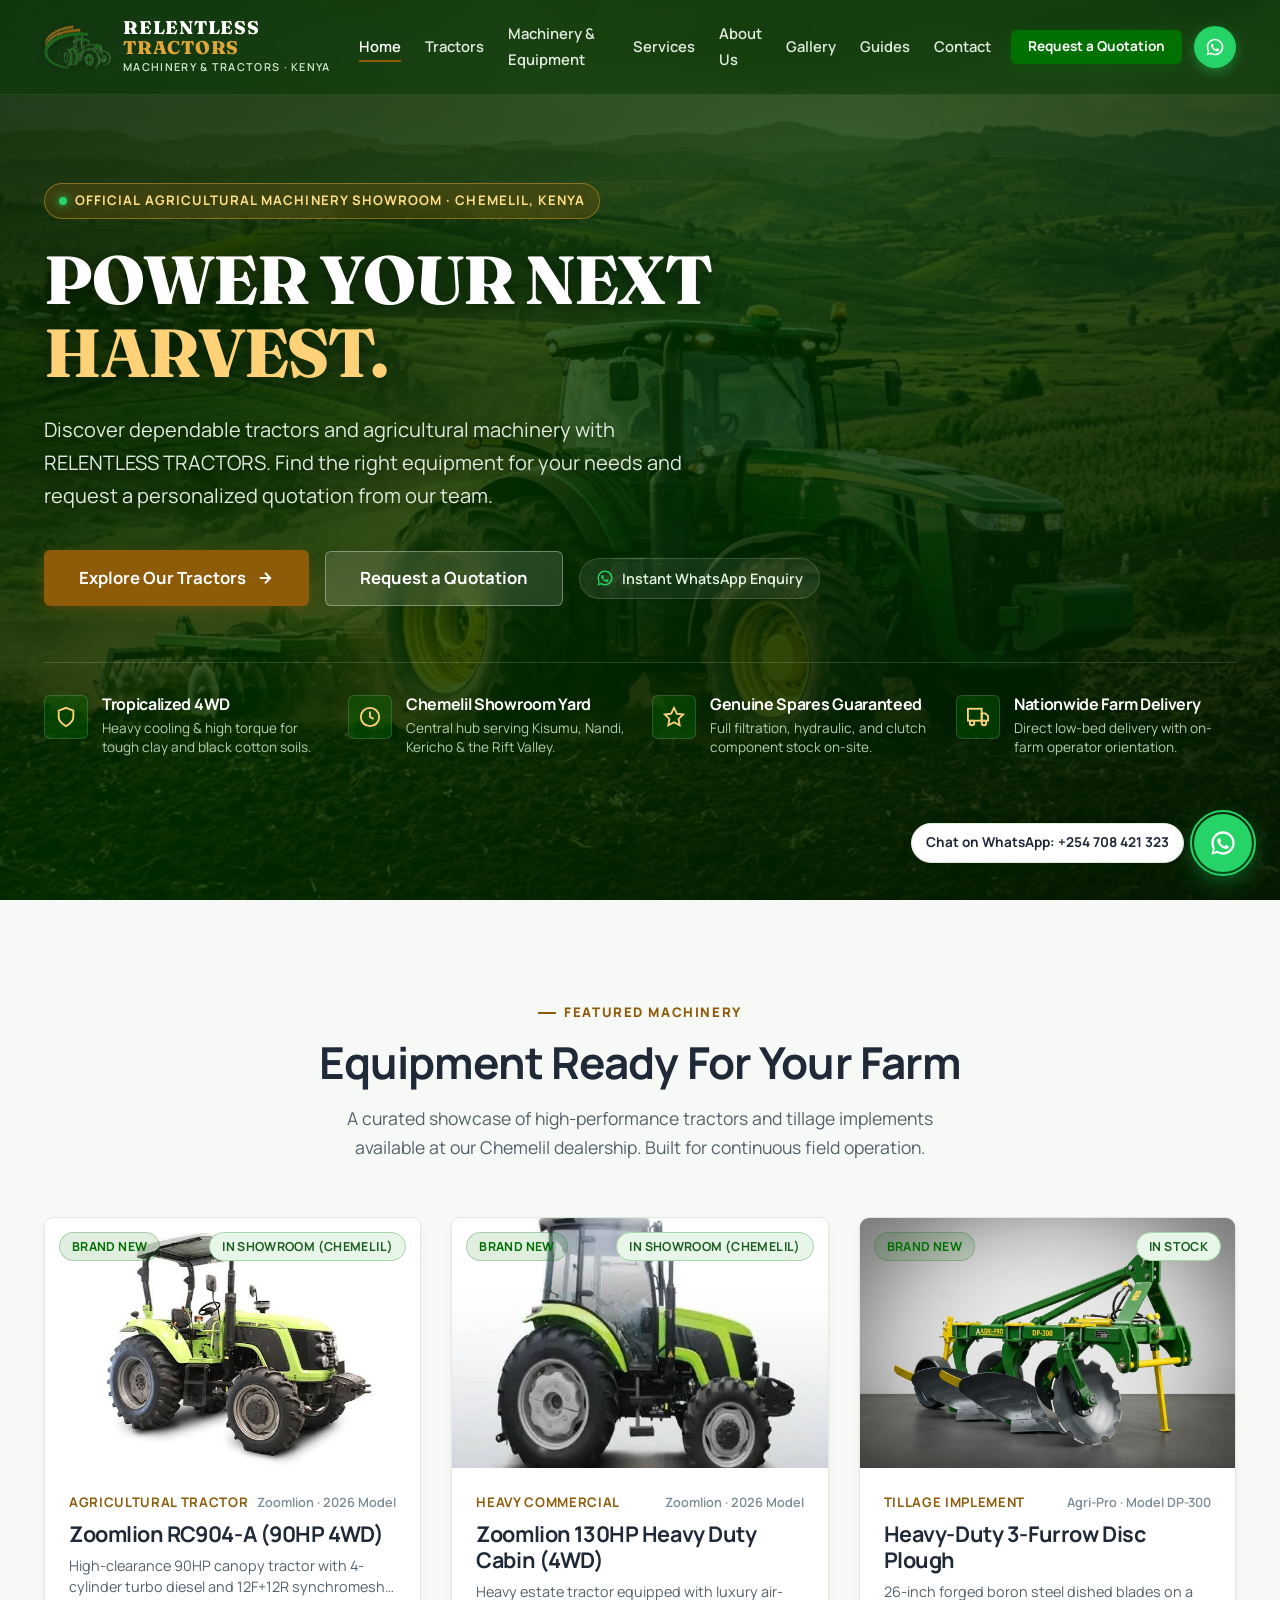
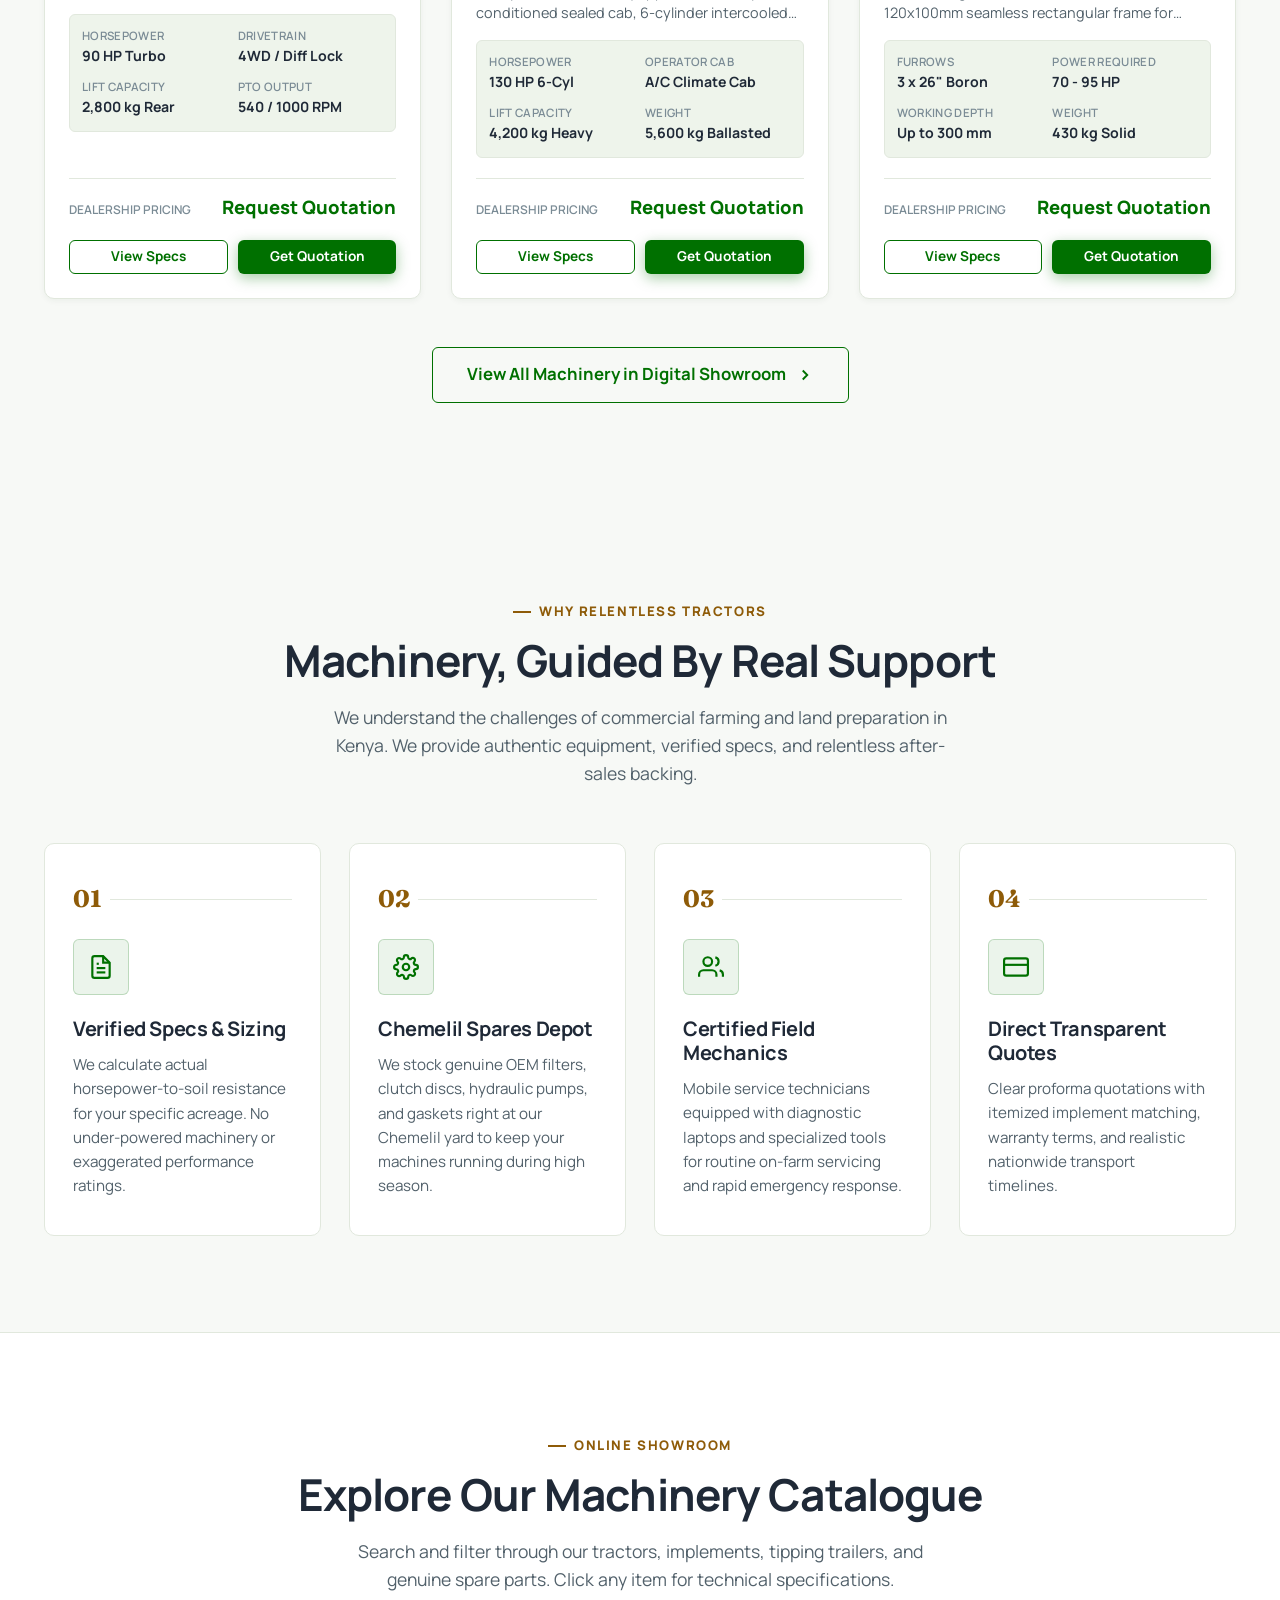
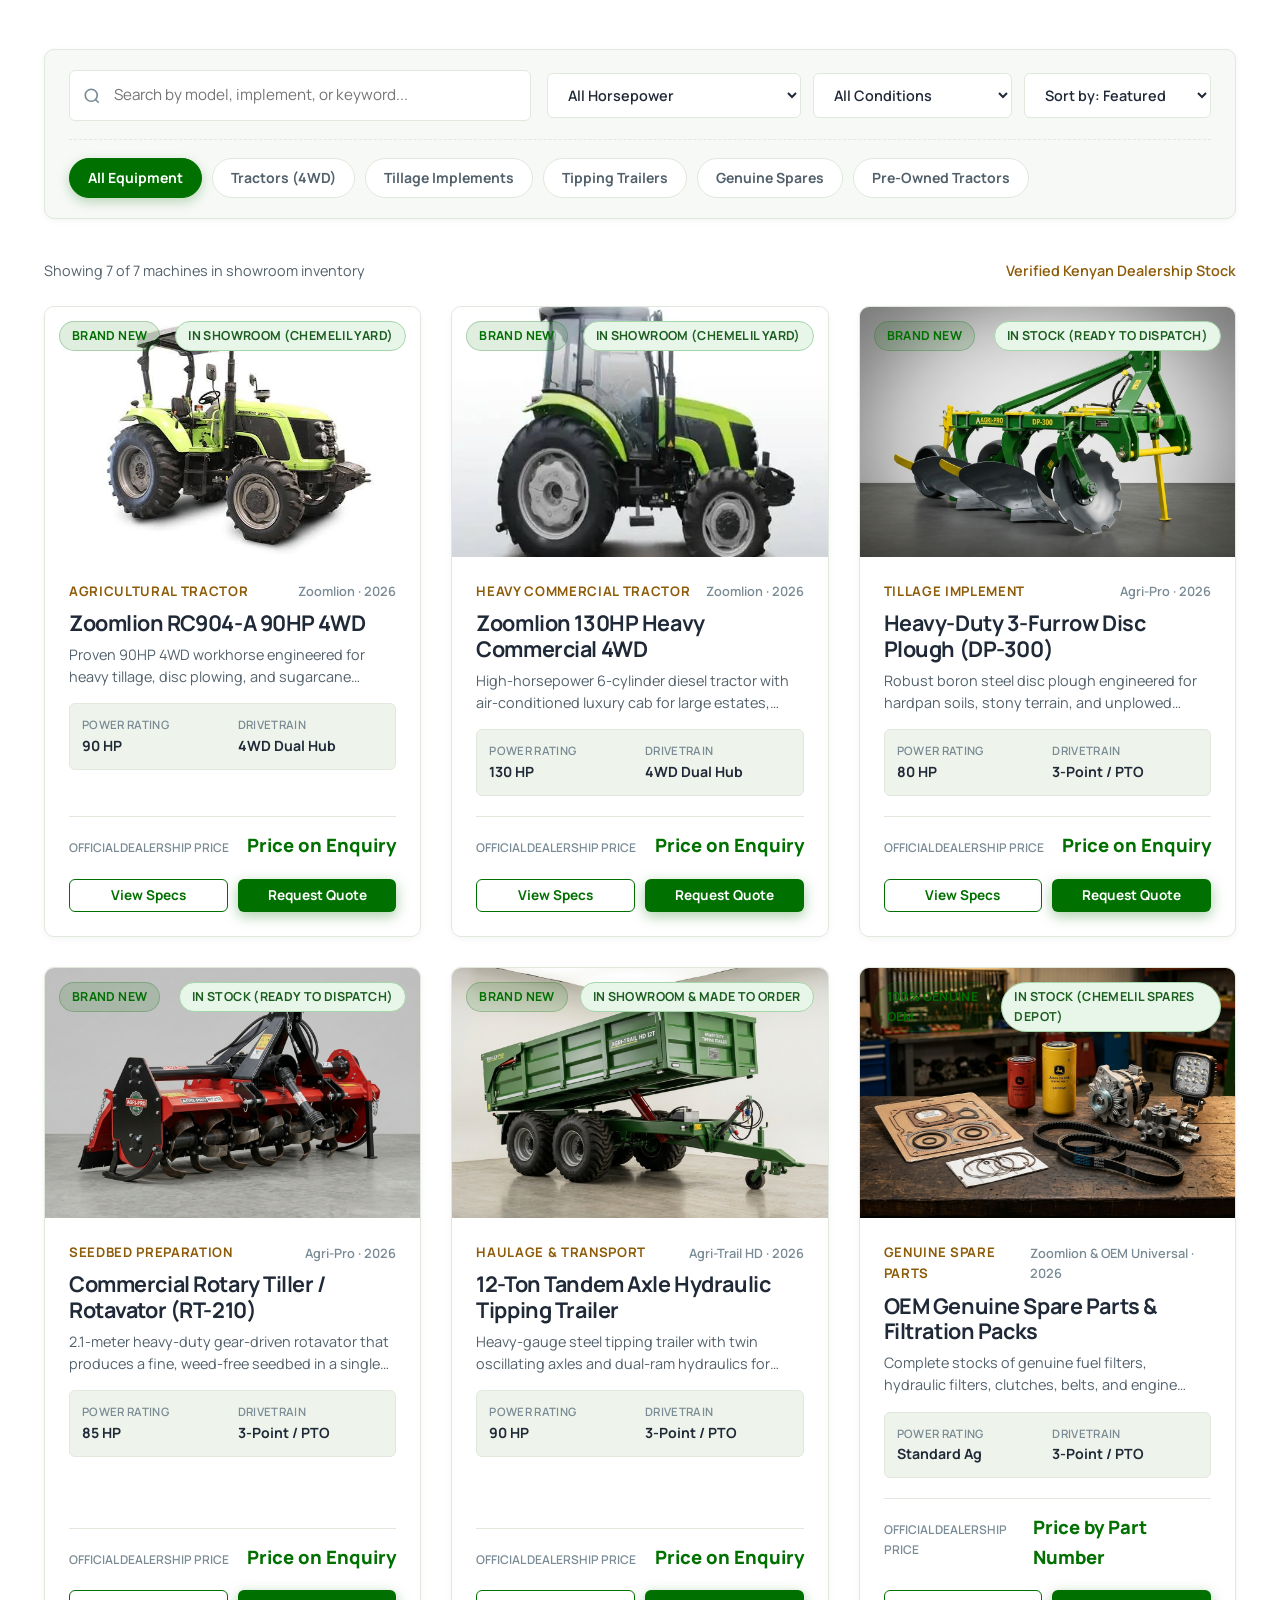
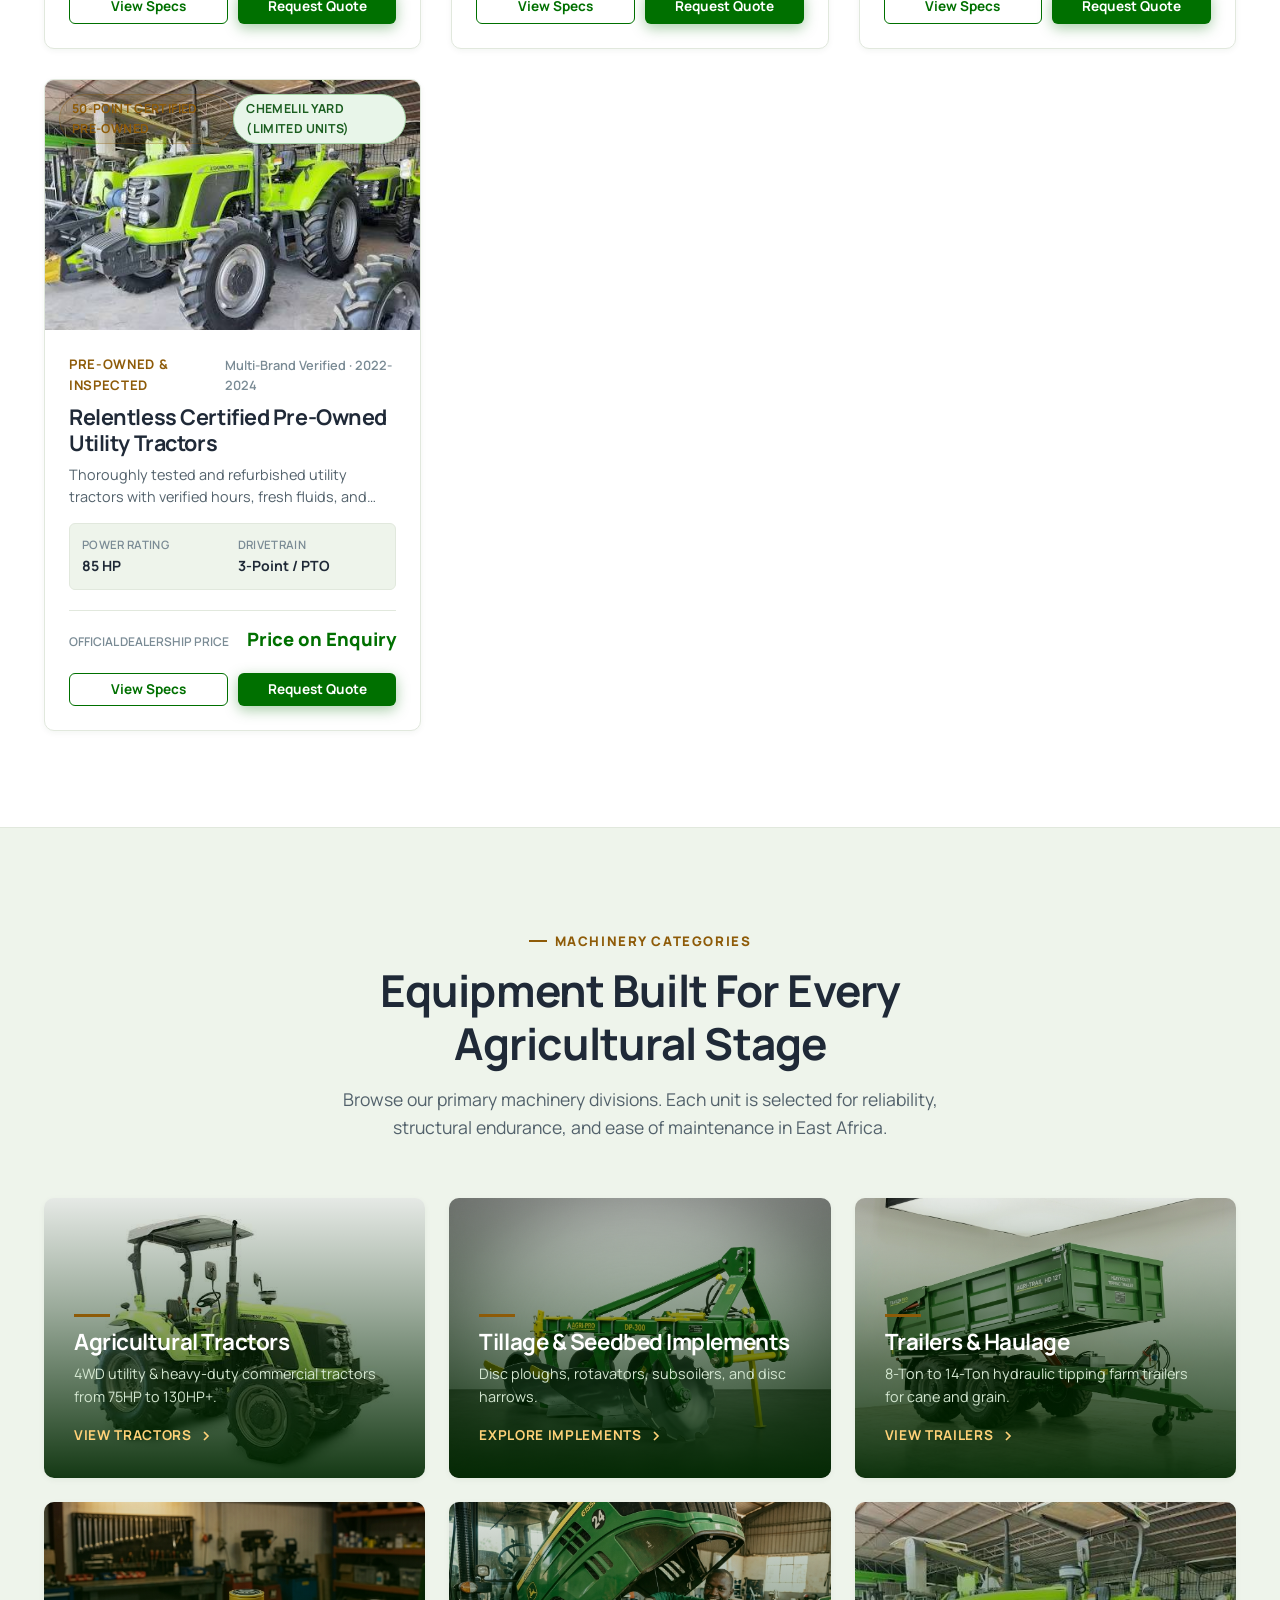
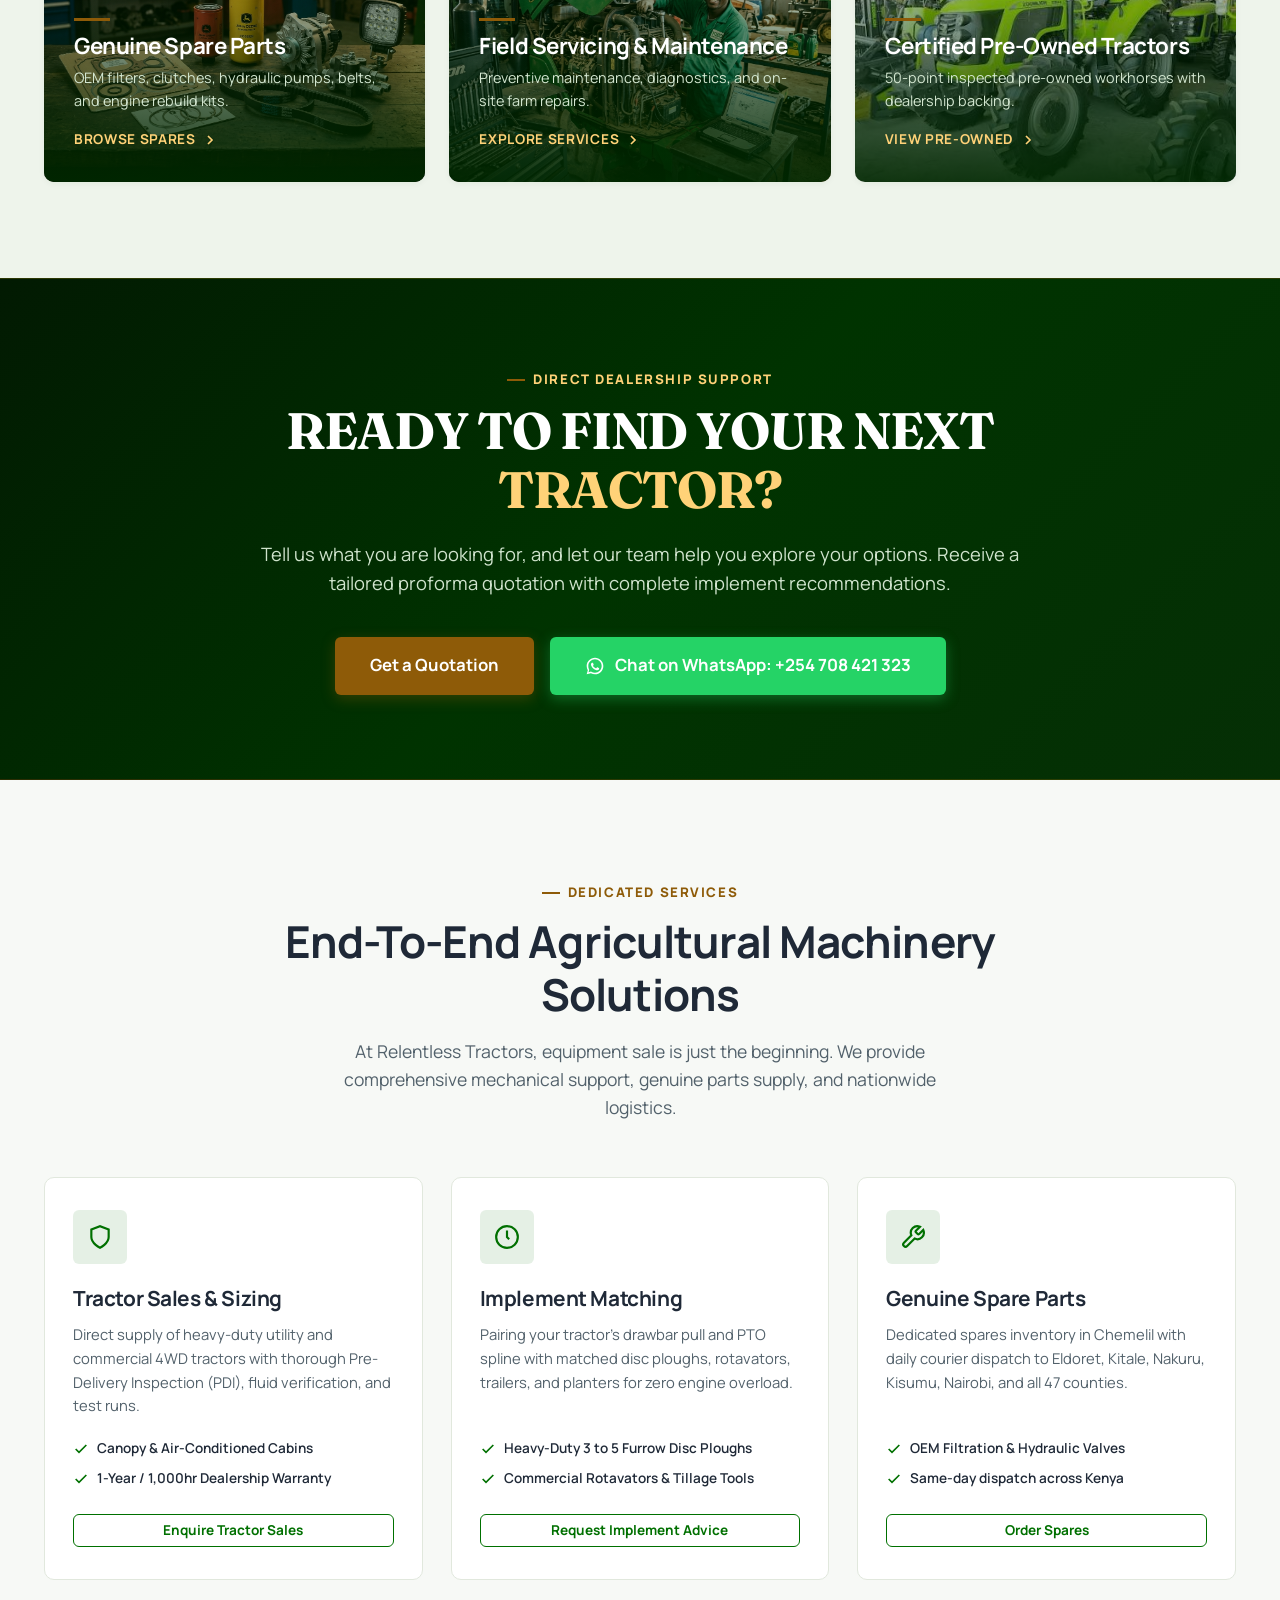
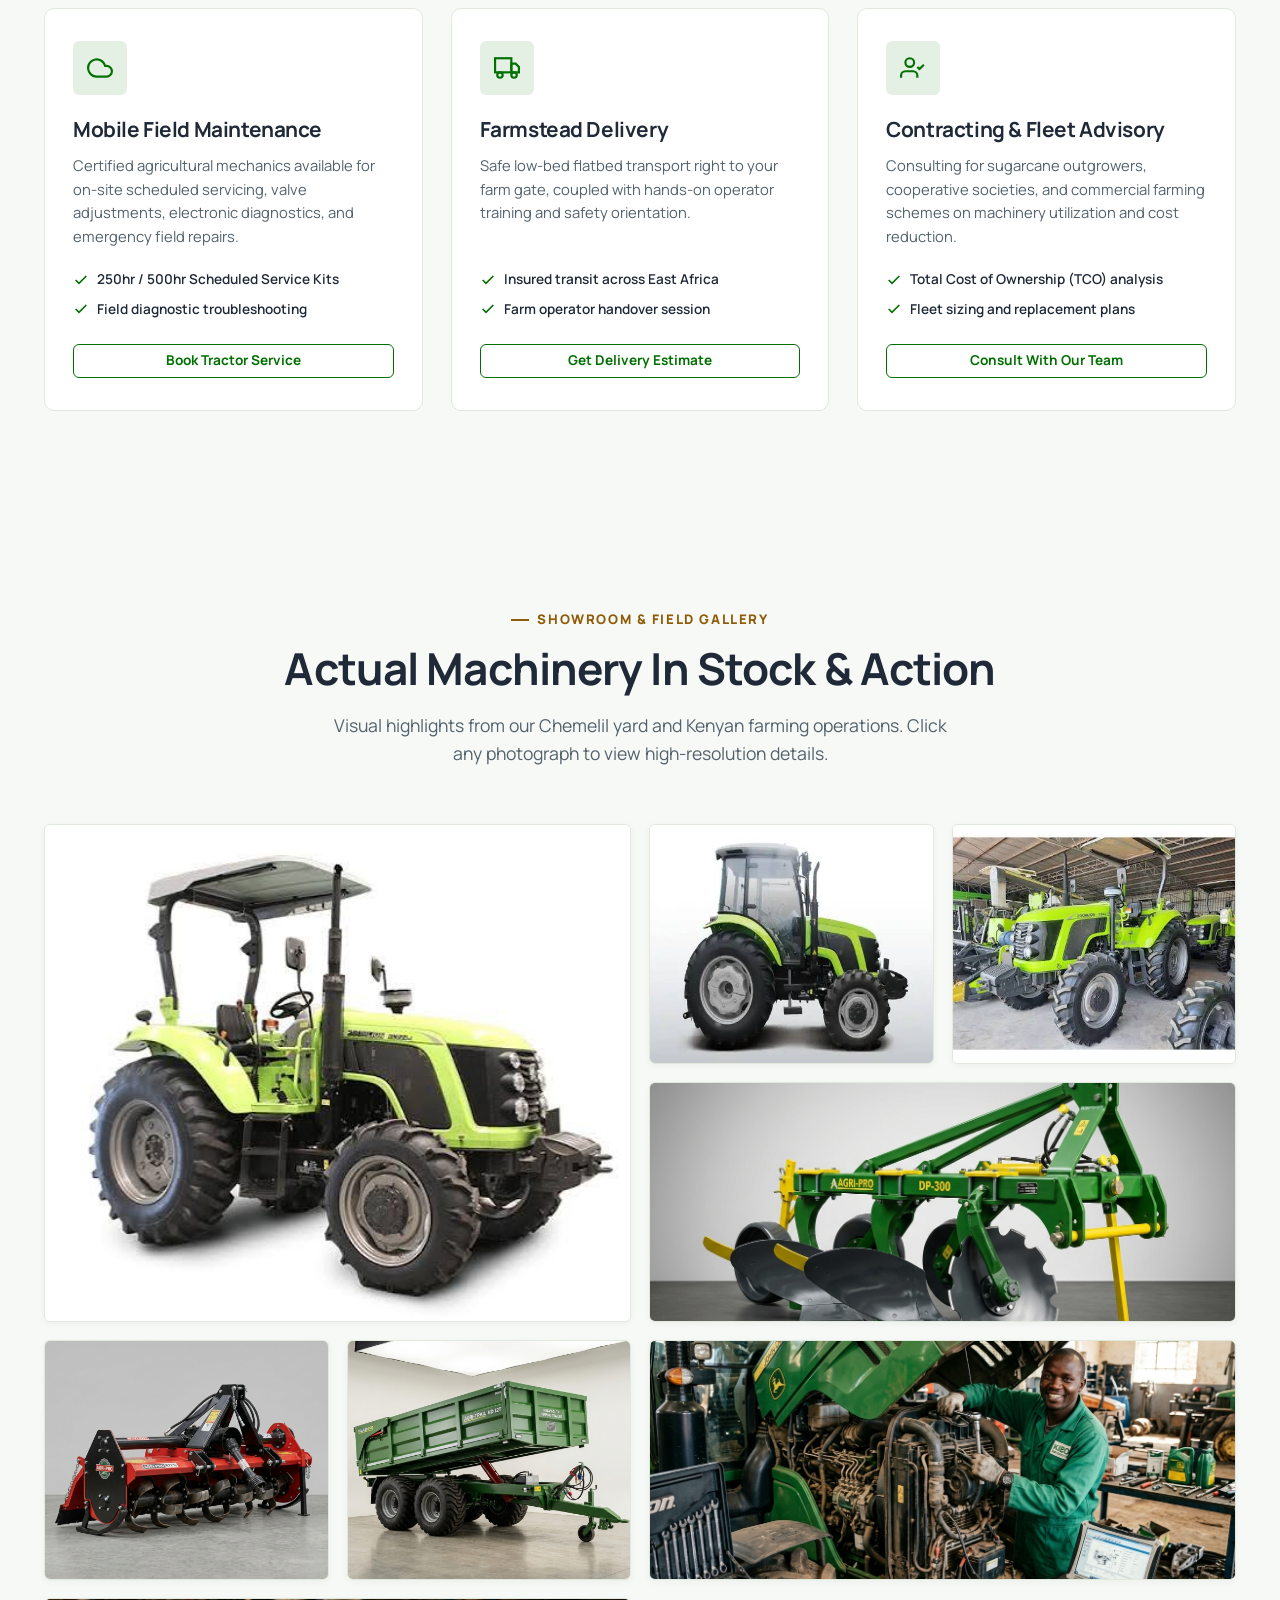
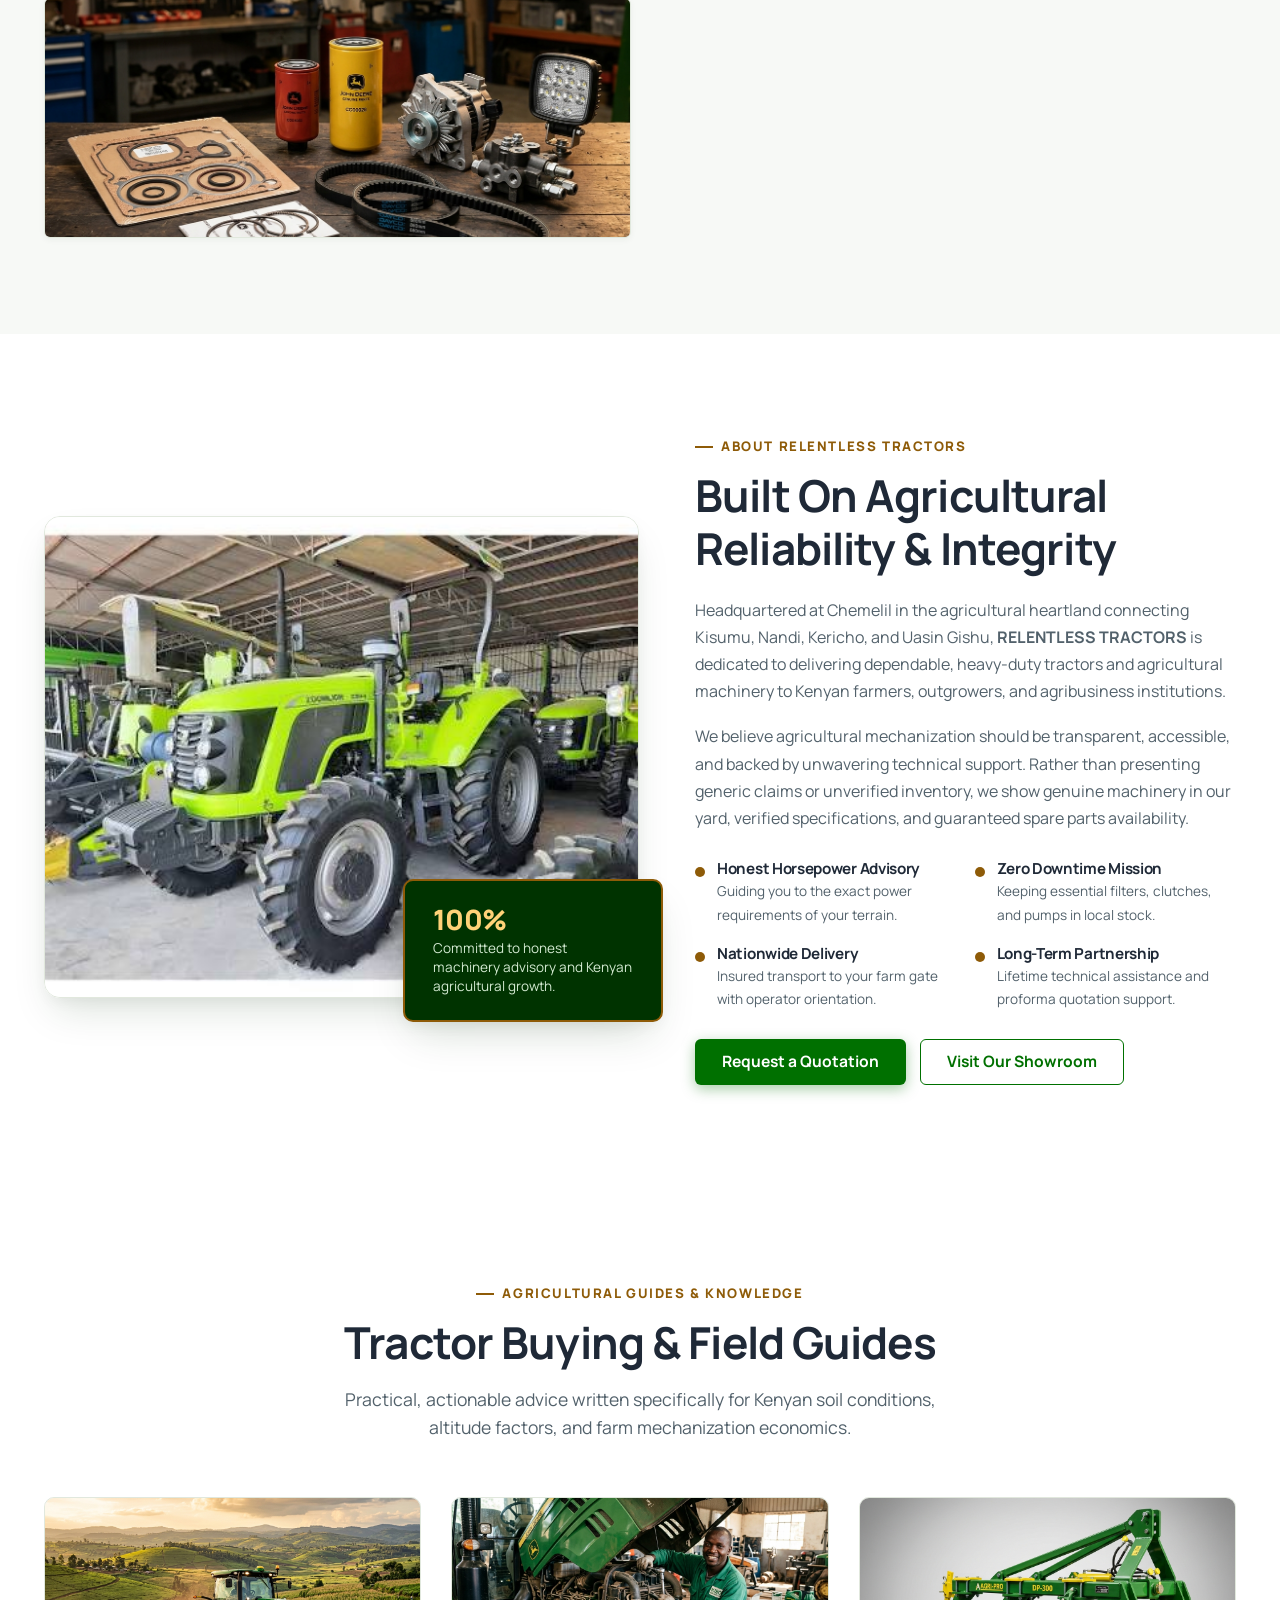
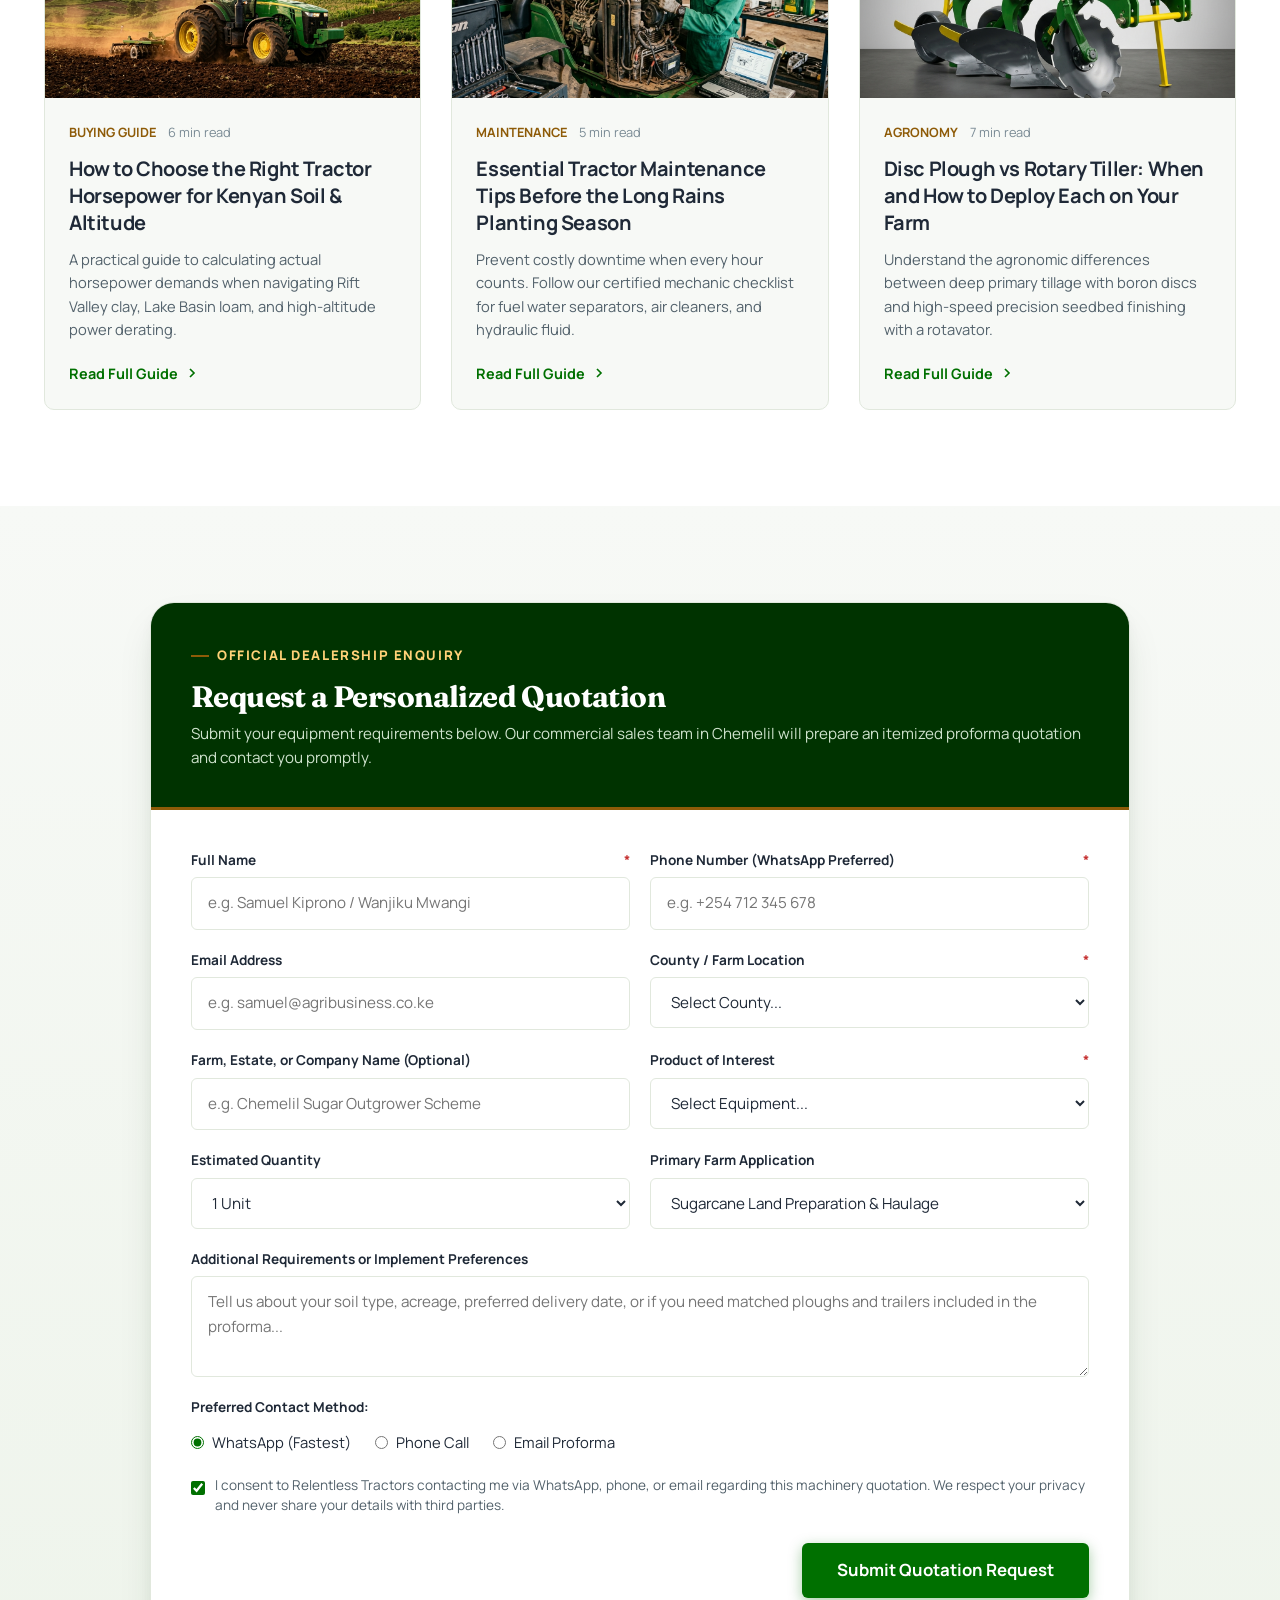
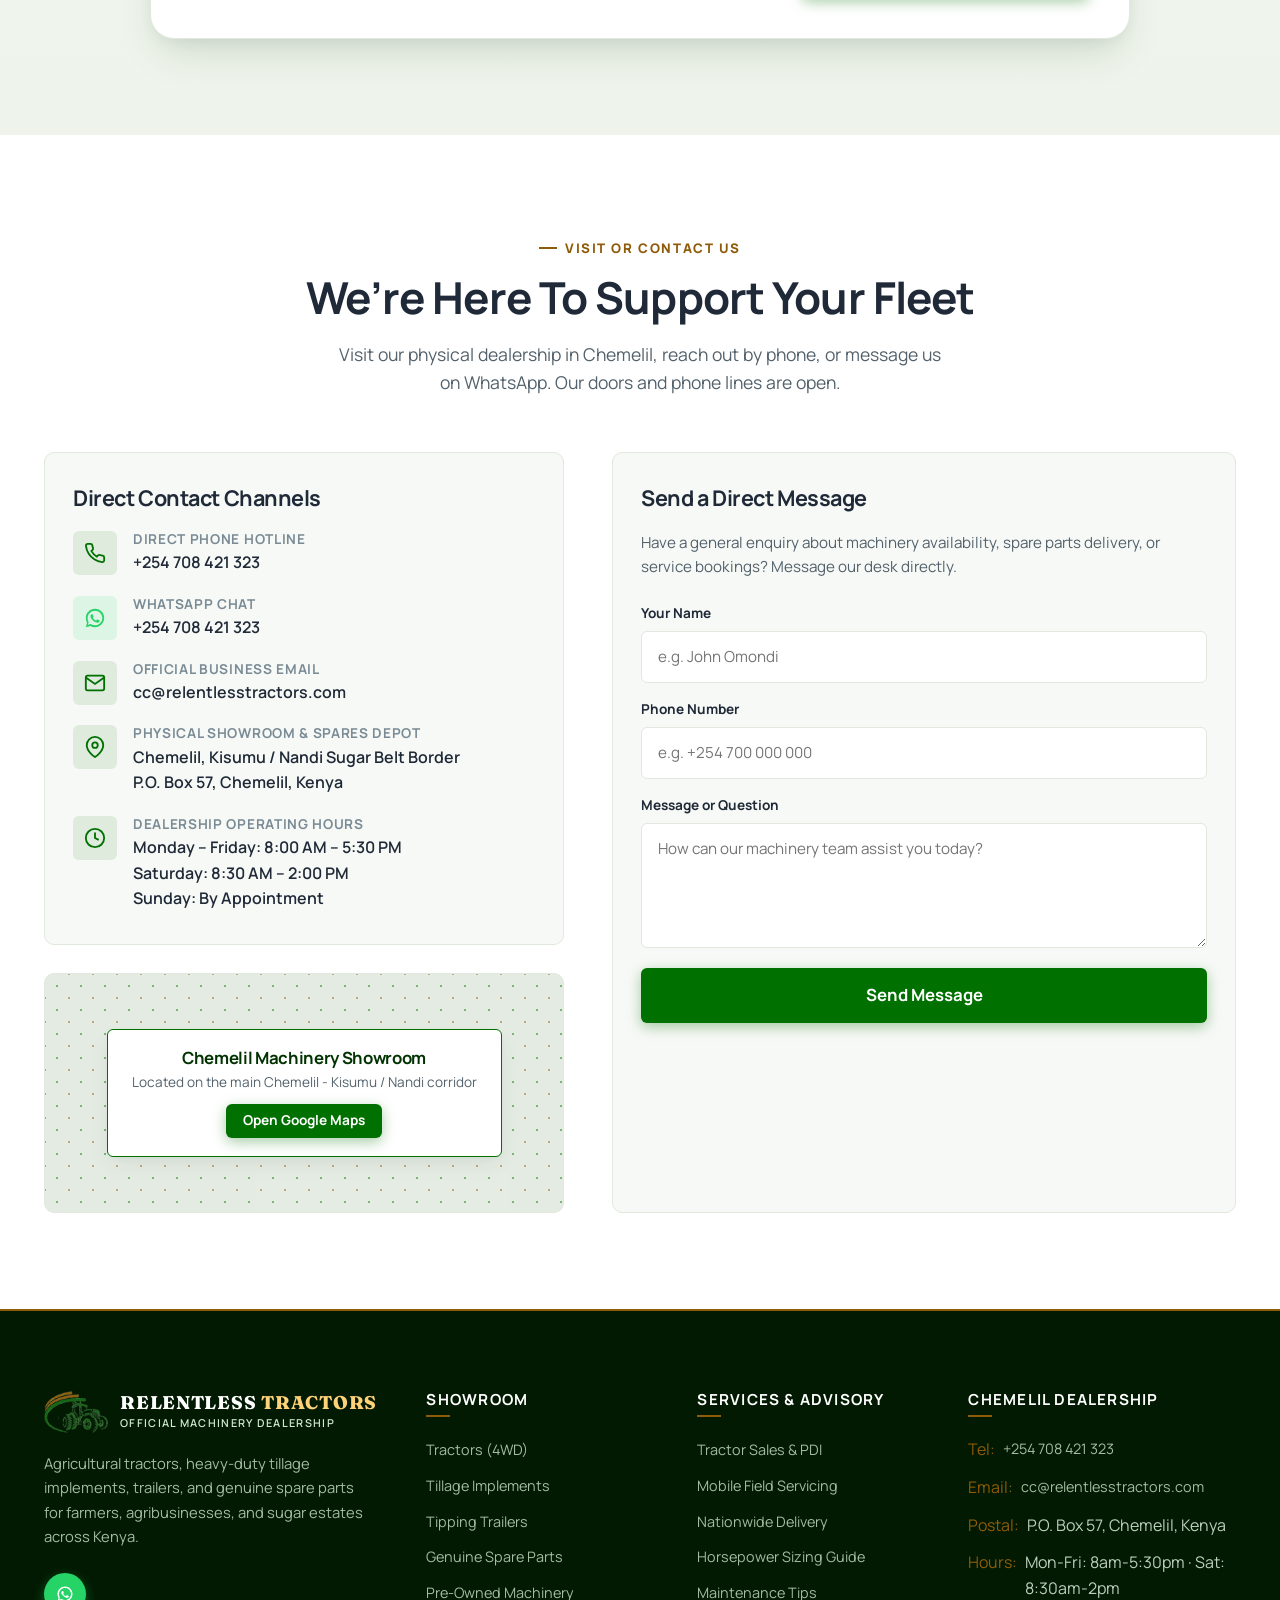
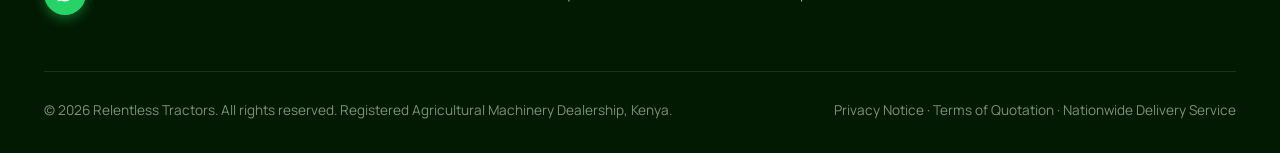
==== index.html @ a419d1c4 "initial commit" ====
<!DOCTYPE html>
<html lang="en">
<head>
  <meta charset="UTF-8">
  <meta name="viewport" content="width=device-width, initial-scale=1.0, viewport-fit=cover">
  
  <!-- SEO Primary Metadata -->
  <title>Relentless Tractors | Agricultural Tractors &amp; Machinery Dealership Kenya</title>
  <meta name="description" content="Official website of Relentless Tractors Kenya. Explore Zoomlion 4WD tractors, heavy-duty disc ploughs, rotavators, tipping trailers, and genuine spare parts in Chemelil. Request a personalized quotation today.">
  <meta name="keywords" content="Relentless Tractors, Zoomlion tractors Kenya, tractors for sale Kenya, agricultural machinery Kenya, Chemelil tractors, disc plough Kenya, tractor hire Kisumu, farm implements Eldoret">
  <meta name="author" content="Relentless Tractors">
  <link rel="canonical" href="https://relentlesstractors.com/">

  <!-- OpenGraph / Social Metadata -->
  <meta property="og:type" content="website">
  <meta property="og:url" content="https://relentlesstractors.com/">
  <meta property="og:title" content="Relentless Tractors | Power Your Next Harvest">
  <meta property="og:description" content="Discover dependable tractors, implements, and genuine spare parts engineered for Kenyan farms. Request an official quotation from our Chemelil showroom.">
  <meta property="og:image" content="assets/hero-tractor.jpg">
  <meta name="twitter:card" content="summary_large_image">
  <meta name="twitter:title" content="Relentless Tractors Kenya">
  <meta name="twitter:description" content="Agricultural machinery, 4WD tractors, implements, and genuine spares in Chemelil, Kenya.">
  <meta name="twitter:image" content="assets/hero-tractor.jpg">

  <!-- Favicon -->
  <link rel="icon" type="image/png" href="assets/logo_original.png">

  <!-- Google Fonts -->
  <link rel="preconnect" href="https://fonts.googleapis.com">
  <link rel="preconnect" href="https://fonts.gstatic.com" crossorigin>
  <link href="https://fonts.googleapis.com/css2?family=Fraunces:ital,opsz,wght@0,9..144,600;0,9..144,700;0,9..144,800;1,9..144,600&family=Manrope:wght@400;500;600;700;800&display=swap" rel="stylesheet">

  <!-- Main Stylesheet -->
  <link rel="stylesheet" href="assets/css/style.css">

  <!-- Structured Data JSON-LD for Local Business & Agricultural Machinery Dealer -->
  <script type="application/ld+json">
  {
    "@context": "https://schema.org",
    "@type": "AutoDealer",
    "name": "Relentless Tractors",
    "image": "assets/hero-tractor.jpg",
    "description": "Official agricultural machinery and tractor dealership serving farmers and agribusinesses across Kenya.",
    "telephone": "+254708421323",
    "email": "cc@relentlesstractors.com",
    "address": {
      "@type": "PostalAddress",
      "streetAddress": "Chemelil Sugar Belt Road",
      "addressLocality": "Chemelil",
      "addressRegion": "Western / Nandi Border",
      "postalCode": "P.O. Box 57",
      "addressCountry": "KE"
    },
    "geo": {
      "@type": "GeoCoordinates",
      "latitude": -0.0883,
      "longitude": 35.1386
    },
    "openingHoursSpecification": [
      {
        "@type": "OpeningHoursSpecification",
        "dayOfWeek": ["Monday", "Tuesday", "Wednesday", "Thursday", "Friday"],
        "opens": "08:00",
        "closes": "17:30"
      },
      {
        "@type": "OpeningHoursSpecification",
        "dayOfWeek": "Saturday",
        "opens": "08:30",
        "closes": "14:00"
      }
    ],
    "priceRange": "$$$$"
  }
  </script>
</head>
<body>

  <!-- ========================================================================
       SITE HEADER & NAVIGATION
       ======================================================================== -->
  <header class="site-header" id="siteHeader">
    <div class="container">
      <div class="header-inner">
        
        <!-- Brand Logo & Identity -->
        <a href="#home" class="brand" aria-label="Relentless Tractors Home">
          <img src="assets/logo_original.png" alt="Relentless Tractors emblem" class="brand-logo-img">
          <div class="brand-text-wrap">
            <span class="brand-name">RELENTLESS <span>TRACTORS</span></span>
            <span class="brand-tagline">Machinery &amp; Tractors · Kenya</span>
          </div>
        </a>

        <!-- Desktop Navigation Links -->
        <nav class="desktop-nav" aria-label="Main Navigation">
          <ul class="nav-links">
            <li><a href="#home" class="nav-link active">Home</a></li>
            <li><a href="#catalogue" class="nav-link">Tractors</a></li>
            <li><a href="#categories" class="nav-link">Machinery &amp; Equipment</a></li>
            <li><a href="#services" class="nav-link">Services</a></li>
            <li><a href="#about" class="nav-link">About Us</a></li>
            <li><a href="#gallery" class="nav-link">Gallery</a></li>
            <li><a href="#blog" class="nav-link">Guides</a></li>
            <li><a href="#contact" class="nav-link">Contact</a></li>
          </ul>
        </nav>

        <!-- Right Actions: Quotation & WhatsApp -->
        <div class="header-actions">
          <a href="#quote" class="btn btn-primary btn-sm">Request a Quotation</a>
          
          <a href="https://wa.me/254708421323?text=Hello%20Relentless%20Tractors%2C%20I%20would%20like%20to%20enquire%20about%20your%20tractors%20and%20machinery." target="_blank" rel="noopener noreferrer" class="wa-round-btn" title="Chat directly on WhatsApp" aria-label="Chat with our sales team on WhatsApp">
            <svg width="20" height="20" viewBox="0 0 24 24" fill="currentColor">
              <path d="M12 2C6.48 2 2 6.48 2 12c0 1.85.5 3.58 1.36 5.07L2 22l5.1-1.33A9.94 9.94 0 0012 22c5.52 0 10-4.48 10-10S17.52 2 12 2zm0 18c-1.6 0-3.1-.43-4.4-1.19l-.31-.18-3.03.79.81-2.95-.2-.31A7.95 7.95 0 014 12c0-4.41 3.59-8 8-8s8 3.59 8 8-3.59 8-8 8zm4.4-5.6c-.24-.12-1.43-.71-1.65-.79-.22-.08-.38-.12-.54.12s-.62.79-.76.95-.28.18-.52.06a6.6 6.6 0 01-1.93-1.19 7.2 7.2 0 01-1.33-1.65c-.14-.24 0-.36.11-.48.11-.11.24-.28.36-.42.12-.14.16-.24.24-.4.08-.16.04-.3-.02-.42-.06-.12-.54-1.3-.74-1.78-.19-.46-.39-.4-.54-.41h-.46c-.16 0-.42.06-.64.3s-.85.83-.85 2.02.87 2.35.99 2.51c.12.16 1.71 2.61 4.15 3.66.58.25 1.03.4 1.38.51.58.18 1.11.16 1.53.1.47-.07 1.43-.58 1.63-1.14.2-.56.2-1.04.14-1.14-.06-.1-.22-.16-.46-.28z"/>
            </svg>
          </a>

          <!-- Mobile Hamburger Toggle -->
          <button class="menu-btn" id="mobileMenuBtn" aria-label="Open mobile navigation">
            <svg width="26" height="26" viewBox="0 0 24 24" fill="none" stroke="currentColor" stroke-width="2.2" stroke-linecap="round">
              <line x1="3" y1="12" x2="21" y2="12"></line>
              <line x1="3" y1="6" x2="21" y2="6"></line>
              <line x1="3" y1="18" x2="21" y2="18"></line>
            </svg>
          </button>
        </div>

      </div>
    </div>
  </header>

  <!-- Mobile Navigation Drawer -->
  <div class="drawer-overlay" id="drawerOverlay"></div>
  <aside class="mobile-nav-drawer" id="mobileDrawer">
    <div class="mobile-drawer-header">
      <div class="brand">
        <img src="assets/logo_original.png" alt="Relentless Tractors" style="height: 36px;">
        <span class="brand-name" style="font-size: 1.05rem;">RELENTLESS</span>
      </div>
      <button class="drawer-close-btn" id="drawerCloseBtn" aria-label="Close mobile menu">
        <svg width="20" height="20" viewBox="0 0 24 24" fill="none" stroke="currentColor" stroke-width="2.5"><line x1="18" y1="6" x2="6" y2="18"></line><line x1="6" y1="6" x2="18" y2="18"></line></svg>
      </button>
    </div>

    <ul class="mobile-nav-links">
      <li><a href="#home">Home</a></li>
      <li><a href="#catalogue">Tractors &amp; Machinery</a></li>
      <li><a href="#categories">Equipment Categories</a></li>
      <li><a href="#services">Our Services</a></li>
      <li><a href="#why">Why Relentless</a></li>
      <li><a href="#about">About Us</a></li>
      <li><a href="#gallery">Machinery Gallery</a></li>
      <li><a href="#blog">Buying Guides</a></li>
      <li><a href="#contact">Contact &amp; Location</a></li>
    </ul>

    <div class="mobile-drawer-actions">
      <a href="#quote" class="btn btn-primary" onclick="document.getElementById('mobileDrawer').classList.remove('open'); document.getElementById('drawerOverlay').classList.remove('active');">
        Request a Quotation
      </a>
      <a href="https://wa.me/254708421323" class="btn btn-whatsapp" target="_blank" rel="noopener noreferrer">
        WhatsApp: +254 708 421 323
      </a>
      <a href="tel:+254708421323" class="btn btn-ghost-white">
        Call Chemelil Office
      </a>
    </div>
  </aside>

  <main id="mainContent">

    <!-- ========================================================================
         HERO SECTION (CINEMATIC)
         ======================================================================== -->
    <section class="hero-section" id="home">
      <div class="hero-bg-media">
        <img src="assets/hero-tractor.jpg" alt="Relentless tractor plowing Kenyan farmland during harvest" fetchpriority="high">
      </div>
      <div class="hero-overlay"></div>

      <div class="container">
        <div class="hero-content">
          
          <div class="hero-badge">
            <span class="hero-badge-dot"></span>
            Official Agricultural Machinery Showroom · Chemelil, Kenya
          </div>

          <h1 class="hero-headline">
            POWER YOUR NEXT <em>HARVEST.</em>
          </h1>

          <p class="hero-subtext">
            Discover dependable tractors and agricultural machinery with RELENTLESS TRACTORS. Find the right equipment for your needs and request a personalized quotation from our team.
          </p>

          <div class="hero-actions">
            <a href="#catalogue" class="btn btn-gold btn-lg">
              <span>Explore Our Tractors</span>
              <svg width="18" height="18" viewBox="0 0 24 24" fill="none" stroke="currentColor" stroke-width="2.5"><line x1="5" y1="12" x2="19" y2="12"></line><polyline points="12 5 19 12 12 19"></polyline></svg>
            </a>

            <a href="#quote" class="btn btn-ghost-white btn-lg">
              Request a Quotation
            </a>

            <a href="https://wa.me/254708421323?text=Hello%20Relentless%20Tractors%2C%20I%20am%20interested%20in%20requesting%20a%20tractor%20quotation." class="hero-whatsapp-inline" target="_blank" rel="noopener noreferrer">
              <svg width="18" height="18" viewBox="0 0 24 24" fill="#25D366"><path d="M12 2C6.48 2 2 6.48 2 12c0 1.85.5 3.58 1.36 5.07L2 22l5.1-1.33A9.94 9.94 0 0012 22c5.52 0 10-4.48 10-10S17.52 2 12 2zm0 18c-1.6 0-3.1-.43-4.4-1.19l-.31-.18-3.03.79.81-2.95-.2-.31A7.95 7.95 0 014 12c0-4.41 3.59-8 8-8s8 3.59 8 8-3.59 8-8 8zm4.4-5.6c-.24-.12-1.43-.71-1.65-.79-.22-.08-.38-.12-.54.12s-.62.79-.76.95-.28.18-.52.06a6.6 6.6 0 01-1.93-1.19 7.2 7.2 0 01-1.33-1.65c-.14-.24 0-.36.11-.48.11-.11.24-.28.36-.42.12-.14.16-.24.24-.4.08-.16.04-.3-.02-.42-.06-.12-.54-1.3-.74-1.78-.19-.46-.39-.4-.54-.41h-.46c-.16 0-.42.06-.64.3s-.85.83-.85 2.02.87 2.35.99 2.51c.12.16 1.71 2.61 4.15 3.66.58.25 1.03.4 1.38.51.58.18 1.11.16 1.53.1.47-.07 1.43-.58 1.63-1.14.2-.56.2-1.04.14-1.14-.06-.1-.22-.16-.46-.28z"/></svg>
              <span>Instant WhatsApp Enquiry</span>
            </a>
          </div>

        </div>

        <!-- Hero Trust Strip -->
        <div class="hero-trust-bar">
          <div class="trust-item">
            <div class="trust-icon">
              <svg width="22" height="22" viewBox="0 0 24 24" fill="none" stroke="currentColor" stroke-width="2"><path d="M12 22s8-4 8-10V5l-8-3-8 3v7c0 6 8 10 8 10z"></path></svg>
            </div>
            <div class="trust-info">
              <h4>Tropicalized 4WD</h4>
              <p>Heavy cooling &amp; high torque for tough clay and black cotton soils.</p>
            </div>
          </div>

          <div class="trust-item">
            <div class="trust-icon">
              <svg width="22" height="22" viewBox="0 0 24 24" fill="none" stroke="currentColor" stroke-width="2"><circle cx="12" cy="12" r="10"></circle><polyline points="12 6 12 12 16 14"></polyline></svg>
            </div>
            <div class="trust-info">
              <h4>Chemelil Showroom Yard</h4>
              <p>Central hub serving Kisumu, Nandi, Kericho &amp; the Rift Valley.</p>
            </div>
          </div>

          <div class="trust-item">
            <div class="trust-icon">
              <svg width="22" height="22" viewBox="0 0 24 24" fill="none" stroke="currentColor" stroke-width="2"><polygon points="12 2 15.09 8.26 22 9.27 17 14.14 18.18 21.02 12 17.77 5.82 21.02 7 14.14 2 9.27 8.91 8.26 12 2"></polygon></svg>
            </div>
            <div class="trust-info">
              <h4>Genuine Spares Guaranteed</h4>
              <p>Full filtration, hydraulic, and clutch component stock on-site.</p>
            </div>
          </div>

          <div class="trust-item">
            <div class="trust-icon">
              <svg width="22" height="22" viewBox="0 0 24 24" fill="none" stroke="currentColor" stroke-width="2"><rect x="1" y="3" width="15" height="13"></rect><polygon points="16 8 20 8 23 11 23 16 16 16 16 8"></polygon><circle cx="5.5" cy="18.5" r="2.5"></circle><circle cx="18.5" cy="18.5" r="2.5"></circle></svg>
            </div>
            <div class="trust-info">
              <h4>Nationwide Farm Delivery</h4>
              <p>Direct low-bed delivery with on-farm operator orientation.</p>
            </div>
          </div>
        </div>

      </div>
    </section>

    <!-- ========================================================================
         FEATURED MACHINERY SHOWCASE
         ======================================================================== -->
    <section class="section featured-section" id="featured">
      <div class="container">
        
        <div class="section-head">
          <span class="kicker">FEATURED MACHINERY</span>
          <h2 class="section-title">Equipment Ready For Your Farm</h2>
          <p class="section-desc">
            A curated showcase of high-performance tractors and tillage implements available at our Chemelil dealership. Built for continuous field operation.
          </p>
        </div>

        <div class="products-grid">

          <!-- Card 1: Zoomlion RC904-A -->
          <article class="machinery-card">
            <div class="card-image-box" onclick="openProductModal('zoomlion-rc904a')">
              <img src="assets/tractor-zoomlion-rc904a.jpg" alt="Zoomlion RC904-A 90HP 4WD Tractor" loading="lazy">
              <div class="card-badge-layer">
                <span class="badge badge-green">Brand New</span>
                <span class="badge badge-stock">In Showroom (Chemelil)</span>
              </div>
            </div>
            <div class="card-body">
              <div class="card-meta-row">
                <span class="card-category">Agricultural Tractor</span>
                <span class="card-model-year">Zoomlion · 2026 Model</span>
              </div>
              <h3 class="card-title" onclick="openProductModal('zoomlion-rc904a')" style="cursor:pointer;">
                Zoomlion RC904-A (90HP 4WD)
              </h3>
              <p class="card-desc-brief">
                High-clearance 90HP canopy tractor with 4-cylinder turbo diesel and 12F+12R synchromesh transmission.
              </p>
              
              <div class="specs-pills-grid">
                <div class="spec-pill">
                  <span class="spec-pill-label">Horsepower</span>
                  <span class="spec-pill-val">90 HP Turbo</span>
                </div>
                <div class="spec-pill">
                  <span class="spec-pill-label">Drivetrain</span>
                  <span class="spec-pill-val">4WD / Diff Lock</span>
                </div>
                <div class="spec-pill">
                  <span class="spec-pill-label">Lift Capacity</span>
                  <span class="spec-pill-val">2,800 kg Rear</span>
                </div>
                <div class="spec-pill">
                  <span class="spec-pill-label">PTO Output</span>
                  <span class="spec-pill-val">540 / 1000 RPM</span>
                </div>
              </div>

              <div class="card-price-row">
                <span class="price-label">Dealership Pricing</span>
                <span class="price-val">Request Quotation</span>
              </div>

              <div class="card-actions-row">
                <button class="btn btn-secondary btn-sm" onclick="openProductModal('zoomlion-rc904a')">
                  View Specs
                </button>
                <button class="btn btn-primary btn-sm" onclick="openQuotationModal('Zoomlion RC904-A 90HP 4WD')">
                  Get Quotation
                </button>
              </div>
            </div>
          </article>

          <!-- Card 2: Zoomlion 130HP Cabin -->
          <article class="machinery-card">
            <div class="card-image-box" onclick="openProductModal('zoomlion-130hp')">
              <img src="assets/tractor-zoomlion-130hp.jpg" alt="Zoomlion 130HP Heavy Commercial Cabin Tractor" loading="lazy">
              <div class="card-badge-layer">
                <span class="badge badge-green">Brand New</span>
                <span class="badge badge-stock">In Showroom (Chemelil)</span>
              </div>
            </div>
            <div class="card-body">
              <div class="card-meta-row">
                <span class="card-category">Heavy Commercial</span>
                <span class="card-model-year">Zoomlion · 2026 Model</span>
              </div>
              <h3 class="card-title" onclick="openProductModal('zoomlion-130hp')" style="cursor:pointer;">
                Zoomlion 130HP Heavy Duty Cabin (4WD)
              </h3>
              <p class="card-desc-brief">
                Heavy estate tractor equipped with luxury air-conditioned sealed cab, 6-cylinder intercooled turbo engine, and 16F+8R gearbox.
              </p>
              
              <div class="specs-pills-grid">
                <div class="spec-pill">
                  <span class="spec-pill-label">Horsepower</span>
                  <span class="spec-pill-val">130 HP 6-Cyl</span>
                </div>
                <div class="spec-pill">
                  <span class="spec-pill-label">Operator Cab</span>
                  <span class="spec-pill-val">A/C Climate Cab</span>
                </div>
                <div class="spec-pill">
                  <span class="spec-pill-label">Lift Capacity</span>
                  <span class="spec-pill-val">4,200 kg Heavy</span>
                </div>
                <div class="spec-pill">
                  <span class="spec-pill-label">Weight</span>
                  <span class="spec-pill-val">5,600 kg Ballasted</span>
                </div>
              </div>

              <div class="card-price-row">
                <span class="price-label">Dealership Pricing</span>
                <span class="price-val">Request Quotation</span>
              </div>

              <div class="card-actions-row">
                <button class="btn btn-secondary btn-sm" onclick="openProductModal('zoomlion-130hp')">
                  View Specs
                </button>
                <button class="btn btn-primary btn-sm" onclick="openQuotationModal('Zoomlion 130HP Heavy Duty Cabin')">
                  Get Quotation
                </button>
              </div>
            </div>
          </article>

          <!-- Card 3: 3-Furrow Disc Plough -->
          <article class="machinery-card">
            <div class="card-image-box" onclick="openProductModal('disc-plough-3furrow')">
              <img src="assets/implement-disc-plough.jpg" alt="Heavy-Duty 3-Furrow Disc Plough DP-300" loading="lazy">
              <div class="card-badge-layer">
                <span class="badge badge-green">Brand New</span>
                <span class="badge badge-stock">In Stock</span>
              </div>
            </div>
            <div class="card-body">
              <div class="card-meta-row">
                <span class="card-category">Tillage Implement</span>
                <span class="card-model-year">Agri-Pro · Model DP-300</span>
              </div>
              <h3 class="card-title" onclick="openProductModal('disc-plough-3furrow')" style="cursor:pointer;">
                Heavy-Duty 3-Furrow Disc Plough
              </h3>
              <p class="card-desc-brief">
                26-inch forged boron steel dished blades on a 120x100mm seamless rectangular frame for hardpan breaking.
              </p>
              
              <div class="specs-pills-grid">
                <div class="spec-pill">
                  <span class="spec-pill-label">Furrows</span>
                  <span class="spec-pill-val">3 x 26" Boron</span>
                </div>
                <div class="spec-pill">
                  <span class="spec-pill-label">Power Required</span>
                  <span class="spec-pill-val">70 - 95 HP</span>
                </div>
                <div class="spec-pill">
                  <span class="spec-pill-label">Working Depth</span>
                  <span class="spec-pill-val">Up to 300 mm</span>
                </div>
                <div class="spec-pill">
                  <span class="spec-pill-label">Weight</span>
                  <span class="spec-pill-val">430 kg Solid</span>
                </div>
              </div>

              <div class="card-price-row">
                <span class="price-label">Dealership Pricing</span>
                <span class="price-val">Request Quotation</span>
              </div>

              <div class="card-actions-row">
                <button class="btn btn-secondary btn-sm" onclick="openProductModal('disc-plough-3furrow')">
                  View Specs
                </button>
                <button class="btn btn-primary btn-sm" onclick="openQuotationModal('Heavy-Duty 3-Furrow Disc Plough DP-300')">
                  Get Quotation
                </button>
              </div>
            </div>
          </article>

        </div>

        <div style="text-align: center; margin-top: 48px;">
          <a href="#catalogue" class="btn btn-secondary btn-lg">
            <span>View All Machinery in Digital Showroom</span>
            <svg width="18" height="18" viewBox="0 0 24 24" fill="none" stroke="currentColor" stroke-width="2.5"><polyline points="9 18 15 12 9 6"></polyline></svg>
          </a>
        </div>

      </div>
    </section>

    <!-- ========================================================================
         WHY RELENTLESS TRACTORS SECTION
         ======================================================================== -->
    <section class="section why-section" id="why">
      <div class="container">
        
        <div class="section-head">
          <span class="kicker">WHY RELENTLESS TRACTORS</span>
          <h2 class="section-title">Machinery, Guided By Real Support</h2>
          <p class="section-desc">
            We understand the challenges of commercial farming and land preparation in Kenya. We provide authentic equipment, verified specs, and relentless after-sales backing.
          </p>
        </div>

        <div class="features-grid-4">
          
          <div class="feature-box">
            <div class="feature-number">01</div>
            <div class="feature-icon-box">
              <svg width="26" height="26" viewBox="0 0 24 24" fill="none" stroke="currentColor" stroke-width="2"><path d="M14 2H6a2 2 0 0 0-2 2v16a2 2 0 0 0 2 2h12a2 2 0 0 0 2-2V8z"></path><polyline points="14 2 14 8 20 8"></polyline><line x1="16" y1="13" x2="8" y2="13"></line><line x1="16" y1="17" x2="8" y2="17"></line><polyline points="10 9 9 9 8 9"></polyline></svg>
            </div>
            <h3>Verified Specs &amp; Sizing</h3>
            <p>
              We calculate actual horsepower-to-soil resistance for your specific acreage. No under-powered machinery or exaggerated performance ratings.
            </p>
          </div>

          <div class="feature-box">
            <div class="feature-number">02</div>
            <div class="feature-icon-box">
              <svg width="26" height="26" viewBox="0 0 24 24" fill="none" stroke="currentColor" stroke-width="2"><circle cx="12" cy="12" r="3"></circle><path d="M19.4 15a1.65 1.65 0 0 0 .33 1.82l.06.06a2 2 0 0 1 0 2.83 2 2 0 0 1-2.83 0l-.06-.06a1.65 1.65 0 0 0-1.82-.33 1.65 1.65 0 0 0-1 1.51V21a2 2 0 0 1-2 2 2 2 0 0 1-2-2v-.09A1.65 1.65 0 0 0 9 19.4a1.65 1.65 0 0 0-1.82.33l-.06.06a2 2 0 0 1-2.83 0 2 2 0 0 1 0-2.83l.06-.06a1.65 1.65 0 0 0 .33-1.82 1.65 1.65 0 0 0-1.51-1H3a2 2 0 0 1-2-2 2 2 0 0 1 2-2h.09A1.65 1.65 0 0 0 4.6 9a1.65 1.65 0 0 0-.33-1.82l-.06-.06a2 2 0 0 1 0-2.83 2 2 0 0 1 2.83 0l.06.06a1.65 1.65 0 0 0 1.82.33H9a1.65 1.65 0 0 0 1-1.51V3a2 2 0 0 1 2-2 2 2 0 0 1 2 2v.09a1.65 1.65 0 0 0 1 1.51 1.65 1.65 0 0 0 1.82-.33l.06-.06a2 2 0 0 1 2.83 0 2 2 0 0 1 0 2.83l-.06.06a1.65 1.65 0 0 0-.33 1.82V9a1.65 1.65 0 0 0 1.51 1H21a2 2 0 0 1 2 2 2 2 0 0 1-2 2h-.09a1.65 1.65 0 0 0-1.51 1z"></path></svg>
            </div>
            <h3>Chemelil Spares Depot</h3>
            <p>
              We stock genuine OEM filters, clutch discs, hydraulic pumps, and gaskets right at our Chemelil yard to keep your machines running during high season.
            </p>
          </div>

          <div class="feature-box">
            <div class="feature-number">03</div>
            <div class="feature-icon-box">
              <svg width="26" height="26" viewBox="0 0 24 24" fill="none" stroke="currentColor" stroke-width="2"><path d="M17 21v-2a4 4 0 0 0-4-4H5a4 4 0 0 0-4 4v2"></path><circle cx="9" cy="7" r="4"></circle><path d="M23 21v-2a4 4 0 0 0-3-3.87"></path><path d="M16 3.13a4 4 0 0 1 0 7.75"></path></svg>
            </div>
            <h3>Certified Field Mechanics</h3>
            <p>
              Mobile service technicians equipped with diagnostic laptops and specialized tools for routine on-farm servicing and rapid emergency response.
            </p>
          </div>

          <div class="feature-box">
            <div class="feature-number">04</div>
            <div class="feature-icon-box">
              <svg width="26" height="26" viewBox="0 0 24 24" fill="none" stroke="currentColor" stroke-width="2"><rect x="1" y="4" width="22" height="16" rx="2" ry="2"></rect><line x1="1" y1="10" x2="23" y2="10"></line></svg>
            </div>
            <h3>Direct Transparent Quotes</h3>
            <p>
              Clear proforma quotations with itemized implement matching, warranty terms, and realistic nationwide transport timelines.
            </p>
          </div>

        </div>

      </div>
    </section>

    <!-- ========================================================================
         DIGITAL SHOWROOM & COMPLETE CATALOGUE
         ======================================================================== -->
    <section class="section catalogue-section" id="catalogue">
      <div class="container">
        
        <div class="section-head">
          <span class="kicker">ONLINE SHOWROOM</span>
          <h2 class="section-title">Explore Our Machinery Catalogue</h2>
          <p class="section-desc">
            Search and filter through our tractors, implements, tipping trailers, and genuine spare parts. Click any item for technical specifications.
          </p>
        </div>

        <!-- Controls Bar -->
        <div class="catalogue-controls-bar">
          <div class="search-and-filters">
            
            <!-- Live Search -->
            <div class="search-box-wrap">
              <svg width="18" height="18" viewBox="0 0 24 24" fill="none" stroke="currentColor" stroke-width="2.2"><circle cx="11" cy="11" r="8"></circle><line x1="21" y1="21" x2="16.65" y2="16.65"></line></svg>
              <input type="text" id="catalogueSearchInput" placeholder="Search by model, implement, or keyword..." aria-label="Search machinery catalogue">
            </div>

            <!-- Dropdown Filters -->
            <div class="filter-dropdowns">
              <select id="filterHpSelect" class="filter-select" aria-label="Filter by Horsepower">
                <option value="all">All Horsepower</option>
                <option value="75-100">75 HP - 100 HP</option>
                <option value="100-plus">100+ HP (Heavy Commercial)</option>
              </select>

              <select id="filterConditionSelect" class="filter-select" aria-label="Filter by Condition">
                <option value="all">All Conditions</option>
                <option value="new">Brand New Inventory</option>
                <option value="pre-owned">Certified Pre-Owned</option>
              </select>

              <select id="sortSelect" class="filter-select" aria-label="Sort machinery">
                <option value="featured">Sort by: Featured</option>
                <option value="hp-high">Power: High to Low</option>
                <option value="hp-low">Power: Low to High</option>
                <option value="name-asc">Model Name: A to Z</option>
              </select>
            </div>

          </div>

          <!-- Category Pills -->
          <div class="category-pills-bar">
            <button class="cat-pill-btn active" data-category="all">All Equipment</button>
            <button class="cat-pill-btn" data-category="tractors">Tractors (4WD)</button>
            <button class="cat-pill-btn" data-category="implements">Tillage Implements</button>
            <button class="cat-pill-btn" data-category="trailers">Tipping Trailers</button>
            <button class="cat-pill-btn" data-category="spares">Genuine Spares</button>
            <button class="cat-pill-btn" data-category="pre-owned">Pre-Owned Tractors</button>
          </div>
        </div>

        <!-- Result Counter -->
        <div class="catalogue-results-counter">
          <span id="catalogueCounter">Loading showroom equipment...</span>
          <span style="font-weight: 600; color: var(--gold);">Verified Kenyan Dealership Stock</span>
        </div>

        <!-- Machinery Grid Container -->
        <div class="products-grid" id="catalogueGrid">
          <!-- Populated dynamically by app.js -->
        </div>

      </div>
    </section>

    <!-- ========================================================================
         MACHINERY CATEGORIES (IMAGE-LED)
         ======================================================================== -->
    <section class="section categories-showcase-section" id="categories">
      <div class="container">
        
        <div class="section-head">
          <span class="kicker">MACHINERY CATEGORIES</span>
          <h2 class="section-title">Equipment Built For Every Agricultural Stage</h2>
          <p class="section-desc">
            Browse our primary machinery divisions. Each unit is selected for reliability, structural endurance, and ease of maintenance in East Africa.
          </p>
        </div>

        <div class="category-cards-grid">
          
          <!-- Category 1: Tractors -->
          <a href="#catalogue" class="category-banner-card" onclick="document.querySelector('[data-category=tractors]').click();">
            <div class="cat-banner-bg">
              <img src="assets/tractor-zoomlion-rc904a.jpg" alt="Agricultural tractors Kenya" loading="lazy">
            </div>
            <div class="cat-banner-overlay"></div>
            <div class="cat-banner-content">
              <div class="cat-banner-gold-line"></div>
              <h3>Agricultural Tractors</h3>
              <p>4WD utility &amp; heavy-duty commercial tractors from 75HP to 130HP+.</p>
              <span class="cat-explore-link">
                View Tractors
                <svg width="16" height="16" viewBox="0 0 24 24" fill="none" stroke="currentColor" stroke-width="2.5"><polyline points="9 18 15 12 9 6"></polyline></svg>
              </span>
            </div>
          </a>

          <!-- Category 2: Implements -->
          <a href="#catalogue" class="category-banner-card" onclick="document.querySelector('[data-category=implements]').click();">
            <div class="cat-banner-bg">
              <img src="assets/implement-disc-plough.jpg" alt="Disc plough implements" loading="lazy">
            </div>
            <div class="cat-banner-overlay"></div>
            <div class="cat-banner-content">
              <div class="cat-banner-gold-line"></div>
              <h3>Tillage &amp; Seedbed Implements</h3>
              <p>Disc ploughs, rotavators, subsoilers, and disc harrows.</p>
              <span class="cat-explore-link">
                Explore Implements
                <svg width="16" height="16" viewBox="0 0 24 24" fill="none" stroke="currentColor" stroke-width="2.5"><polyline points="9 18 15 12 9 6"></polyline></svg>
              </span>
            </div>
          </a>

          <!-- Category 3: Trailers -->
          <a href="#catalogue" class="category-banner-card" onclick="document.querySelector('[data-category=trailers]').click();">
            <div class="cat-banner-bg">
              <img src="assets/implement-tipping-trailer.jpg" alt="Tractor tipping trailers Kenya" loading="lazy">
            </div>
            <div class="cat-banner-overlay"></div>
            <div class="cat-banner-content">
              <div class="cat-banner-gold-line"></div>
              <h3>Trailers &amp; Haulage</h3>
              <p>8-Ton to 14-Ton hydraulic tipping farm trailers for cane and grain.</p>
              <span class="cat-explore-link">
                View Trailers
                <svg width="16" height="16" viewBox="0 0 24 24" fill="none" stroke="currentColor" stroke-width="2.5"><polyline points="9 18 15 12 9 6"></polyline></svg>
              </span>
            </div>
          </a>

          <!-- Category 4: Genuine Spares -->
          <a href="#catalogue" class="category-banner-card" onclick="document.querySelector('[data-category=spares]').click();">
            <div class="cat-banner-bg">
              <img src="assets/spares-genuine-parts.jpg" alt="Tractor spare parts Chemelil" loading="lazy">
            </div>
            <div class="cat-banner-overlay"></div>
            <div class="cat-banner-content">
              <div class="cat-banner-gold-line"></div>
              <h3>Genuine Spare Parts</h3>
              <p>OEM filters, clutches, hydraulic pumps, belts, and engine rebuild kits.</p>
              <span class="cat-explore-link">
                Browse Spares
                <svg width="16" height="16" viewBox="0 0 24 24" fill="none" stroke="currentColor" stroke-width="2.5"><polyline points="9 18 15 12 9 6"></polyline></svg>
              </span>
            </div>
          </a>

          <!-- Category 5: Field Servicing -->
          <a href="#services" class="category-banner-card">
            <div class="cat-banner-bg">
              <img src="assets/service-maintenance.jpg" alt="Tractor maintenance service" loading="lazy">
            </div>
            <div class="cat-banner-overlay"></div>
            <div class="cat-banner-content">
              <div class="cat-banner-gold-line"></div>
              <h3>Field Servicing &amp; Maintenance</h3>
              <p>Preventive maintenance, diagnostics, and on-site farm repairs.</p>
              <span class="cat-explore-link">
                Explore Services
                <svg width="16" height="16" viewBox="0 0 24 24" fill="none" stroke="currentColor" stroke-width="2.5"><polyline points="9 18 15 12 9 6"></polyline></svg>
              </span>
            </div>
          </a>

          <!-- Category 6: Pre-Owned Machinery -->
          <a href="#catalogue" class="category-banner-card" onclick="document.querySelector('[data-category=pre-owned]').click();">
            <div class="cat-banner-bg">
              <img src="assets/showroom-chemilil-tractors.jpg" alt="Certified used tractors Kenya" loading="lazy">
            </div>
            <div class="cat-banner-overlay"></div>
            <div class="cat-banner-content">
              <div class="cat-banner-gold-line"></div>
              <h3>Certified Pre-Owned Tractors</h3>
              <p>50-point inspected pre-owned workhorses with dealership backing.</p>
              <span class="cat-explore-link">
                View Pre-Owned
                <svg width="16" height="16" viewBox="0 0 24 24" fill="none" stroke="currentColor" stroke-width="2.5"><polyline points="9 18 15 12 9 6"></polyline></svg>
              </span>
            </div>
          </a>

        </div>

      </div>
    </section>

    <!-- ========================================================================
         CALL TO ACTION SECTION (FULL WIDTH DARK GREEN)
         ======================================================================== -->
    <section class="cta-banner-section">
      <div class="container">
        <div class="cta-banner-inner">
          <span class="kicker" style="color: #FFD278;">DIRECT DEALERSHIP SUPPORT</span>
          <h2 class="cta-banner-title">READY TO FIND YOUR NEXT <span>TRACTOR?</span></h2>
          <p class="cta-banner-desc">
            Tell us what you are looking for, and let our team help you explore your options. Receive a tailored proforma quotation with complete implement recommendations.
          </p>
          <div class="cta-banner-buttons">
            <a href="#quote" class="btn btn-gold btn-lg">
              Get a Quotation
            </a>
            <a href="https://wa.me/254708421323?text=Hello%20Relentless%20Tractors%2C%20I%20am%20ready%20to%20discuss%20my%20tractor%20requirements." class="btn btn-whatsapp btn-lg" target="_blank" rel="noopener noreferrer">
              <svg width="20" height="20" viewBox="0 0 24 24" fill="currentColor"><path d="M12 2C6.48 2 2 6.48 2 12c0 1.85.5 3.58 1.36 5.07L2 22l5.1-1.33A9.94 9.94 0 0012 22c5.52 0 10-4.48 10-10S17.52 2 12 2zm0 18c-1.6 0-3.1-.43-4.4-1.19l-.31-.18-3.03.79.81-2.95-.2-.31A7.95 7.95 0 014 12c0-4.41 3.59-8 8-8s8 3.59 8 8-3.59 8-8 8zm4.4-5.6c-.24-.12-1.43-.71-1.65-.79-.22-.08-.38-.12-.54.12s-.62.79-.76.95-.28.18-.52.06a6.6 6.6 0 01-1.93-1.19 7.2 7.2 0 01-1.33-1.65c-.14-.24 0-.36.11-.48.11-.11.24-.28.36-.42.12-.14.16-.24.24-.4.08-.16.04-.3-.02-.42-.06-.12-.54-1.3-.74-1.78-.19-.46-.39-.4-.54-.41h-.46c-.16 0-.42.06-.64.3s-.85.83-.85 2.02.87 2.35.99 2.51c.12.16 1.71 2.61 4.15 3.66.58.25 1.03.4 1.38.51.58.18 1.11.16 1.53.1.47-.07 1.43-.58 1.63-1.14.2-.56.2-1.04.14-1.14-.06-.1-.22-.16-.46-.28z"/></svg>
              <span>Chat on WhatsApp: +254 708 421 323</span>
            </a>
          </div>
        </div>
      </div>
    </section>

    <!-- ========================================================================
         SERVICES SECTION
         ======================================================================== -->
    <section class="section services-section" id="services">
      <div class="container">
        
        <div class="section-head">
          <span class="kicker">DEDICATED SERVICES</span>
          <h2 class="section-title">End-To-End Agricultural Machinery Solutions</h2>
          <p class="section-desc">
            At Relentless Tractors, equipment sale is just the beginning. We provide comprehensive mechanical support, genuine parts supply, and nationwide logistics.
          </p>
        </div>

        <div class="services-grid">
          
          <!-- Service 1 -->
          <div class="service-card">
            <div class="service-icon-wrap">
              <svg width="26" height="26" viewBox="0 0 24 24" fill="none" stroke="currentColor" stroke-width="2"><path d="M12 22s8-4 8-10V5l-8-3-8 3v7c0 6 8 10 8 10z"></path></svg>
            </div>
            <h3>Tractor Sales &amp; Sizing</h3>
            <p>
              Direct supply of heavy-duty utility and commercial 4WD tractors with thorough Pre-Delivery Inspection (PDI), fluid verification, and test runs.
            </p>
            <ul class="service-bullets">
              <li><svg width="16" height="16" viewBox="0 0 24 24" fill="none" stroke="currentColor" stroke-width="2.5"><polyline points="20 6 9 17 4 12"></polyline></svg> Canopy &amp; Air-Conditioned Cabins</li>
              <li><svg width="16" height="16" viewBox="0 0 24 24" fill="none" stroke="currentColor" stroke-width="2.5"><polyline points="20 6 9 17 4 12"></polyline></svg> 1-Year / 1,000hr Dealership Warranty</li>
            </ul>
            <button class="btn btn-secondary btn-sm" onclick="openQuotationModal('Tractor Sales Consultation')">
              Enquire Tractor Sales
            </button>
          </div>

          <!-- Service 2 -->
          <div class="service-card">
            <div class="service-icon-wrap">
              <svg width="26" height="26" viewBox="0 0 24 24" fill="none" stroke="currentColor" stroke-width="2"><circle cx="12" cy="12" r="10"></circle><polyline points="12 6 12 12 14 14"></polyline></svg>
            </div>
            <h3>Implement Matching</h3>
            <p>
              Pairing your tractor’s drawbar pull and PTO spline with matched disc ploughs, rotavators, trailers, and planters for zero engine overload.
            </p>
            <ul class="service-bullets">
              <li><svg width="16" height="16" viewBox="0 0 24 24" fill="none" stroke="currentColor" stroke-width="2.5"><polyline points="20 6 9 17 4 12"></polyline></svg> Heavy-Duty 3 to 5 Furrow Disc Ploughs</li>
              <li><svg width="16" height="16" viewBox="0 0 24 24" fill="none" stroke="currentColor" stroke-width="2.5"><polyline points="20 6 9 17 4 12"></polyline></svg> Commercial Rotavators &amp; Tillage Tools</li>
            </ul>
            <button class="btn btn-secondary btn-sm" onclick="openQuotationModal('Implement Matching Service')">
              Request Implement Advice
            </button>
          </div>

          <!-- Service 3 -->
          <div class="service-card">
            <div class="service-icon-wrap">
              <svg width="26" height="26" viewBox="0 0 24 24" fill="none" stroke="currentColor" stroke-width="2"><path d="M14.7 6.3a1 1 0 0 0 0 1.4l1.6 1.6a1 1 0 0 0 1.4 0l3.77-3.77a6 6 0 0 1-7.94 7.94l-6.91 6.91a2.12 2.12 0 0 1-3-3l6.91-6.91a6 6 0 0 1 7.94-7.94l-3.76 3.76z"></path></svg>
            </div>
            <h3>Genuine Spare Parts</h3>
            <p>
              Dedicated spares inventory in Chemelil with daily courier dispatch to Eldoret, Kitale, Nakuru, Kisumu, Nairobi, and all 47 counties.
            </p>
            <ul class="service-bullets">
              <li><svg width="16" height="16" viewBox="0 0 24 24" fill="none" stroke="currentColor" stroke-width="2.5"><polyline points="20 6 9 17 4 12"></polyline></svg> OEM Filtration &amp; Hydraulic Valves</li>
              <li><svg width="16" height="16" viewBox="0 0 24 24" fill="none" stroke="currentColor" stroke-width="2.5"><polyline points="20 6 9 17 4 12"></polyline></svg> Same-day dispatch across Kenya</li>
            </ul>
            <button class="btn btn-secondary btn-sm" onclick="openQuotationModal('Genuine Spare Parts Order')">
              Order Spares
            </button>
          </div>

          <!-- Service 4 -->
          <div class="service-card">
            <div class="service-icon-wrap">
              <svg width="26" height="26" viewBox="0 0 24 24" fill="none" stroke="currentColor" stroke-width="2"><path d="M18 10h-1.26A8 8 0 1 0 9 20h9a5 5 0 0 0 0-10z"></path></svg>
            </div>
            <h3>Mobile Field Maintenance</h3>
            <p>
              Certified agricultural mechanics available for on-site scheduled servicing, valve adjustments, electronic diagnostics, and emergency field repairs.
            </p>
            <ul class="service-bullets">
              <li><svg width="16" height="16" viewBox="0 0 24 24" fill="none" stroke="currentColor" stroke-width="2.5"><polyline points="20 6 9 17 4 12"></polyline></svg> 250hr / 500hr Scheduled Service Kits</li>
              <li><svg width="16" height="16" viewBox="0 0 24 24" fill="none" stroke="currentColor" stroke-width="2.5"><polyline points="20 6 9 17 4 12"></polyline></svg> Field diagnostic troubleshooting</li>
            </ul>
            <button class="btn btn-secondary btn-sm" onclick="openQuotationModal('Field Servicing & Maintenance')">
              Book Tractor Service
            </button>
          </div>

          <!-- Service 5 -->
          <div class="service-card">
            <div class="service-icon-wrap">
              <svg width="26" height="26" viewBox="0 0 24 24" fill="none" stroke="currentColor" stroke-width="2"><rect x="1" y="3" width="15" height="13"></rect><polygon points="16 8 20 8 23 11 23 16 16 16 16 8"></polygon><circle cx="5.5" cy="18.5" r="2.5"></circle><circle cx="18.5" cy="18.5" r="2.5"></circle></svg>
            </div>
            <h3>Farmstead Delivery</h3>
            <p>
              Safe low-bed flatbed transport right to your farm gate, coupled with hands-on operator training and safety orientation.
            </p>
            <ul class="service-bullets">
              <li><svg width="16" height="16" viewBox="0 0 24 24" fill="none" stroke="currentColor" stroke-width="2.5"><polyline points="20 6 9 17 4 12"></polyline></svg> Insured transit across East Africa</li>
              <li><svg width="16" height="16" viewBox="0 0 24 24" fill="none" stroke="currentColor" stroke-width="2.5"><polyline points="20 6 9 17 4 12"></polyline></svg> Farm operator handover session</li>
            </ul>
            <button class="btn btn-secondary btn-sm" onclick="openQuotationModal('Machinery Delivery Quotation')">
              Get Delivery Estimate
            </button>
          </div>

          <!-- Service 6 -->
          <div class="service-card">
            <div class="service-icon-wrap">
              <svg width="26" height="26" viewBox="0 0 24 24" fill="none" stroke="currentColor" stroke-width="2"><path d="M16 21v-2a4 4 0 0 0-4-4H5a4 4 0 0 0-4 4v2"></path><circle cx="9" cy="7" r="4"></circle><polyline points="16 11 18 13 22 9"></polyline></svg>
            </div>
            <h3>Contracting &amp; Fleet Advisory</h3>
            <p>
              Consulting for sugarcane outgrowers, cooperative societies, and commercial farming schemes on machinery utilization and cost reduction.
            </p>
            <ul class="service-bullets">
              <li><svg width="16" height="16" viewBox="0 0 24 24" fill="none" stroke="currentColor" stroke-width="2.5"><polyline points="20 6 9 17 4 12"></polyline></svg> Total Cost of Ownership (TCO) analysis</li>
              <li><svg width="16" height="16" viewBox="0 0 24 24" fill="none" stroke="currentColor" stroke-width="2.5"><polyline points="20 6 9 17 4 12"></polyline></svg> Fleet sizing and replacement plans</li>
            </ul>
            <button class="btn btn-secondary btn-sm" onclick="openQuotationModal('Fleet Advisory Consultation')">
              Consult With Our Team
            </button>
          </div>

        </div>

      </div>
    </section>

    <!-- ========================================================================
         GENUINE MACHINERY GALLERY
         ======================================================================== -->
    <section class="section gallery-section" id="gallery">
      <div class="container">
        
        <div class="section-head">
          <span class="kicker">SHOWROOM &amp; FIELD GALLERY</span>
          <h2 class="section-title">Actual Machinery In Stock &amp; Action</h2>
          <p class="section-desc">
            Visual highlights from our Chemelil yard and Kenyan farming operations. Click any photograph to view high-resolution details.
          </p>
        </div>

        <div class="gallery-grid">
          
          <!-- Image 1 -->
          <div class="gallery-item span-2-col span-2-row" onclick="openLightbox(0)">
            <img src="assets/tractor-zoomlion-rc904a.jpg" alt="Zoomlion RC904-A 90HP 4WD Tractor" loading="lazy">
            <div class="gallery-overlay">
              <div class="gallery-caption-title">Zoomlion RC904-A (90HP 4WD)</div>
              <div class="gallery-caption-sub">Chemelil showroom display yard · Ready for immediate dispatch</div>
            </div>
          </div>

          <!-- Image 2 -->
          <div class="gallery-item" onclick="openLightbox(1)">
            <img src="assets/tractor-zoomlion-130hp.jpg" alt="Zoomlion 130HP Heavy Commercial Cabin" loading="lazy">
            <div class="gallery-overlay">
              <div class="gallery-caption-title">Zoomlion 130HP Luxury Cab</div>
              <div class="gallery-caption-sub">Heavy commercial sugarcane and estate workhorse</div>
            </div>
          </div>

          <!-- Image 3 -->
          <div class="gallery-item" onclick="openLightbox(2)">
            <img src="assets/showroom-chemilil-tractors.jpg" alt="Relentless Tractors Chemelil showroom yard" loading="lazy">
            <div class="gallery-overlay">
              <div class="gallery-caption-title">Chemelil Showroom Yard</div>
              <div class="gallery-caption-sub">Direct inventory serving Western Kenya &amp; Rift Valley</div>
            </div>
          </div>

          <!-- Image 4 -->
          <div class="gallery-item span-2-col" onclick="openLightbox(3)">
            <img src="assets/implement-disc-plough.jpg" alt="Heavy-duty 3-furrow disc plough implement" loading="lazy">
            <div class="gallery-overlay">
              <div class="gallery-caption-title">Heavy-Duty 3-Furrow Disc Plough</div>
              <div class="gallery-caption-sub">Forged boron steel blades for virgin hardpan soil</div>
            </div>
          </div>

          <!-- Image 5 -->
          <div class="gallery-item" onclick="openLightbox(4)">
            <img src="assets/implement-rotary-tiller.jpg" alt="Agri-Pro Rotary Tiller Rotavator" loading="lazy">
            <div class="gallery-overlay">
              <div class="gallery-caption-title">Agri-Pro 2.1M Rotavator</div>
              <div class="gallery-caption-sub">Fine seedbed preparation in single pass</div>
            </div>
          </div>

          <!-- Image 6 -->
          <div class="gallery-item" onclick="openLightbox(5)">
            <img src="assets/implement-tipping-trailer.jpg" alt="12-Ton Tandem Axle Hydraulic Farm Trailer" loading="lazy">
            <div class="gallery-overlay">
              <div class="gallery-caption-title">12-Ton Tipping Trailer</div>
              <div class="gallery-caption-sub">Heavy tandem axle for sugarcane haulage</div>
            </div>
          </div>

          <!-- Image 7 -->
          <div class="gallery-item span-2-col" onclick="openLightbox(6)">
            <img src="assets/service-maintenance.jpg" alt="Certified tractor technician servicing engine" loading="lazy">
            <div class="gallery-overlay">
              <div class="gallery-caption-title">Factory-Trained Field Servicing</div>
              <div class="gallery-caption-sub">Diagnostic calibrations and preventive maintenance</div>
            </div>
          </div>

          <!-- Image 8 -->
          <div class="gallery-item span-2-col" onclick="openLightbox(7)">
            <img src="assets/spares-genuine-parts.jpg" alt="Genuine OEM tractor spare parts and filter kits" loading="lazy">
            <div class="gallery-overlay">
              <div class="gallery-caption-title">Genuine Spares Depot</div>
              <div class="gallery-caption-sub">High-grade OEM filtration and transmission components</div>
            </div>
          </div>

        </div>

      </div>
    </section>

    <!-- ========================================================================
         ABOUT US SECTION
         ======================================================================== -->
    <section class="section about-section" id="about">
      <div class="container">
        <div class="about-split">
          
          <div class="about-visual">
            <div class="about-main-image">
              <img src="assets/showroom-chemilil-tractors.jpg" alt="Relentless Tractors showroom in Chemelil Kenya" loading="lazy">
            </div>
            <div class="about-floating-card">
              <h4>100%</h4>
              <p>Committed to honest machinery advisory and Kenyan agricultural growth.</p>
            </div>
          </div>

          <div class="about-text">
            <span class="kicker">ABOUT RELENTLESS TRACTORS</span>
            <h2 class="section-title">Built On Agricultural Reliability &amp; Integrity</h2>
            <p>
              Headquartered at Chemelil in the agricultural heartland connecting Kisumu, Nandi, Kericho, and Uasin Gishu, <strong>RELENTLESS TRACTORS</strong> is dedicated to delivering dependable, heavy-duty tractors and agricultural machinery to Kenyan farmers, outgrowers, and agribusiness institutions.
            </p>
            <p>
              We believe agricultural mechanization should be transparent, accessible, and backed by unwavering technical support. Rather than presenting generic claims or unverified inventory, we show genuine machinery in our yard, verified specifications, and guaranteed spare parts availability.
            </p>

            <div class="about-pillars">
              <div class="pillar-item">
                <span class="pillar-dot"></span>
                <div>
                  <h5>Honest Horsepower Advisory</h5>
                  <p>Guiding you to the exact power requirements of your terrain.</p>
                </div>
              </div>
              <div class="pillar-item">
                <span class="pillar-dot"></span>
                <div>
                  <h5>Zero Downtime Mission</h5>
                  <p>Keeping essential filters, clutches, and pumps in local stock.</p>
                </div>
              </div>
              <div class="pillar-item">
                <span class="pillar-dot"></span>
                <div>
                  <h5>Nationwide Delivery</h5>
                  <p>Insured transport to your farm gate with operator orientation.</p>
                </div>
              </div>
              <div class="pillar-item">
                <span class="pillar-dot"></span>
                <div>
                  <h5>Long-Term Partnership</h5>
                  <p>Lifetime technical assistance and proforma quotation support.</p>
                </div>
              </div>
            </div>

            <div style="display: flex; gap: 14px; flex-wrap: wrap; margin-top: 28px;">
              <a href="#quote" class="btn btn-primary">Request a Quotation</a>
              <a href="#contact" class="btn btn-secondary">Visit Our Showroom</a>
            </div>
          </div>

        </div>
      </div>
    </section>

    <!-- ========================================================================
         BLOG & AGRICULTURAL GUIDES
         ======================================================================== -->
    <section class="section blog-section" id="blog">
      <div class="container">
        
        <div class="section-head">
          <span class="kicker">AGRICULTURAL GUIDES &amp; KNOWLEDGE</span>
          <h2 class="section-title">Tractor Buying &amp; Field Guides</h2>
          <p class="section-desc">
            Practical, actionable advice written specifically for Kenyan soil conditions, altitude factors, and farm mechanization economics.
          </p>
        </div>

        <div class="blog-grid">
          
          <!-- Guide 1 -->
          <article class="blog-card">
            <div class="blog-card-media" onclick="openBlogModal('choose-tractor-horsepower')" style="cursor:pointer;">
              <img src="assets/hero-tractor.jpg" alt="How to choose tractor horsepower in Kenya" loading="lazy">
            </div>
            <div class="blog-card-body">
              <div class="blog-meta-row">
                <span class="blog-tag">Buying Guide</span>
                <span>6 min read</span>
              </div>
              <h3>
                <a href="javascript:void(0)" onclick="openBlogModal('choose-tractor-horsepower')">
                  How to Choose the Right Tractor Horsepower for Kenyan Soil &amp; Altitude
                </a>
              </h3>
              <p>
                A practical guide to calculating actual horsepower demands when navigating Rift Valley clay, Lake Basin loam, and high-altitude power derating.
              </p>
              <button class="read-guide-btn" onclick="openBlogModal('choose-tractor-horsepower')">
                Read Full Guide
                <svg width="16" height="16" viewBox="0 0 24 24" fill="none" stroke="currentColor" stroke-width="2.5"><polyline points="9 18 15 12 9 6"></polyline></svg>
              </button>
            </div>
          </article>

          <!-- Guide 2 -->
          <article class="blog-card">
            <div class="blog-card-media" onclick="openBlogModal('tractor-maintenance-checklist')" style="cursor:pointer;">
              <img src="assets/service-maintenance.jpg" alt="Tractor maintenance checklist before long rains" loading="lazy">
            </div>
            <div class="blog-card-body">
              <div class="blog-meta-row">
                <span class="blog-tag">Maintenance</span>
                <span>5 min read</span>
              </div>
              <h3>
                <a href="javascript:void(0)" onclick="openBlogModal('tractor-maintenance-checklist')">
                  Essential Tractor Maintenance Tips Before the Long Rains Planting Season
                </a>
              </h3>
              <p>
                Prevent costly downtime when every hour counts. Follow our certified mechanic checklist for fuel water separators, air cleaners, and hydraulic fluid.
              </p>
              <button class="read-guide-btn" onclick="openBlogModal('tractor-maintenance-checklist')">
                Read Full Guide
                <svg width="16" height="16" viewBox="0 0 24 24" fill="none" stroke="currentColor" stroke-width="2.5"><polyline points="9 18 15 12 9 6"></polyline></svg>
              </button>
            </div>
          </article>

          <!-- Guide 3 -->
          <article class="blog-card">
            <div class="blog-card-media" onclick="openBlogModal('disc-plough-vs-rotary-tiller')" style="cursor:pointer;">
              <img src="assets/implement-disc-plough.jpg" alt="Disc plough vs rotary tiller comparison" loading="lazy">
            </div>
            <div class="blog-card-body">
              <div class="blog-meta-row">
                <span class="blog-tag">Agronomy</span>
                <span>7 min read</span>
              </div>
              <h3>
                <a href="javascript:void(0)" onclick="openBlogModal('disc-plough-vs-rotary-tiller')">
                  Disc Plough vs Rotary Tiller: When and How to Deploy Each on Your Farm
                </a>
              </h3>
              <p>
                Understand the agronomic differences between deep primary tillage with boron discs and high-speed precision seedbed finishing with a rotavator.
              </p>
              <button class="read-guide-btn" onclick="openBlogModal('disc-plough-vs-rotary-tiller')">
                Read Full Guide
                <svg width="16" height="16" viewBox="0 0 24 24" fill="none" stroke="currentColor" stroke-width="2.5"><polyline points="9 18 15 12 9 6"></polyline></svg>
              </button>
            </div>
          </article>

        </div>

      </div>
    </section>

    <!-- ========================================================================
         QUOTATION ENQUIRY FORM SECTION
         ======================================================================== -->
    <section class="section quote-section" id="quote">
      <div class="container">
        
        <div class="quote-wrapper-card">
          <div class="quote-card-header">
            <span class="kicker" style="color: #FFD278;">OFFICIAL DEALERSHIP ENQUIRY</span>
            <h2>Request a Personalized Quotation</h2>
            <p>
              Submit your equipment requirements below. Our commercial sales team in Chemelil will prepare an itemized proforma quotation and contact you promptly.
            </p>
          </div>

          <div class="quote-card-body">
            <form id="quotationForm" novalidate>
              
              <div class="form-grid-2">
                
                <!-- Full Name -->
                <div class="form-group">
                  <label for="quoteFullName" class="form-label">
                    Full Name <span class="required">*</span>
                  </label>
                  <input type="text" id="quoteFullName" class="form-control" placeholder="e.g. Samuel Kiprono / Wanjiku Mwangi" required>
                  <span class="error-hint">Please enter your full name (minimum 3 characters).</span>
                </div>

                <!-- Phone Number -->
                <div class="form-group">
                  <label for="quotePhone" class="form-label">
                    Phone Number (WhatsApp Preferred) <span class="required">*</span>
                  </label>
                  <input type="tel" id="quotePhone" class="form-control" placeholder="e.g. +254 712 345 678" required>
                  <span class="error-hint">Please enter a valid phone number.</span>
                </div>

                <!-- Email Address -->
                <div class="form-group">
                  <label for="quoteEmail" class="form-label">
                    Email Address
                  </label>
                  <input type="email" id="quoteEmail" class="form-control" placeholder="e.g. samuel@agribusiness.co.ke">
                </div>

                <!-- County / Location -->
                <div class="form-group">
                  <label for="quoteCounty" class="form-label">
                    County / Farm Location <span class="required">*</span>
                  </label>
                  <select id="quoteCounty" class="form-control" required>
                    <option value="">Select County...</option>
                    <option value="Kisumu / Chemelil">Kisumu / Chemelil</option>
                    <option value="Nandi / Kapsabet">Nandi / Kapsabet</option>
                    <option value="Uasin Gishu / Eldoret">Uasin Gishu / Eldoret</option>
                    <option value="Kericho">Kericho</option>
                    <option value="Nakuru">Nakuru</option>
                    <option value="Trans-Nzoia / Kitale">Trans-Nzoia / Kitale</option>
                    <option value="Narok">Narok</option>
                    <option value="Kakamega">Kakamega</option>
                    <option value="Bungoma">Bungoma</option>
                    <option value="Siaya">Siaya</option>
                    <option value="Homa Bay / Migori">Homa Bay / Migori</option>
                    <option value="Bomet">Bomet</option>
                    <option value="Nyandarua">Nyandarua</option>
                    <option value="Kiambu">Kiambu</option>
                    <option value="Machakos / Eastern">Machakos / Eastern</option>
                    <option value="Meru">Meru</option>
                    <option value="Nairobi">Nairobi</option>
                    <option value="Other Kenyan County">Other County (Nationwide Delivery)</option>
                  </select>
                  <span class="error-hint">Please select your primary farm location.</span>
                </div>

                <!-- Farm / Company Name -->
                <div class="form-group">
                  <label for="quoteFarmName" class="form-label">
                    Farm, Estate, or Company Name (Optional)
                  </label>
                  <input type="text" id="quoteFarmName" class="form-control" placeholder="e.g. Chemelil Sugar Outgrower Scheme">
                </div>

                <!-- Product of Interest -->
                <div class="form-group">
                  <label for="quoteProduct" class="form-label">
                    Product of Interest <span class="required">*</span>
                  </label>
                  <select id="quoteProduct" class="form-control" required>
                    <option value="">Select Equipment...</option>
                    <option value="Zoomlion RC904-A 90HP 4WD">Zoomlion RC904-A (90HP 4WD Canopy)</option>
                    <option value="Zoomlion 130HP Heavy Commercial 4WD">Zoomlion 130HP Heavy Commercial (Aircon Cab)</option>
                    <option value="Heavy-Duty 3-Furrow Disc Plough (DP-300)">Heavy-Duty 3-Furrow Disc Plough (DP-300)</option>
                    <option value="Commercial Rotary Tiller / Rotavator (RT-210)">Commercial Rotary Tiller / Rotavator (RT-210)</option>
                    <option value="12-Ton Tandem Axle Hydraulic Tipping Trailer">12-Ton Tandem Axle Tipping Trailer</option>
                    <option value="OEM Genuine Spare Parts & Filtration Packs">OEM Genuine Spare Parts &amp; Filtration Packs</option>
                    <option value="Certified Pre-Owned Utility Tractors">Certified Pre-Owned Utility Tractors</option>
                    <option value="Complete Tractor + Implement Farm Package">Complete Tractor + Implement Farm Package</option>
                  </select>
                  <span class="error-hint">Please select the equipment of interest.</span>
                </div>

                <!-- Quantity -->
                <div class="form-group">
                  <label for="quoteQuantity" class="form-label">
                    Estimated Quantity
                  </label>
                  <select id="quoteQuantity" class="form-control">
                    <option value="1">1 Unit</option>
                    <option value="2">2 Units</option>
                    <option value="3-5">3 - 5 Units (Fleet / Group Scheme)</option>
                    <option value="6+">6+ Units (Institutional / Sugar Estate)</option>
                  </select>
                </div>

                <!-- Intended Use -->
                <div class="form-group">
                  <label for="quoteIntendedUse" class="form-label">
                    Primary Farm Application
                  </label>
                  <select id="quoteIntendedUse" class="form-control">
                    <option value="Sugarcane Land Preparation & Haulage">Sugarcane Land Preparation &amp; Haulage</option>
                    <option value="Maize & Grain Farming (Plowing & Planting)">Maize &amp; Grain Farming (Plowing &amp; Planting)</option>
                    <option value="Commercial Land Hire & Custom Contracting">Commercial Land Hire &amp; Custom Contracting</option>
                    <option value="Horticulture & Greenhouse Rotary Tillage">Horticulture &amp; Greenhouse Rotary Tillage</option>
                    <option value="Tea & Coffee Plantation Carting">Tea &amp; Coffee Plantation Carting</option>
                    <option value="General Farm Transport & Loader Duty">General Farm Transport &amp; Loader Duty</option>
                  </select>
                </div>

                <!-- Additional Requirements -->
                <div class="form-group full-width">
                  <label for="quoteNotes" class="form-label">
                    Additional Requirements or Implement Preferences
                  </label>
                  <textarea id="quoteNotes" class="form-control" rows="3" placeholder="Tell us about your soil type, acreage, preferred delivery date, or if you need matched ploughs and trailers included in the proforma..."></textarea>
                </div>

                <!-- Preferred Contact Mode -->
                <div class="form-group full-width">
                  <label class="form-label">Preferred Contact Method:</label>
                  <div style="display: flex; gap: 24px; flex-wrap: wrap; margin-top: 6px;">
                    <label style="display: flex; align-items: center; gap: 8px; cursor: pointer; font-size: 0.925rem;">
                      <input type="radio" name="contactMethod" value="WhatsApp" checked style="accent-color: var(--primary-green);">
                      WhatsApp (Fastest)
                    </label>
                    <label style="display: flex; align-items: center; gap: 8px; cursor: pointer; font-size: 0.925rem;">
                      <input type="radio" name="contactMethod" value="Phone Call" style="accent-color: var(--primary-green);">
                      Phone Call
                    </label>
                    <label style="display: flex; align-items: center; gap: 8px; cursor: pointer; font-size: 0.925rem;">
                      <input type="radio" name="contactMethod" value="Email" style="accent-color: var(--primary-green);">
                      Email Proforma
                    </label>
                  </div>
                </div>

              </div>

              <!-- Consent Checkbox -->
              <label class="checkbox-wrap">
                <input type="checkbox" id="quoteConsent" checked required>
                <span>
                  I consent to Relentless Tractors contacting me via WhatsApp, phone, or email regarding this machinery quotation. We respect your privacy and never share your details with third parties.
                </span>
              </label>

              <!-- Submit Button -->
              <div style="display: flex; justify-content: flex-end; gap: 14px; flex-wrap: wrap;">
                <button type="submit" class="btn btn-primary btn-lg" style="min-width: 240px;">
                  Submit Quotation Request
                </button>
              </div>

            </form>
          </div>
        </div>

      </div>
    </section>

    <!-- ========================================================================
         CONTACT & LOCATION SECTION
         ======================================================================== -->
    <section class="section contact-section" id="contact">
      <div class="container">
        
        <div class="section-head">
          <span class="kicker">VISIT OR CONTACT US</span>
          <h2 class="section-title">We’re Here To Support Your Fleet</h2>
          <p class="section-desc">
            Visit our physical dealership in Chemelil, reach out by phone, or message us on WhatsApp. Our doors and phone lines are open.
          </p>
        </div>

        <div class="contact-split-grid">
          
          <!-- Contact Info Panel -->
          <div class="contact-info-panel">
            
            <div class="contact-card-box">
              <h3>Direct Contact Channels</h3>
              
              <ul class="contact-details-list">
                
                <li class="contact-item">
                  <div class="contact-item-icon">
                    <svg width="22" height="22" viewBox="0 0 24 24" fill="none" stroke="currentColor" stroke-width="2"><path d="M22 16.92v3a2 2 0 0 1-2.18 2 19.79 19.79 0 0 1-8.63-3.07 19.5 19.5 0 0 1-6-6 19.79 19.79 0 0 1-3.07-8.67A2 2 0 0 1 4.11 2h3a2 2 0 0 1 2 1.72 12.84 12.84 0 0 0 .7 2.81 2 2 0 0 1-.45 2.11L8.09 9.91a16 16 0 0 0 6 6l1.27-1.27a2 2 0 0 1 2.11-.45 12.84 12.84 0 0 0 2.81.7A2 2 0 0 1 22 16.92z"></path></svg>
                  </div>
                  <div class="contact-item-text">
                    <h4>Direct Phone Hotline</h4>
                    <a href="tel:+254708421323">+254 708 421 323</a>
                  </div>
                </li>

                <li class="contact-item">
                  <div class="contact-item-icon" style="background: rgba(37, 211, 102, 0.12); color: #25D366;">
                    <svg width="22" height="22" viewBox="0 0 24 24" fill="currentColor"><path d="M12 2C6.48 2 2 6.48 2 12c0 1.85.5 3.58 1.36 5.07L2 22l5.1-1.33A9.94 9.94 0 0012 22c5.52 0 10-4.48 10-10S17.52 2 12 2zm0 18c-1.6 0-3.1-.43-4.4-1.19l-.31-.18-3.03.79.81-2.95-.2-.31A7.95 7.95 0 014 12c0-4.41 3.59-8 8-8s8 3.59 8 8-3.59 8-8 8zm4.4-5.6c-.24-.12-1.43-.71-1.65-.79-.22-.08-.38-.12-.54.12s-.62.79-.76.95-.28.18-.52.06a6.6 6.6 0 01-1.93-1.19 7.2 7.2 0 01-1.33-1.65c-.14-.24 0-.36.11-.48.11-.11.24-.28.36-.42.12-.14.16-.24.24-.4.08-.16.04-.3-.02-.42-.06-.12-.54-1.3-.74-1.78-.19-.46-.39-.4-.54-.41h-.46c-.16 0-.42.06-.64.3s-.85.83-.85 2.02.87 2.35.99 2.51c.12.16 1.71 2.61 4.15 3.66.58.25 1.03.4 1.38.51.58.18 1.11.16 1.53.1.47-.07 1.43-.58 1.63-1.14.2-.56.2-1.04.14-1.14-.06-.1-.22-.16-.46-.28z"/></svg>
                  </div>
                  <div class="contact-item-text">
                    <h4>WhatsApp Chat</h4>
                    <a href="https://wa.me/254708421323" target="_blank" rel="noopener noreferrer">+254 708 421 323</a>
                  </div>
                </li>

                <li class="contact-item">
                  <div class="contact-item-icon">
                    <svg width="22" height="22" viewBox="0 0 24 24" fill="none" stroke="currentColor" stroke-width="2"><path d="M4 4h16c1.1 0 2 .9 2 2v12c0 1.1-.9 2-2 2H4c-1.1 0-2-.9-2-2V6c0-1.1.9-2 2-2z"></path><polyline points="22,6 12,13 2,6"></polyline></svg>
                  </div>
                  <div class="contact-item-text">
                    <h4>Official Business Email</h4>
                    <a href="mailto:cc@relentlesstractors.com">cc@relentlesstractors.com</a>
                  </div>
                </li>

                <li class="contact-item">
                  <div class="contact-item-icon">
                    <svg width="22" height="22" viewBox="0 0 24 24" fill="none" stroke="currentColor" stroke-width="2"><path d="M21 10c0 7-9 13-9 13s-9-6-9-13a9 9 0 0 1 18 0z"></path><circle cx="12" cy="10" r="3"></circle></svg>
                  </div>
                  <div class="contact-item-text">
                    <h4>Physical Showroom &amp; Spares Depot</h4>
                    <p>Chemelil, Kisumu / Nandi Sugar Belt Border<br>P.O. Box 57, Chemelil, Kenya</p>
                  </div>
                </li>

                <li class="contact-item">
                  <div class="contact-item-icon">
                    <svg width="22" height="22" viewBox="0 0 24 24" fill="none" stroke="currentColor" stroke-width="2"><circle cx="12" cy="12" r="10"></circle><polyline points="12 6 12 12 16 14"></polyline></svg>
                  </div>
                  <div class="contact-item-text">
                    <h4>Dealership Operating Hours</h4>
                    <p>Monday – Friday: 8:00 AM – 5:30 PM<br>Saturday: 8:30 AM – 2:00 PM<br>Sunday: By Appointment</p>
                  </div>
                </li>

              </ul>
            </div>

            <!-- Stylized Map Box -->
            <div class="map-embed-box">
              <div class="map-badge-card">
                <h4>Chemelil Machinery Showroom</h4>
                <p>Located on the main Chemelil - Kisumu / Nandi corridor</p>
                <a href="https://maps.google.com/?q=Chemelil,+Kenya" target="_blank" rel="noopener noreferrer" class="btn btn-primary btn-sm">
                  Open Google Maps
                </a>
              </div>
            </div>

          </div>

          <!-- Quick Message Form -->
          <div class="contact-card-box">
            <h3>Send a Direct Message</h3>
            <p style="color: var(--text-muted); font-size: 0.95rem; margin-bottom: 24px;">
              Have a general enquiry about machinery availability, spare parts delivery, or service bookings? Message our desk directly.
            </p>

            <form id="contactDirectForm">
              <div class="form-group" style="margin-bottom: 16px;">
                <label for="contactName" class="form-label">Your Name</label>
                <input type="text" id="contactName" class="form-control" placeholder="e.g. John Omondi" required>
              </div>

              <div class="form-group" style="margin-bottom: 16px;">
                <label for="contactPhone" class="form-label">Phone Number</label>
                <input type="tel" id="contactPhone" class="form-control" placeholder="e.g. +254 700 000 000" required>
              </div>

              <div class="form-group" style="margin-bottom: 20px;">
                <label for="contactMessage" class="form-label">Message or Question</label>
                <textarea id="contactMessage" class="form-control" rows="4" placeholder="How can our machinery team assist you today?" required></textarea>
              </div>

              <button type="submit" class="btn btn-primary btn-lg" style="width: 100%;">
                Send Message
              </button>
            </form>
          </div>

        </div>

      </div>
    </section>

  </main>

  <!-- ========================================================================
       FOOTER
       ======================================================================== -->
  <footer class="site-footer">
    <div class="container">
      <div class="footer-main-grid">
        
        <!-- Brand Col -->
        <div class="footer-col-brand">
          <div class="brand">
            <img src="assets/logo_original.png" alt="Relentless Tractors" style="height: 42px;">
            <div class="brand-text-wrap">
              <span class="brand-name" style="font-size: 1.15rem;">RELENTLESS <span style="color: #FFD278;">TRACTORS</span></span>
              <span class="brand-tagline">Official Machinery Dealership</span>
            </div>
          </div>
          <p class="footer-desc">
            Agricultural tractors, heavy-duty tillage implements, trailers, and genuine spare parts for farmers, agribusinesses, and sugar estates across Kenya.
          </p>
          <div style="display: flex; gap: 10px;">
            <a href="https://wa.me/254708421323" class="wa-round-btn" aria-label="WhatsApp" target="_blank" rel="noopener noreferrer">
              <svg width="18" height="18" viewBox="0 0 24 24" fill="currentColor"><path d="M12 2C6.48 2 2 6.48 2 12c0 1.85.5 3.58 1.36 5.07L2 22l5.1-1.33A9.94 9.94 0 0012 22c5.52 0 10-4.48 10-10S17.52 2 12 2zm0 18c-1.6 0-3.1-.43-4.4-1.19l-.31-.18-3.03.79.81-2.95-.2-.31A7.95 7.95 0 014 12c0-4.41 3.59-8 8-8s8 3.59 8 8-3.59 8-8 8zm4.4-5.6c-.24-.12-1.43-.71-1.65-.79-.22-.08-.38-.12-.54.12s-.62.79-.76.95-.28.18-.52.06a6.6 6.6 0 01-1.93-1.19 7.2 7.2 0 01-1.33-1.65c-.14-.24 0-.36.11-.48.11-.11.24-.28.36-.42.12-.14.16-.24.24-.4.08-.16.04-.3-.02-.42-.06-.12-.54-1.3-.74-1.78-.19-.46-.39-.4-.54-.41h-.46c-.16 0-.42.06-.64.3s-.85.83-.85 2.02.87 2.35.99 2.51c.12.16 1.71 2.61 4.15 3.66.58.25 1.03.4 1.38.51.58.18 1.11.16 1.53.1.47-.07 1.43-.58 1.63-1.14.2-.56.2-1.04.14-1.14-.06-.1-.22-.16-.46-.28z"/></svg>
            </a>
          </div>
        </div>

        <!-- Quick Links -->
        <div>
          <h4 class="footer-title">Showroom</h4>
          <ul class="footer-links">
            <li><a href="#catalogue">Tractors (4WD)</a></li>
            <li><a href="#categories">Tillage Implements</a></li>
            <li><a href="#categories">Tipping Trailers</a></li>
            <li><a href="#categories">Genuine Spare Parts</a></li>
            <li><a href="#catalogue">Pre-Owned Machinery</a></li>
          </ul>
        </div>

        <!-- Services & Guides -->
        <div>
          <h4 class="footer-title">Services &amp; Advisory</h4>
          <ul class="footer-links">
            <li><a href="#services">Tractor Sales &amp; PDI</a></li>
            <li><a href="#services">Mobile Field Servicing</a></li>
            <li><a href="#services">Nationwide Delivery</a></li>
            <li><a href="#blog">Horsepower Sizing Guide</a></li>
            <li><a href="#blog">Maintenance Tips</a></li>
          </ul>
        </div>

        <!-- Verified Contact Details -->
        <div>
          <h4 class="footer-title">Chemelil Dealership</h4>
          <ul class="footer-links" style="gap: 12px;">
            <li style="display: flex; gap: 8px;">
              <span style="color: var(--gold);">Tel:</span>
              <a href="tel:+254708421323">+254 708 421 323</a>
            </li>
            <li style="display: flex; gap: 8px;">
              <span style="color: var(--gold);">Email:</span>
              <a href="mailto:cc@relentlesstractors.com">cc@relentlesstractors.com</a>
            </li>
            <li style="display: flex; gap: 8px;">
              <span style="color: var(--gold);">Postal:</span>
              <span>P.O. Box 57, Chemelil, Kenya</span>
            </li>
            <li style="display: flex; gap: 8px;">
              <span style="color: var(--gold);">Hours:</span>
              <span>Mon-Fri: 8am-5:30pm · Sat: 8:30am-2pm</span>
            </li>
          </ul>
        </div>

      </div>

      <div class="footer-bottom-bar">
        <span>&copy; 2026 Relentless Tractors. All rights reserved. Registered Agricultural Machinery Dealership, Kenya.</span>
        <span>Privacy Notice · Terms of Quotation · Nationwide Delivery Service</span>
      </div>
    </div>
  </footer>

  <!-- ========================================================================
       MODALS & OVERLAYS
       ======================================================================== -->

  <!-- 1. Product Details Modal -->
  <div class="modal-backdrop" id="productModalBackdrop" role="dialog" aria-modal="true" aria-labelledby="productModalTitle">
    <div class="modal-window">
      <button class="modal-close-btn" id="productModalClose" aria-label="Close product modal">
        <svg width="20" height="20" viewBox="0 0 24 24" fill="none" stroke="currentColor" stroke-width="2.5"><line x1="18" y1="6" x2="6" y2="18"></line><line x1="6" y1="6" x2="18" y2="18"></line></svg>
      </button>
      <div id="productModalContent">
        <!-- Rendered by app.js -->
      </div>
    </div>
  </div>

  <!-- 2. Quotation Submission Confirmation Modal -->
  <div class="modal-backdrop" id="quoteConfirmModal" role="dialog" aria-modal="true">
    <div class="modal-window" style="max-width: 600px; padding: 36px; text-align: center;">
      <div style="width: 64px; height: 64px; border-radius: 50%; background: rgba(0, 112, 0, 0.12); color: var(--primary-green); display: flex; align-items: center; justify-content: center; margin: 0 auto 16px;">
        <svg width="34" height="34" viewBox="0 0 24 24" fill="none" stroke="currentColor" stroke-width="2.5"><polyline points="20 6 9 17 4 12"></polyline></svg>
      </div>
      <span class="badge badge-green" style="margin-bottom: 12px;">Enquiry Received</span>
      <h3 style="font-size: 1.6rem; font-family: 'Fraunces', serif; margin-bottom: 8px;">Quotation Request Registered!</h3>
      <p style="color: var(--text-muted); font-size: 0.95rem;">
        Your enquiry reference number is:
      </p>
      <div style="background: var(--surface-alt); padding: 12px; border-radius: var(--radius-sm); border: 1.5px dashed var(--gold); display: inline-block; font-family: monospace; font-size: 1.35rem; font-weight: 800; color: var(--deep-green); margin: 10px 0 16px;" id="confirmRefNumber">
        RT-2026-XXXX
      </div>

      <div id="confirmSummaryBody"></div>

      <p style="font-size: 0.85rem; color: var(--text-muted); margin-bottom: 24px;">
        A copy of your quotation request has been routed to our Chemelil sales office (cc@relentlesstractors.com). For fastest priority response, you can forward your request directly to WhatsApp below:
      </p>

      <div style="display: flex; flex-direction: column; gap: 10px;">
        <a href="#" id="confirmWhatsAppActionBtn" class="btn btn-whatsapp" target="_blank" rel="noopener noreferrer">
          <svg width="18" height="18" viewBox="0 0 24 24" fill="currentColor"><path d="M12 2C6.48 2 2 6.48 2 12c0 1.85.5 3.58 1.36 5.07L2 22l5.1-1.33A9.94 9.94 0 0012 22c5.52 0 10-4.48 10-10S17.52 2 12 2zm0 18c-1.6 0-3.1-.43-4.4-1.19l-.31-.18-3.03.79.81-2.95-.2-.31A7.95 7.95 0 014 12c0-4.41 3.59-8 8-8s8 3.59 8 8-3.59 8-8 8zm4.4-5.6c-.24-.12-1.43-.71-1.65-.79-.22-.08-.38-.12-.54.12s-.62.79-.76.95-.28.18-.52.06a6.6 6.6 0 01-1.93-1.19 7.2 7.2 0 01-1.33-1.65c-.14-.24 0-.36.11-.48.11-.11.24-.28.36-.42.12-.14.16-.24.24-.4.08-.16.04-.3-.02-.42-.06-.12-.54-1.3-.74-1.78-.19-.46-.39-.4-.54-.41h-.46c-.16 0-.42.06-.64.3s-.85.83-.85 2.02.87 2.35.99 2.51c.12.16 1.71 2.61 4.15 3.66.58.25 1.03.4 1.38.51.58.18 1.11.16 1.53.1.47-.07 1.43-.58 1.63-1.14.2-.56.2-1.04.14-1.14-.06-.1-.22-.16-.46-.28z"/></svg>
          Forward Instantly via WhatsApp
        </a>
        <button class="btn btn-secondary" onclick="closeQuoteConfirmation()">Close &amp; Continue Browsing</button>
      </div>
    </div>
  </div>

  <!-- 3. Fullscreen Gallery Lightbox -->
  <div class="lightbox-modal" id="lightboxModal">
    <div class="lightbox-content-wrap">
      <button class="lightbox-close-btn" id="lightboxClose" aria-label="Close Lightbox">
        <svg width="20" height="20" viewBox="0 0 24 24" fill="none" stroke="currentColor" stroke-width="2.5"><line x1="18" y1="6" x2="6" y2="18"></line><line x1="6" y1="6" x2="18" y2="18"></line></svg>
      </button>

      <div class="lightbox-img-box">
        <img id="lightboxImg" src="" alt="Machinery Enlarged View">
      </div>

      <div class="lightbox-caption-box">
        <div>
          <h4 id="lightboxTitle" style="font-size: 1.15rem; margin-bottom: 2px;"></h4>
          <p id="lightboxSub" style="font-size: 0.85rem; color: #BDD8BA; margin-bottom: 0;"></p>
        </div>
        <div style="display: flex; gap: 8px;">
          <button id="lightboxPrev" class="btn btn-secondary btn-sm" style="color: white; border-color: rgba(255,255,255,0.4);" aria-label="Previous image">
            &larr; Prev
          </button>
          <button id="lightboxNext" class="btn btn-secondary btn-sm" style="color: white; border-color: rgba(255,255,255,0.4);" aria-label="Next image">
            Next &rarr;
          </button>
        </div>
      </div>
    </div>
  </div>

  <!-- 4. Blog Reader Modal -->
  <div class="modal-backdrop" id="blogReaderModal" role="dialog" aria-modal="true">
    <div class="modal-window" style="max-width: 840px;">
      <button class="modal-close-btn" id="blogReaderClose" aria-label="Close article modal">
        <svg width="20" height="20" viewBox="0 0 24 24" fill="none" stroke="currentColor" stroke-width="2.5"><line x1="18" y1="6" x2="6" y2="18"></line><line x1="6" y1="6" x2="18" y2="18"></line></svg>
      </button>
      <div id="blogReaderContent"></div>
    </div>
  </div>

  <!-- Floating WhatsApp Action Widget -->
  <div class="floating-whatsapp-widget">
    <div class="wa-tooltip-bubble">Chat on WhatsApp: +254 708 421 323</div>
    <a href="https://wa.me/254708421323?text=Hello%20Relentless%20Tractors%2C%20I%20am%20enquiring%20about%20your%20tractors%20and%20agricultural%20machinery." class="wa-fab" target="_blank" rel="noopener noreferrer" aria-label="WhatsApp quick chat">
      <span class="wa-fab-pulse"></span>
      <svg width="28" height="28" viewBox="0 0 24 24" fill="currentColor"><path d="M12 2C6.48 2 2 6.48 2 12c0 1.85.5 3.58 1.36 5.07L2 22l5.1-1.33A9.94 9.94 0 0012 22c5.52 0 10-4.48 10-10S17.52 2 12 2zm0 18c-1.6 0-3.1-.43-4.4-1.19l-.31-.18-3.03.79.81-2.95-.2-.31A7.95 7.95 0 014 12c0-4.41 3.59-8 8-8s8 3.59 8 8-3.59 8-8 8zm4.4-5.6c-.24-.12-1.43-.71-1.65-.79-.22-.08-.38-.12-.54.12s-.62.79-.76.95-.28.18-.52.06a6.6 6.6 0 01-1.93-1.19 7.2 7.2 0 01-1.33-1.65c-.14-.24 0-.36.11-.48.11-.11.24-.28.36-.42.12-.14.16-.24.24-.4.08-.16.04-.3-.02-.42-.06-.12-.54-1.3-.74-1.78-.19-.46-.39-.4-.54-.41h-.46c-.16 0-.42.06-.64.3s-.85.83-.85 2.02.87 2.35.99 2.51c.12.16 1.71 2.61 4.15 3.66.58.25 1.03.4 1.38.51.58.18 1.11.16 1.53.1.47-.07 1.43-.58 1.63-1.14.2-.56.2-1.04.14-1.14-.06-.1-.22-.16-.46-.28z"/></svg>
    </a>
  </div>

  <!-- Mobile Sticky Bottom Bar -->
  <div class="mobile-bottom-bar">
    <a href="tel:+254708421323" class="btn btn-secondary">
      <svg width="16" height="16" viewBox="0 0 24 24" fill="none" stroke="currentColor" stroke-width="2"><path d="M22 16.92v3a2 2 0 0 1-2.18 2 19.79 19.79 0 0 1-8.63-3.07 19.5 19.5 0 0 1-6-6 19.79 19.79 0 0 1-3.07-8.67A2 2 0 0 1 4.11 2h3a2 2 0 0 1 2 1.72 12.84 12.84 0 0 0 .7 2.81 2 2 0 0 1-.45 2.11L8.09 9.91a16 16 0 0 0 6 6l1.27-1.27a2 2 0 0 1 2.11-.45 12.84 12.84 0 0 0 2.81.7A2 2 0 0 1 22 16.92z"></path></svg>
      Call
    </a>
    <a href="https://wa.me/254708421323" class="btn btn-whatsapp" target="_blank" rel="noopener noreferrer">
      <svg width="16" height="16" viewBox="0 0 24 24" fill="currentColor"><path d="M12 2C6.48 2 2 6.48 2 12c0 1.85.5 3.58 1.36 5.07L2 22l5.1-1.33A9.94 9.94 0 0012 22c5.52 0 10-4.48 10-10S17.52 2 12 2zm0 18c-1.6 0-3.1-.43-4.4-1.19l-.31-.18-3.03.79.81-2.95-.2-.31A7.95 7.95 0 014 12c0-4.41 3.59-8 8-8s8 3.59 8 8-3.59 8-8 8zm4.4-5.6c-.24-.12-1.43-.71-1.65-.79-.22-.08-.38-.12-.54.12s-.62.79-.76.95-.28.18-.52.06a6.6 6.6 0 01-1.93-1.19 7.2 7.2 0 01-1.33-1.65c-.14-.24 0-.36.11-.48.11-.11.24-.28.36-.42.12-.14.16-.24.24-.4.08-.16.04-.3-.02-.42-.06-.12-.54-1.3-.74-1.78-.19-.46-.39-.4-.54-.41h-.46c-.16 0-.42.06-.64.3s-.85.83-.85 2.02.87 2.35.99 2.51c.12.16 1.71 2.61 4.15 3.66.58.25 1.03.4 1.38.51.58.18 1.11.16 1.53.1.47-.07 1.43-.58 1.63-1.14.2-.56.2-1.04.14-1.14-.06-.1-.22-.16-.46-.28z"/></svg>
      WhatsApp
    </a>
    <a href="#quote" class="btn btn-primary">
      Get Quote
    </a>
  </div>

  <!-- Main JavaScript Logic -->
  <script src="assets/js/app.js"></script>

</body>
</html>
---- assets/css/style.css ----
/* ==========================================================================
   RELENTLESS TRACTORS — OFFICIAL DESIGN SYSTEM & STYLESHEET
   Brand Colors:
     Primary Green: #007000
     Deep Green:    #003300
     Golden Brown:  #8E5B08
     White:         #FFFFFF
     Light Surface: #F7F9F6
     Main Text:     #1F2937
   ========================================================================== */

:root {
  --primary-green: #007000;
  --primary-green-light: #008f00;
  --primary-green-dark: #005500;
  --deep-green: #003300;
  --deep-green-ultra: #021a02;
  --gold: #8E5B08;
  --gold-light: #b07412;
  --gold-glow: rgba(142, 91, 8, 0.25);
  --white: #FFFFFF;
  --surface-light: #F7F9F6;
  --surface-card: #FFFFFF;
  --surface-alt: #EEF4EB;
  --border-light: #E1E8DD;
  --border-subtle: #D0DCDB;
  --text-main: #1F2937;
  --text-muted: #52616B;
  --text-subtle: #7A8B95;
  --text-inverse: #FFFFFF;
  --shadow-sm: 0 2px 6px rgba(0, 51, 0, 0.05);
  --shadow-md: 0 8px 24px -4px rgba(0, 51, 0, 0.08), 0 2px 8px -2px rgba(0, 0, 0, 0.04);
  --shadow-lg: 0 20px 40px -10px rgba(0, 51, 0, 0.15), 0 6px 16px -4px rgba(0, 0, 0, 0.06);
  --shadow-card-hover: 0 24px 48px -12px rgba(0, 112, 0, 0.2), 0 8px 24px -6px rgba(142, 91, 8, 0.12);
  --radius-sm: 6px;
  --radius-md: 10px;
  --radius-lg: 16px;
  --radius-xl: 24px;
  --radius-full: 9999px;
  --transition: all 0.25s cubic-bezier(0.16, 1, 0.3, 1);
  --max-w: 1240px;
  --header-height: 80px;
}

/* Dark mode overrides (respects preference or manual toggle) */
[data-theme="dark"] {
  --surface-light: #0B120B;
  --surface-card: #121C13;
  --surface-alt: #182419;
  --border-light: #203322;
  --border-subtle: #2C422F;
  --text-main: #F1F5F0;
  --text-muted: #9BB09F;
  --text-subtle: #6F8474;
  --shadow-sm: 0 2px 6px rgba(0, 0, 0, 0.4);
  --shadow-md: 0 8px 24px rgba(0, 0, 0, 0.5);
  --shadow-lg: 0 20px 40px rgba(0, 0, 0, 0.7);
}

/* Baseline Reset */
*, *::before, *::after {
  box-sizing: border-box;
  margin: 0;
  padding: 0;
}

html {
  scroll-behavior: smooth;
  scroll-padding-top: calc(var(--header-height) + 16px);
  -webkit-text-size-adjust: 100%;
}

body {
  font-family: 'Manrope', -apple-system, BlinkMacSystemFont, "Segoe UI", Roboto, sans-serif;
  color: var(--text-main);
  background-color: var(--surface-light);
  line-height: 1.6;
  overflow-x: hidden;
  -webkit-font-smoothing: antialiased;
  -moz-osx-font-smoothing: grayscale;
}

img {
  max-width: 100%;
  height: auto;
  display: block;
}

button, input, select, textarea {
  font: inherit;
}

a {
  color: inherit;
  text-decoration: none;
  transition: var(--transition);
}

/* Typography Utility */
.font-display {
  font-family: 'Fraunces', Georgia, serif;
}

h1, h2, h3, h4, h5, h6 {
  color: var(--text-main);
  line-height: 1.2;
  letter-spacing: -0.02em;
}

h1 {
  font-size: clamp(2.5rem, 5.5vw, 4.25rem);
  font-weight: 800;
}

h2 {
  font-size: clamp(1.85rem, 3.8vw, 2.75rem);
  font-weight: 700;
}

h3 {
  font-size: clamp(1.25rem, 2.2vw, 1.65rem);
  font-weight: 700;
}

/* Container */
.container {
  width: 100%;
  max-width: var(--max-w);
  margin-left: auto;
  margin-right: auto;
  padding-left: 24px;
  padding-right: 24px;
}

/* Section Spacing */
.section {
  padding: 96px 0;
  position: relative;
}

@media (max-width: 768px) {
  .section {
    padding: 64px 0;
  }
}

.section-head {
  text-align: center;
  max-width: 740px;
  margin: 0 auto 56px;
}

.section-head.text-left {
  text-align: left;
  margin-left: 0;
}

.kicker {
  display: inline-flex;
  align-items: center;
  gap: 8px;
  font-size: 0.825rem;
  font-weight: 800;
  text-transform: uppercase;
  letter-spacing: 0.12em;
  color: var(--gold);
  margin-bottom: 12px;
}

.kicker::before {
  content: "";
  display: inline-block;
  width: 18px;
  height: 2px;
  background-color: var(--gold);
}

.section-title {
  margin-bottom: 16px;
}

.section-desc {
  font-size: 1.1rem;
  color: var(--text-muted);
  max-width: 620px;
  margin: 0 auto;
}

.section-head.text-left .section-desc {
  margin-left: 0;
}

/* Badges */
.badge {
  display: inline-flex;
  align-items: center;
  gap: 6px;
  padding: 4px 12px;
  border-radius: var(--radius-full);
  font-size: 0.775rem;
  font-weight: 700;
  letter-spacing: 0.03em;
  text-transform: uppercase;
}

.badge-green {
  background: rgba(0, 112, 0, 0.12);
  color: var(--primary-green);
  border: 1px solid rgba(0, 112, 0, 0.25);
}

.badge-gold {
  background: rgba(142, 91, 8, 0.12);
  color: var(--gold);
  border: 1px solid rgba(142, 91, 8, 0.3);
}

.badge-stock {
  background: #E8F5E9;
  color: #1B5E20;
  border: 1px solid #A5D6A7;
}

/* Buttons */
.btn {
  display: inline-flex;
  align-items: center;
  justify-content: center;
  gap: 10px;
  padding: 14px 26px;
  font-size: 0.975rem;
  font-weight: 700;
  border-radius: var(--radius-sm);
  cursor: pointer;
  transition: var(--transition);
  border: 1.5px solid transparent;
  white-space: nowrap;
  line-height: 1;
}

.btn:active {
  transform: translateY(1px);
}

.btn-primary {
  background: var(--primary-green);
  color: var(--white);
  box-shadow: 0 4px 14px rgba(0, 112, 0, 0.35);
}

.btn-primary:hover {
  background: var(--primary-green-light);
  transform: translateY(-2px);
  box-shadow: 0 8px 20px rgba(0, 112, 0, 0.45);
}

.btn-gold {
  background: var(--gold);
  color: var(--white);
  box-shadow: 0 4px 14px rgba(142, 91, 8, 0.35);
}

.btn-gold:hover {
  background: var(--gold-light);
  transform: translateY(-2px);
  box-shadow: 0 8px 20px rgba(142, 91, 8, 0.45);
}

.btn-secondary {
  background: transparent;
  color: var(--primary-green);
  border-color: var(--primary-green);
}

.btn-secondary:hover {
  background: rgba(0, 112, 0, 0.06);
  border-color: var(--primary-green-light);
}

.btn-ghost-white {
  background: rgba(255, 255, 255, 0.12);
  color: var(--white);
  border-color: rgba(255, 255, 255, 0.35);
  backdrop-filter: blur(8px);
}

.btn-ghost-white:hover {
  background: rgba(255, 255, 255, 0.22);
  border-color: var(--white);
  transform: translateY(-2px);
}

.btn-whatsapp {
  background: #25D366;
  color: #FFFFFF;
  box-shadow: 0 4px 14px rgba(37, 211, 102, 0.35);
}

.btn-whatsapp:hover {
  background: #20BA5A;
  transform: translateY(-2px);
  box-shadow: 0 8px 20px rgba(37, 211, 102, 0.45);
}

.btn-sm {
  padding: 9px 16px;
  font-size: 0.85rem;
}

.btn-lg {
  padding: 18px 34px;
  font-size: 1.05rem;
}

/* ==========================================================================
   NAVIGATION BAR
   ========================================================================== */
.site-header {
  position: fixed;
  top: 0;
  left: 0;
  right: 0;
  z-index: 1000;
  transition: all 0.3s cubic-bezier(0.16, 1, 0.3, 1);
  padding: 18px 0;
  background: rgba(0, 51, 0, 0.45);
  backdrop-filter: blur(12px);
  -webkit-backdrop-filter: blur(12px);
  border-bottom: 1px solid rgba(255, 255, 255, 0.08);
}

.site-header.scrolled {
  padding: 12px 0;
  background: rgba(0, 40, 0, 0.94);
  box-shadow: 0 10px 30px rgba(0, 0, 0, 0.35);
  border-bottom: 1px solid rgba(142, 91, 8, 0.3);
}

.header-inner {
  display: flex;
  align-items: center;
  justify-content: space-between;
  gap: 20px;
}

/* Brand */
.brand {
  display: flex;
  align-items: center;
  gap: 12px;
  text-decoration: none;
}

.brand-logo-img {
  height: 44px;
  width: auto;
  object-fit: contain;
  filter: drop-shadow(0 2px 4px rgba(0,0,0,0.4));
}

.brand-text-wrap {
  display: flex;
  flex-direction: column;
}

.brand-name {
  color: var(--white);
  font-size: 1.15rem;
  font-weight: 800;
  letter-spacing: 0.04em;
  font-family: 'Fraunces', serif;
  line-height: 1.1;
}

.brand-name span {
  color: #E2A638;
}

.brand-tagline {
  font-size: 0.68rem;
  letter-spacing: 0.12em;
  text-transform: uppercase;
  color: #D1E7D0;
  font-weight: 600;
}

/* Nav Links */
.nav-links {
  display: flex;
  align-items: center;
  gap: 24px;
  list-style: none;
}

.nav-link {
  color: #E0EADE;
  font-size: 0.925rem;
  font-weight: 600;
  position: relative;
  padding: 6px 0;
}

.nav-link::after {
  content: "";
  position: absolute;
  bottom: 0;
  left: 0;
  width: 0%;
  height: 2px;
  background: var(--gold);
  transition: width 0.25s ease;
}

.nav-link:hover, .nav-link.active {
  color: var(--white);
}

.nav-link:hover::after, .nav-link.active::after {
  width: 100%;
}

/* Nav Actions */
.header-actions {
  display: flex;
  align-items: center;
  gap: 12px;
}

.wa-round-btn {
  width: 42px;
  height: 42px;
  border-radius: var(--radius-full);
  background: #25D366;
  display: flex;
  align-items: center;
  justify-content: center;
  color: white;
  transition: var(--transition);
  box-shadow: 0 4px 12px rgba(37, 211, 102, 0.4);
}

.wa-round-btn:hover {
  transform: scale(1.08);
  box-shadow: 0 6px 18px rgba(37, 211, 102, 0.55);
}

/* Mobile Toggle */
.menu-btn {
  display: none;
  background: none;
  border: none;
  cursor: pointer;
  padding: 8px;
  color: var(--white);
  border-radius: var(--radius-sm);
}

.menu-btn svg {
  display: block;
}

/* Mobile Drawer */
.mobile-nav-drawer {
  position: fixed;
  top: 0;
  right: -100%;
  width: 100%;
  max-width: 380px;
  height: 100vh;
  background: var(--deep-green);
  z-index: 1050;
  padding: 32px 28px;
  display: flex;
  flex-direction: column;
  box-shadow: -10px 0 30px rgba(0, 0, 0, 0.6);
  transition: right 0.35s cubic-bezier(0.16, 1, 0.3, 1);
  overflow-y: auto;
}

.mobile-nav-drawer.open {
  right: 0;
}

.mobile-drawer-header {
  display: flex;
  align-items: center;
  justify-content: space-between;
  margin-bottom: 32px;
  padding-bottom: 20px;
  border-bottom: 1px solid rgba(255, 255, 255, 0.12);
}

.drawer-close-btn {
  background: rgba(255, 255, 255, 0.1);
  border: none;
  width: 38px;
  height: 38px;
  border-radius: 50%;
  display: flex;
  align-items: center;
  justify-content: center;
  color: white;
  cursor: pointer;
}

.mobile-nav-links {
  list-style: none;
  display: flex;
  flex-direction: column;
  gap: 16px;
  margin-bottom: 36px;
}

.mobile-nav-links a {
  color: #E2ECE0;
  font-size: 1.15rem;
  font-weight: 600;
  display: block;
  padding: 8px 0;
  border-bottom: 1px solid rgba(255, 255, 255, 0.06);
}

.mobile-nav-links a:hover {
  color: #FFD278;
  padding-left: 6px;
}

.mobile-drawer-actions {
  display: flex;
  flex-direction: column;
  gap: 14px;
  margin-top: auto;
}

.drawer-overlay {
  position: fixed;
  inset: 0;
  background: rgba(0, 0, 0, 0.6);
  backdrop-filter: blur(4px);
  z-index: 1040;
  opacity: 0;
  pointer-events: none;
  transition: opacity 0.3s ease;
}

.drawer-overlay.active {
  opacity: 1;
  pointer-events: auto;
}

/* ==========================================================================
   HERO SECTION (CINEMATIC)
   ========================================================================== */
.hero-section {
  position: relative;
  min-height: 100vh;
  display: flex;
  align-items: center;
  padding-top: calc(var(--header-height) + 50px);
  padding-bottom: 90px;
  color: var(--white);
  overflow: hidden;
  background-color: var(--deep-green);
}

.hero-bg-media {
  position: absolute;
  inset: 0;
  z-index: 1;
}

.hero-bg-media img {
  width: 100%;
  height: 100%;
  object-fit: cover;
  object-position: center 38%;
  transform: scale(1.03);
  animation: heroKenBurns 28s alternate infinite ease-in-out;
}

@keyframes heroKenBurns {
  0% { transform: scale(1.02) translate(0, 0); }
  100% { transform: scale(1.08) translate(-1%, -1%); }
}

.hero-overlay {
  position: absolute;
  inset: 0;
  z-index: 2;
  background: linear-gradient(
    135deg,
    rgba(0, 32, 0, 0.88) 0%,
    rgba(0, 51, 0, 0.78) 45%,
    rgba(2, 26, 2, 0.88) 100%
  );
}

.hero-content {
  position: relative;
  z-index: 3;
  max-width: 780px;
}

.hero-badge {
  display: inline-flex;
  align-items: center;
  gap: 8px;
  background: rgba(142, 91, 8, 0.28);
  border: 1px solid rgba(226, 166, 56, 0.45);
  color: #FFDE8A;
  padding: 6px 14px;
  border-radius: var(--radius-full);
  font-size: 0.825rem;
  font-weight: 700;
  letter-spacing: 0.08em;
  text-transform: uppercase;
  margin-bottom: 24px;
  backdrop-filter: blur(8px);
}

.hero-badge-dot {
  width: 8px;
  height: 8px;
  border-radius: 50%;
  background: #25D366;
  box-shadow: 0 0 10px #25D366;
  animation: pulseDot 2s infinite;
}

@keyframes pulseDot {
  0%, 100% { opacity: 1; transform: scale(1); }
  50% { opacity: 0.6; transform: scale(1.2); }
}

.hero-headline {
  color: var(--white);
  margin-bottom: 24px;
  font-family: 'Fraunces', serif;
  text-shadow: 0 4px 20px rgba(0, 0, 0, 0.5);
  line-height: 1.08;
}

.hero-headline em {
  font-style: normal;
  color: #FFD278;
  position: relative;
}

.hero-subtext {
  font-size: clamp(1.05rem, 1.9vw, 1.25rem);
  color: #DFEADF;
  line-height: 1.65;
  margin-bottom: 38px;
  max-width: 650px;
  text-shadow: 0 2px 10px rgba(0, 0, 0, 0.4);
}

.hero-actions {
  display: flex;
  flex-wrap: wrap;
  gap: 16px;
  align-items: center;
  margin-bottom: 38px;
}

.hero-whatsapp-inline {
  display: inline-flex;
  align-items: center;
  gap: 8px;
  color: #E2F3E3;
  font-size: 0.9rem;
  font-weight: 600;
  background: rgba(255, 255, 255, 0.08);
  padding: 8px 16px;
  border-radius: var(--radius-full);
  border: 1px solid rgba(255, 255, 255, 0.15);
  transition: var(--transition);
}

.hero-whatsapp-inline:hover {
  background: rgba(37, 211, 102, 0.18);
  border-color: #25D366;
  color: #FFFFFF;
}

/* Hero Stats / Trust Strip */
.hero-trust-bar {
  position: relative;
  z-index: 3;
  margin-top: 56px;
  padding-top: 32px;
  border-top: 1px solid rgba(255, 255, 255, 0.15);
  display: grid;
  grid-template-columns: repeat(4, 1fr);
  gap: 24px;
}

.trust-item {
  display: flex;
  align-items: flex-start;
  gap: 14px;
}

.trust-icon {
  width: 44px;
  height: 44px;
  border-radius: var(--radius-sm);
  background: rgba(0, 112, 0, 0.35);
  border: 1px solid rgba(255, 255, 255, 0.15);
  display: flex;
  align-items: center;
  justify-content: center;
  color: #FFD278;
  flex-shrink: 0;
}

.trust-info h4 {
  color: var(--white);
  font-size: 1rem;
  font-weight: 700;
  margin-bottom: 4px;
}

.trust-info p {
  color: #B5CEB3;
  font-size: 0.85rem;
  line-height: 1.4;
}

@media (max-width: 992px) {
  .hero-trust-bar {
    grid-template-columns: repeat(2, 1fr);
  }
}

@media (max-width: 600px) {
  .hero-trust-bar {
    grid-template-columns: 1fr;
    gap: 18px;
  }
}

/* ==========================================================================
   FEATURED MACHINERY SECTION
   ========================================================================== */
.featured-section {
  background-color: var(--surface-light);
}

.products-grid {
  display: grid;
  grid-template-columns: repeat(auto-fill, minmax(350px, 1fr));
  gap: 30px;
}

@media (max-width: 480px) {
  .products-grid {
    grid-template-columns: 1fr;
  }
}

/* Product Card */
.machinery-card {
  background: var(--surface-card);
  border: 1px solid var(--border-light);
  border-radius: var(--radius-md);
  overflow: hidden;
  display: flex;
  flex-direction: column;
  transition: var(--transition);
  box-shadow: var(--shadow-sm);
  position: relative;
}

.machinery-card:hover {
  transform: translateY(-6px);
  box-shadow: var(--shadow-card-hover);
  border-color: rgba(0, 112, 0, 0.35);
}

.card-image-box {
  position: relative;
  width: 100%;
  height: 250px;
  background: #EBF2E8;
  overflow: hidden;
  cursor: pointer;
}

.card-image-box img {
  width: 100%;
  height: 100%;
  object-fit: cover;
  transition: transform 0.6s cubic-bezier(0.16, 1, 0.3, 1);
}

.machinery-card:hover .card-image-box img {
  transform: scale(1.06);
}

.card-badge-layer {
  position: absolute;
  top: 14px;
  left: 14px;
  right: 14px;
  display: flex;
  justify-content: space-between;
  align-items: center;
  z-index: 2;
  pointer-events: none;
}

.card-body {
  padding: 24px;
  display: flex;
  flex-direction: column;
  flex: 1;
}

.card-meta-row {
  display: flex;
  align-items: center;
  justify-content: space-between;
  margin-bottom: 8px;
}

.card-category {
  font-size: 0.825rem;
  font-weight: 700;
  text-transform: uppercase;
  color: var(--gold);
  letter-spacing: 0.05em;
}

.card-model-year {
  font-size: 0.8rem;
  color: var(--text-subtle);
  font-weight: 600;
}

.card-title {
  font-size: 1.35rem;
  font-weight: 700;
  margin-bottom: 8px;
  color: var(--text-main);
  transition: color 0.2s ease;
}

.machinery-card:hover .card-title {
  color: var(--primary-green);
}

.card-desc-brief {
  font-size: 0.9rem;
  color: var(--text-muted);
  line-height: 1.5;
  margin-bottom: 16px;
  display: -webkit-box;
  -webkit-line-clamp: 2;
  -webkit-box-orient: vertical;
  overflow: hidden;
}

/* Specs Matrix in Card */
.specs-pills-grid {
  display: grid;
  grid-template-columns: repeat(2, 1fr);
  gap: 10px;
  margin-bottom: 20px;
  padding: 12px;
  background: var(--surface-alt);
  border-radius: var(--radius-sm);
  border: 1px solid var(--border-light);
}

.spec-pill {
  display: flex;
  flex-direction: column;
}

.spec-pill-label {
  font-size: 0.72rem;
  font-weight: 600;
  text-transform: uppercase;
  color: var(--text-subtle);
  letter-spacing: 0.03em;
}

.spec-pill-val {
  font-size: 0.88rem;
  font-weight: 700;
  color: var(--text-main);
}

/* Card Price Row */
.card-price-row {
  display: flex;
  align-items: baseline;
  justify-content: space-between;
  margin-top: auto;
  padding-top: 14px;
  border-top: 1px solid var(--border-light);
  margin-bottom: 18px;
}

.price-label {
  font-size: 0.75rem;
  font-weight: 600;
  color: var(--text-subtle);
  text-transform: uppercase;
}

.price-val {
  font-size: 1.15rem;
  font-weight: 800;
  color: var(--primary-green);
}

/* Card Button Actions */
.card-actions-row {
  display: flex;
  gap: 10px;
}

.card-actions-row .btn {
  flex: 1;
}

/* ==========================================================================
   DIGITAL SHOWROOM & CATALOGUE (FILTERS & SEARCH)
   ========================================================================== */
.catalogue-section {
  background-color: var(--surface-card);
  border-top: 1px solid var(--border-light);
  border-bottom: 1px solid var(--border-light);
}

.catalogue-controls-bar {
  background: var(--surface-light);
  border: 1px solid var(--border-light);
  border-radius: var(--radius-md);
  padding: 20px 24px;
  margin-bottom: 40px;
  box-shadow: var(--shadow-sm);
}

.search-and-filters {
  display: flex;
  flex-wrap: wrap;
  gap: 16px;
  align-items: center;
  justify-content: space-between;
}

.search-box-wrap {
  position: relative;
  flex: 1;
  min-width: 260px;
}

.search-box-wrap input {
  width: 100%;
  padding: 12px 16px 12px 44px;
  border: 1.5px solid var(--border-light);
  border-radius: var(--radius-sm);
  background: var(--surface-card);
  color: var(--text-main);
  font-size: 0.95rem;
  outline: none;
  transition: var(--transition);
}

.search-box-wrap input:focus {
  border-color: var(--primary-green);
  box-shadow: 0 0 0 3px rgba(0, 112, 0, 0.12);
}

.search-box-wrap svg {
  position: absolute;
  left: 14px;
  top: 50%;
  transform: translateY(-50%);
  color: var(--text-subtle);
  pointer-events: none;
}

.filter-dropdowns {
  display: flex;
  flex-wrap: wrap;
  gap: 12px;
}

.filter-select {
  padding: 11px 16px;
  border-radius: var(--radius-sm);
  border: 1.5px solid var(--border-light);
  background: var(--surface-card);
  color: var(--text-main);
  font-size: 0.9rem;
  font-weight: 600;
  cursor: pointer;
  outline: none;
  transition: var(--transition);
}

.filter-select:focus {
  border-color: var(--primary-green);
}

/* Category Pills Bar */
.category-pills-bar {
  display: flex;
  flex-wrap: wrap;
  gap: 10px;
  margin-top: 18px;
  padding-top: 18px;
  border-top: 1px dashed var(--border-light);
}

.cat-pill-btn {
  background: var(--surface-card);
  border: 1px solid var(--border-light);
  color: var(--text-muted);
  padding: 8px 18px;
  border-radius: var(--radius-full);
  font-size: 0.875rem;
  font-weight: 700;
  cursor: pointer;
  transition: var(--transition);
}

.cat-pill-btn:hover {
  border-color: var(--primary-green);
  color: var(--primary-green);
}

.cat-pill-btn.active {
  background: var(--primary-green);
  border-color: var(--primary-green);
  color: var(--white);
  box-shadow: 0 4px 12px rgba(0, 112, 0, 0.25);
}

.catalogue-results-counter {
  display: flex;
  justify-content: space-between;
  align-items: center;
  margin-bottom: 24px;
  font-size: 0.9rem;
  color: var(--text-muted);
}

/* ==========================================================================
   WHY RELENTLESS TRACTORS SECTION
   ========================================================================== */
.why-section {
  background-color: var(--surface-light);
}

.features-grid-4 {
  display: grid;
  grid-template-columns: repeat(4, 1fr);
  gap: 28px;
}

@media (max-width: 1024px) {
  .features-grid-4 {
    grid-template-columns: repeat(2, 1fr);
  }
}

@media (max-width: 640px) {
  .features-grid-4 {
    grid-template-columns: 1fr;
  }
}

.feature-box {
  background: var(--surface-card);
  border: 1px solid var(--border-light);
  border-radius: var(--radius-md);
  padding: 36px 28px;
  transition: var(--transition);
  position: relative;
  display: flex;
  flex-direction: column;
}

.feature-box:hover {
  transform: translateY(-4px);
  border-color: rgba(142, 91, 8, 0.4);
  box-shadow: var(--shadow-md);
}

.feature-number {
  font-family: 'Fraunces', serif;
  font-size: 1.5rem;
  font-weight: 700;
  color: var(--gold);
  margin-bottom: 20px;
  display: flex;
  align-items: center;
  gap: 8px;
}

.feature-number::after {
  content: "";
  flex: 1;
  height: 1px;
  background: var(--border-light);
}

.feature-icon-box {
  width: 56px;
  height: 56px;
  border-radius: var(--radius-sm);
  background: rgba(0, 112, 0, 0.08);
  border: 1px solid rgba(0, 112, 0, 0.2);
  display: flex;
  align-items: center;
  justify-content: center;
  color: var(--primary-green);
  margin-bottom: 22px;
}

.feature-box h3 {
  font-size: 1.25rem;
  margin-bottom: 12px;
  color: var(--text-main);
}

.feature-box p {
  color: var(--text-muted);
  font-size: 0.95rem;
  line-height: 1.6;
}

/* ==========================================================================
   IMAGE-LED CATEGORIES SECTION
   ========================================================================== */
.categories-showcase-section {
  background: var(--surface-alt);
}

.category-cards-grid {
  display: grid;
  grid-template-columns: repeat(3, 1fr);
  gap: 24px;
}

@media (max-width: 900px) {
  .category-cards-grid {
    grid-template-columns: repeat(2, 1fr);
  }
}

@media (max-width: 600px) {
  .category-cards-grid {
    grid-template-columns: 1fr;
  }
}

.category-banner-card {
  position: relative;
  height: 280px;
  border-radius: var(--radius-md);
  overflow: hidden;
  display: flex;
  flex-direction: column;
  justify-content: flex-end;
  padding: 30px;
  text-decoration: none;
  color: var(--white);
  box-shadow: var(--shadow-sm);
  transition: var(--transition);
}

.category-banner-card:hover {
  transform: translateY(-4px);
  box-shadow: var(--shadow-lg);
}

.cat-banner-bg {
  position: absolute;
  inset: 0;
  z-index: 1;
}

.cat-banner-bg img {
  width: 100%;
  height: 100%;
  object-fit: cover;
  transition: transform 0.6s ease;
}

.category-banner-card:hover .cat-banner-bg img {
  transform: scale(1.08);
}

.cat-banner-overlay {
  position: absolute;
  inset: 0;
  z-index: 2;
  background: linear-gradient(to top, rgba(0, 40, 0, 0.92) 0%, rgba(0, 40, 0, 0.4) 60%, rgba(0, 40, 0, 0.1) 100%);
  transition: var(--transition);
}

.category-banner-card:hover .cat-banner-overlay {
  background: linear-gradient(to top, rgba(0, 30, 0, 0.96) 0%, rgba(0, 60, 0, 0.5) 60%, rgba(0, 30, 0, 0.2) 100%);
}

.cat-banner-content {
  position: relative;
  z-index: 3;
}

.cat-banner-gold-line {
  width: 36px;
  height: 3px;
  background: var(--gold);
  margin-bottom: 12px;
  transition: width 0.3s ease;
}

.category-banner-card:hover .cat-banner-gold-line {
  width: 60px;
}

.cat-banner-content h3 {
  color: var(--white);
  font-size: 1.4rem;
  margin-bottom: 6px;
}

.cat-banner-content p {
  color: #D3E6D0;
  font-size: 0.9rem;
  margin-bottom: 14px;
}

.cat-explore-link {
  display: inline-flex;
  align-items: center;
  gap: 6px;
  font-size: 0.85rem;
  font-weight: 700;
  color: #FFD278;
  text-transform: uppercase;
  letter-spacing: 0.05em;
}

/* ==========================================================================
   CALL TO ACTION BANNER (DEEP GREEN)
   ========================================================================== */
.cta-banner-section {
  background: linear-gradient(135deg, var(--deep-green-ultra) 0%, var(--deep-green) 50%, #052f05 100%);
  color: var(--white);
  padding: 84px 0;
  position: relative;
  overflow: hidden;
  border-top: 1px solid rgba(142, 91, 8, 0.3);
  border-bottom: 1px solid rgba(142, 91, 8, 0.3);
}

.cta-banner-inner {
  text-align: center;
  max-width: 820px;
  margin: 0 auto;
  position: relative;
  z-index: 2;
}

.cta-banner-title {
  color: var(--white);
  font-family: 'Fraunces', serif;
  font-size: clamp(2rem, 4vw, 3.2rem);
  line-height: 1.15;
  margin-bottom: 20px;
}

.cta-banner-title span {
  color: #FFD278;
}

.cta-banner-desc {
  font-size: 1.15rem;
  color: #CFE3CC;
  line-height: 1.6;
  margin-bottom: 38px;
}

.cta-banner-buttons {
  display: flex;
  flex-wrap: wrap;
  justify-content: center;
  gap: 16px;
}

/* ==========================================================================
   SERVICES SECTION
   ========================================================================== */
.services-section {
  background: var(--surface-light);
}

.services-grid {
  display: grid;
  grid-template-columns: repeat(3, 1fr);
  gap: 28px;
}

@media (max-width: 992px) {
  .services-grid {
    grid-template-columns: repeat(2, 1fr);
  }
}

@media (max-width: 600px) {
  .services-grid {
    grid-template-columns: 1fr;
  }
}

.service-card {
  background: var(--surface-card);
  border: 1px solid var(--border-light);
  border-radius: var(--radius-md);
  padding: 32px 28px;
  display: flex;
  flex-direction: column;
  transition: var(--transition);
}

.service-card:hover {
  transform: translateY(-4px);
  border-color: var(--primary-green);
  box-shadow: var(--shadow-md);
}

.service-icon-wrap {
  width: 54px;
  height: 54px;
  border-radius: var(--radius-sm);
  background: rgba(0, 112, 0, 0.1);
  color: var(--primary-green);
  display: flex;
  align-items: center;
  justify-content: center;
  margin-bottom: 22px;
}

.service-card h3 {
  font-size: 1.3rem;
  margin-bottom: 12px;
}

.service-card p {
  color: var(--text-muted);
  font-size: 0.925rem;
  line-height: 1.6;
  margin-bottom: 20px;
  flex: 1;
}

.service-bullets {
  list-style: none;
  margin-bottom: 24px;
  display: flex;
  flex-direction: column;
  gap: 8px;
}

.service-bullets li {
  display: flex;
  align-items: center;
  gap: 8px;
  font-size: 0.85rem;
  color: var(--text-main);
  font-weight: 600;
}

.service-bullets li svg {
  color: var(--primary-green);
  flex-shrink: 0;
}

/* ==========================================================================
   ABOUT US SECTION
   ========================================================================== */
.about-section {
  background: var(--surface-card);
}

.about-split {
  display: grid;
  grid-template-columns: 1.1fr 1fr;
  gap: 56px;
  align-items: center;
}

@media (max-width: 900px) {
  .about-split {
    grid-template-columns: 1fr;
    gap: 40px;
  }
}

.about-visual {
  position: relative;
}

.about-main-image {
  border-radius: var(--radius-lg);
  overflow: hidden;
  box-shadow: var(--shadow-lg);
  border: 1px solid var(--border-light);
}

.about-main-image img {
  width: 100%;
  height: 480px;
  object-fit: cover;
}

.about-floating-card {
  position: absolute;
  bottom: -24px;
  right: -24px;
  background: var(--deep-green);
  color: var(--white);
  padding: 24px 28px;
  border-radius: var(--radius-md);
  border: 2px solid var(--gold);
  box-shadow: var(--shadow-lg);
  max-width: 260px;
}

@media (max-width: 600px) {
  .about-floating-card {
    position: static;
    margin-top: 16px;
    max-width: 100%;
  }
}

.about-floating-card h4 {
  color: #FFD278;
  font-size: 1.75rem;
  font-weight: 800;
  line-height: 1;
  margin-bottom: 6px;
}

.about-floating-card p {
  font-size: 0.85rem;
  color: #D3EAD1;
  line-height: 1.4;
}

.about-text .section-title {
  margin-bottom: 22px;
}

.about-text p {
  color: var(--text-muted);
  font-size: 1rem;
  line-height: 1.7;
  margin-bottom: 18px;
}

.about-pillars {
  display: grid;
  grid-template-columns: 1fr 1fr;
  gap: 18px;
  margin: 28px 0;
}

.pillar-item {
  display: flex;
  align-items: flex-start;
  gap: 12px;
}

.pillar-dot {
  width: 10px;
  height: 10px;
  border-radius: 50%;
  background: var(--gold);
  margin-top: 7px;
  flex-shrink: 0;
}

.pillar-item h5 {
  font-size: 0.95rem;
  font-weight: 700;
  margin-bottom: 2px;
}

.pillar-item p {
  font-size: 0.85rem;
  margin-bottom: 0;
}

/* ==========================================================================
   GALLERY SECTION (WITH LIGHTBOX)
   ========================================================================== */
.gallery-section {
  background: var(--surface-light);
}

.gallery-grid {
  display: grid;
  grid-template-columns: repeat(4, 1fr);
  grid-auto-rows: 240px;
  gap: 18px;
}

@media (max-width: 992px) {
  .gallery-grid {
    grid-template-columns: repeat(2, 1fr);
  }
}

@media (max-width: 500px) {
  .gallery-grid {
    grid-template-columns: 1fr;
    grid-auto-rows: 220px;
  }
}

.gallery-item {
  position: relative;
  border-radius: var(--radius-sm);
  overflow: hidden;
  cursor: pointer;
  box-shadow: var(--shadow-sm);
  border: 1px solid var(--border-light);
}

.gallery-item.span-2-col {
  grid-column: span 2;
}

.gallery-item.span-2-row {
  grid-row: span 2;
}

@media (max-width: 768px) {
  .gallery-item.span-2-col,
  .gallery-item.span-2-row {
    grid-column: span 1;
    grid-row: span 1;
  }
}

.gallery-item img {
  width: 100%;
  height: 100%;
  object-fit: cover;
  transition: transform 0.5s ease;
}

.gallery-item:hover img {
  transform: scale(1.08);
}

.gallery-overlay {
  position: absolute;
  inset: 0;
  background: linear-gradient(to top, rgba(0, 40, 0, 0.85) 0%, rgba(0, 40, 0, 0.2) 60%, transparent 100%);
  opacity: 0;
  transition: opacity 0.3s ease;
  display: flex;
  flex-direction: column;
  justify-content: flex-end;
  padding: 20px;
  color: var(--white);
}

.gallery-item:hover .gallery-overlay {
  opacity: 1;
}

.gallery-caption-title {
  font-size: 1rem;
  font-weight: 700;
  color: var(--white);
  margin-bottom: 4px;
}

.gallery-caption-sub {
  font-size: 0.8rem;
  color: #D2E4D0;
}

/* Lightbox Modal */
.lightbox-modal {
  position: fixed;
  inset: 0;
  background: rgba(0, 20, 0, 0.94);
  backdrop-filter: blur(10px);
  z-index: 2000;
  display: flex;
  align-items: center;
  justify-content: center;
  padding: 30px;
  opacity: 0;
  pointer-events: none;
  transition: opacity 0.3s ease;
}

.lightbox-modal.active {
  opacity: 1;
  pointer-events: auto;
}

.lightbox-content-wrap {
  position: relative;
  max-width: 980px;
  width: 100%;
  max-height: 90vh;
  display: flex;
  flex-direction: column;
  align-items: center;
}

.lightbox-img-box {
  width: 100%;
  max-height: 75vh;
  display: flex;
  align-items: center;
  justify-content: center;
  overflow: hidden;
  border-radius: var(--radius-sm);
  box-shadow: 0 20px 60px rgba(0,0,0,0.8);
}

.lightbox-img-box img {
  max-height: 75vh;
  width: auto;
  max-width: 100%;
  object-fit: contain;
}

.lightbox-caption-box {
  width: 100%;
  margin-top: 16px;
  display: flex;
  align-items: center;
  justify-content: space-between;
  color: white;
}

.lightbox-close-btn {
  position: absolute;
  top: -46px;
  right: 0;
  background: rgba(255, 255, 255, 0.2);
  border: none;
  color: white;
  width: 40px;
  height: 40px;
  border-radius: 50%;
  cursor: pointer;
  display: flex;
  align-items: center;
  justify-content: center;
}

/* ==========================================================================
   BLOG & BUYER GUIDES SECTION
   ========================================================================== */
.blog-section {
  background: var(--surface-card);
}

.blog-grid {
  display: grid;
  grid-template-columns: repeat(3, 1fr);
  gap: 30px;
}

@media (max-width: 992px) {
  .blog-grid {
    grid-template-columns: repeat(2, 1fr);
  }
}

@media (max-width: 600px) {
  .blog-grid {
    grid-template-columns: 1fr;
  }
}

.blog-card {
  background: var(--surface-light);
  border: 1px solid var(--border-light);
  border-radius: var(--radius-md);
  overflow: hidden;
  display: flex;
  flex-direction: column;
  transition: var(--transition);
}

.blog-card:hover {
  transform: translateY(-4px);
  box-shadow: var(--shadow-md);
  border-color: var(--primary-green);
}

.blog-card-media {
  height: 200px;
  overflow: hidden;
  position: relative;
}

.blog-card-media img {
  width: 100%;
  height: 100%;
  object-fit: cover;
  transition: transform 0.5s ease;
}

.blog-card:hover .blog-card-media img {
  transform: scale(1.06);
}

.blog-card-body {
  padding: 24px;
  display: flex;
  flex-direction: column;
  flex: 1;
}

.blog-meta-row {
  display: flex;
  align-items: center;
  gap: 12px;
  font-size: 0.8rem;
  color: var(--text-subtle);
  margin-bottom: 12px;
}

.blog-tag {
  color: var(--gold);
  font-weight: 700;
  text-transform: uppercase;
}

.blog-card h3 {
  font-size: 1.25rem;
  margin-bottom: 12px;
  line-height: 1.35;
  color: var(--text-main);
}

.blog-card p {
  color: var(--text-muted);
  font-size: 0.92rem;
  line-height: 1.6;
  margin-bottom: 20px;
  flex: 1;
}

.read-guide-btn {
  font-size: 0.9rem;
  font-weight: 700;
  color: var(--primary-green);
  display: inline-flex;
  align-items: center;
  gap: 6px;
  cursor: pointer;
  background: none;
  border: none;
  padding: 0;
}

.read-guide-btn:hover {
  color: var(--primary-green-light);
  gap: 10px;
}

/* ==========================================================================
   QUOTATION ENQUIRY FORM & MODAL
   ========================================================================== */
.quote-section {
  background: linear-gradient(to bottom, var(--surface-light) 0%, var(--surface-alt) 100%);
}

.quote-wrapper-card {
  background: var(--surface-card);
  border: 1px solid var(--border-light);
  border-radius: var(--radius-xl);
  box-shadow: var(--shadow-lg);
  overflow: hidden;
  max-width: 980px;
  margin: 0 auto;
}

.quote-card-header {
  background: var(--deep-green);
  color: var(--white);
  padding: 36px 40px;
  border-bottom: 3px solid var(--gold);
}

.quote-card-header h2 {
  color: var(--white);
  font-family: 'Fraunces', serif;
  font-size: 1.85rem;
  margin-bottom: 8px;
}

.quote-card-header p {
  color: #CFE3CD;
  font-size: 0.95rem;
}

.quote-card-body {
  padding: 40px;
}

@media (max-width: 600px) {
  .quote-card-header,
  .quote-card-body {
    padding: 24px;
  }
}

.form-grid-2 {
  display: grid;
  grid-template-columns: 1fr 1fr;
  gap: 20px;
  margin-bottom: 20px;
}

@media (max-width: 768px) {
  .form-grid-2 {
    grid-template-columns: 1fr;
    gap: 16px;
  }
}

.form-group {
  display: flex;
  flex-direction: column;
  gap: 6px;
}

.form-group.full-width {
  grid-column: 1 / -1;
}

.form-label {
  font-size: 0.85rem;
  font-weight: 700;
  color: var(--text-main);
  display: flex;
  align-items: center;
  justify-content: space-between;
}

.form-label .required {
  color: #C53030;
}

.form-control {
  width: 100%;
  padding: 13px 16px;
  border: 1.5px solid var(--border-light);
  border-radius: var(--radius-sm);
  background: var(--surface-card);
  color: var(--text-main);
  font-size: 0.95rem;
  transition: var(--transition);
  outline: none;
}

.form-control:focus {
  border-color: var(--primary-green);
  box-shadow: 0 0 0 3px rgba(0, 112, 0, 0.12);
}

.form-control.error {
  border-color: #E53E3E;
  background-color: #FFF5F5;
}

.error-hint {
  font-size: 0.775rem;
  color: #E53E3E;
  margin-top: 3px;
  display: none;
}

.form-control.error + .error-hint {
  display: block;
}

.checkbox-wrap {
  display: flex;
  align-items: flex-start;
  gap: 10px;
  margin: 18px 0 28px;
  cursor: pointer;
}

.checkbox-wrap input {
  margin-top: 4px;
  accent-color: var(--primary-green);
  width: 18px;
  height: 18px;
  cursor: pointer;
}

.checkbox-wrap span {
  font-size: 0.85rem;
  color: var(--text-muted);
  line-height: 1.5;
}

/* ==========================================================================
   CONTACT PAGE & MAP
   ========================================================================== */
.contact-section {
  background: var(--surface-card);
}

.contact-split-grid {
  display: grid;
  grid-template-columns: 1fr 1.2fr;
  gap: 48px;
}

@media (max-width: 900px) {
  .contact-split-grid {
    grid-template-columns: 1fr;
    gap: 36px;
  }
}

.contact-info-panel {
  display: flex;
  flex-direction: column;
  gap: 28px;
}

.contact-card-box {
  background: var(--surface-light);
  border: 1px solid var(--border-light);
  border-radius: var(--radius-md);
  padding: 32px 28px;
}

.contact-card-box h3 {
  font-size: 1.35rem;
  margin-bottom: 20px;
  color: var(--text-main);
}

.contact-details-list {
  list-style: none;
  display: flex;
  flex-direction: column;
  gap: 20px;
}

.contact-item {
  display: flex;
  align-items: flex-start;
  gap: 16px;
}

.contact-item-icon {
  width: 44px;
  height: 44px;
  border-radius: var(--radius-sm);
  background: rgba(0, 112, 0, 0.1);
  color: var(--primary-green);
  display: flex;
  align-items: center;
  justify-content: center;
  flex-shrink: 0;
}

.contact-item-text h4 {
  font-size: 0.85rem;
  text-transform: uppercase;
  color: var(--text-subtle);
  font-weight: 700;
  letter-spacing: 0.05em;
  margin-bottom: 3px;
}

.contact-item-text a,
.contact-item-text p {
  font-size: 1rem;
  font-weight: 600;
  color: var(--text-main);
}

.contact-item-text a:hover {
  color: var(--primary-green);
}

/* Map Simulation Box */
.map-embed-box {
  background: #E4ECE3;
  border: 1px solid var(--border-light);
  border-radius: var(--radius-md);
  height: 240px;
  overflow: hidden;
  position: relative;
  display: flex;
  align-items: center;
  justify-content: center;
  text-align: center;
  padding: 24px;
}

.map-embed-box::before {
  content: "";
  position: absolute;
  inset: 0;
  background-image: 
    radial-gradient(#007000 0.75px, transparent 0.75px),
    radial-gradient(#8E5B08 0.75px, #E4ECE3 0.75px);
  background-size: 24px 24px;
  background-position: 0 0, 12px 12px;
  opacity: 0.45;
}

.map-badge-card {
  position: relative;
  z-index: 2;
  background: var(--white);
  padding: 18px 24px;
  border-radius: var(--radius-sm);
  box-shadow: var(--shadow-md);
  border: 1.5px solid var(--primary-green);
}

.map-badge-card h4 {
  font-size: 1.05rem;
  color: var(--deep-green);
  margin-bottom: 4px;
}

.map-badge-card p {
  font-size: 0.85rem;
  color: var(--text-muted);
  margin-bottom: 10px;
}

/* ==========================================================================
   FOOTER
   ========================================================================== */
.site-footer {
  background: var(--deep-green-ultra);
  color: #BDCEBA;
  padding-top: 80px;
  padding-bottom: 32px;
  border-top: 2px solid var(--gold);
}

.footer-main-grid {
  display: grid;
  grid-template-columns: 1.5fr 1fr 1fr 1.2fr;
  gap: 48px;
  margin-bottom: 56px;
}

@media (max-width: 1024px) {
  .footer-main-grid {
    grid-template-columns: 1fr 1fr;
    gap: 36px;
  }
}

@media (max-width: 600px) {
  .footer-main-grid {
    grid-template-columns: 1fr;
  }
}

.footer-col-brand .brand {
  margin-bottom: 18px;
}

.footer-desc {
  font-size: 0.925rem;
  line-height: 1.65;
  color: #A3BCA0;
  margin-bottom: 24px;
  max-width: 320px;
}

.footer-title {
  color: var(--white);
  font-size: 0.95rem;
  font-weight: 700;
  text-transform: uppercase;
  letter-spacing: 0.08em;
  margin-bottom: 20px;
  position: relative;
  padding-bottom: 8px;
}

.footer-title::after {
  content: "";
  position: absolute;
  bottom: 0;
  left: 0;
  width: 24px;
  height: 2px;
  background: var(--gold);
}

.footer-links {
  list-style: none;
  display: flex;
  flex-direction: column;
  gap: 10px;
}

.footer-links a {
  color: #A3BCA0;
  font-size: 0.9rem;
  transition: var(--transition);
}

.footer-links a:hover {
  color: var(--white);
  padding-left: 4px;
}

.footer-bottom-bar {
  padding-top: 28px;
  border-top: 1px solid rgba(255, 255, 255, 0.1);
  display: flex;
  flex-wrap: wrap;
  align-items: center;
  justify-content: space-between;
  gap: 16px;
  font-size: 0.85rem;
  color: #799475;
}

/* ==========================================================================
   PRODUCT DETAILS MODAL
   ========================================================================== */
.modal-backdrop {
  position: fixed;
  inset: 0;
  background: rgba(0, 20, 0, 0.75);
  backdrop-filter: blur(8px);
  -webkit-backdrop-filter: blur(8px);
  z-index: 1500;
  display: flex;
  align-items: center;
  justify-content: center;
  padding: 20px;
  opacity: 0;
  pointer-events: none;
  transition: opacity 0.3s cubic-bezier(0.16, 1, 0.3, 1);
}

.modal-backdrop.active {
  opacity: 1;
  pointer-events: auto;
}

.modal-window {
  background: var(--surface-card);
  border: 1px solid var(--border-light);
  border-radius: var(--radius-lg);
  max-width: 900px;
  width: 100%;
  max-height: 90vh;
  overflow-y: auto;
  box-shadow: 0 25px 60px rgba(0, 0, 0, 0.5);
  position: relative;
  transform: translateY(20px);
  transition: transform 0.3s cubic-bezier(0.16, 1, 0.3, 1);
}

.modal-backdrop.active .modal-window {
  transform: translateY(0);
}

.modal-close-btn {
  position: absolute;
  top: 18px;
  right: 18px;
  width: 40px;
  height: 40px;
  border-radius: 50%;
  background: rgba(0, 0, 0, 0.08);
  border: none;
  cursor: pointer;
  display: flex;
  align-items: center;
  justify-content: center;
  color: var(--text-main);
  z-index: 10;
  transition: var(--transition);
}

.modal-close-btn:hover {
  background: var(--primary-green);
  color: white;
}

.modal-inner-grid {
  display: grid;
  grid-template-columns: 1fr 1.15fr;
  gap: 32px;
  padding: 36px;
}

@media (max-width: 800px) {
  .modal-inner-grid {
    grid-template-columns: 1fr;
    padding: 24px;
    gap: 24px;
  }
}

.modal-media-col {
  display: flex;
  flex-direction: column;
  gap: 14px;
}

.modal-main-img-box {
  width: 100%;
  height: 320px;
  border-radius: var(--radius-md);
  overflow: hidden;
  background: #E8EFE6;
  border: 1px solid var(--border-light);
}

.modal-main-img-box img {
  width: 100%;
  height: 100%;
  object-fit: cover;
}

.specs-table {
  width: 100%;
  border-collapse: collapse;
  margin: 18px 0;
  font-size: 0.88rem;
}

.specs-table tr {
  border-bottom: 1px solid var(--border-light);
}

.specs-table td {
  padding: 10px 8px;
}

.specs-table td:first-child {
  color: var(--text-muted);
  font-weight: 600;
  width: 42%;
}

.specs-table td:last-child {
  color: var(--text-main);
  font-weight: 700;
}

/* ==========================================================================
   FLOATING ACTION BUTTONS & STICKY MOBILE BAR
   ========================================================================== */
.floating-whatsapp-widget {
  position: fixed;
  bottom: 28px;
  right: 28px;
  z-index: 990;
  display: flex;
  align-items: center;
  gap: 10px;
}

.wa-fab {
  width: 58px;
  height: 58px;
  border-radius: 50%;
  background: #25D366;
  color: white;
  display: flex;
  align-items: center;
  justify-content: center;
  box-shadow: 0 8px 24px rgba(37, 211, 102, 0.45);
  transition: transform 0.25s ease, box-shadow 0.25s ease;
  position: relative;
}

.wa-fab:hover {
  transform: scale(1.08);
  box-shadow: 0 12px 30px rgba(37, 211, 102, 0.6);
}

.wa-fab-pulse {
  position: absolute;
  inset: -4px;
  border-radius: 50%;
  border: 2px solid #25D366;
  animation: pulseRipple 2.2s infinite;
  pointer-events: none;
}

@keyframes pulseRipple {
  0% { transform: scale(1); opacity: 0.9; }
  100% { transform: scale(1.45); opacity: 0; }
}

.wa-tooltip-bubble {
  background: var(--surface-card);
  color: var(--text-main);
  font-size: 0.85rem;
  font-weight: 700;
  padding: 8px 14px;
  border-radius: var(--radius-full);
  box-shadow: var(--shadow-md);
  border: 1px solid var(--border-light);
  white-space: nowrap;
  animation: floatTooltip 3s infinite ease-in-out;
}

@keyframes floatTooltip {
  0%, 100% { transform: translateY(0); }
  50% { transform: translateY(-4px); }
}

/* Mobile Sticky Bottom CTA Bar */
.mobile-bottom-bar {
  display: none;
  position: fixed;
  bottom: 0;
  left: 0;
  right: 0;
  background: var(--surface-card);
  border-top: 1px solid var(--border-light);
  padding: 10px 16px;
  z-index: 980;
  box-shadow: 0 -4px 16px rgba(0, 0, 0, 0.1);
  gap: 10px;
}

@media (max-width: 768px) {
  .mobile-bottom-bar {
    display: flex;
  }
  .floating-whatsapp-widget {
    bottom: 80px;
    right: 18px;
  }
  .wa-tooltip-bubble {
    display: none;
  }
}

.mobile-bottom-bar .btn {
  flex: 1;
  padding: 12px 14px;
  font-size: 0.88rem;
}

/* ==========================================================================
   TOAST NOTIFICATION
   ========================================================================== */
.toast-notice {
  position: fixed;
  bottom: 30px;
  left: 50%;
  transform: translateX(-50%) translateY(100px);
  background: var(--deep-green);
  color: var(--white);
  padding: 14px 24px;
  border-radius: var(--radius-full);
  box-shadow: var(--shadow-lg);
  border: 1.5px solid var(--gold);
  z-index: 3000;
  display: flex;
  align-items: center;
  gap: 12px;
  font-size: 0.925rem;
  font-weight: 600;
  opacity: 0;
  transition: all 0.35s cubic-bezier(0.16, 1, 0.3, 1);
  pointer-events: none;
}

.toast-notice.show {
  transform: translateX(-50%) translateY(0);
  opacity: 1;
  pointer-events: auto;
}
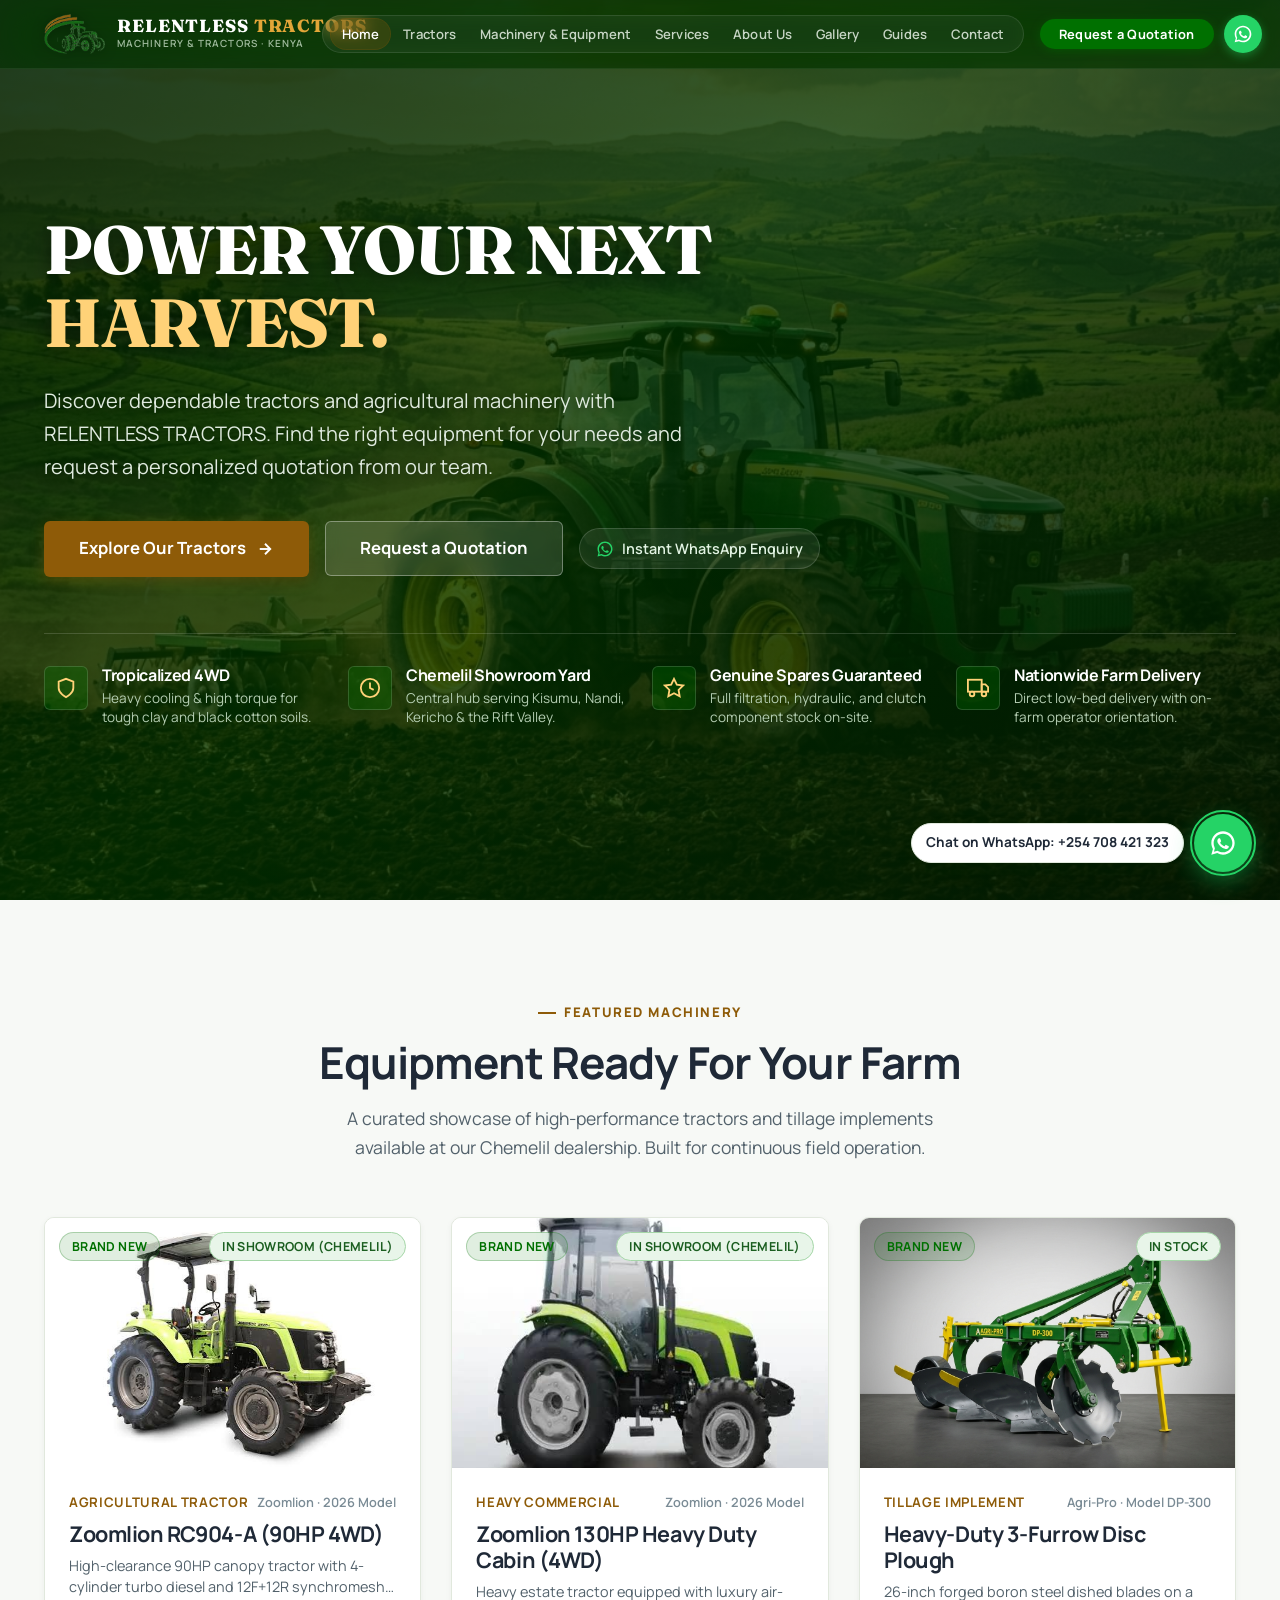
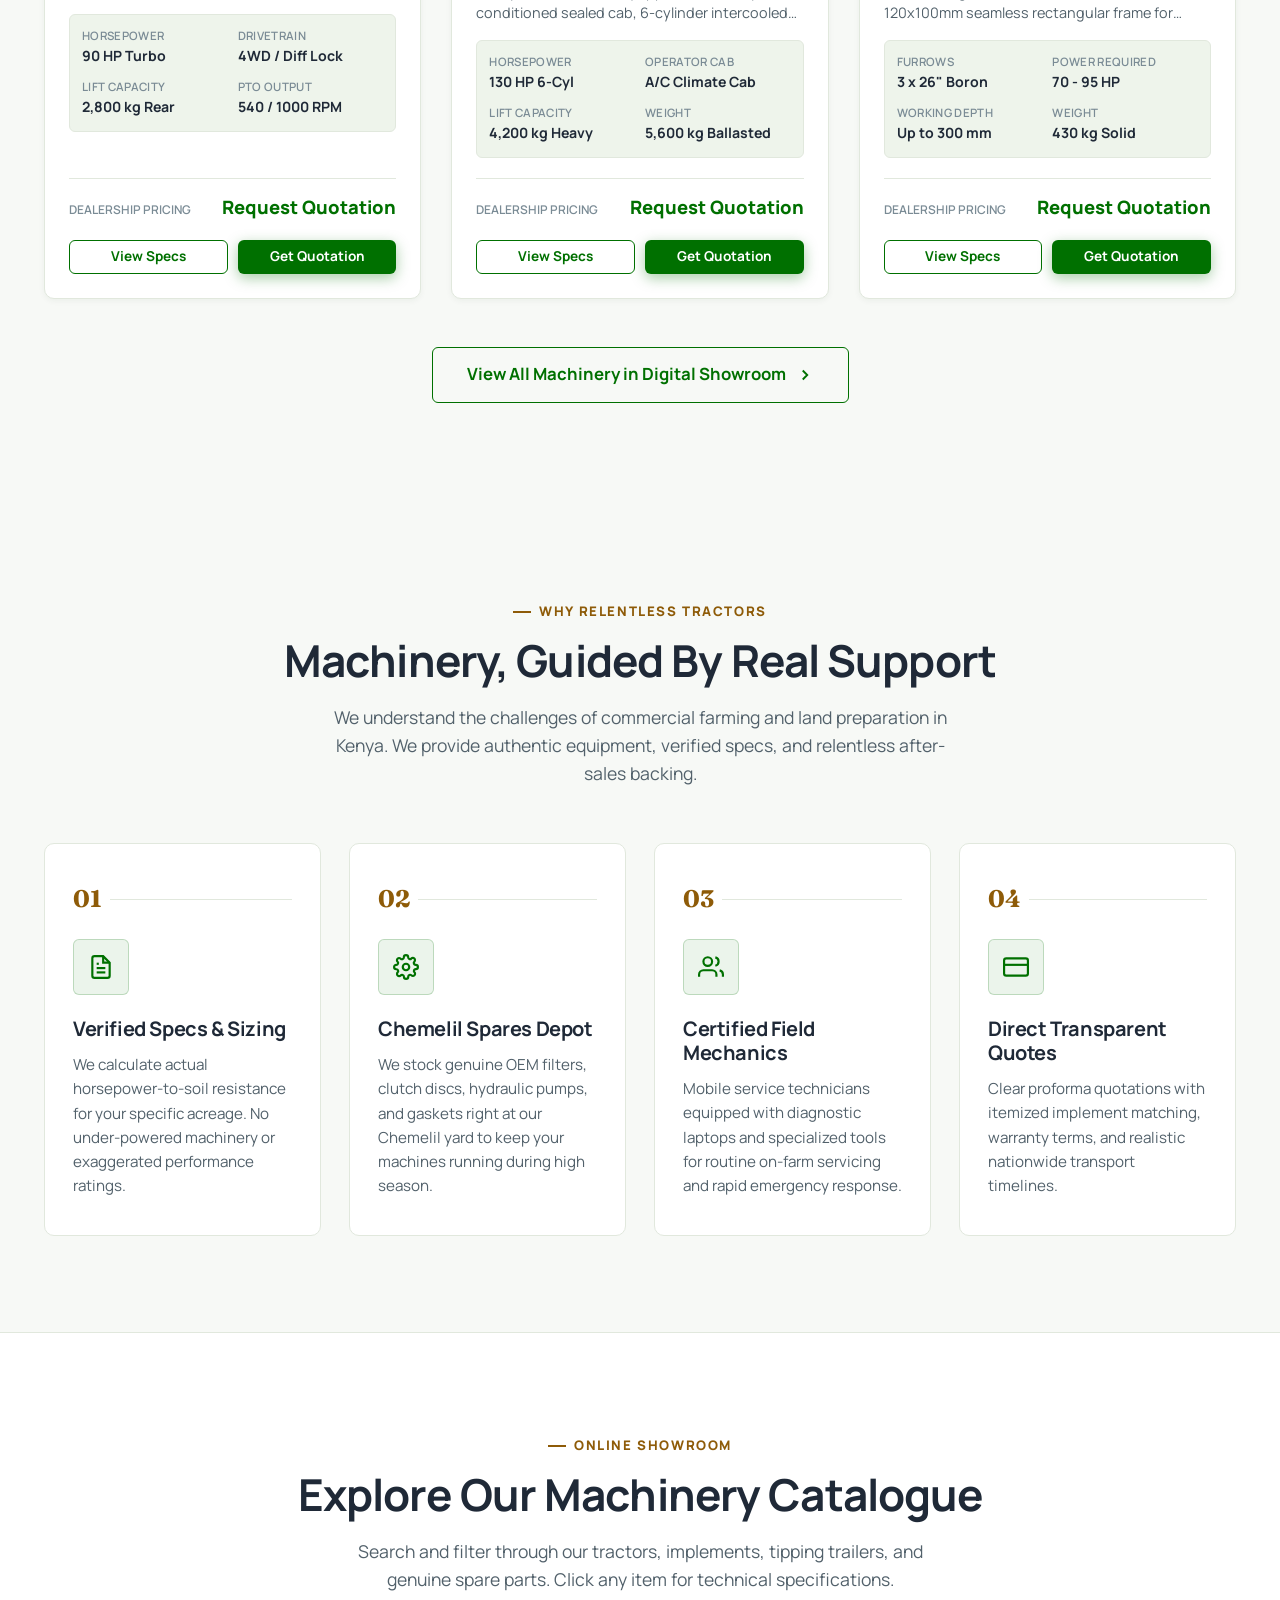
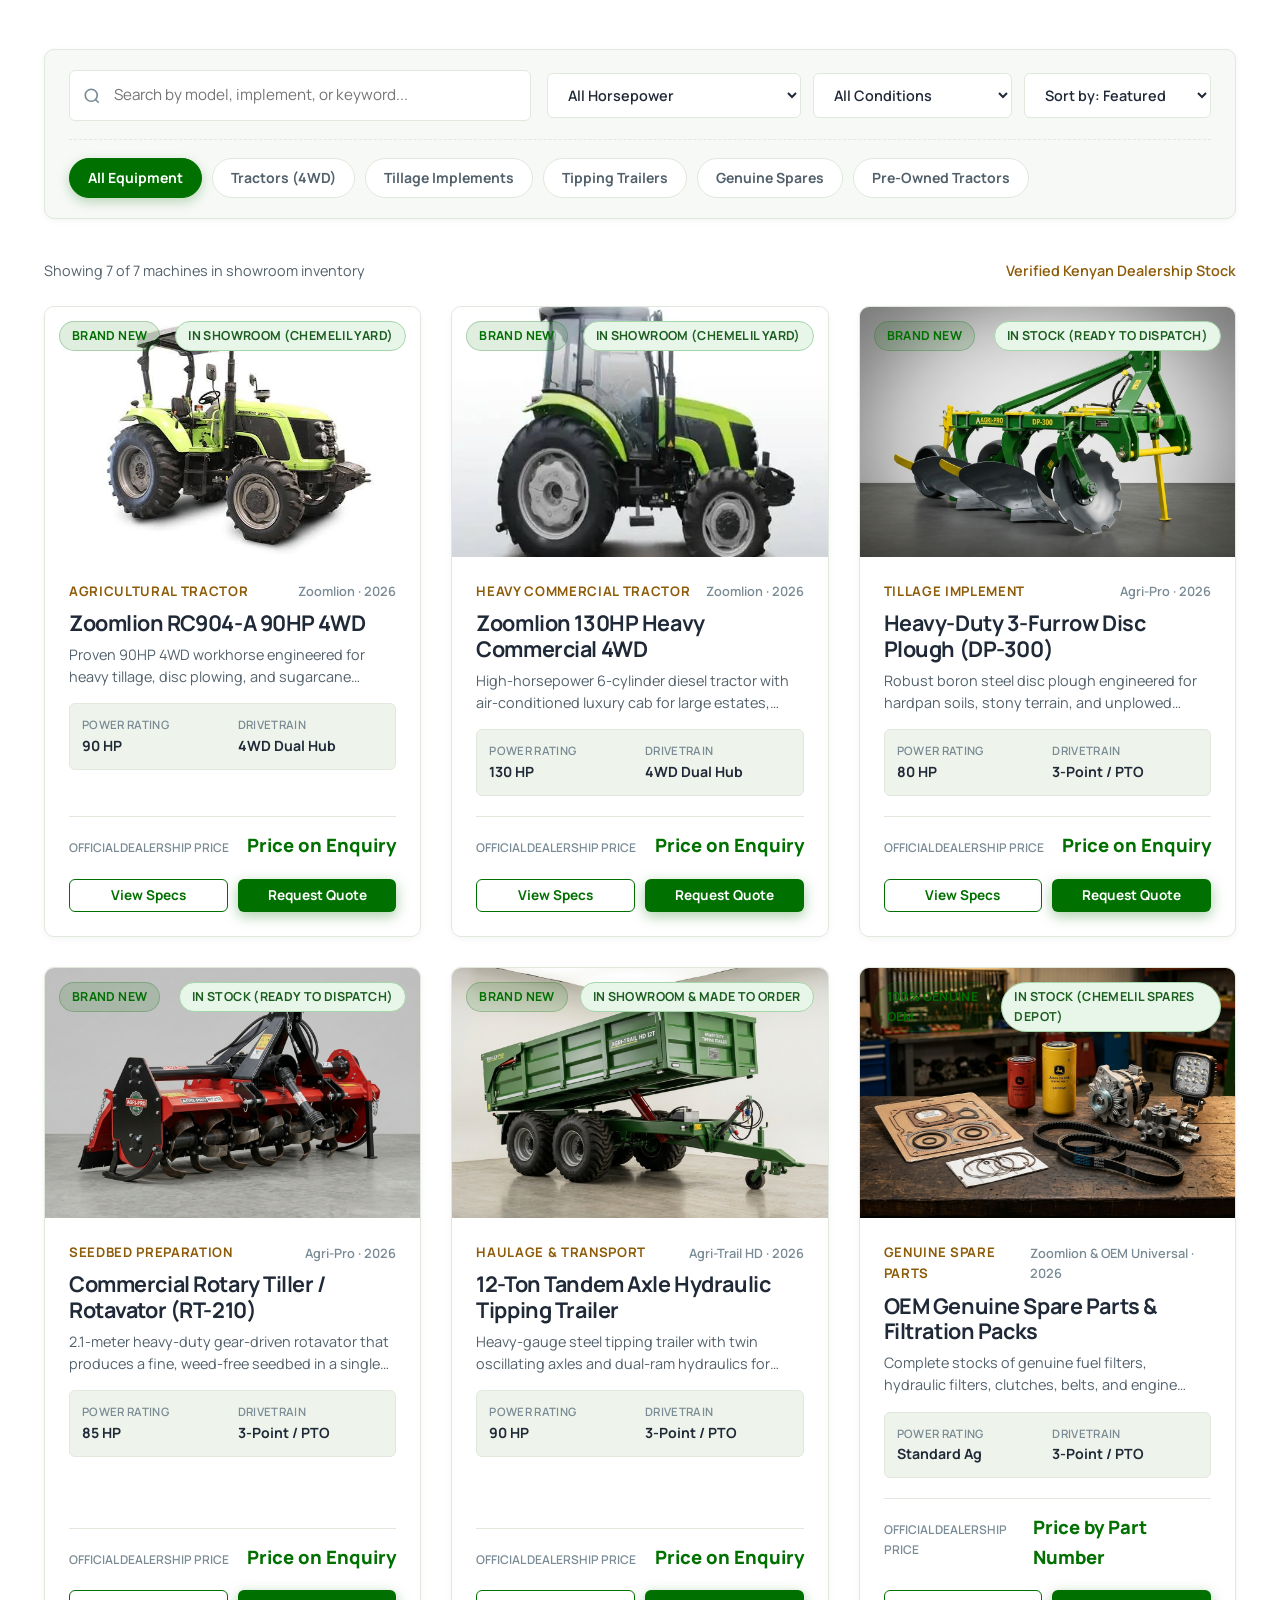
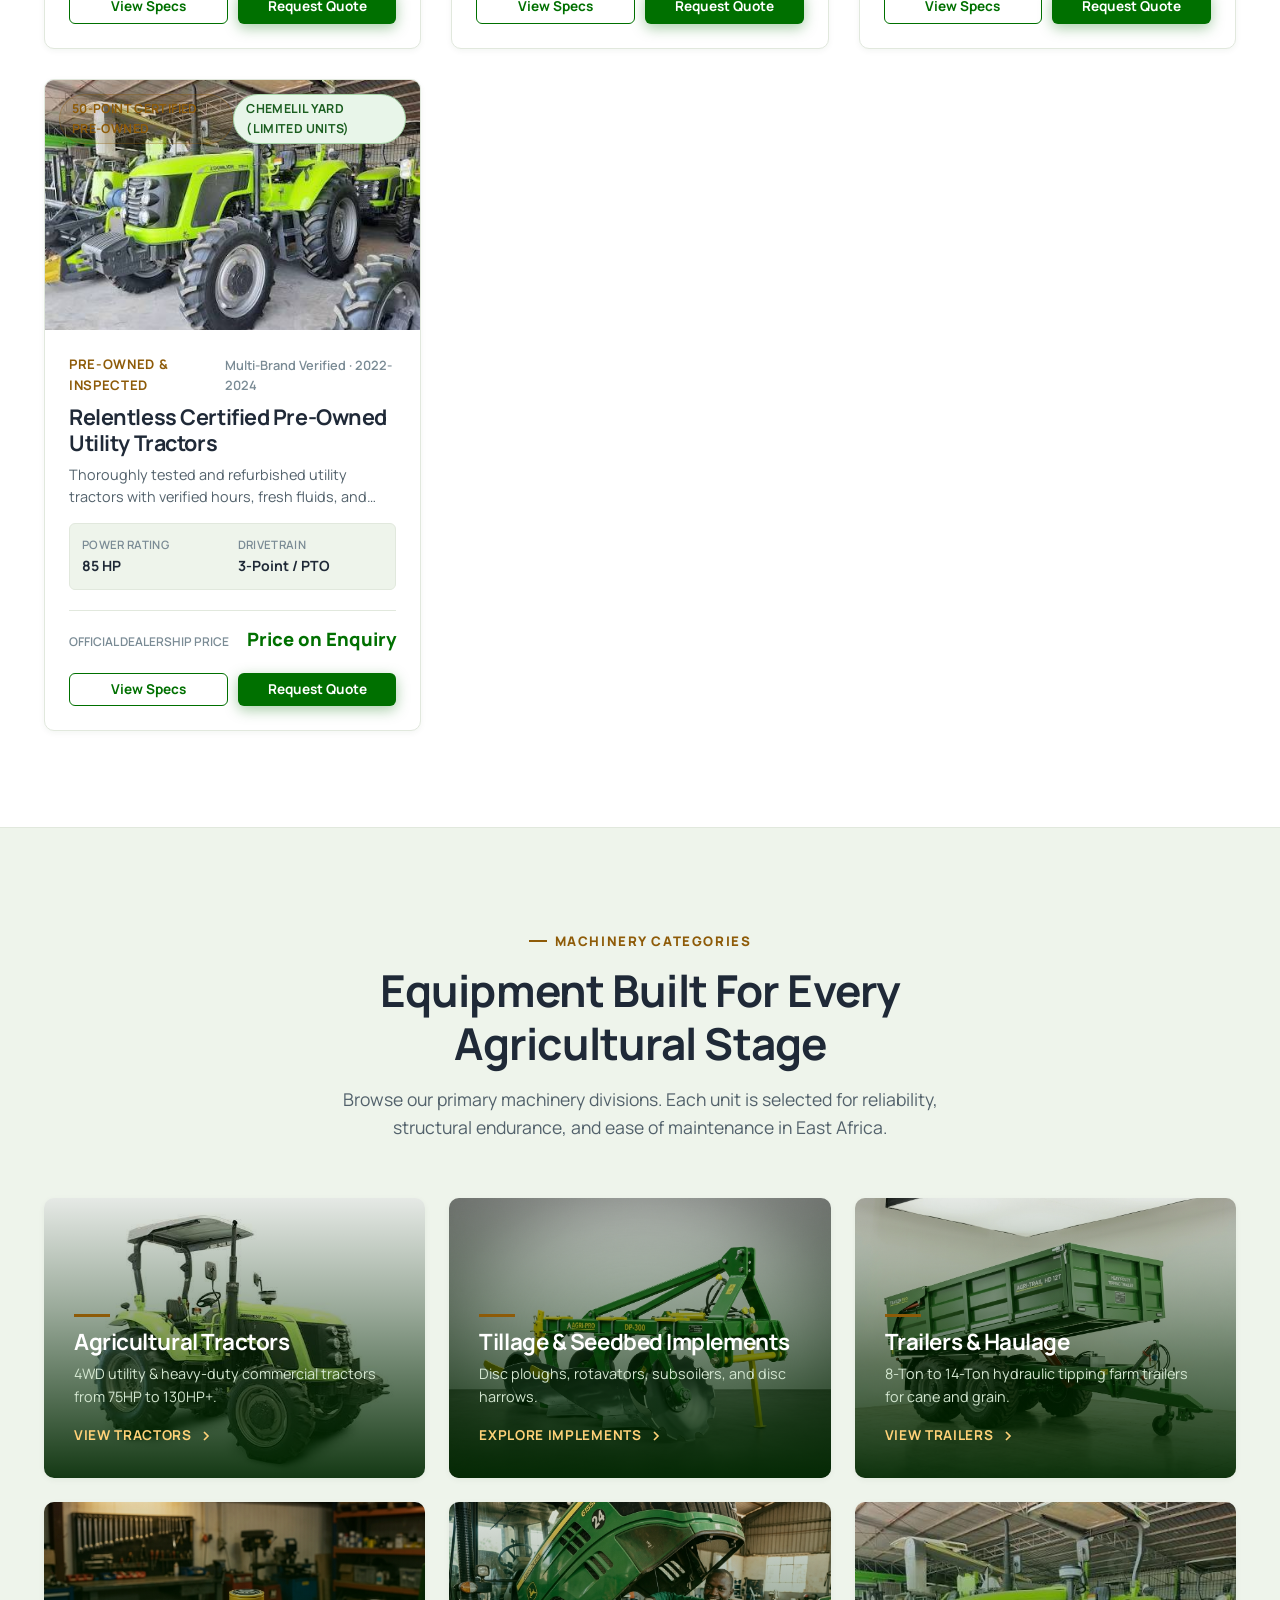
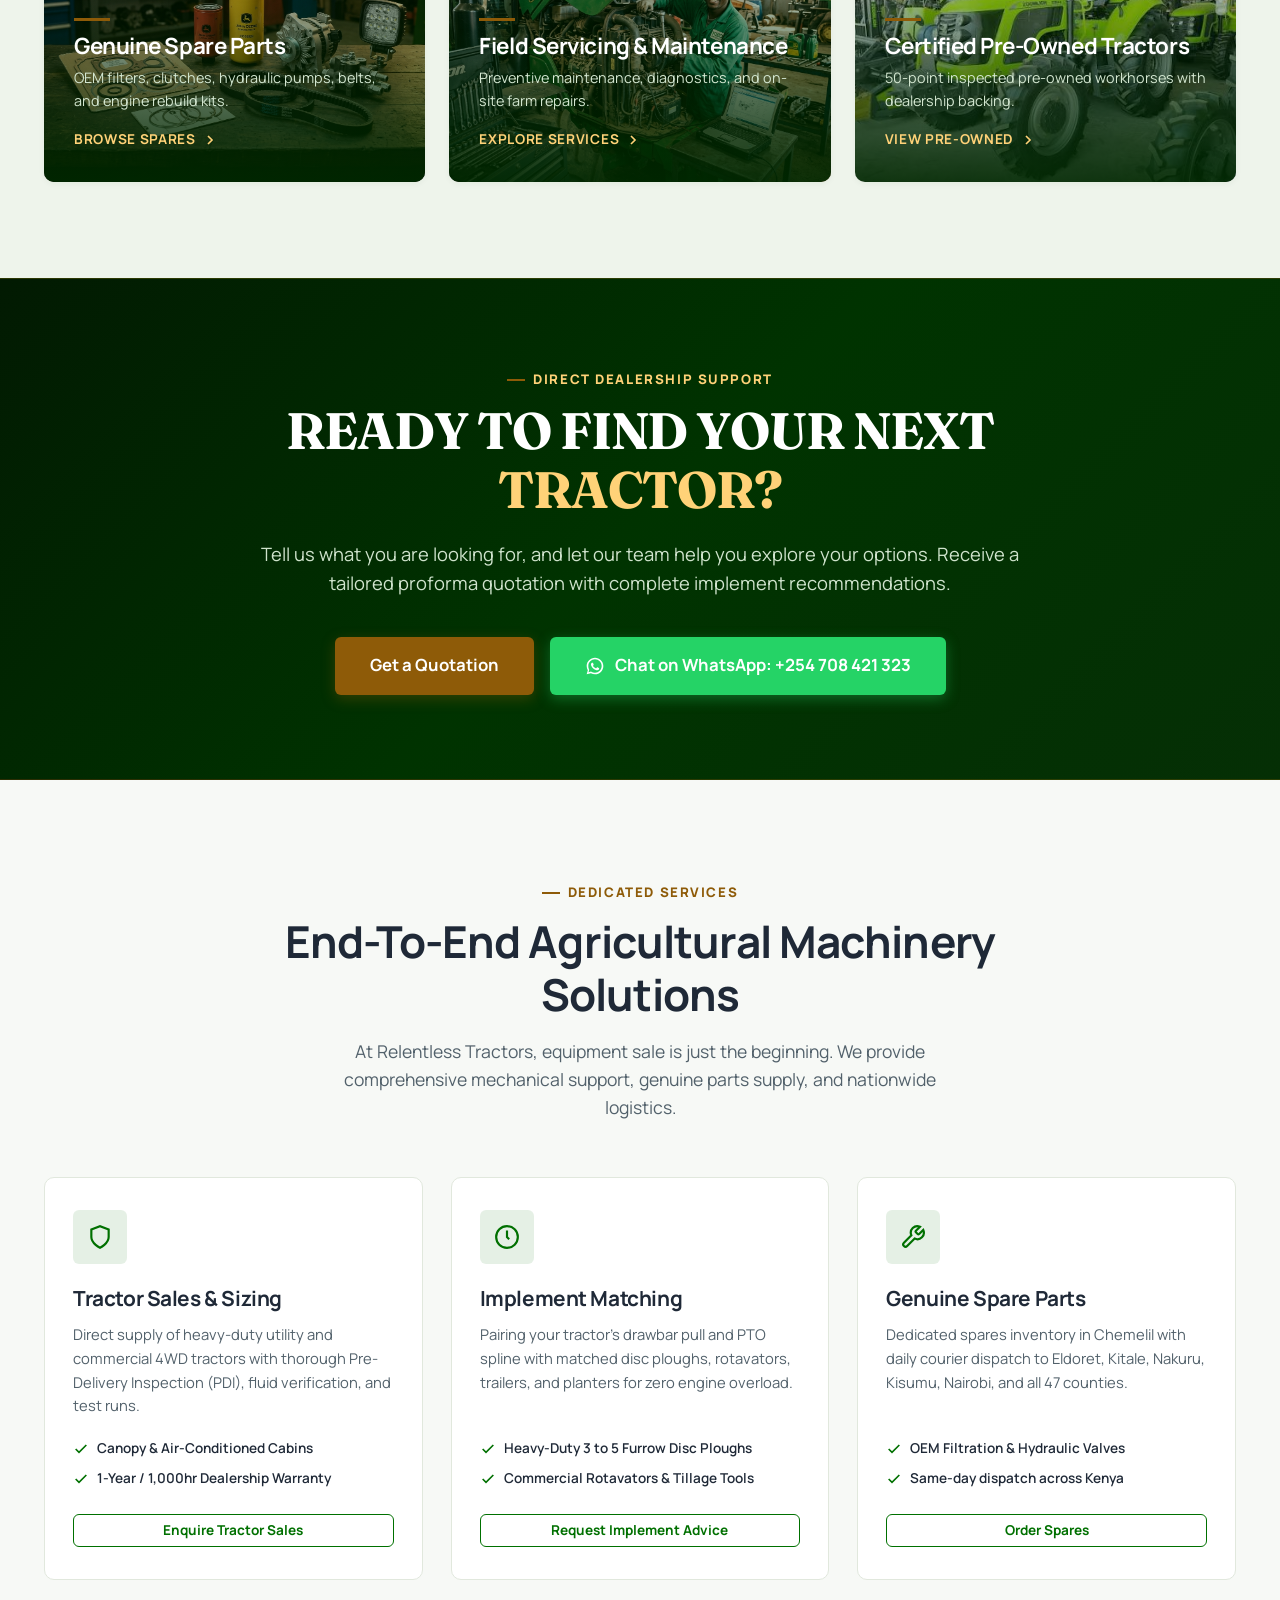
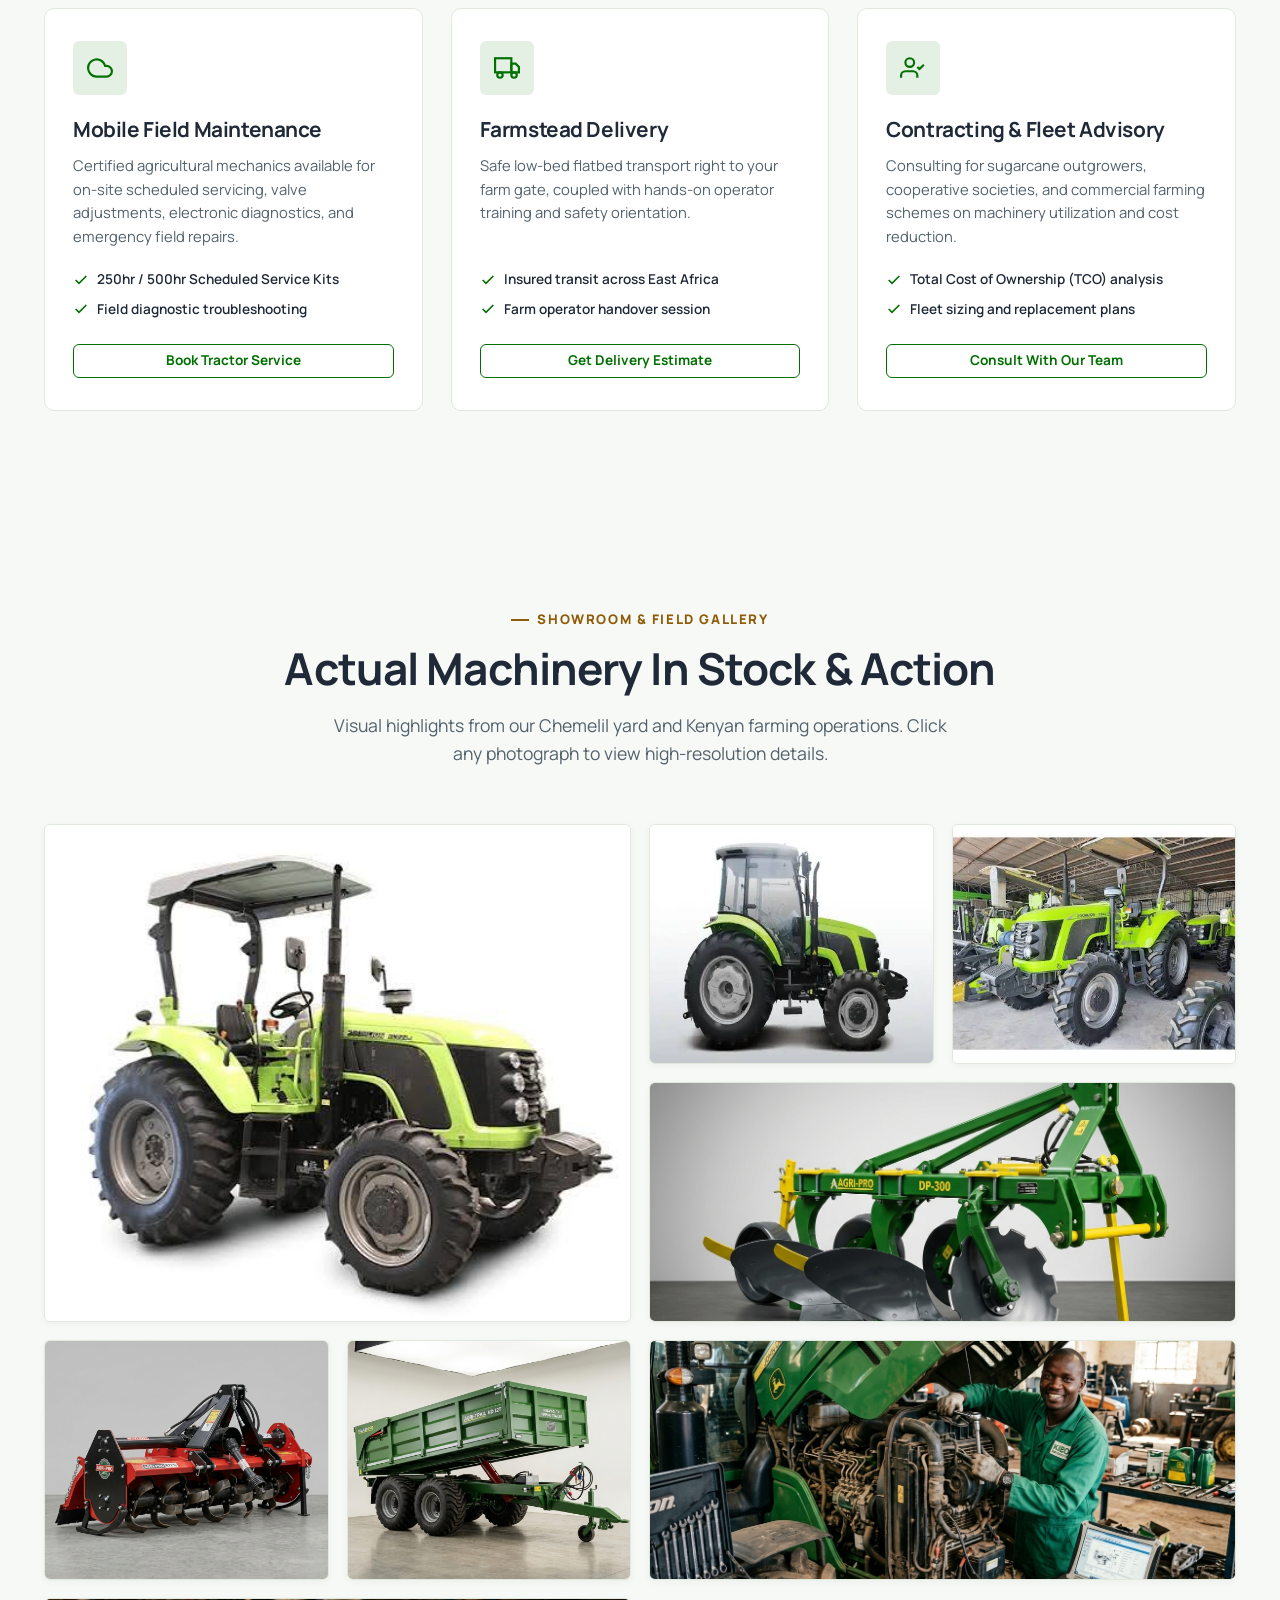
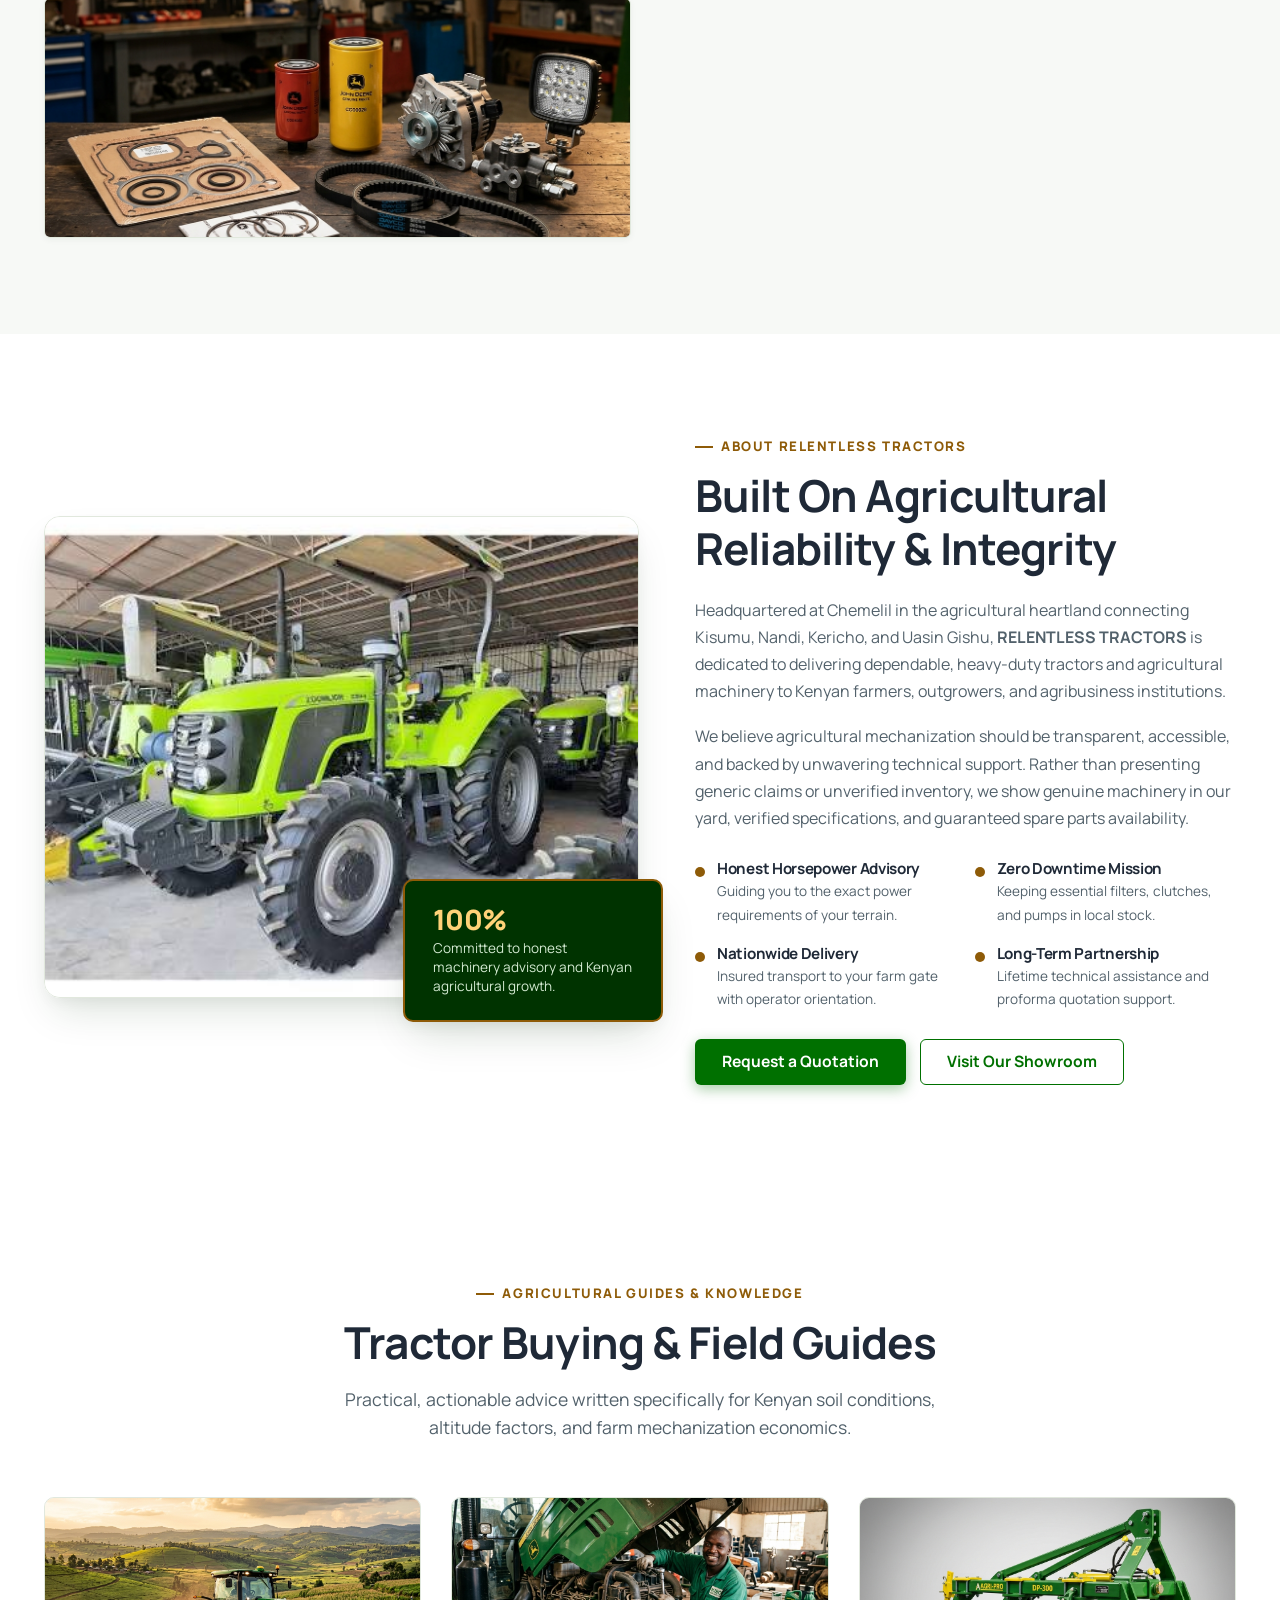
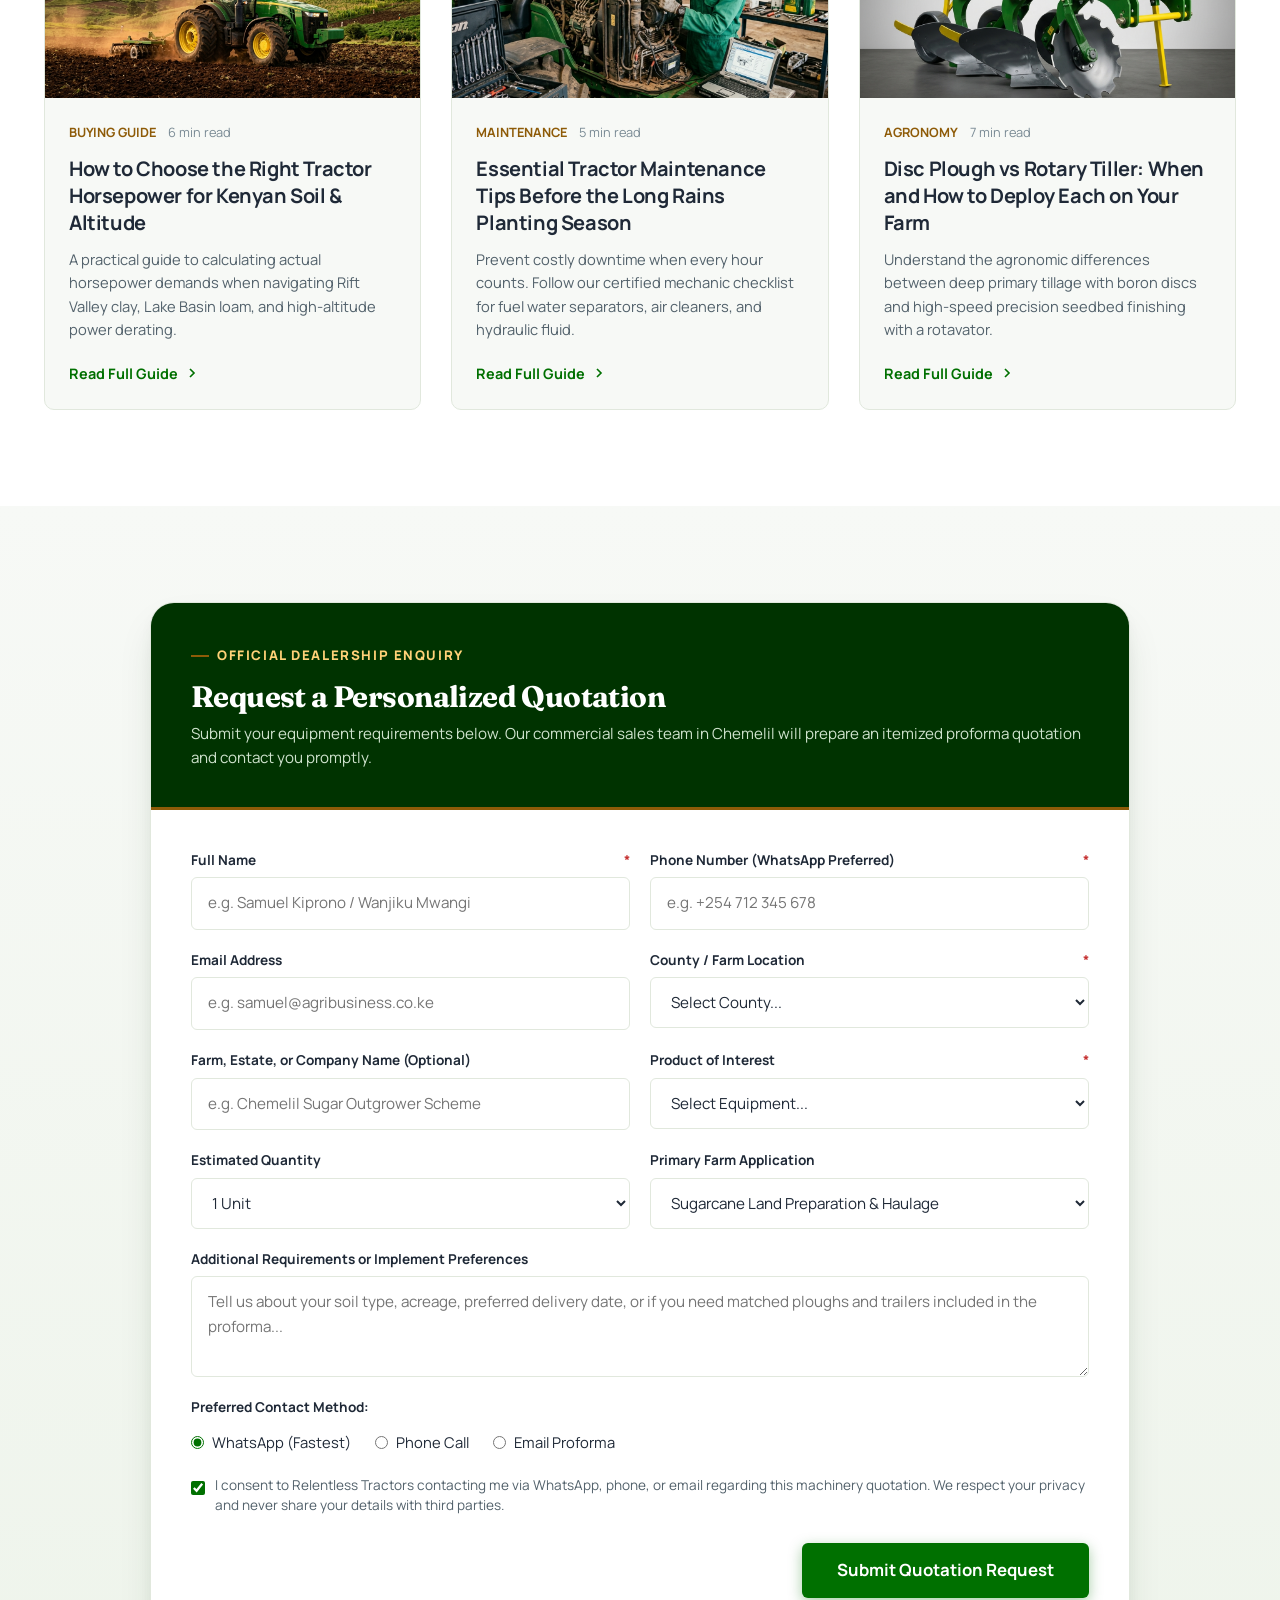
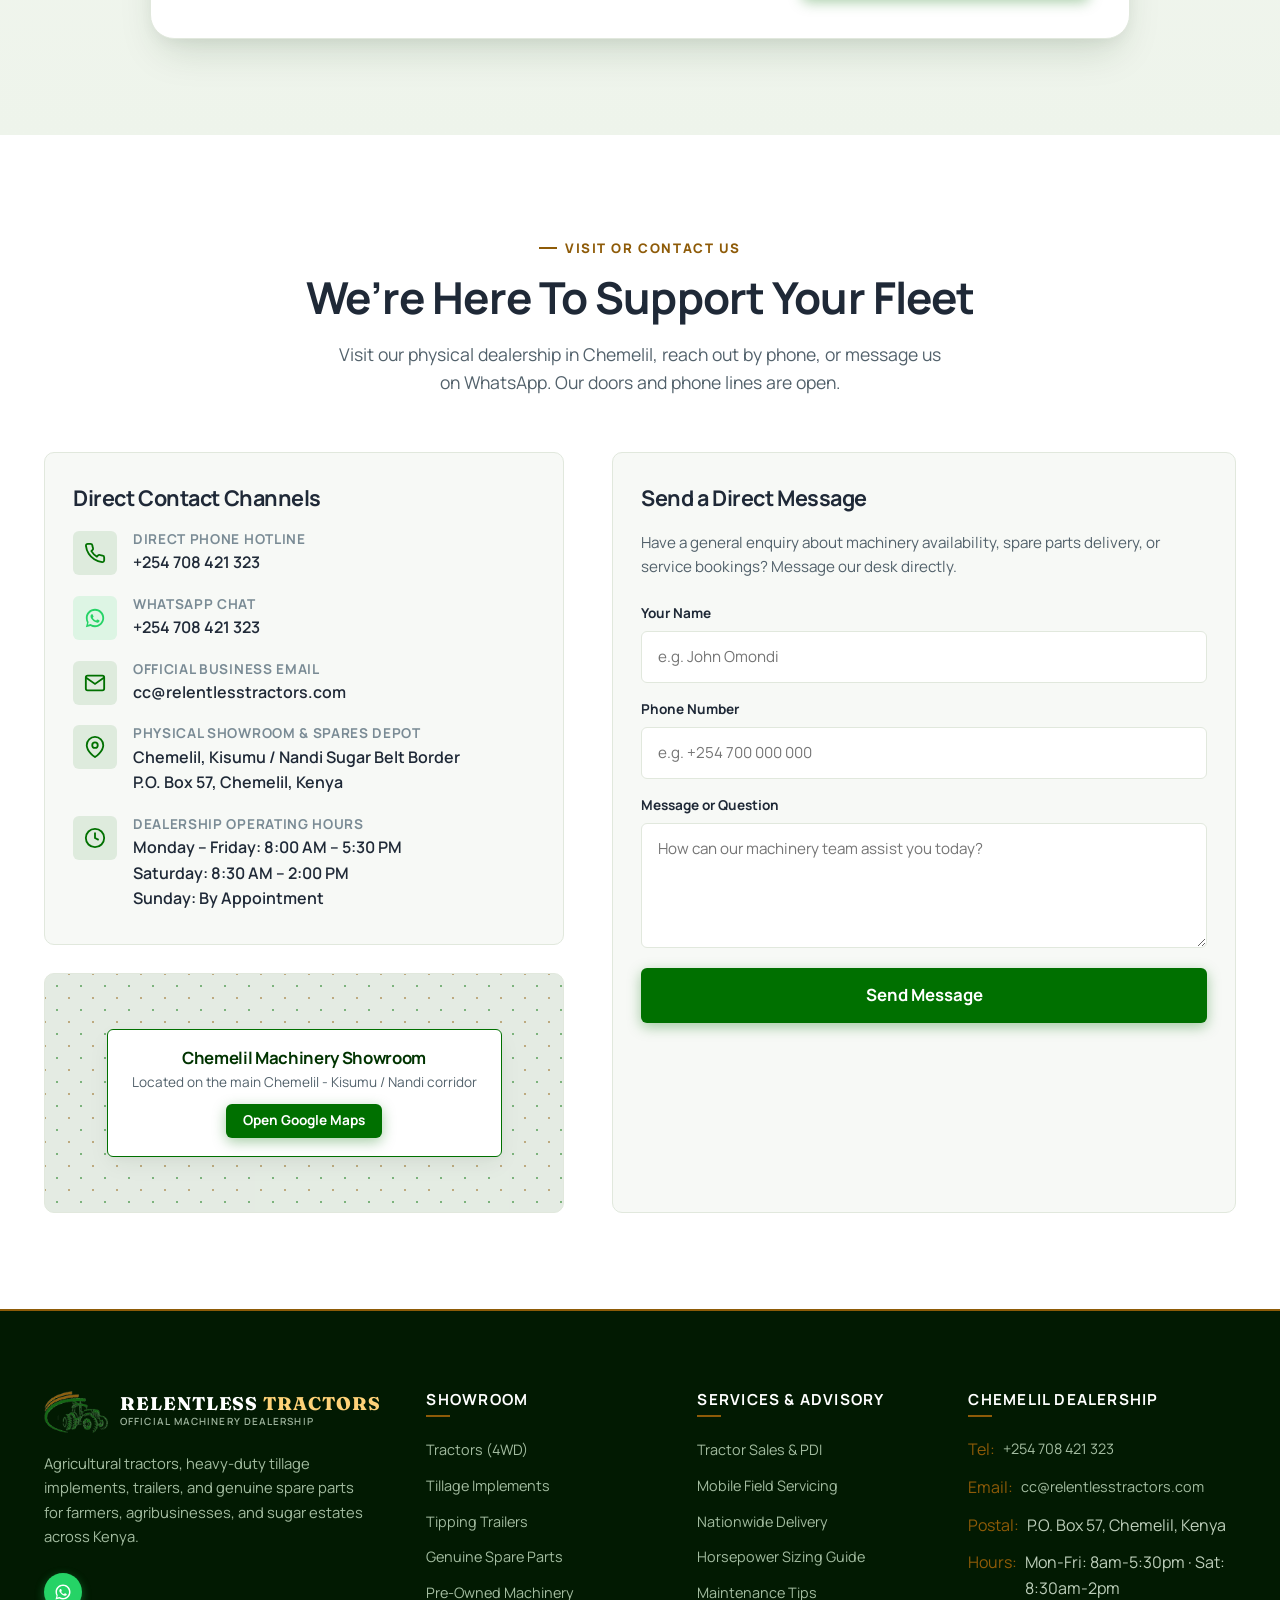
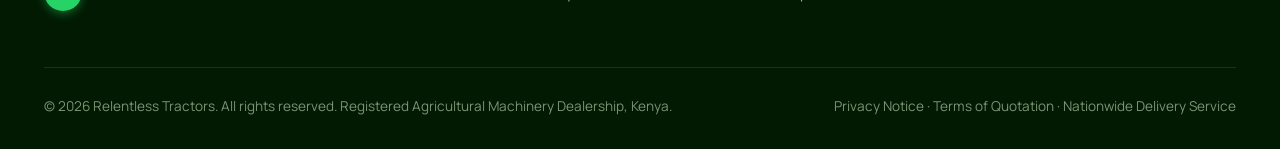
==== commit 1bd2bc19: "hero and nav edits" ====
--- a/index.html
+++ b/index.html
@@ -182,11 +182,6 @@
       <div class="container">
         <div class="hero-content">
           
-          <div class="hero-badge">
-            <span class="hero-badge-dot"></span>
-            Official Agricultural Machinery Showroom · Chemelil, Kenya
-          </div>
-
           <h1 class="hero-headline">
             POWER YOUR NEXT <em>HARVEST.</em>
           </h1>
--- a/assets/css/style.css
+++ b/assets/css/style.css
@@ -322,25 +322,25 @@
   right: 0;
   z-index: 1000;
   transition: all 0.3s cubic-bezier(0.16, 1, 0.3, 1);
-  padding: 18px 0;
-  background: rgba(0, 51, 0, 0.45);
-  backdrop-filter: blur(12px);
-  -webkit-backdrop-filter: blur(12px);
-  border-bottom: 1px solid rgba(255, 255, 255, 0.08);
+  padding: 14px 0;
+  background: rgba(0, 45, 0, 0.55);
+  backdrop-filter: blur(18px) saturate(1.6);
+  -webkit-backdrop-filter: blur(18px) saturate(1.6);
+  border-bottom: 1px solid rgba(255, 255, 255, 0.07);
 }
 
 .site-header.scrolled {
-  padding: 12px 0;
-  background: rgba(0, 40, 0, 0.94);
-  box-shadow: 0 10px 30px rgba(0, 0, 0, 0.35);
-  border-bottom: 1px solid rgba(142, 91, 8, 0.3);
+  padding: 10px 0;
+  background: rgba(0, 30, 0, 0.96);
+  box-shadow: 0 8px 28px rgba(0, 0, 0, 0.4);
+  border-bottom: 1px solid rgba(142, 91, 8, 0.25);
 }
 
 .header-inner {
   display: flex;
   align-items: center;
   justify-content: space-between;
-  gap: 20px;
+  gap: 16px;
 }
 
 /* Brand */
@@ -352,10 +352,10 @@
 }
 
 .brand-logo-img {
-  height: 44px;
+  height: 40px;
   width: auto;
   object-fit: contain;
-  filter: drop-shadow(0 2px 4px rgba(0,0,0,0.4));
+  filter: drop-shadow(0 2px 6px rgba(0,0,0,0.5));
 }
 
 .brand-text-wrap {
@@ -365,11 +365,12 @@
 
 .brand-name {
   color: var(--white);
-  font-size: 1.15rem;
+  font-size: 1.1rem;
   font-weight: 800;
-  letter-spacing: 0.04em;
+  letter-spacing: 0.05em;
   font-family: 'Fraunces', serif;
   line-height: 1.1;
+  white-space: nowrap;
 }
 
 .brand-name span {
@@ -377,58 +378,83 @@
 }
 
 .brand-tagline {
-  font-size: 0.68rem;
-  letter-spacing: 0.12em;
+  font-size: 0.62rem;
+  letter-spacing: 0.11em;
   text-transform: uppercase;
-  color: #D1E7D0;
+  color: rgba(209, 231, 208, 0.75);
   font-weight: 600;
+  white-space: nowrap;
 }
 
 /* Nav Links */
+.desktop-nav {
+  flex: 1;
+  display: flex;
+  justify-content: center;
+}
+
 .nav-links {
   display: flex;
   align-items: center;
-  gap: 24px;
+  gap: 2px;
   list-style: none;
+  background: rgba(255, 255, 255, 0.06);
+  border: 1px solid rgba(255, 255, 255, 0.1);
+  border-radius: var(--radius-full);
+  padding: 5px 8px;
+  backdrop-filter: blur(8px);
+  white-space: nowrap;
 }
 
 .nav-link {
-  color: #E0EADE;
-  font-size: 0.925rem;
+  color: rgba(224, 234, 222, 0.88);
+  font-size: 0.82rem;
   font-weight: 600;
+  letter-spacing: 0.01em;
   position: relative;
-  padding: 6px 0;
-}
-
+  padding: 6px 11px;
+  border-radius: var(--radius-full);
+  transition: all 0.2s ease;
+  white-space: nowrap;
+}
+
+.nav-link:hover {
+  color: var(--white);
+  background: rgba(255, 255, 255, 0.1);
+}
+
+.nav-link.active {
+  color: var(--white);
+  background: rgba(142, 91, 8, 0.25);
+  box-shadow: 0 0 0 1px rgba(142, 91, 8, 0.4);
+}
+
+/* remove old underline — pill highlight replaces it */
 .nav-link::after {
-  content: "";
-  position: absolute;
-  bottom: 0;
-  left: 0;
-  width: 0%;
-  height: 2px;
-  background: var(--gold);
-  transition: width 0.25s ease;
-}
-
-.nav-link:hover, .nav-link.active {
-  color: var(--white);
-}
-
-.nav-link:hover::after, .nav-link.active::after {
-  width: 100%;
+  display: none;
 }
 
 /* Nav Actions */
 .header-actions {
   display: flex;
   align-items: center;
-  gap: 12px;
+  gap: 10px;
+  flex-shrink: 0;
+}
+
+/* Make the CTA button pill-shaped in the header */
+.header-actions .btn-primary.btn-sm {
+  border-radius: var(--radius-full);
+  padding: 8px 18px;
+  font-size: 0.8rem;
+  letter-spacing: 0.02em;
+  white-space: nowrap;
+  box-shadow: 0 2px 10px rgba(0, 112, 0, 0.4);
 }
 
 .wa-round-btn {
-  width: 42px;
-  height: 42px;
+  width: 38px;
+  height: 38px;
   border-radius: var(--radius-full);
   background: #25D366;
   display: flex;
@@ -436,12 +462,13 @@
   justify-content: center;
   color: white;
   transition: var(--transition);
-  box-shadow: 0 4px 12px rgba(37, 211, 102, 0.4);
+  box-shadow: 0 3px 10px rgba(37, 211, 102, 0.4);
+  flex-shrink: 0;
 }
 
 .wa-round-btn:hover {
-  transform: scale(1.08);
-  box-shadow: 0 6px 18px rgba(37, 211, 102, 0.55);
+  transform: scale(1.1);
+  box-shadow: 0 6px 16px rgba(37, 211, 102, 0.55);
 }
 
 /* Mobile Toggle */
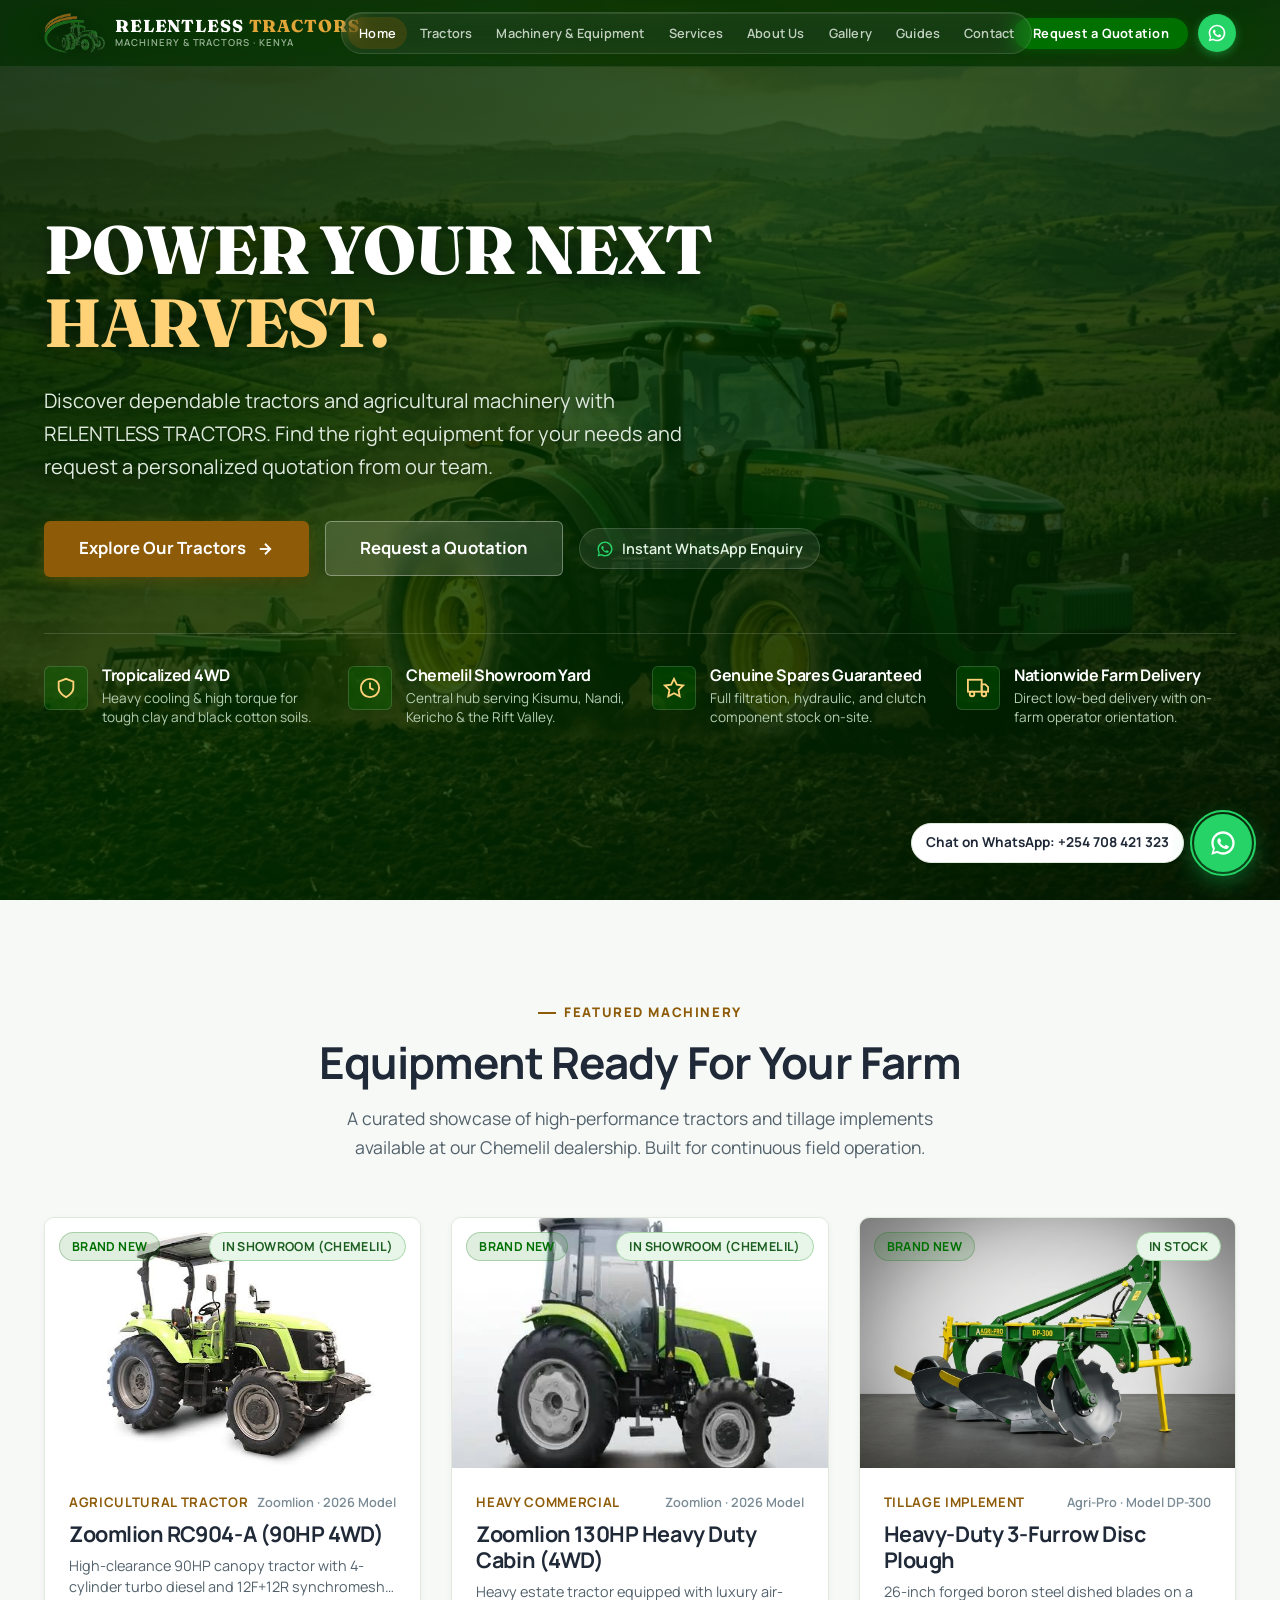
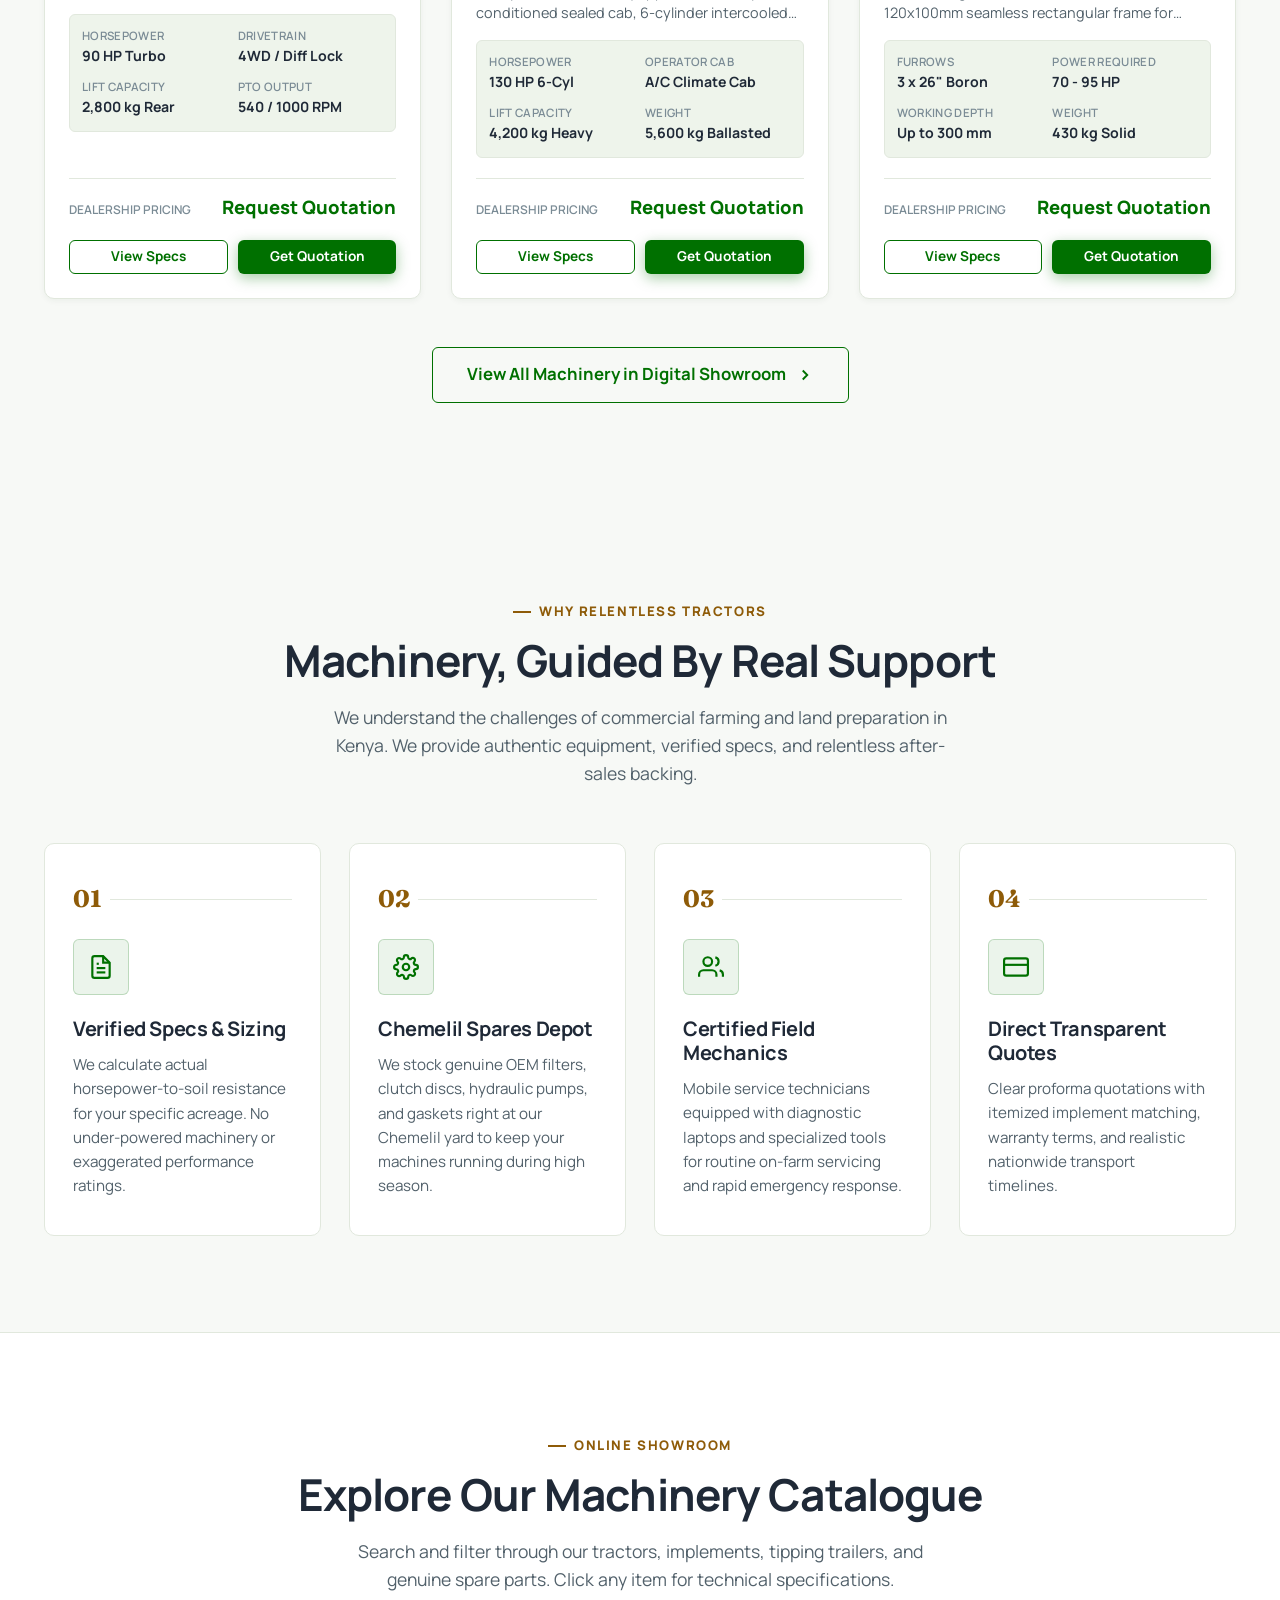
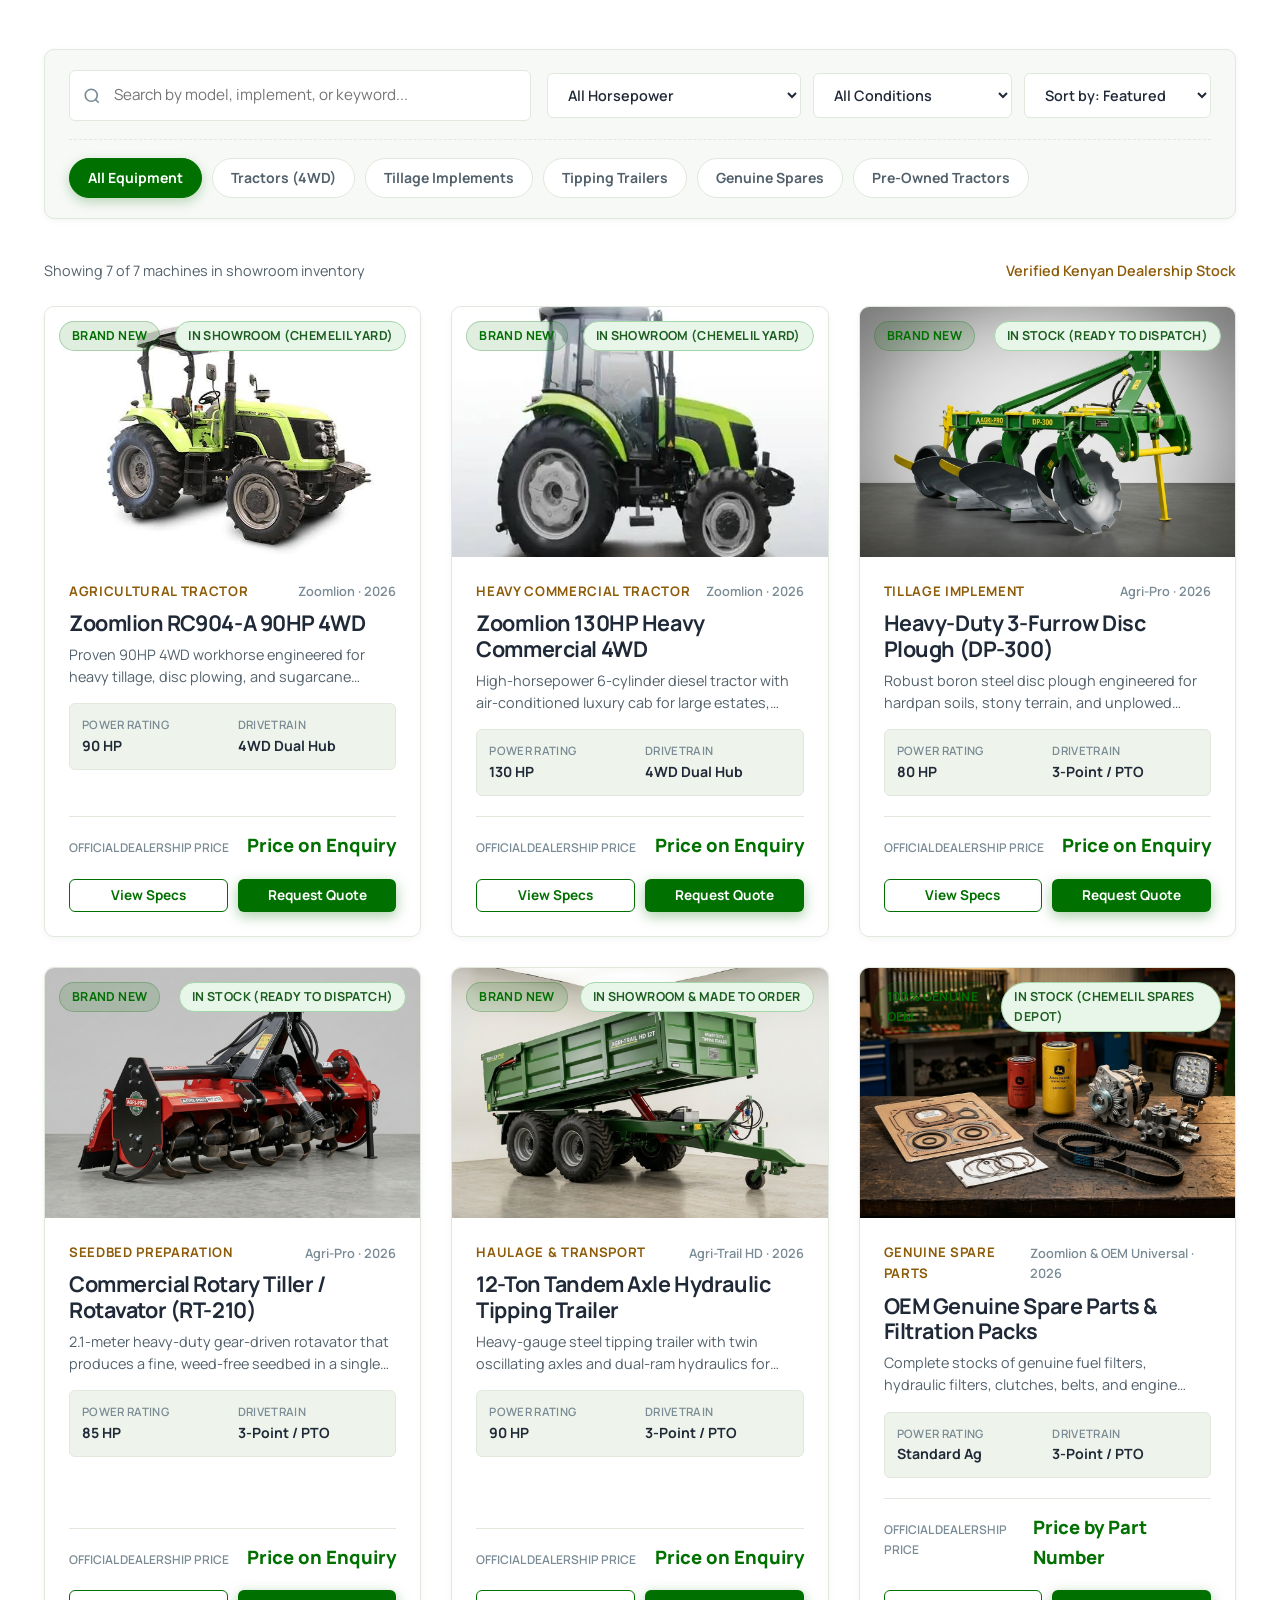
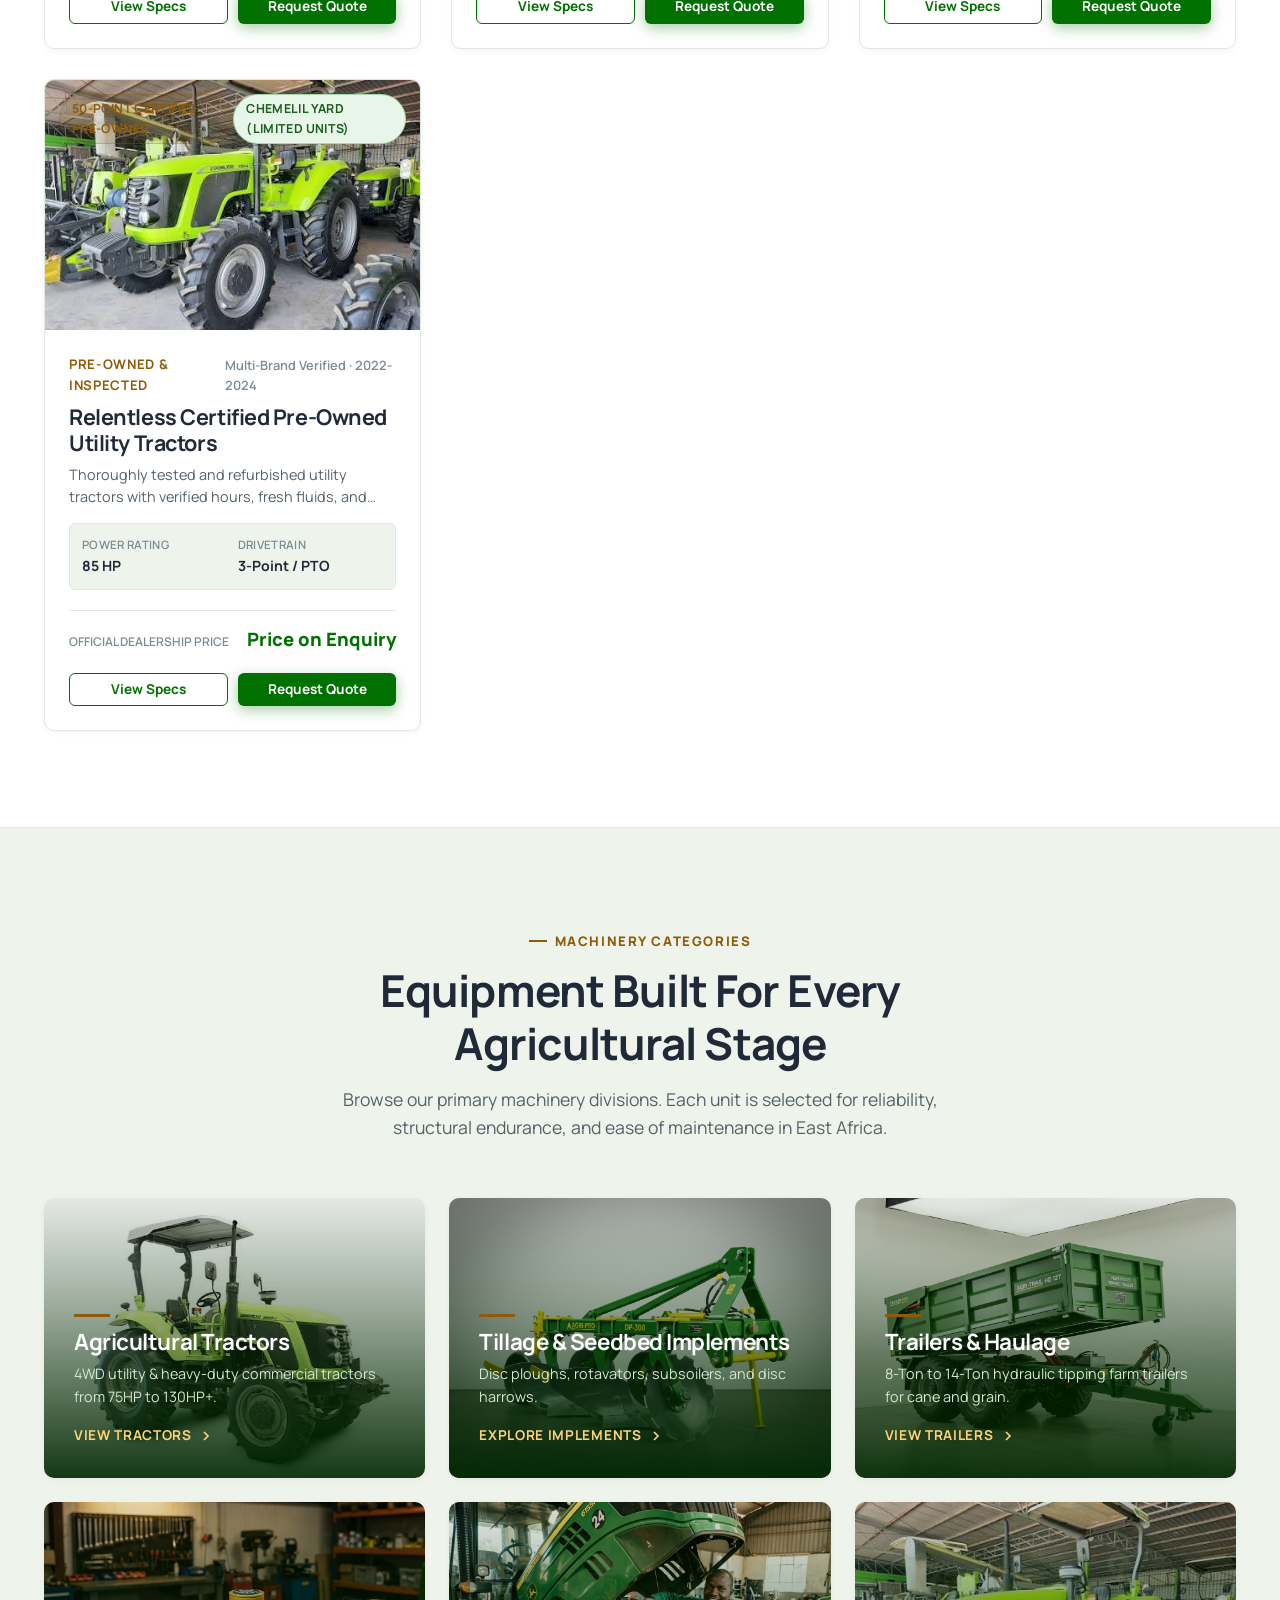
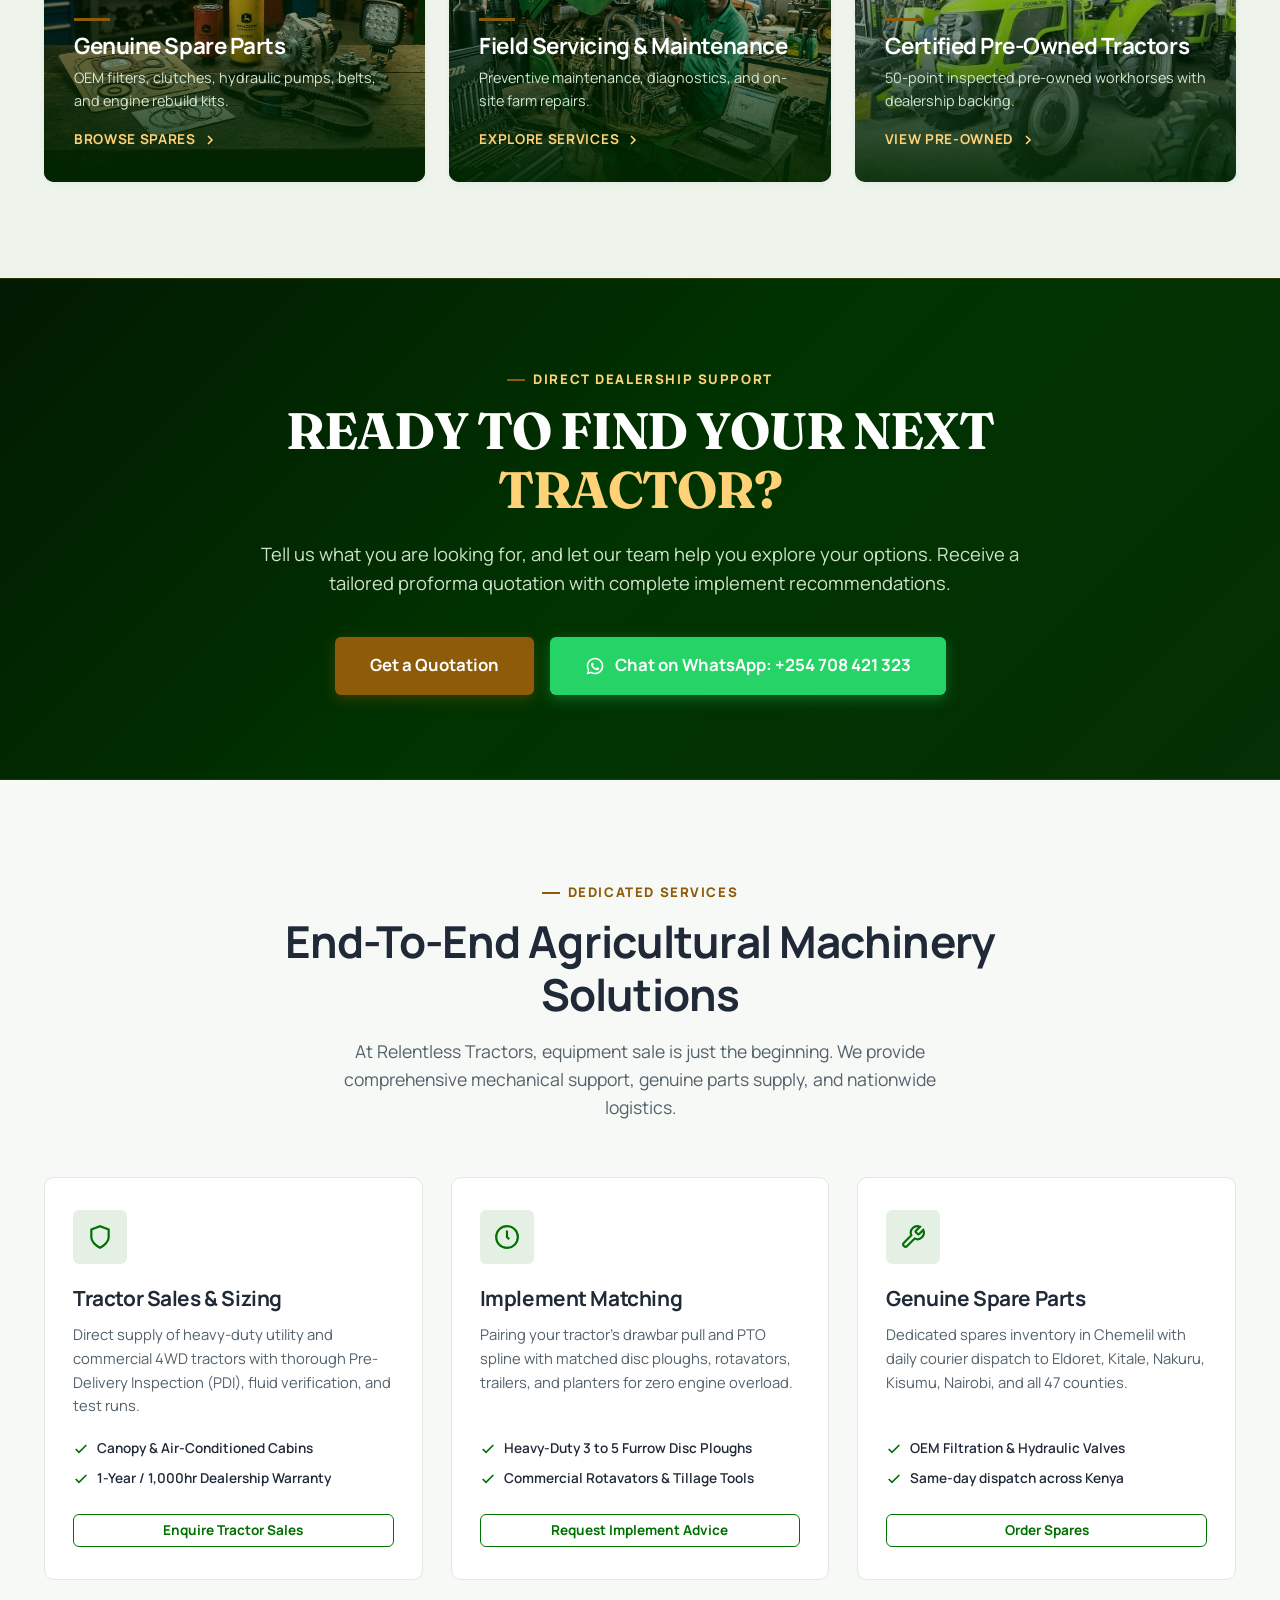
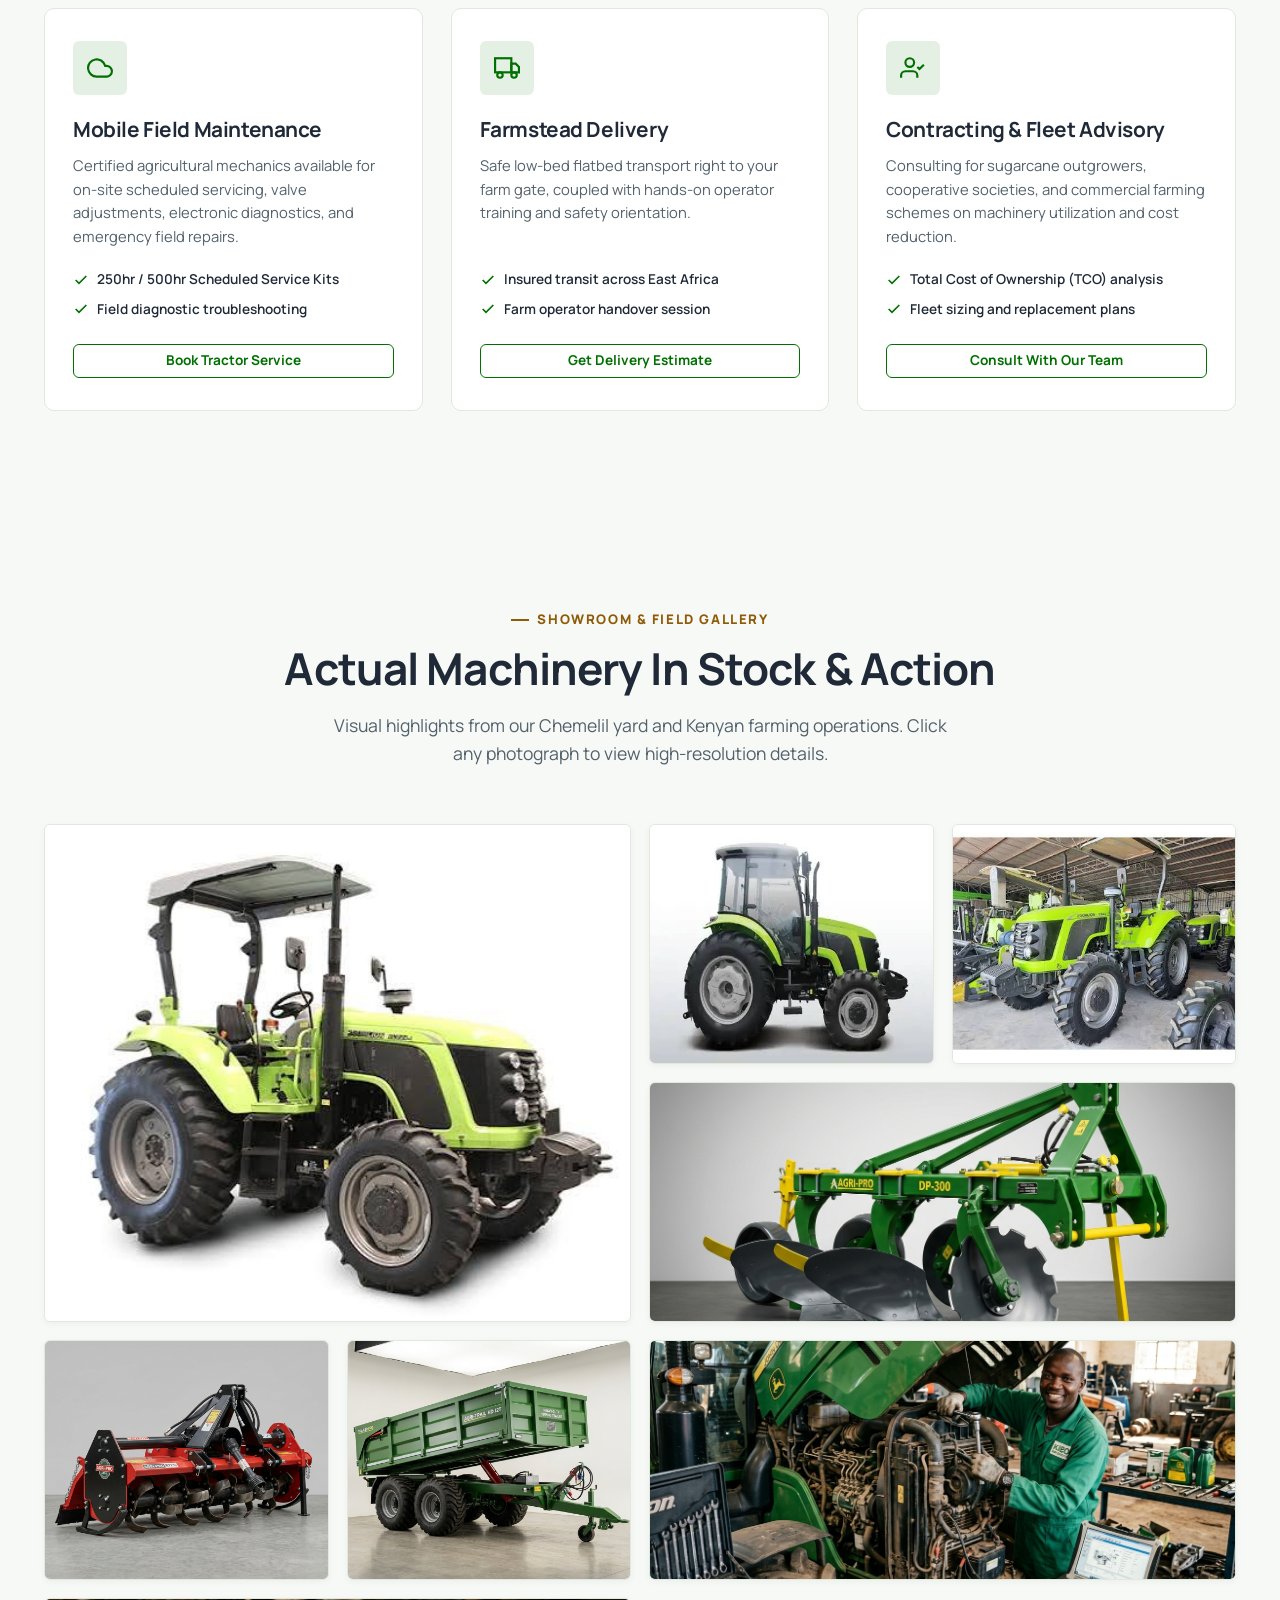
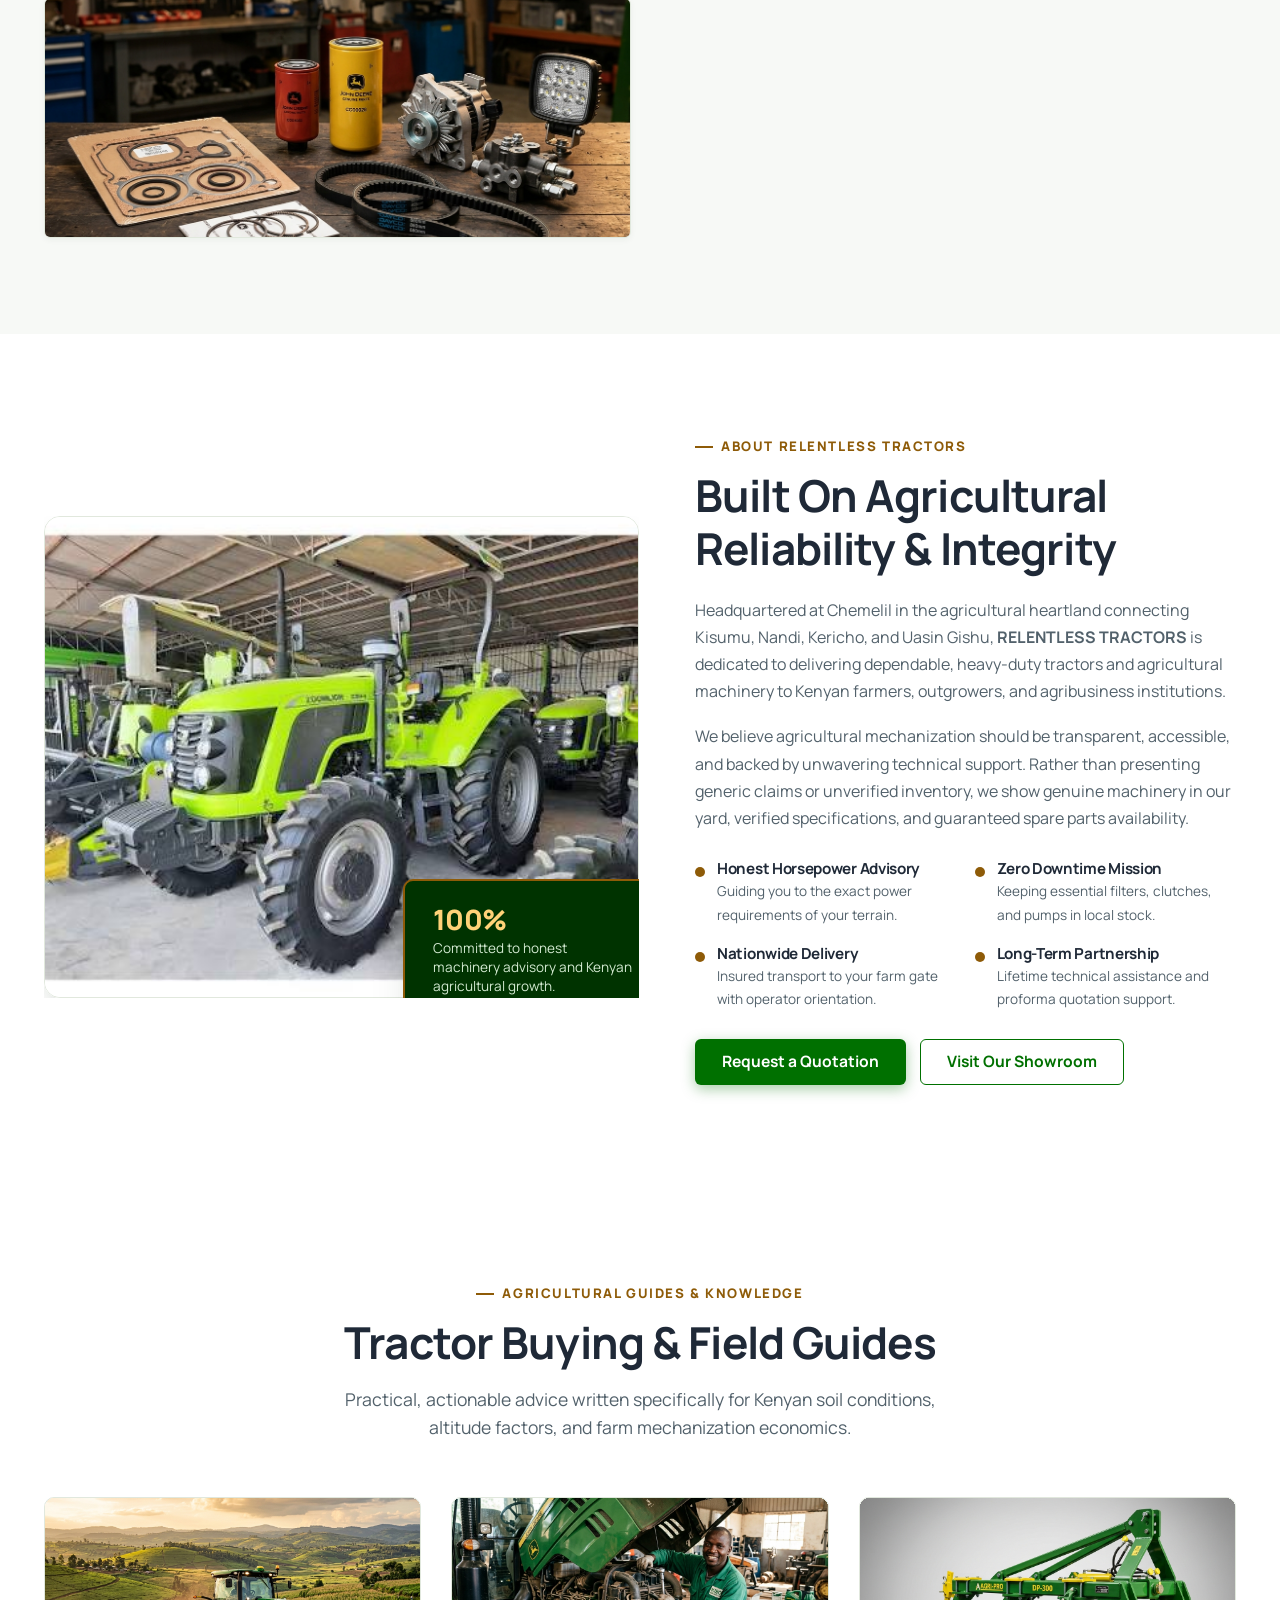
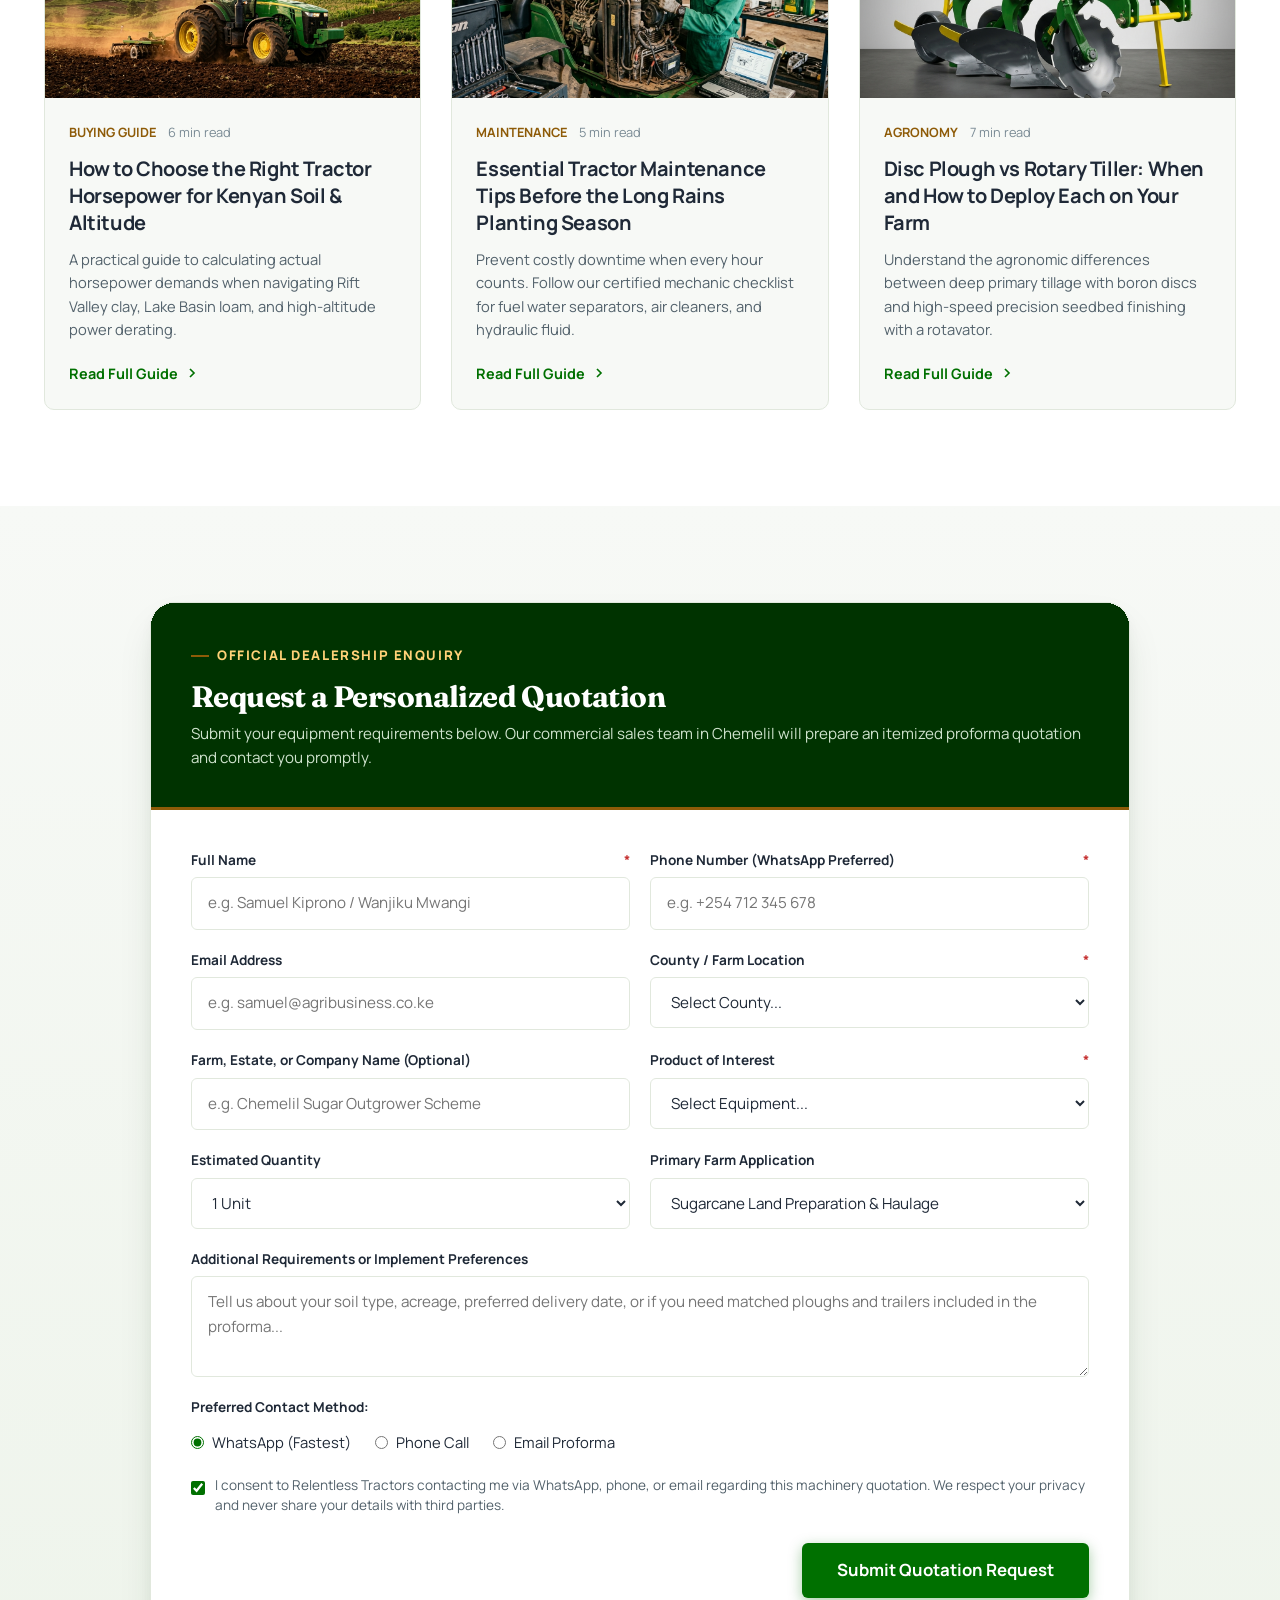
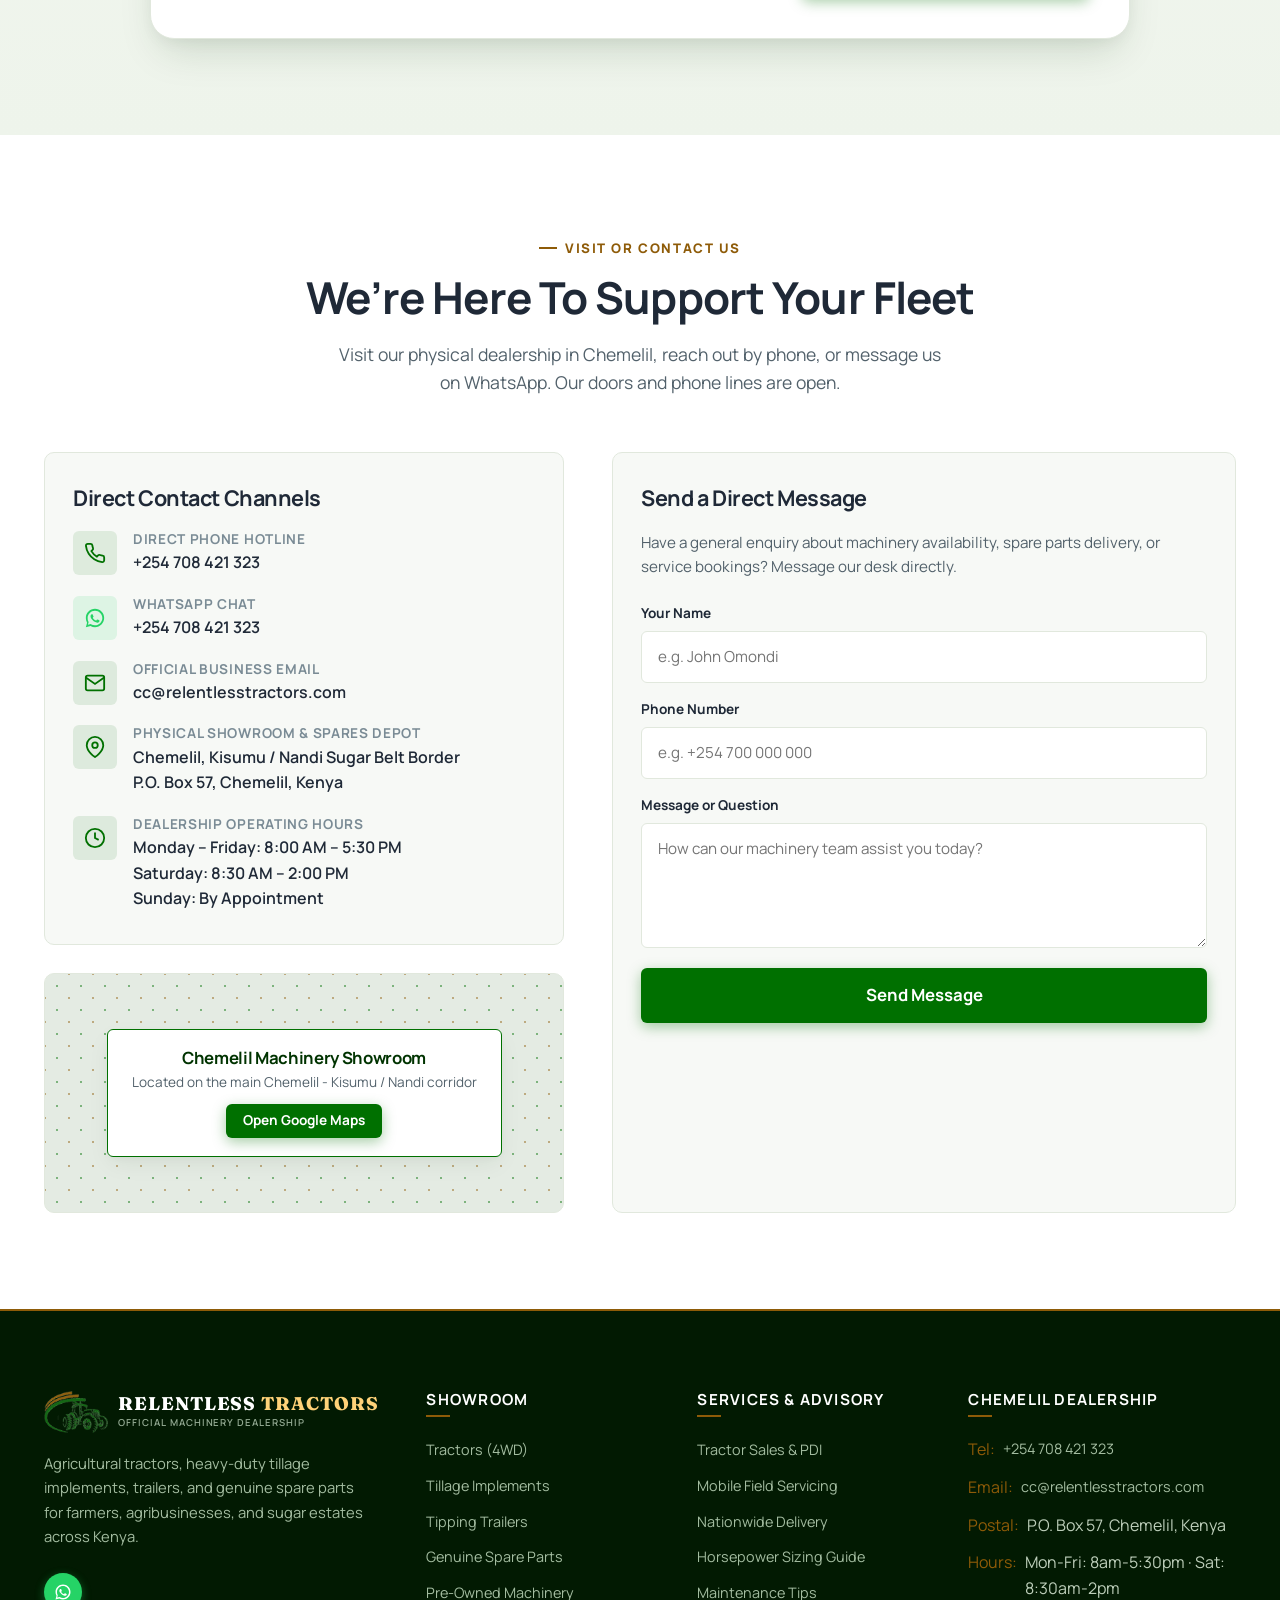
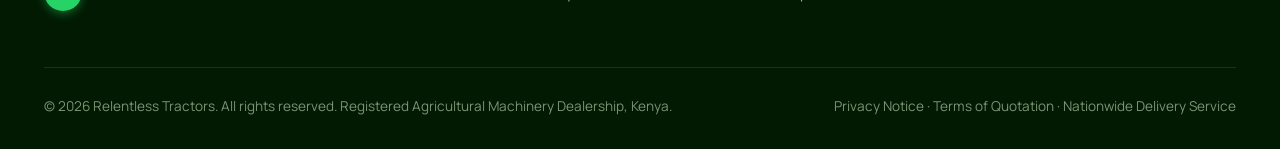
==== commit 3b9c7385: "Enhance site performance with lazy loading and reveal animations; update SEO metadata and sitemap" ====
--- a/index.html
+++ b/index.html
@@ -5,22 +5,28 @@
   <meta name="viewport" content="width=device-width, initial-scale=1.0, viewport-fit=cover">
   
   <!-- SEO Primary Metadata -->
-  <title>Relentless Tractors | Agricultural Tractors &amp; Machinery Dealership Kenya</title>
-  <meta name="description" content="Official website of Relentless Tractors Kenya. Explore Zoomlion 4WD tractors, heavy-duty disc ploughs, rotavators, tipping trailers, and genuine spare parts in Chemelil. Request a personalized quotation today.">
-  <meta name="keywords" content="Relentless Tractors, Zoomlion tractors Kenya, tractors for sale Kenya, agricultural machinery Kenya, Chemelil tractors, disc plough Kenya, tractor hire Kisumu, farm implements Eldoret">
+  <title>Tractors &amp; Farm Machinery in Kenya | Relentless Tractors</title>
+  <meta name="description" content="Shop Zoomlion tractors, farm implements and genuine spare parts in Kenya. Visit Relentless Tractors in Chemelil or request a tailored quotation.">
   <meta name="author" content="Relentless Tractors">
+  <meta name="robots" content="index, follow">
+  <meta name="theme-color" content="#003300">
   <link rel="canonical" href="https://relentlesstractors.com/">
+  <link rel="preload" as="image" href="assets/hero-tractor.jpg" fetchpriority="high">
 
   <!-- OpenGraph / Social Metadata -->
   <meta property="og:type" content="website">
+  <meta property="og:site_name" content="Relentless Tractors">
+  <meta property="og:locale" content="en_KE">
   <meta property="og:url" content="https://relentlesstractors.com/">
-  <meta property="og:title" content="Relentless Tractors | Power Your Next Harvest">
-  <meta property="og:description" content="Discover dependable tractors, implements, and genuine spare parts engineered for Kenyan farms. Request an official quotation from our Chemelil showroom.">
-  <meta property="og:image" content="assets/hero-tractor.jpg">
+  <meta property="og:title" content="Tractors &amp; Farm Machinery in Kenya | Relentless Tractors">
+  <meta property="og:description" content="Shop dependable Zoomlion tractors, farm implements and genuine parts for Kenyan farms. Visit our Chemelil showroom or request a tailored quote.">
+  <meta property="og:image" content="https://relentlesstractors.com/assets/hero-tractor.jpg">
+  <meta property="og:image:alt" content="Relentless tractor working on Kenyan farmland">
   <meta name="twitter:card" content="summary_large_image">
-  <meta name="twitter:title" content="Relentless Tractors Kenya">
-  <meta name="twitter:description" content="Agricultural machinery, 4WD tractors, implements, and genuine spares in Chemelil, Kenya.">
-  <meta name="twitter:image" content="assets/hero-tractor.jpg">
+  <meta name="twitter:title" content="Tractors &amp; Farm Machinery in Kenya | Relentless Tractors">
+  <meta name="twitter:description" content="Shop Zoomlion tractors, farm implements and genuine spare parts in Kenya. Visit our Chemelil showroom or request a tailored quote.">
+  <meta name="twitter:image" content="https://relentlesstractors.com/assets/hero-tractor.jpg">
+  <meta name="twitter:image:alt" content="Relentless tractor working on Kenyan farmland">
 
   <!-- Favicon -->
   <link rel="icon" type="image/png" href="assets/logo_original.png">
@@ -31,7 +37,7 @@
   <link href="https://fonts.googleapis.com/css2?family=Fraunces:ital,opsz,wght@0,9..144,600;0,9..144,700;0,9..144,800;1,9..144,600&family=Manrope:wght@400;500;600;700;800&display=swap" rel="stylesheet">
 
   <!-- Main Stylesheet -->
-  <link rel="stylesheet" href="assets/css/style.css">
+  <link rel="stylesheet" href="assets/css/style.css?v=20261003">
 
   <!-- Structured Data JSON-LD for Local Business & Agricultural Machinery Dealer -->
   <script type="application/ld+json">
@@ -39,10 +45,16 @@
     "@context": "https://schema.org",
     "@type": "AutoDealer",
     "name": "Relentless Tractors",
-    "image": "assets/hero-tractor.jpg",
+    "url": "https://relentlesstractors.com/",
+    "image": "https://relentlesstractors.com/assets/hero-tractor.jpg",
+    "logo": "https://relentlesstractors.com/assets/logo_original.png",
     "description": "Official agricultural machinery and tractor dealership serving farmers and agribusinesses across Kenya.",
     "telephone": "+254708421323",
     "email": "cc@relentlesstractors.com",
+    "areaServed": {
+      "@type": "Country",
+      "name": "Kenya"
+    },
     "address": {
       "@type": "PostalAddress",
       "streetAddress": "Chemelil Sugar Belt Road",
@@ -75,6 +87,7 @@
   </script>
 </head>
 <body>
+  <a class="skip-link" href="#mainContent">Skip to content</a>
 
   <!-- ========================================================================
        SITE HEADER & NAVIGATION
@@ -117,7 +130,7 @@
           </a>
 
           <!-- Mobile Hamburger Toggle -->
-          <button class="menu-btn" id="mobileMenuBtn" aria-label="Open mobile navigation">
+          <button class="menu-btn" id="mobileMenuBtn" aria-label="Open mobile navigation" aria-controls="mobileDrawer" aria-expanded="false">
             <svg width="26" height="26" viewBox="0 0 24 24" fill="none" stroke="currentColor" stroke-width="2.2" stroke-linecap="round">
               <line x1="3" y1="12" x2="21" y2="12"></line>
               <line x1="3" y1="6" x2="21" y2="6"></line>
@@ -131,8 +144,8 @@
   </header>
 
   <!-- Mobile Navigation Drawer -->
-  <div class="drawer-overlay" id="drawerOverlay"></div>
-  <aside class="mobile-nav-drawer" id="mobileDrawer">
+  <div class="drawer-overlay" id="drawerOverlay" aria-hidden="true"></div>
+  <aside class="mobile-nav-drawer" id="mobileDrawer" role="navigation" aria-label="Mobile navigation" aria-hidden="true" inert>
     <div class="mobile-drawer-header">
       <div class="brand">
         <img src="assets/logo_original.png" alt="Relentless Tractors" style="height: 36px;">
@@ -156,7 +169,7 @@
     </ul>
 
     <div class="mobile-drawer-actions">
-      <a href="#quote" class="btn btn-primary" onclick="document.getElementById('mobileDrawer').classList.remove('open'); document.getElementById('drawerOverlay').classList.remove('active');">
+      <a href="#quote" class="btn btn-primary">
         Request a Quotation
       </a>
       <a href="https://wa.me/254708421323" class="btn btn-whatsapp" target="_blank" rel="noopener noreferrer">
@@ -1620,7 +1633,7 @@
   </div>
 
   <!-- Main JavaScript Logic -->
-  <script src="assets/js/app.js"></script>
+  <script src="assets/js/app.js?v=20261003"></script>
 
 </body>
 </html>
--- a/assets/css/style.css
+++ b/assets/css/style.css
@@ -315,47 +315,94 @@
 /* ==========================================================================
    NAVIGATION BAR
    ========================================================================== */
+
+/* Entry animation: header slides down from above */
+@keyframes headerSlideDown {
+  from {
+    transform: translateY(-100%);
+    opacity: 0;
+  }
+  to {
+    transform: translateY(0);
+    opacity: 1;
+  }
+}
+
+/* Staggered nav-link fade-in */
+@keyframes navLinkFadeIn {
+  from {
+    opacity: 0;
+    transform: translateY(-6px);
+  }
+  to {
+    opacity: 1;
+    transform: translateY(0);
+  }
+}
+
+/* Glowing pulse on active pill */
+@keyframes activeGlow {
+  0%, 100% { box-shadow: 0 0 0 1px rgba(142, 91, 8, 0.45), 0 0 8px rgba(142, 91, 8, 0.25); }
+  50%       { box-shadow: 0 0 0 1px rgba(142, 91, 8, 0.7),  0 0 16px rgba(142, 91, 8, 0.45); }
+}
+
 .site-header {
   position: fixed;
   top: 0;
   left: 0;
   right: 0;
   z-index: 1000;
-  transition: all 0.3s cubic-bezier(0.16, 1, 0.3, 1);
-  padding: 14px 0;
-  background: rgba(0, 45, 0, 0.55);
-  backdrop-filter: blur(18px) saturate(1.6);
-  -webkit-backdrop-filter: blur(18px) saturate(1.6);
-  border-bottom: 1px solid rgba(255, 255, 255, 0.07);
+  padding: 12px 0;
+  background: rgba(0, 40, 0, 0.6);
+  backdrop-filter: blur(20px) saturate(1.8);
+  -webkit-backdrop-filter: blur(20px) saturate(1.8);
+  border-bottom: 1px solid rgba(255, 255, 255, 0.08);
+  /* Entry animation */
+  animation: headerSlideDown 0.6s cubic-bezier(0.16, 1, 0.3, 1) both;
+  /* Smooth property transitions after load */
+  transition: padding 0.35s cubic-bezier(0.16, 1, 0.3, 1),
+              background 0.35s ease,
+              box-shadow 0.35s ease,
+              border-color 0.35s ease;
 }
 
 .site-header.scrolled {
-  padding: 10px 0;
-  background: rgba(0, 30, 0, 0.96);
-  box-shadow: 0 8px 28px rgba(0, 0, 0, 0.4);
-  border-bottom: 1px solid rgba(142, 91, 8, 0.25);
+  padding: 8px 0;
+  background: rgba(0, 25, 0, 0.97);
+  box-shadow: 0 6px 32px rgba(0, 0, 0, 0.5), 0 1px 0 rgba(142, 91, 8, 0.3);
+  border-bottom: 1px solid rgba(142, 91, 8, 0.28);
 }
 
 .header-inner {
   display: flex;
   align-items: center;
   justify-content: space-between;
-  gap: 16px;
-}
-
-/* Brand */
+  gap: 20px;
+  /* Brand gets its own space; nav takes remaining and centers itself */
+}
+
+/* Brand — fixed-width anchor so nav never overlaps it */
 .brand {
   display: flex;
   align-items: center;
-  gap: 12px;
+  gap: 10px;
   text-decoration: none;
+  flex-shrink: 0;          /* never compress */
+  min-width: 0;
+  /* Animate brand in slightly after header */
+  animation: navLinkFadeIn 0.55s 0.2s cubic-bezier(0.16, 1, 0.3, 1) both;
+}
+
+.brand:hover .brand-logo-img {
+  transform: scale(1.06) rotate(-3deg);
 }
 
 .brand-logo-img {
   height: 40px;
   width: auto;
   object-fit: contain;
-  filter: drop-shadow(0 2px 6px rgba(0,0,0,0.5));
+  filter: drop-shadow(0 2px 8px rgba(0,0,0,0.55));
+  transition: transform 0.35s cubic-bezier(0.16, 1, 0.3, 1);
 }
 
 .brand-text-wrap {
@@ -365,7 +412,7 @@
 
 .brand-name {
   color: var(--white);
-  font-size: 1.1rem;
+  font-size: 1.08rem;
   font-weight: 800;
   letter-spacing: 0.05em;
   font-family: 'Fraunces', serif;
@@ -378,19 +425,23 @@
 }
 
 .brand-tagline {
-  font-size: 0.62rem;
-  letter-spacing: 0.11em;
+  font-size: 0.6rem;
+  letter-spacing: 0.1em;
   text-transform: uppercase;
-  color: rgba(209, 231, 208, 0.75);
+  color: rgba(209, 231, 208, 0.7);
   font-weight: 600;
   white-space: nowrap;
 }
 
-/* Nav Links */
+/* ── Desktop Nav ── */
 .desktop-nav {
-  flex: 1;
-  display: flex;
-  justify-content: center;
+  flex: 1;                   /* takes all remaining space */
+  display: flex;
+  justify-content: center;   /* pill sits in the centre */
+  min-width: 0;
+  overflow: visible;
+  /* Slide in after header */
+  animation: navLinkFadeIn 0.55s 0.35s cubic-bezier(0.16, 1, 0.3, 1) both;
 }
 
 .nav-links {
@@ -398,38 +449,51 @@
   align-items: center;
   gap: 2px;
   list-style: none;
-  background: rgba(255, 255, 255, 0.06);
-  border: 1px solid rgba(255, 255, 255, 0.1);
+  background: rgba(255, 255, 255, 0.07);
+  border: 1px solid rgba(255, 255, 255, 0.12);
   border-radius: var(--radius-full);
-  padding: 5px 8px;
-  backdrop-filter: blur(8px);
+  padding: 4px 6px;
+  backdrop-filter: blur(10px);
   white-space: nowrap;
-}
+  /* subtle inner glow line at top */
+  box-shadow: inset 0 1px 0 rgba(255,255,255,0.1);
+}
+
+/* Stagger each link's entry */
+.nav-links li:nth-child(1) .nav-link { animation: navLinkFadeIn 0.4s 0.45s both; }
+.nav-links li:nth-child(2) .nav-link { animation: navLinkFadeIn 0.4s 0.52s both; }
+.nav-links li:nth-child(3) .nav-link { animation: navLinkFadeIn 0.4s 0.59s both; }
+.nav-links li:nth-child(4) .nav-link { animation: navLinkFadeIn 0.4s 0.66s both; }
+.nav-links li:nth-child(5) .nav-link { animation: navLinkFadeIn 0.4s 0.73s both; }
+.nav-links li:nth-child(6) .nav-link { animation: navLinkFadeIn 0.4s 0.80s both; }
+.nav-links li:nth-child(7) .nav-link { animation: navLinkFadeIn 0.4s 0.87s both; }
+.nav-links li:nth-child(8) .nav-link { animation: navLinkFadeIn 0.4s 0.94s both; }
 
 .nav-link {
-  color: rgba(224, 234, 222, 0.88);
-  font-size: 0.82rem;
+  color: rgba(224, 234, 222, 0.85);
+  font-size: 0.8rem;
   font-weight: 600;
-  letter-spacing: 0.01em;
-  position: relative;
+  letter-spacing: 0.015em;
   padding: 6px 11px;
   border-radius: var(--radius-full);
-  transition: all 0.2s ease;
+  transition: color 0.2s ease, background 0.2s ease, transform 0.2s ease;
   white-space: nowrap;
+  display: block;
 }
 
 .nav-link:hover {
   color: var(--white);
-  background: rgba(255, 255, 255, 0.1);
+  background: rgba(255, 255, 255, 0.11);
+  transform: translateY(-1px);
 }
 
 .nav-link.active {
   color: var(--white);
-  background: rgba(142, 91, 8, 0.25);
-  box-shadow: 0 0 0 1px rgba(142, 91, 8, 0.4);
-}
-
-/* remove old underline — pill highlight replaces it */
+  background: rgba(142, 91, 8, 0.28);
+  animation: activeGlow 2.8s ease-in-out infinite;
+}
+
+/* No old underline */
 .nav-link::after {
   display: none;
 }
@@ -2428,3 +2492,347 @@
   opacity: 1;
   pointer-events: auto;
 }
+
+/* ==========================================================================
+   PREMIUM MOTION & LAZY-LOAD ENHANCEMENTS
+   ========================================================================== */
+body::before,
+body::after {
+  content: "";
+  position: fixed;
+  z-index: 0;
+  width: 460px;
+  height: 460px;
+  border-radius: 50%;
+  filter: blur(100px);
+  opacity: 0.18;
+  pointer-events: none;
+}
+
+body::before {
+  top: -130px;
+  left: -80px;
+  background: rgba(142, 91, 8, 0.45);
+}
+
+body::after {
+  right: -100px;
+  bottom: -130px;
+  background: rgba(0, 112, 0, 0.45);
+}
+
+main,
+header,
+footer,
+section,
+article,
+aside {
+  position: relative;
+  z-index: 1;
+}
+
+.reveal {
+  opacity: 0;
+  transform: translateY(30px) scale(0.985);
+  transition: opacity 0.8s cubic-bezier(0.16, 1, 0.3, 1),
+              transform 0.8s cubic-bezier(0.16, 1, 0.3, 1);
+}
+
+.reveal.is-visible {
+  opacity: 1;
+  transform: translateY(0) scale(1);
+}
+
+.lazy-image {
+  opacity: 0.4;
+  filter: saturate(0.8) blur(4px);
+  transform: scale(1.02);
+  transition: opacity 0.7s ease, filter 0.8s ease, transform 0.8s ease;
+}
+
+.lazy-image.is-loaded {
+  opacity: 1;
+  filter: saturate(1) blur(0);
+  transform: scale(1);
+}
+
+.machinery-card,
+.service-card,
+.gallery-card,
+.blog-card,
+.contact-card,
+.quote-card,
+.feature-panel,
+.about-visual,
+.stat-card {
+  overflow: hidden;
+}
+
+.machinery-card::before,
+.service-card::before,
+.gallery-card::before,
+.blog-card::before,
+.quote-card::before,
+.contact-card::before {
+  content: "";
+  position: absolute;
+  inset: 0;
+  background: linear-gradient(135deg, rgba(255,255,255,0.18), transparent 45%, transparent 100%);
+  opacity: 0;
+  transition: opacity 0.35s ease;
+  pointer-events: none;
+}
+
+.machinery-card:hover::before,
+.service-card:hover::before,
+.gallery-card:hover::before,
+.blog-card:hover::before,
+.quote-card:hover::before,
+.contact-card:hover::before {
+  opacity: 1;
+}
+
+@media (prefers-reduced-motion: reduce) {
+  html {
+    scroll-behavior: auto;
+  }
+
+  *, *::before, *::after {
+    animation: none !important;
+    transition-duration: 0.01ms !important;
+    transition-delay: 0ms !important;
+  }
+
+  .reveal,
+  .lazy-image {
+    opacity: 1;
+    transform: none;
+    filter: none;
+  }
+}
+
+/* Mobile layout, navigation, and touch-target refinements */
+.skip-link {
+  position: fixed;
+  top: 12px;
+  left: 12px;
+  z-index: 2000;
+  padding: 12px 16px;
+  color: var(--white);
+  background: var(--deep-green);
+  border: 2px solid var(--gold-light);
+  border-radius: var(--radius-sm);
+  transform: translateY(-160%);
+}
+
+.skip-link:focus {
+  transform: translateY(0);
+}
+
+@media (max-width: 1100px) {
+  .desktop-nav {
+    display: none;
+  }
+
+  .menu-btn {
+    display: inline-flex;
+    align-items: center;
+    justify-content: center;
+    min-width: 44px;
+    min-height: 44px;
+  }
+}
+
+@media (max-width: 768px) {
+  :root {
+    --header-height: 68px;
+  }
+
+  .container {
+    padding-left: 20px;
+    padding-right: 20px;
+  }
+
+  .site-header {
+    padding: 8px 0;
+  }
+
+  .header-inner {
+    gap: 10px;
+  }
+
+  .header-actions {
+    gap: 4px;
+  }
+
+  .header-actions .btn-primary.btn-sm,
+  .header-actions .wa-round-btn {
+    display: none;
+  }
+
+  .hero-section {
+    min-height: auto;
+    padding-top: calc(var(--header-height) + 48px);
+    padding-bottom: 52px;
+  }
+
+  .hero-headline {
+    font-size: clamp(2.35rem, 10vw, 3.65rem);
+  }
+
+  .hero-subtext {
+    font-size: 1rem;
+    margin-bottom: 26px;
+  }
+
+  .hero-actions {
+    gap: 12px;
+    margin-bottom: 28px;
+  }
+
+  .hero-actions > .btn {
+    width: 100%;
+    white-space: normal;
+    text-align: center;
+  }
+
+  .hero-whatsapp-inline {
+    justify-content: center;
+    width: 100%;
+    min-height: 44px;
+  }
+
+  .hero-trust-bar {
+    margin-top: 32px;
+    padding-top: 24px;
+  }
+
+  .section-head {
+    margin-bottom: 36px;
+  }
+
+  .products-grid,
+  .blog-grid,
+  .services-grid,
+  .features-grid-4,
+  .category-cards-grid {
+    grid-template-columns: minmax(0, 1fr);
+    gap: 20px;
+  }
+
+  .machinery-card,
+  .service-card,
+  .blog-card,
+  .feature-box {
+    min-width: 0;
+  }
+
+  .about-main-image img {
+    height: min(72vw, 360px);
+  }
+
+  .gallery-grid {
+    grid-auto-rows: 200px;
+  }
+
+  .form-control,
+  select.form-control,
+  textarea.form-control {
+    min-height: 48px;
+    font-size: 16px;
+  }
+
+  textarea.form-control {
+    min-height: 120px;
+  }
+
+  .site-footer {
+    padding-top: 56px;
+    padding-bottom: 28px;
+  }
+
+  .footer-bottom-bar {
+    flex-direction: column;
+    align-items: flex-start;
+  }
+
+  .mobile-bottom-bar {
+    padding: 10px 16px calc(10px + env(safe-area-inset-bottom));
+  }
+
+  .mobile-bottom-bar .btn {
+    min-height: 48px;
+  }
+
+  main {
+    padding-bottom: 72px;
+  }
+
+  .floating-whatsapp-widget {
+    bottom: calc(84px + env(safe-area-inset-bottom));
+  }
+}
+
+@media (max-width: 480px) {
+  .container {
+    padding-left: 16px;
+    padding-right: 16px;
+  }
+
+  .brand {
+    gap: 8px;
+  }
+
+  .brand-logo-img {
+    height: 36px;
+  }
+
+  .brand-name {
+    font-size: 0.96rem;
+    letter-spacing: 0.025em;
+  }
+
+  .brand-tagline {
+    display: none;
+  }
+
+  .hero-section {
+    padding-top: calc(var(--header-height) + 36px);
+  }
+
+  .hero-trust-bar {
+    gap: 14px;
+  }
+
+  .card-image-box {
+    height: 210px;
+  }
+
+  .card-body,
+  .blog-card-body {
+    padding: 20px;
+  }
+
+  .quote-card-header,
+  .quote-card-body {
+    padding: 20px;
+  }
+
+  .modal-backdrop {
+    align-items: flex-end;
+    padding: 0;
+  }
+
+  .modal-window {
+    max-height: 92dvh;
+    border-radius: var(--radius-lg) var(--radius-lg) 0 0;
+  }
+
+  .modal-inner-grid {
+    padding: 22px 18px calc(22px + env(safe-area-inset-bottom));
+  }
+
+  .modal-main-img-box {
+    height: 230px;
+  }
+}
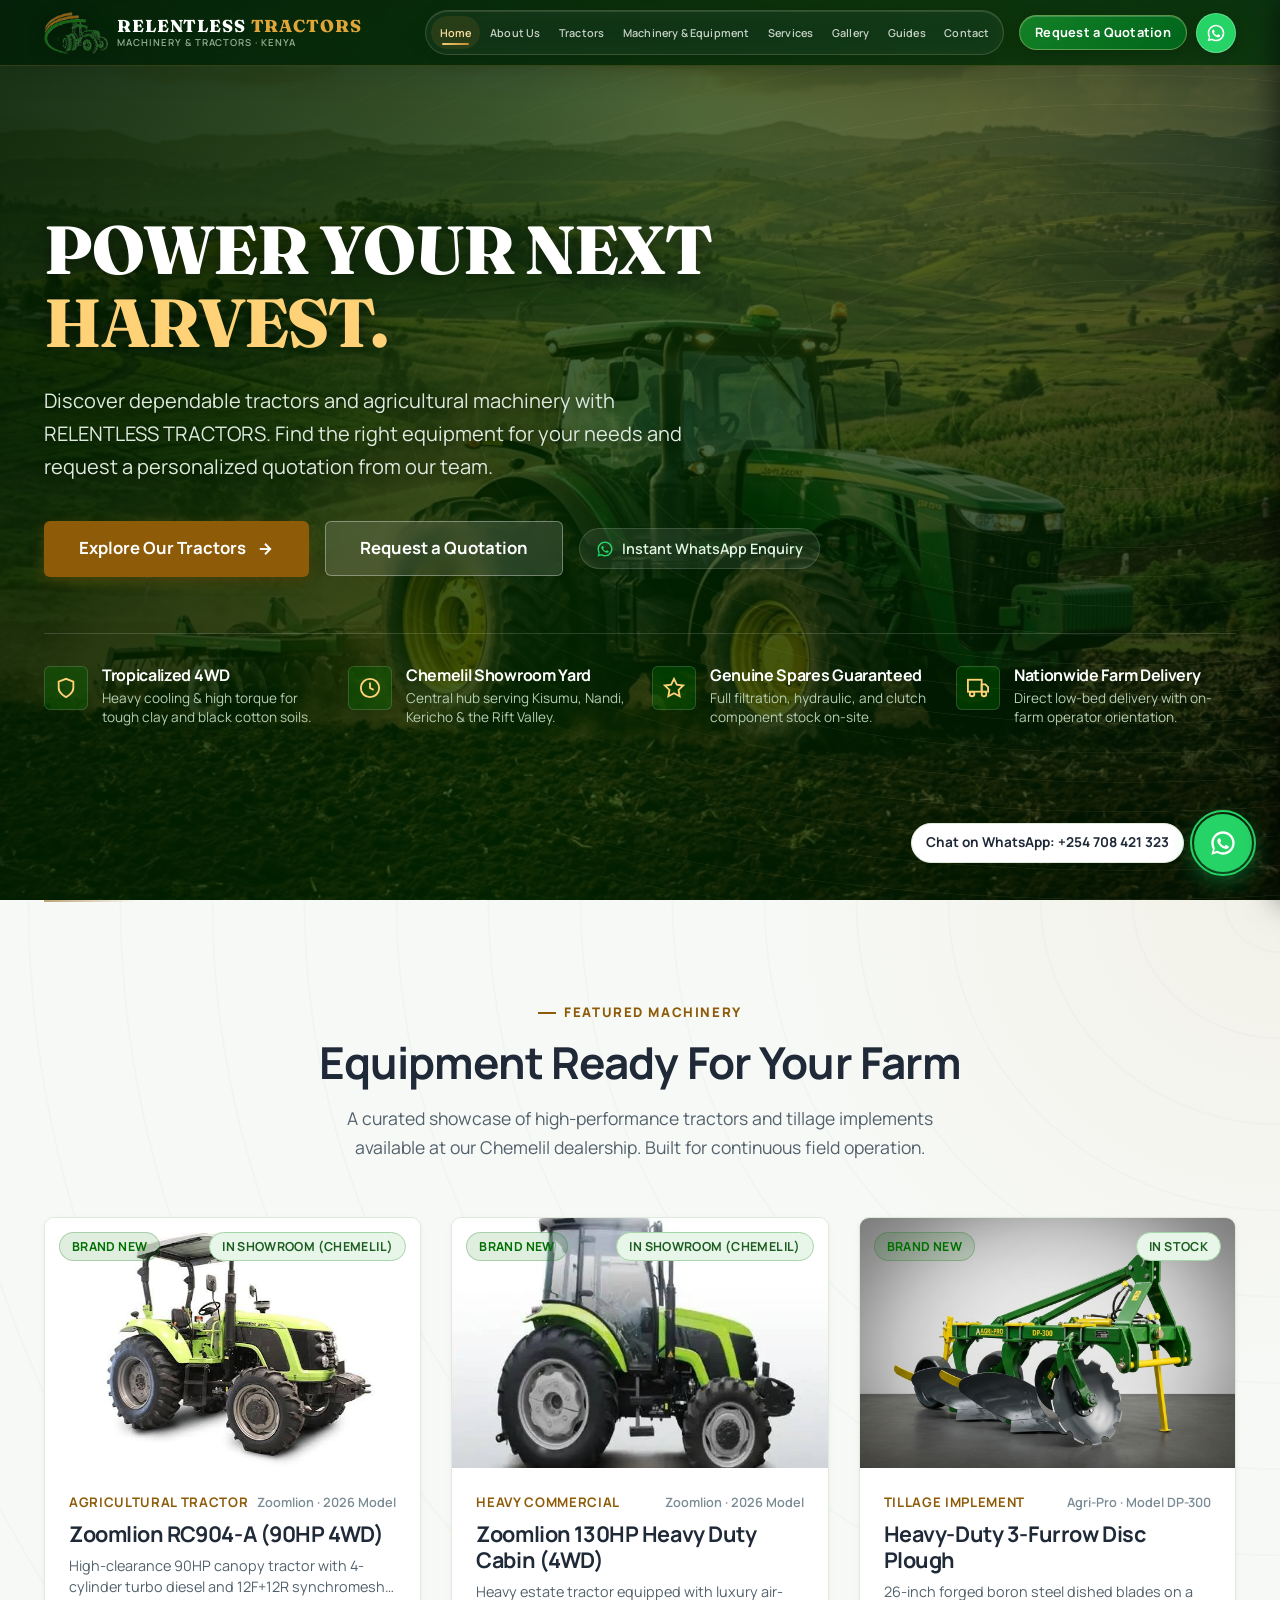
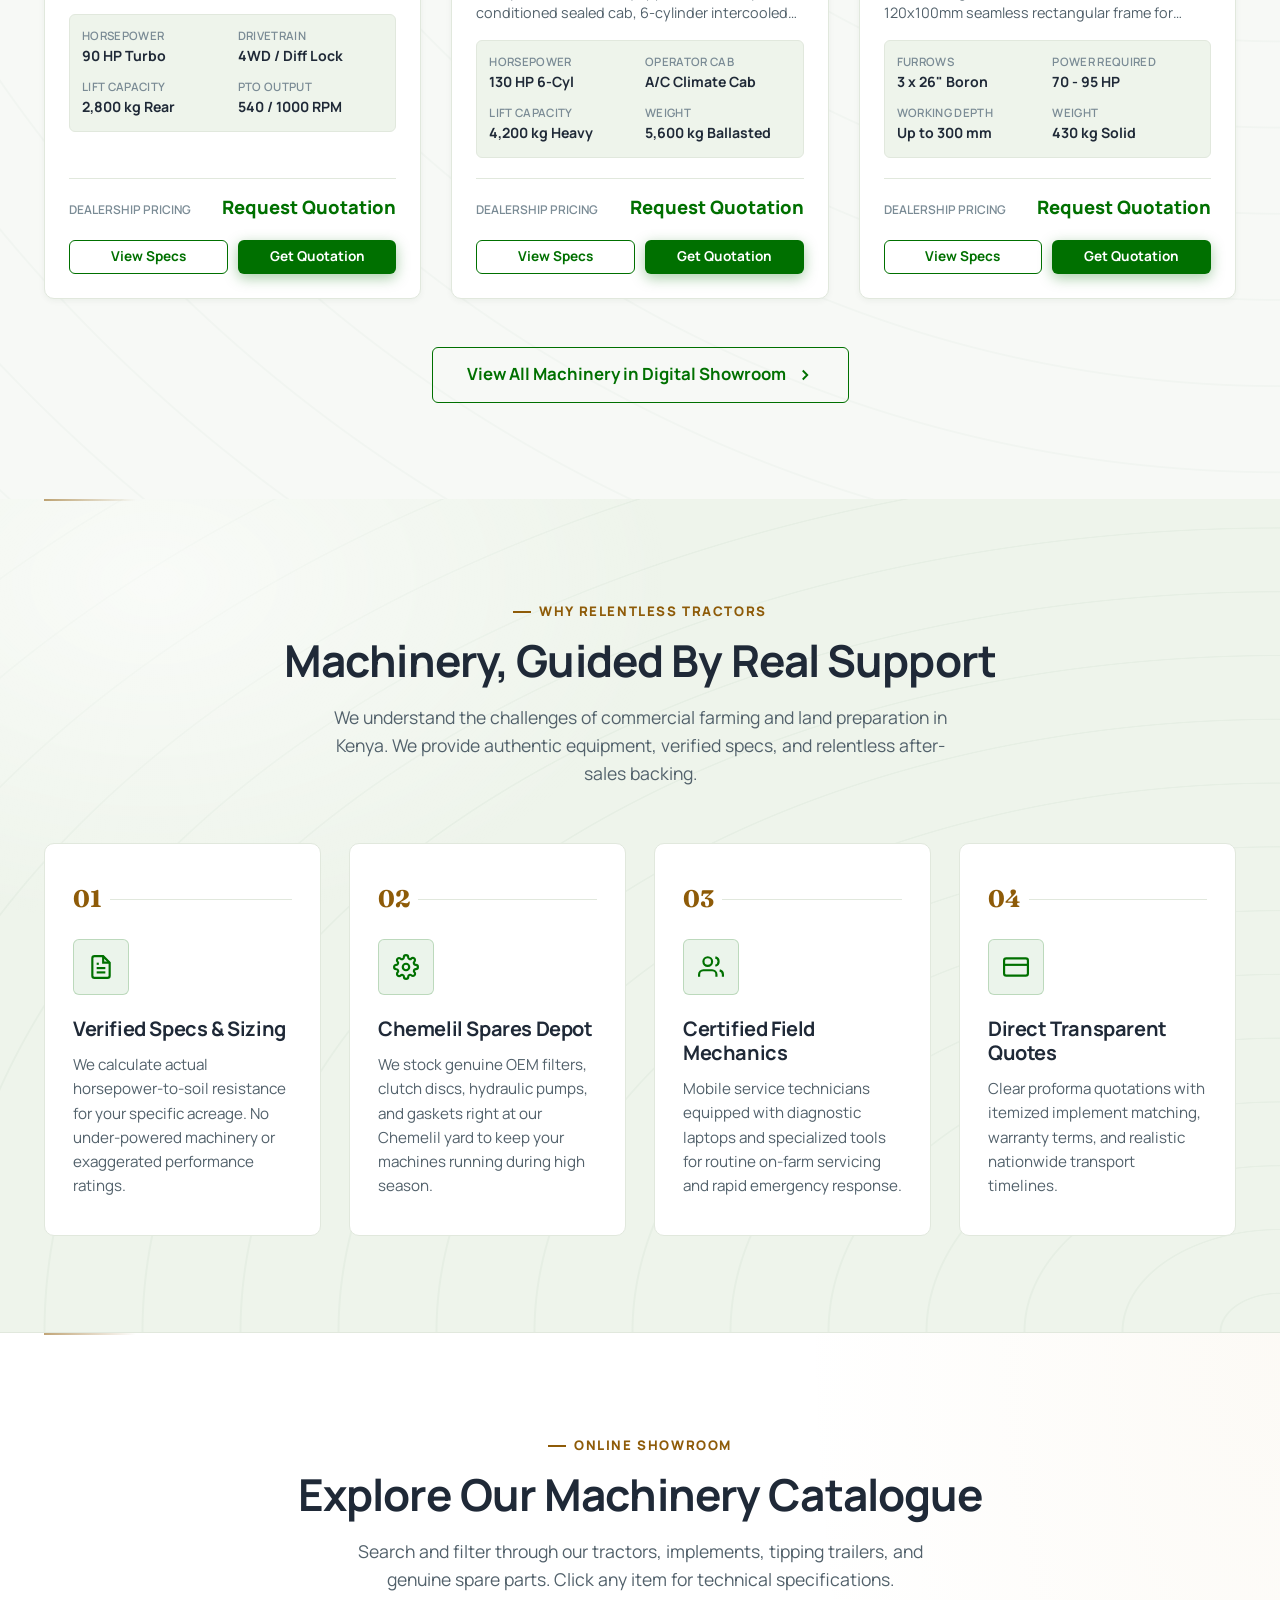
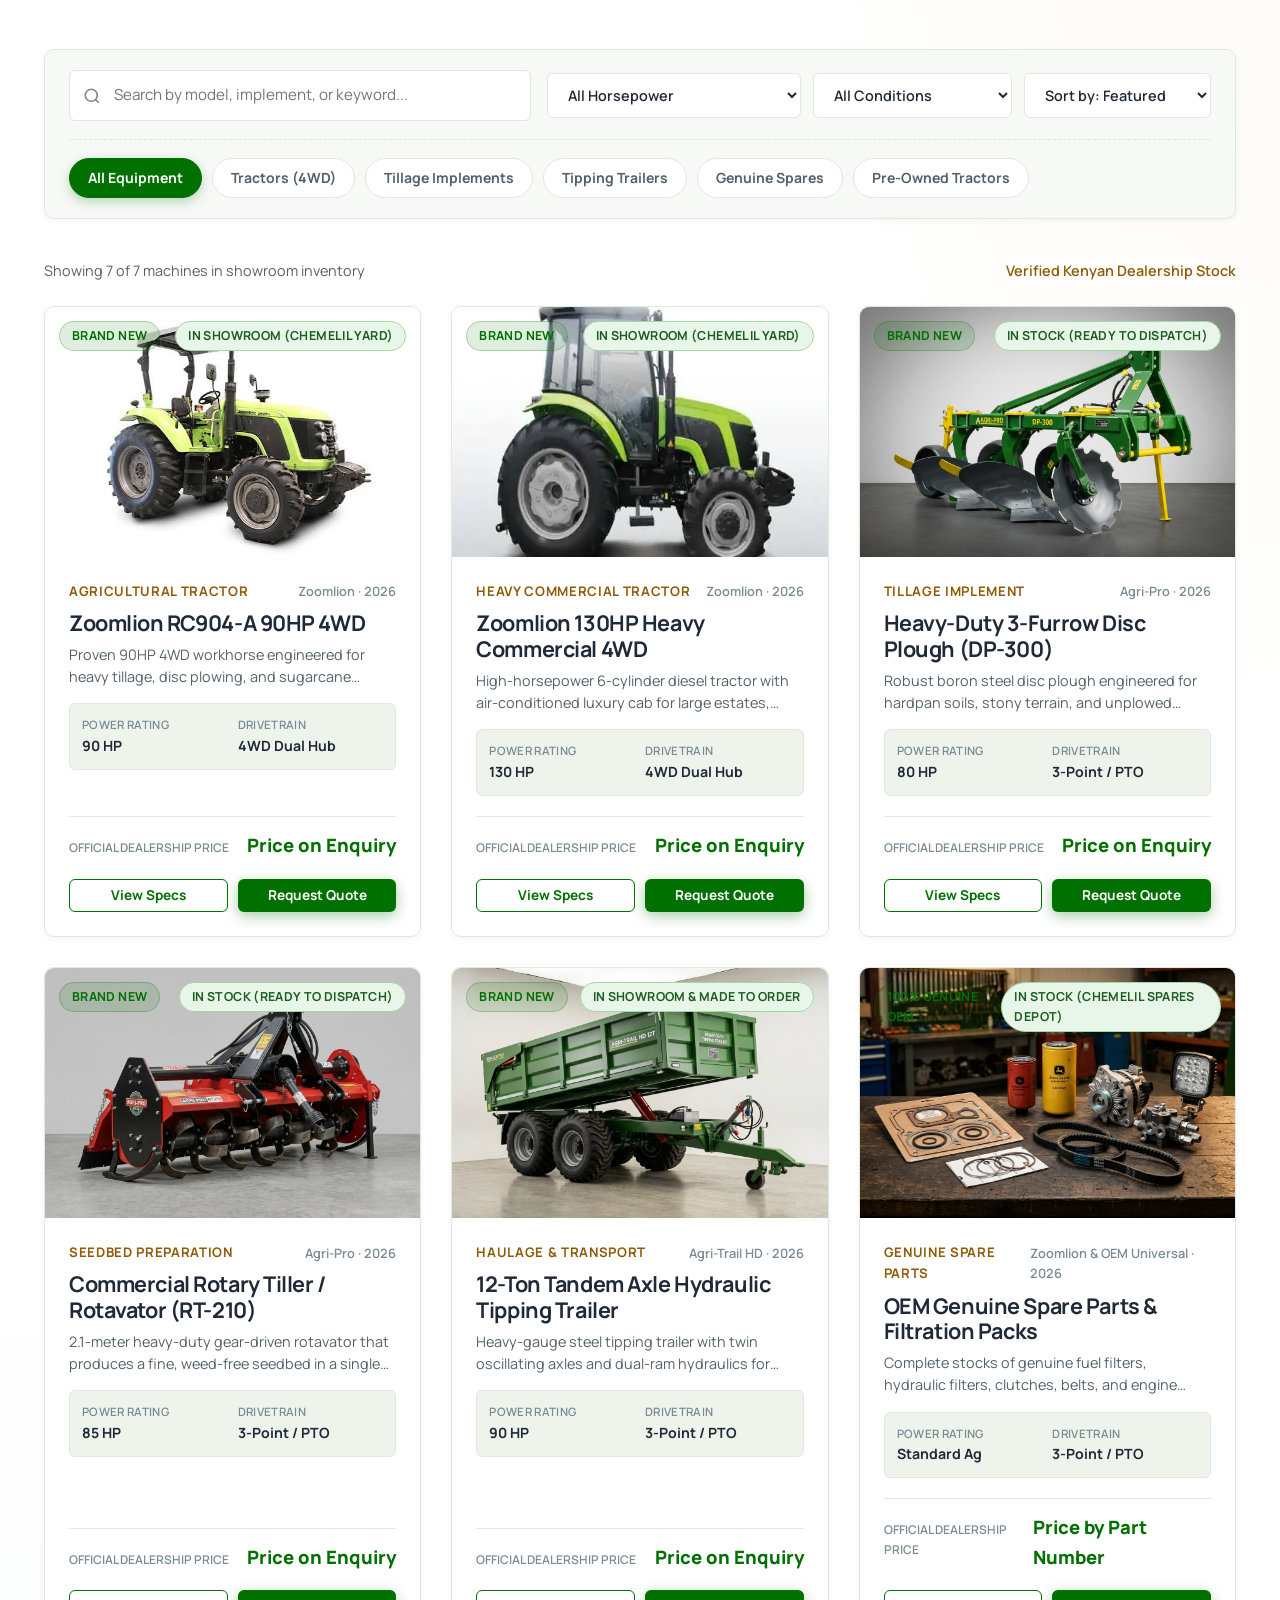
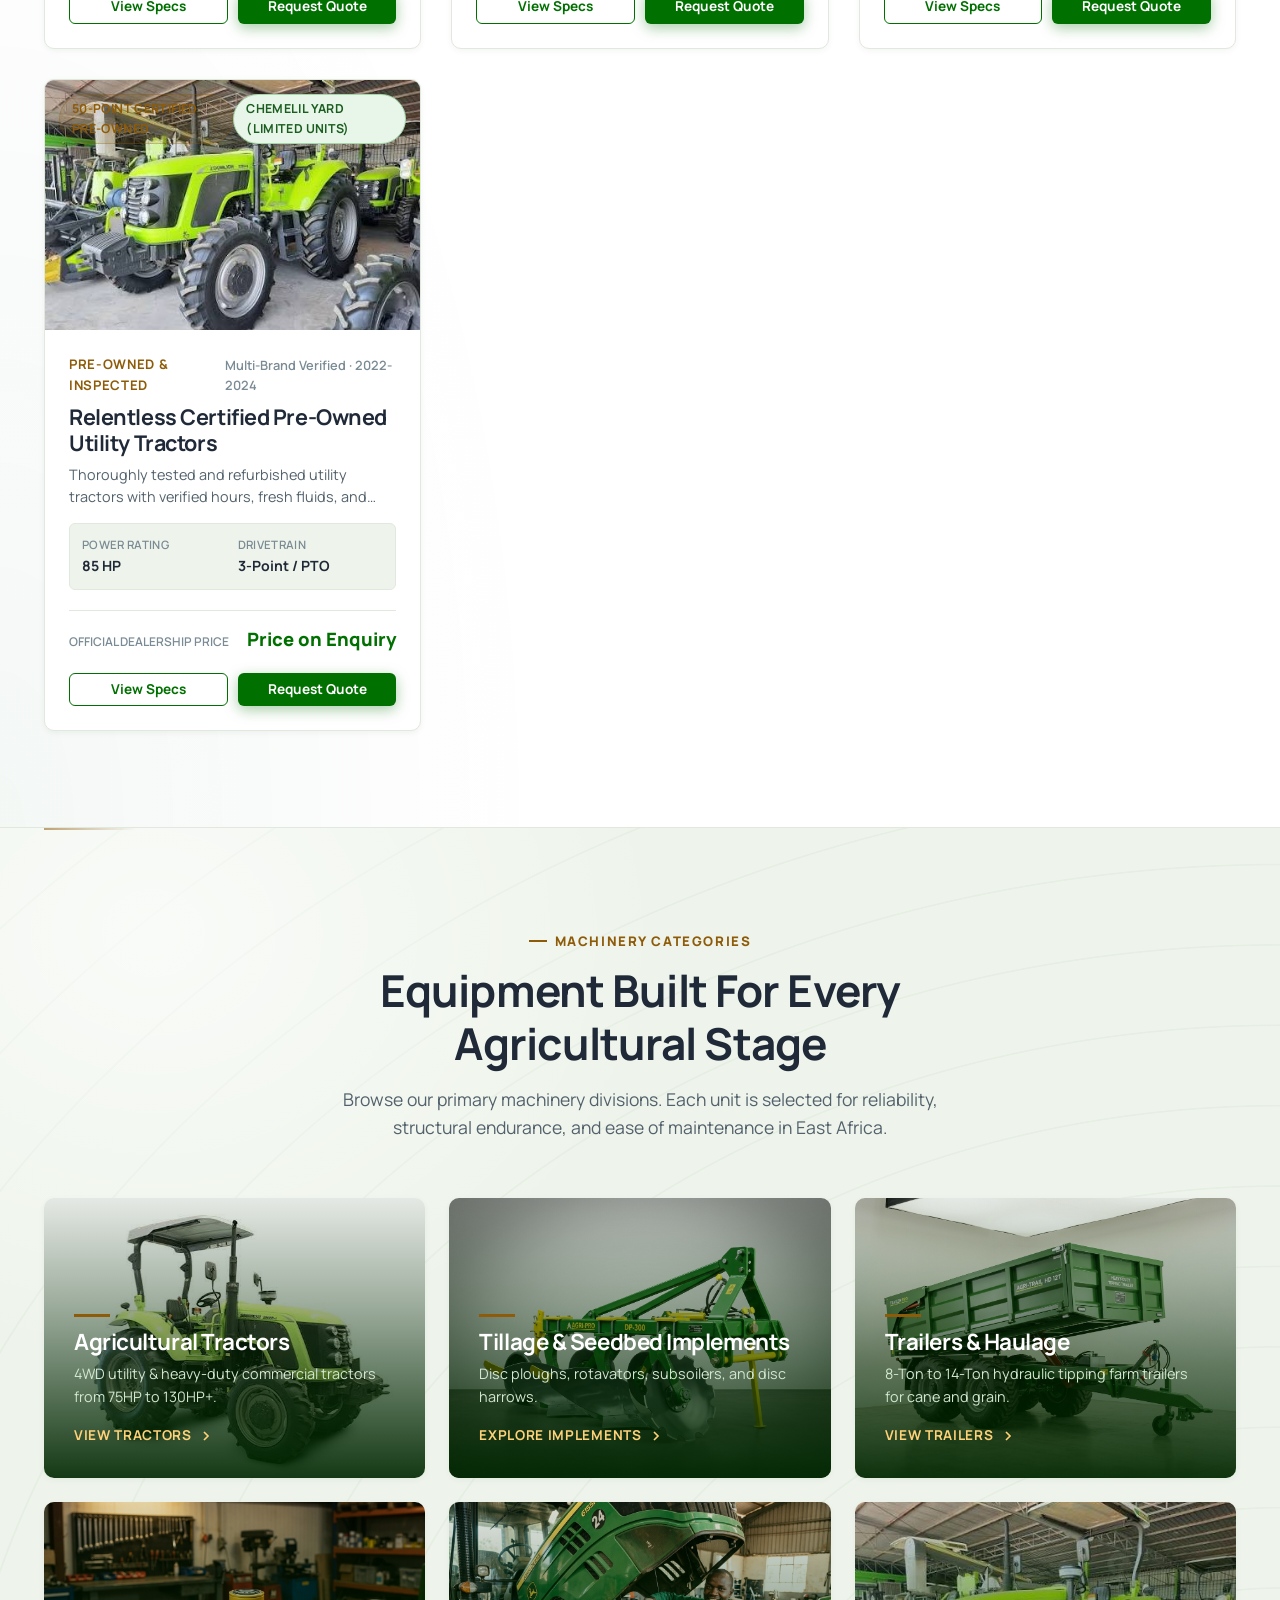
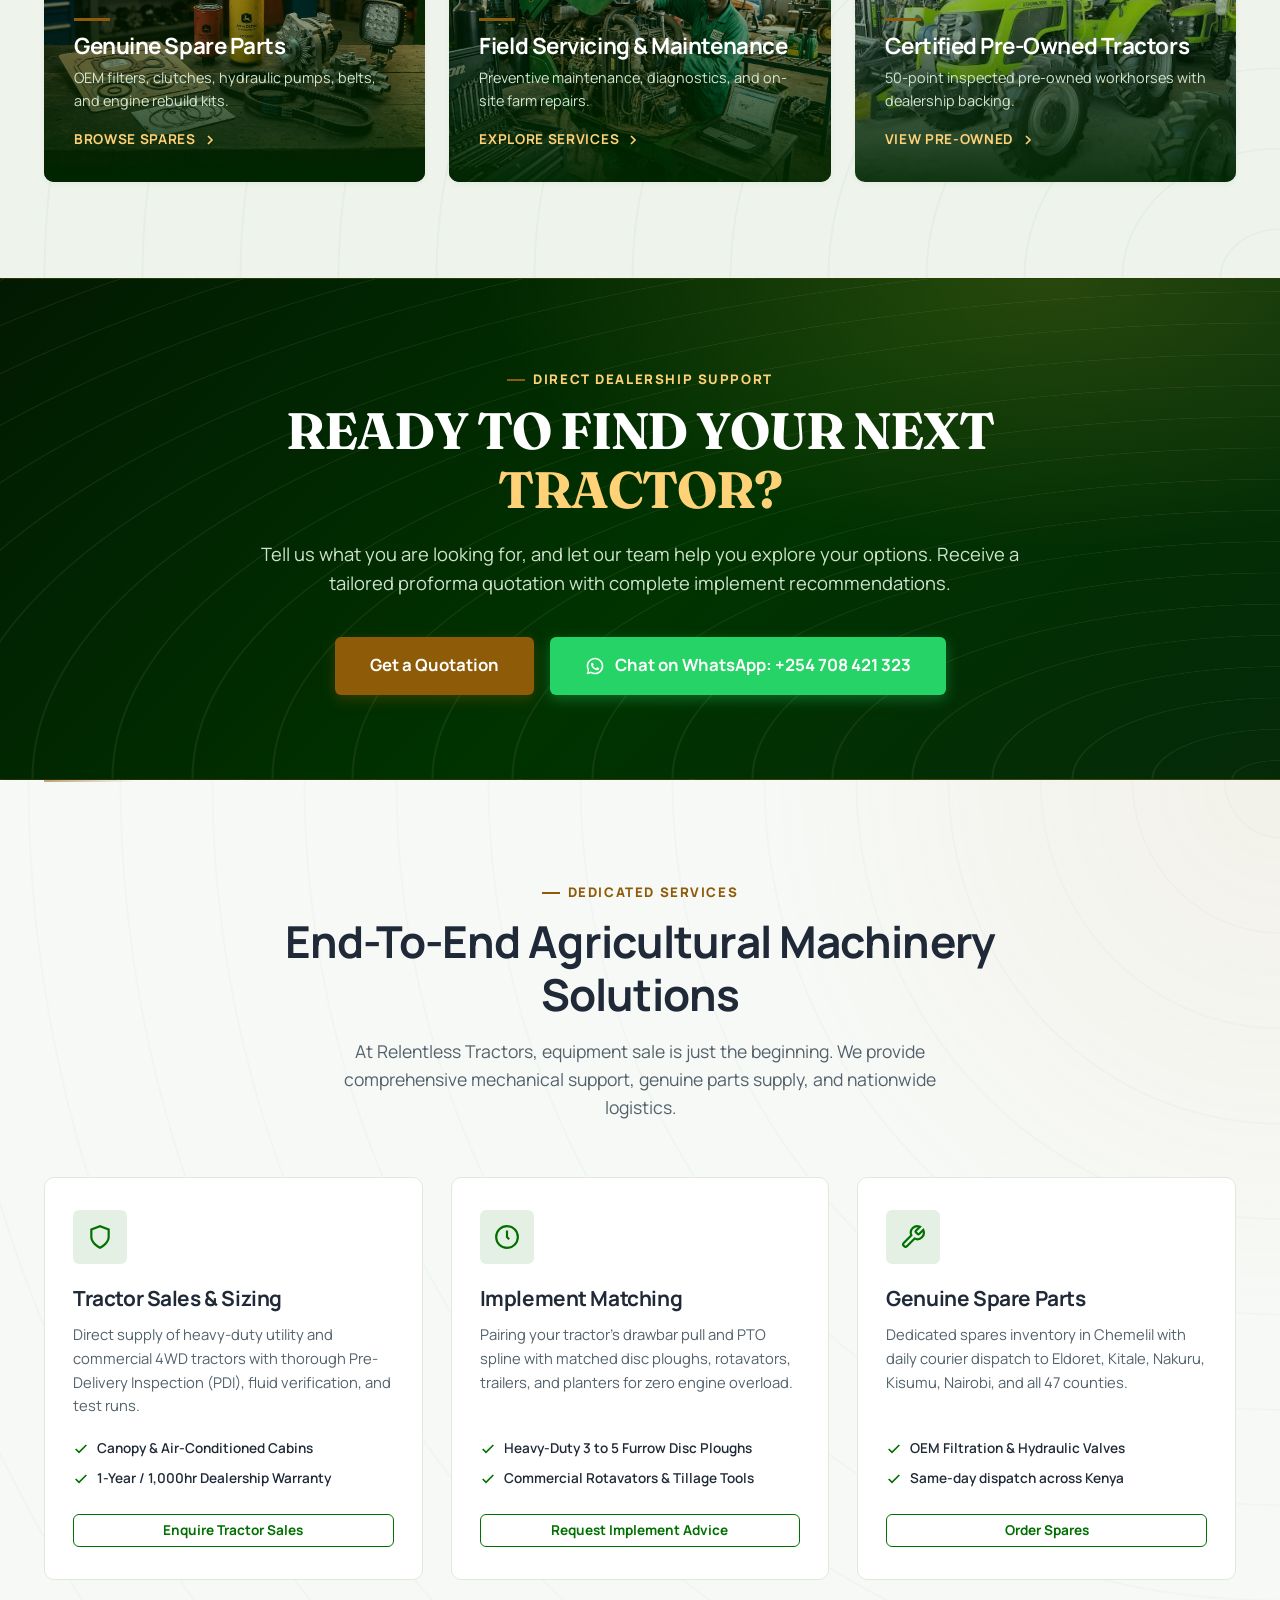
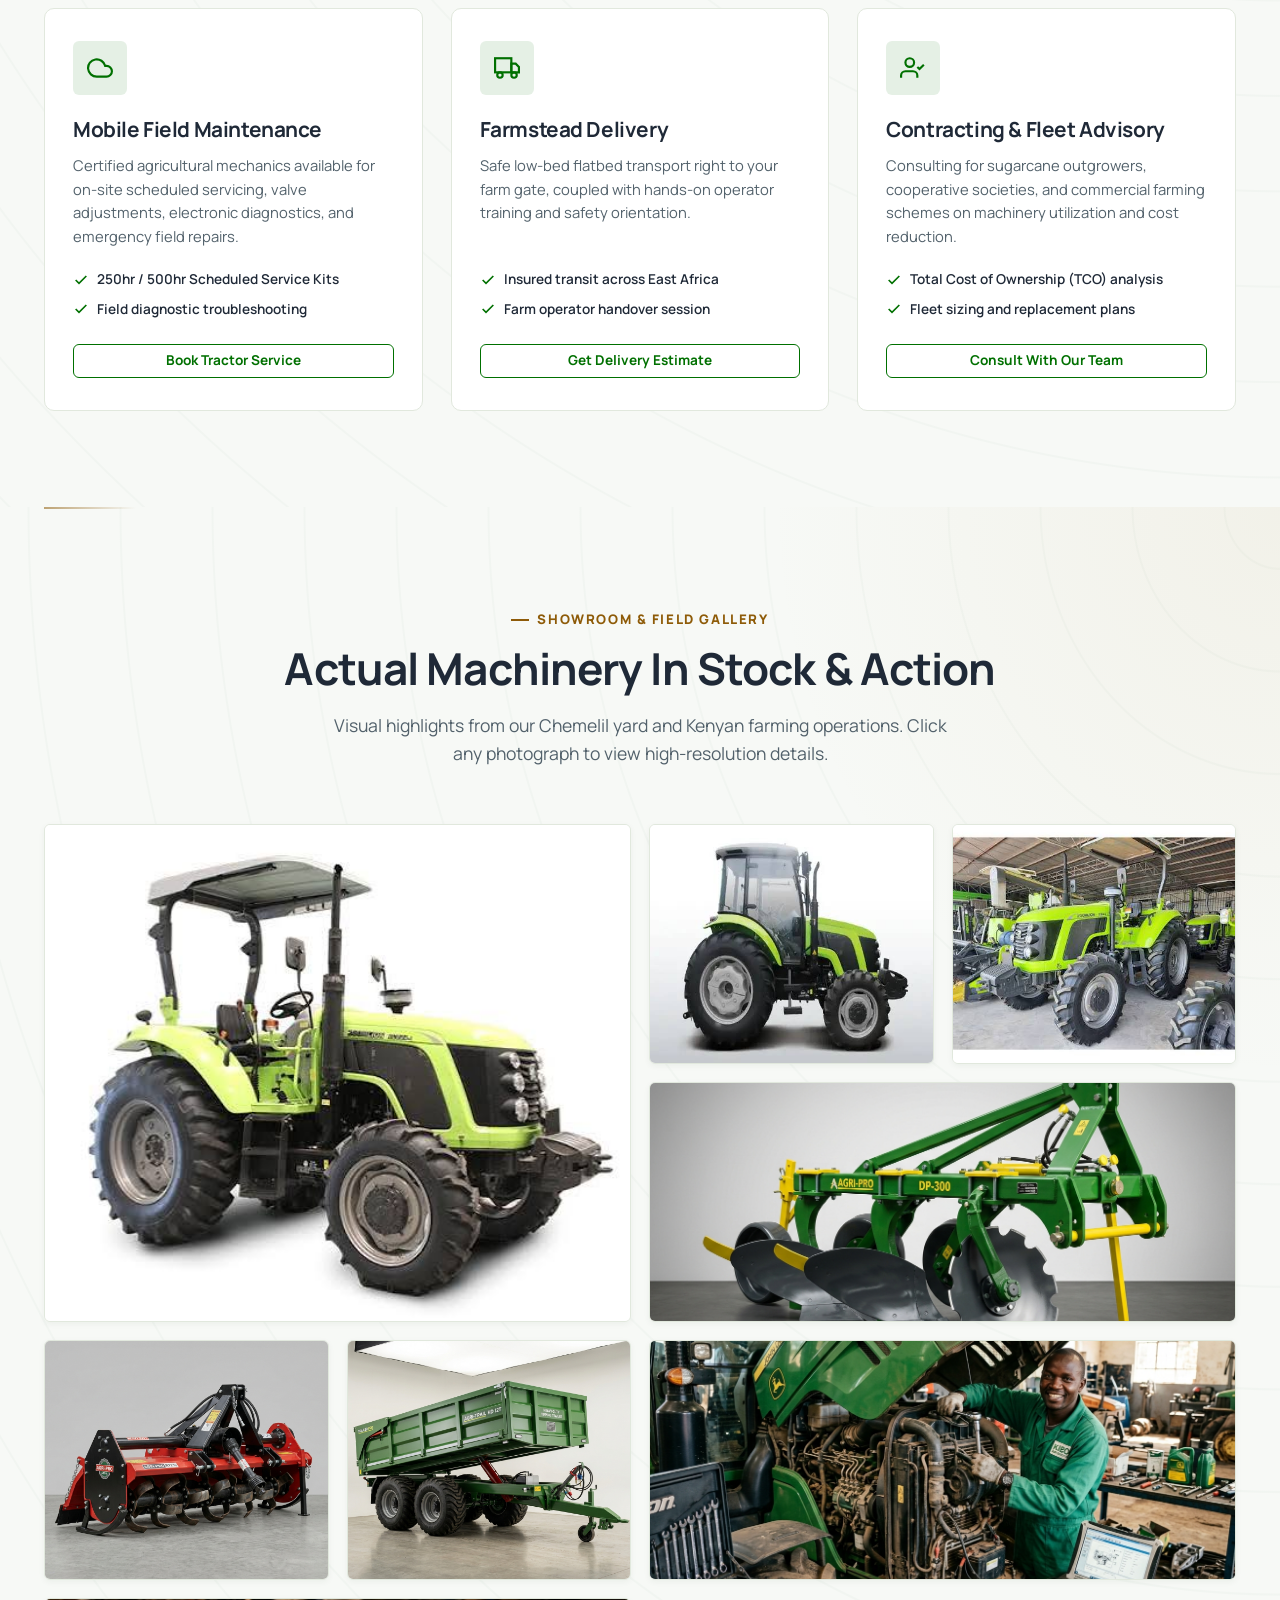
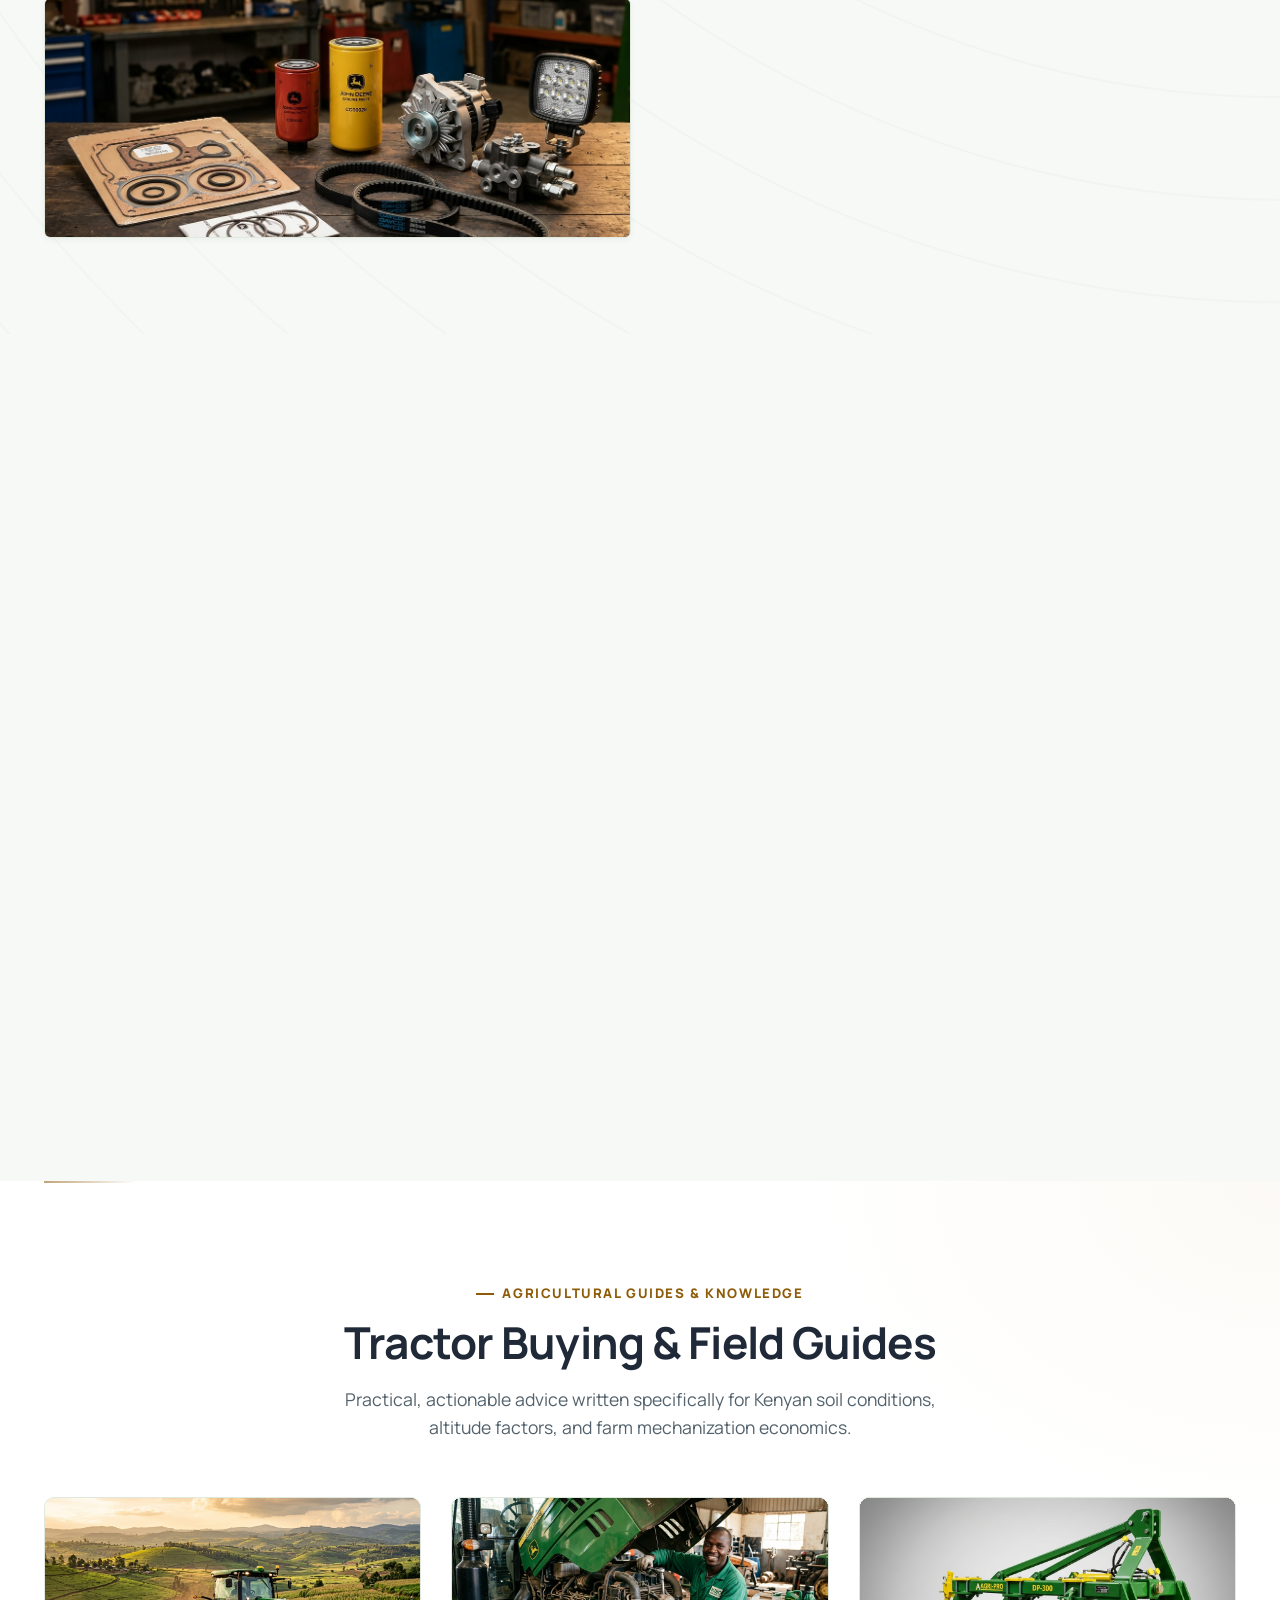
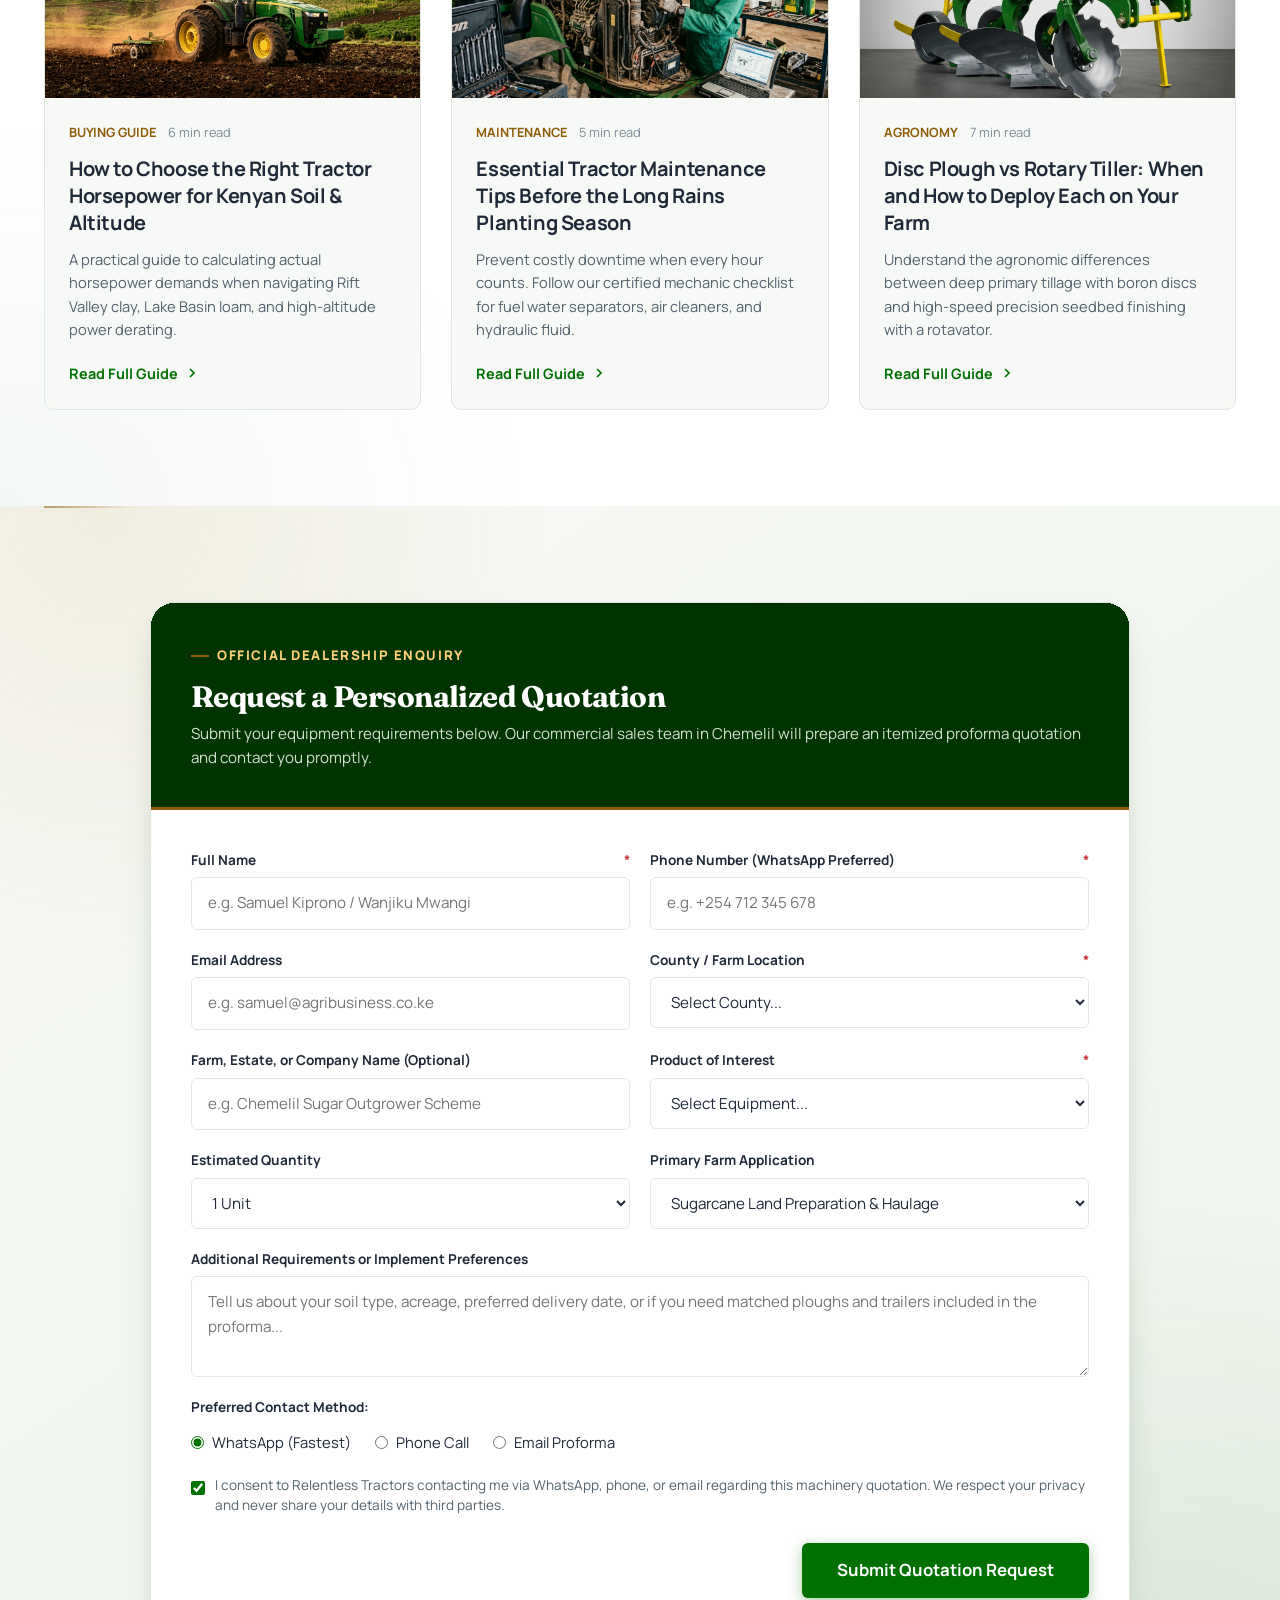
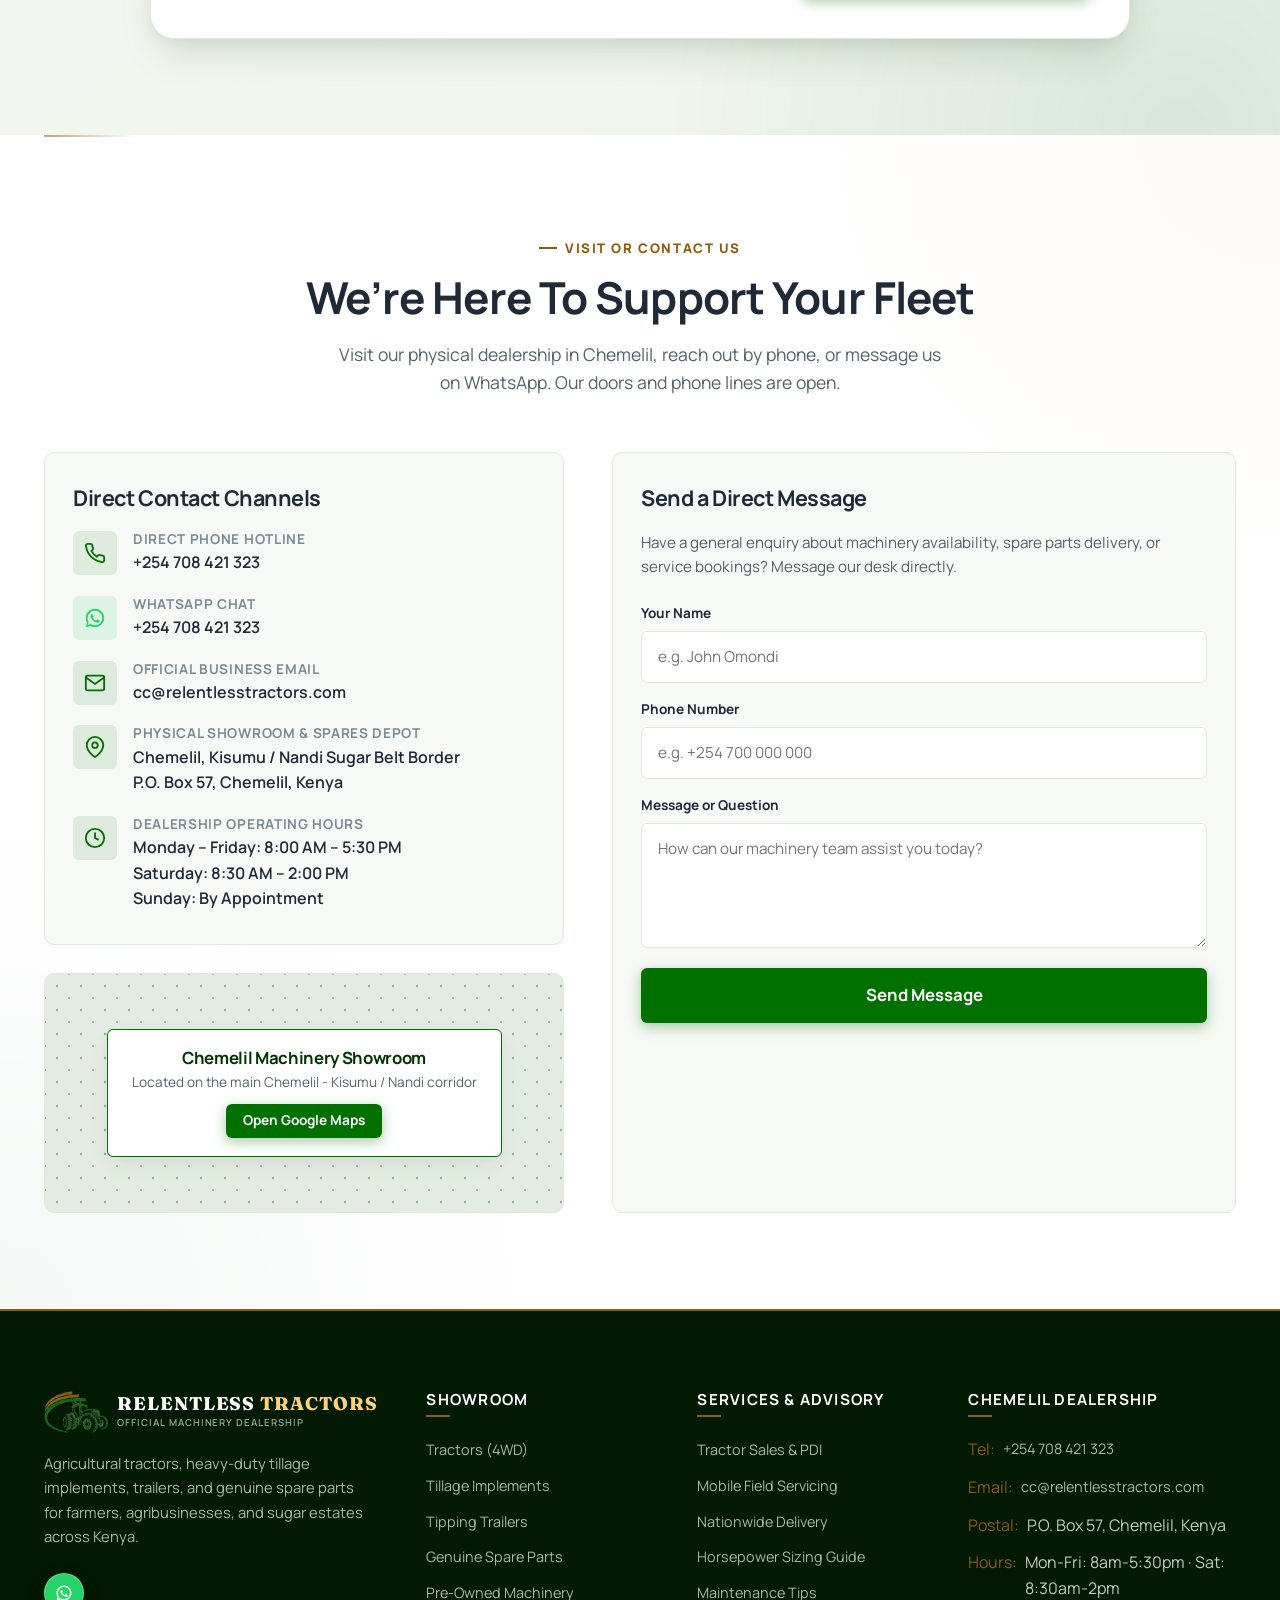
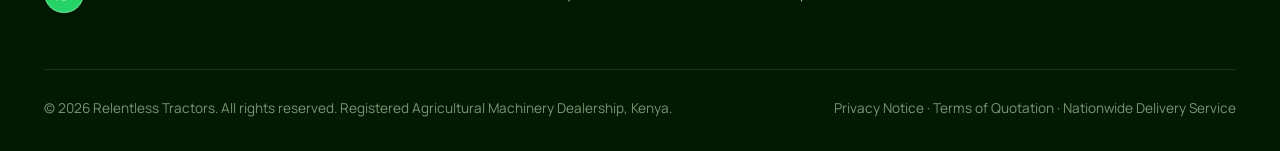
==== commit 02f71656: "Add premium navigation styles and update navigation links" ====
--- a/index.html
+++ b/index.html
@@ -37,7 +37,7 @@
   <link href="https://fonts.googleapis.com/css2?family=Fraunces:ital,opsz,wght@0,9..144,600;0,9..144,700;0,9..144,800;1,9..144,600&family=Manrope:wght@400;500;600;700;800&display=swap" rel="stylesheet">
 
   <!-- Main Stylesheet -->
-  <link rel="stylesheet" href="assets/css/style.css?v=20261003">
+  <link rel="stylesheet" href="assets/css/style.css?v=20261003-nav3">
 
   <!-- Structured Data JSON-LD for Local Business & Agricultural Machinery Dealer -->
   <script type="application/ld+json">
@@ -109,10 +109,10 @@
         <nav class="desktop-nav" aria-label="Main Navigation">
           <ul class="nav-links">
             <li><a href="#home" class="nav-link active">Home</a></li>
+            <li><a href="#about" class="nav-link">About Us</a></li>
             <li><a href="#catalogue" class="nav-link">Tractors</a></li>
             <li><a href="#categories" class="nav-link">Machinery &amp; Equipment</a></li>
             <li><a href="#services" class="nav-link">Services</a></li>
-            <li><a href="#about" class="nav-link">About Us</a></li>
             <li><a href="#gallery" class="nav-link">Gallery</a></li>
             <li><a href="#blog" class="nav-link">Guides</a></li>
             <li><a href="#contact" class="nav-link">Contact</a></li>
@@ -158,11 +158,11 @@
 
     <ul class="mobile-nav-links">
       <li><a href="#home">Home</a></li>
+      <li><a href="#about">About Us</a></li>
       <li><a href="#catalogue">Tractors &amp; Machinery</a></li>
       <li><a href="#categories">Equipment Categories</a></li>
       <li><a href="#services">Our Services</a></li>
       <li><a href="#why">Why Relentless</a></li>
-      <li><a href="#about">About Us</a></li>
       <li><a href="#gallery">Machinery Gallery</a></li>
       <li><a href="#blog">Buying Guides</a></li>
       <li><a href="#contact">Contact &amp; Location</a></li>
--- a/assets/css/style.css
+++ b/assets/css/style.css
@@ -2836,3 +2836,445 @@
     height: 230px;
   }
 }
+
+/* Layered field-inspired surfaces */
+body {
+  background-image:
+    radial-gradient(ellipse at 8% 12%, rgba(204, 173, 105, 0.08), transparent 32rem),
+    radial-gradient(ellipse at 92% 46%, rgba(50, 118, 69, 0.06), transparent 36rem);
+  background-attachment: fixed;
+}
+
+.hero-section {
+  isolation: isolate;
+  background:
+    radial-gradient(ellipse at 78% 16%, rgba(213, 169, 75, 0.18), transparent 35%),
+    linear-gradient(145deg, #052607 0%, #003300 54%, #071e0a 100%);
+}
+
+.hero-overlay {
+  background:
+    radial-gradient(ellipse at 76% 20%, rgba(223, 174, 75, 0.16), transparent 34%),
+    linear-gradient(105deg, rgba(0, 29, 0, 0.9) 0%, rgba(0, 46, 0, 0.72) 48%, rgba(2, 22, 3, 0.75) 100%);
+}
+
+.hero-overlay::after {
+  content: "";
+  position: absolute;
+  inset: 0;
+  background:
+    repeating-radial-gradient(
+      ellipse at 88% 46%,
+      transparent 0 36px,
+      rgba(233, 203, 138, 0.13) 37px 38px,
+      transparent 39px 68px
+    );
+  opacity: 0.62;
+  mask-image: linear-gradient(100deg, transparent 8%, rgba(0, 0, 0, 0.9) 75%);
+  pointer-events: none;
+}
+
+.featured-section,
+.services-section,
+.gallery-section {
+  background-color: var(--surface-light);
+  background-image:
+    radial-gradient(ellipse at 100% 0%, rgba(190, 162, 99, 0.09), transparent 32rem),
+    repeating-radial-gradient(
+      ellipse at 100% 0%,
+      transparent 0 54px,
+      rgba(0, 80, 29, 0.025) 55px 56px,
+      transparent 57px 92px
+    );
+}
+
+.catalogue-section,
+.about-section,
+.blog-section,
+.contact-section {
+  background-color: var(--surface-card);
+  background-image:
+    radial-gradient(ellipse at 0% 100%, rgba(0, 91, 31, 0.045), transparent 34rem),
+    radial-gradient(ellipse at 100% 0%, rgba(207, 169, 92, 0.06), transparent 30rem);
+}
+
+.why-section,
+.categories-showcase-section {
+  background-color: var(--surface-alt);
+  background-image:
+    radial-gradient(ellipse at 12% 10%, rgba(255, 255, 255, 0.66), transparent 32rem),
+    repeating-radial-gradient(
+      ellipse at 100% 100%,
+      transparent 0 58px,
+      rgba(0, 82, 29, 0.035) 59px 60px,
+      transparent 61px 98px
+    );
+}
+
+.quote-section {
+  background-color: var(--surface-alt);
+  background-image:
+    radial-gradient(ellipse at 8% 0%, rgba(194, 157, 73, 0.13), transparent 28rem),
+    radial-gradient(ellipse at 92% 100%, rgba(0, 92, 32, 0.09), transparent 32rem),
+    linear-gradient(145deg, var(--surface-light), var(--surface-alt));
+}
+
+.cta-banner-section {
+  background:
+    radial-gradient(ellipse at 82% 0%, rgba(215, 169, 70, 0.18), transparent 38%),
+    repeating-radial-gradient(
+      ellipse at 100% 100%,
+      transparent 0 46px,
+      rgba(228, 209, 157, 0.08) 47px 48px,
+      transparent 49px 80px
+    ),
+    linear-gradient(135deg, #021a02 0%, #003300 54%, #052a08 100%);
+}
+
+.section:not(.hero-section)::after {
+  content: "";
+  position: absolute;
+  top: 0;
+  left: max(24px, calc((100% - var(--max-w)) / 2 + 24px));
+  width: clamp(44px, 8vw, 92px);
+  height: 2px;
+  background: linear-gradient(90deg, var(--gold), rgba(142, 91, 8, 0));
+  opacity: 0.55;
+  pointer-events: none;
+}
+
+@media (max-width: 768px) {
+  body {
+    background-attachment: scroll;
+  }
+
+  .btn {
+    max-width: 100%;
+    white-space: normal;
+    text-align: center;
+  }
+
+  .hero-overlay::after {
+    background:
+      repeating-radial-gradient(
+        ellipse at 100% 54%,
+        transparent 0 34px,
+        rgba(233, 203, 138, 0.11) 35px 36px,
+        transparent 37px 64px
+      );
+    opacity: 0.45;
+    mask-image: linear-gradient(90deg, transparent 0%, rgba(0, 0, 0, 0.85) 100%);
+  }
+
+  .section:not(.hero-section)::after {
+    left: 20px;
+  }
+}
+
+@media (max-width: 480px) {
+  .section:not(.hero-section)::after {
+    left: 16px;
+  }
+}
+
+/* Premium navigation treatment */
+.site-header {
+  padding: 10px 0;
+  background: linear-gradient(110deg, rgba(3, 31, 8, 0.88), rgba(0, 48, 10, 0.78));
+  border-bottom-color: rgba(226, 166, 56, 0.22);
+  box-shadow: 0 8px 28px rgba(0, 18, 4, 0.16);
+}
+
+.site-header.scrolled {
+  padding: 7px 0;
+  background: linear-gradient(110deg, rgba(2, 24, 6, 0.97), rgba(0, 42, 8, 0.96));
+  border-bottom-color: rgba(226, 166, 56, 0.34);
+  box-shadow: 0 10px 32px rgba(0, 18, 4, 0.3);
+}
+
+.header-inner {
+  gap: clamp(10px, 1.2vw, 18px);
+}
+
+.brand {
+  gap: 9px;
+}
+
+.brand-logo-img {
+  height: 42px;
+}
+
+.desktop-nav {
+  flex: 1 1 auto;
+  justify-content: flex-end;
+  min-width: 0;
+}
+
+.nav-links {
+  gap: 2px;
+  max-width: 100%;
+  padding: 5px;
+  background: rgba(255, 255, 255, 0.055);
+  border: 1px solid rgba(240, 230, 203, 0.16);
+  box-shadow:
+    inset 0 1px 0 rgba(255, 255, 255, 0.12),
+    0 5px 18px rgba(0, 18, 4, 0.16);
+}
+
+.nav-link {
+  position: relative;
+  padding: 8px clamp(6px, 0.65vw, 10px);
+  font-size: clamp(0.68rem, 0.72vw, 0.78rem);
+  color: rgba(239, 244, 235, 0.82);
+  transition:
+    color 220ms ease,
+    background-color 220ms ease,
+    transform 220ms cubic-bezier(0.2, 0.8, 0.2, 1);
+}
+
+.nav-link::after {
+  display: block;
+  position: absolute;
+  right: 11px;
+  bottom: 4px;
+  left: 11px;
+  height: 2px;
+  border-radius: 99px;
+  background: linear-gradient(90deg, #f2cc78, #c68b31);
+  content: "";
+  transform: scaleX(0);
+  transform-origin: left;
+  transition: transform 260ms cubic-bezier(0.2, 0.8, 0.2, 1);
+}
+
+.nav-link:hover,
+.nav-link:focus-visible {
+  color: #fff;
+  background: rgba(255, 255, 255, 0.085);
+  transform: translateY(-1px);
+}
+
+.nav-link:hover::after,
+.nav-link:focus-visible::after,
+.nav-link.active::after {
+  transform: scaleX(1);
+}
+
+.nav-link.active {
+  color: #ffe0a0;
+  background: rgba(177, 125, 37, 0.15);
+  animation: none;
+}
+
+.nav-link:focus-visible,
+.menu-btn:focus-visible,
+.drawer-close-btn:focus-visible,
+.mobile-nav-links a:focus-visible {
+  outline: 2px solid #f2cc78;
+  outline-offset: 3px;
+}
+
+.header-actions {
+  gap: 9px;
+}
+
+.header-actions .btn-primary.btn-sm {
+  padding: 10px 15px;
+  border: 1px solid rgba(255, 225, 164, 0.34);
+  background: linear-gradient(135deg, #138126, #00651b);
+  box-shadow:
+    0 5px 16px rgba(0, 20, 2, 0.25),
+    inset 0 1px 0 rgba(255, 255, 255, 0.2);
+  transition: transform 220ms ease, box-shadow 220ms ease, border-color 220ms ease;
+}
+
+.header-actions .btn-primary.btn-sm:hover {
+  transform: translateY(-2px);
+  border-color: rgba(255, 225, 164, 0.72);
+  box-shadow: 0 9px 22px rgba(0, 18, 2, 0.34), 0 0 20px rgba(226, 166, 56, 0.13);
+}
+
+.wa-round-btn {
+  width: 40px;
+  height: 40px;
+  border: 1px solid rgba(255, 255, 255, 0.28);
+  box-shadow: 0 5px 16px rgba(0, 18, 4, 0.28);
+}
+
+.menu-btn {
+  border: 1px solid rgba(240, 230, 203, 0.2);
+  background: rgba(255, 255, 255, 0.07);
+  transition: background-color 200ms ease, border-color 200ms ease, transform 200ms ease;
+}
+
+.menu-btn:hover {
+  transform: translateY(-1px);
+  border-color: rgba(242, 204, 120, 0.65);
+  background: rgba(255, 255, 255, 0.13);
+}
+
+.mobile-nav-drawer {
+  right: 0;
+  width: min(100vw, 400px);
+  max-width: min(100vw, 400px);
+  height: 100vh;
+  height: 100dvh;
+  padding:
+    max(26px, env(safe-area-inset-top))
+    26px
+    max(26px, env(safe-area-inset-bottom));
+  background:
+    radial-gradient(ellipse at 100% 0%, rgba(199, 151, 62, 0.16), transparent 38%),
+    linear-gradient(155deg, #06310e, #021d08 72%);
+  border-left: 1px solid rgba(238, 213, 161, 0.18);
+  transform: translateX(102%);
+  transition: transform 360ms cubic-bezier(0.2, 0.8, 0.2, 1);
+  right: 0;
+}
+
+.mobile-nav-drawer.open {
+  transform: translateX(0);
+}
+
+.mobile-nav-links {
+  gap: 7px;
+  margin-bottom: 26px;
+}
+
+.mobile-nav-links a {
+  position: relative;
+  padding: 11px 13px;
+  border: 1px solid rgba(255, 255, 255, 0.075);
+  border-radius: 10px;
+  background: rgba(255, 255, 255, 0.035);
+  font-size: 1rem;
+  transition:
+    color 180ms ease,
+    background-color 180ms ease,
+    border-color 180ms ease,
+    transform 180ms ease;
+}
+
+.mobile-nav-links a:hover,
+.mobile-nav-links a:focus-visible {
+  padding-left: 17px;
+  color: #ffe0a0;
+  border-color: rgba(242, 204, 120, 0.32);
+  background: rgba(255, 255, 255, 0.085);
+  transform: translateX(2px);
+}
+
+.mobile-nav-links li {
+  opacity: 0;
+  transform: translateX(12px);
+  transition: opacity 240ms ease, transform 300ms cubic-bezier(0.2, 0.8, 0.2, 1);
+}
+
+.mobile-nav-drawer.open .mobile-nav-links li {
+  opacity: 1;
+  transform: translateX(0);
+}
+
+.mobile-nav-drawer.open .mobile-nav-links li:nth-child(1) { transition-delay: 45ms; }
+.mobile-nav-drawer.open .mobile-nav-links li:nth-child(2) { transition-delay: 75ms; }
+.mobile-nav-drawer.open .mobile-nav-links li:nth-child(3) { transition-delay: 105ms; }
+.mobile-nav-drawer.open .mobile-nav-links li:nth-child(4) { transition-delay: 135ms; }
+.mobile-nav-drawer.open .mobile-nav-links li:nth-child(5) { transition-delay: 165ms; }
+.mobile-nav-drawer.open .mobile-nav-links li:nth-child(6) { transition-delay: 195ms; }
+.mobile-nav-drawer.open .mobile-nav-links li:nth-child(7) { transition-delay: 225ms; }
+.mobile-nav-drawer.open .mobile-nav-links li:nth-child(8) { transition-delay: 255ms; }
+.mobile-nav-drawer.open .mobile-nav-links li:nth-child(9) { transition-delay: 285ms; }
+
+.mobile-drawer-header {
+  margin-bottom: 24px;
+}
+
+.drawer-close-btn {
+  width: 44px;
+  height: 44px;
+  border: 1px solid rgba(255, 255, 255, 0.12);
+  transition: transform 180ms ease, background-color 180ms ease;
+}
+
+.drawer-close-btn:hover {
+  transform: rotate(90deg);
+  background: rgba(255, 255, 255, 0.17);
+}
+
+.drawer-overlay {
+  background: rgba(1, 12, 4, 0.62);
+  backdrop-filter: blur(6px);
+  -webkit-backdrop-filter: blur(6px);
+}
+
+@media (max-width: 1180px) {
+  .desktop-nav {
+    display: none;
+  }
+
+  .menu-btn {
+    display: inline-flex;
+    align-items: center;
+    justify-content: center;
+    min-width: 44px;
+    min-height: 44px;
+  }
+}
+
+@media (max-width: 768px) {
+  .site-header {
+    padding: 8px 0;
+  }
+
+  .site-header.scrolled {
+    padding: 6px 0;
+  }
+
+  .header-inner {
+    gap: 10px;
+  }
+
+  .brand-logo-img {
+    height: 38px;
+  }
+}
+
+@media (max-width: 480px) {
+  .mobile-nav-drawer {
+    width: min(100vw, 400px);
+    max-width: min(100vw, 400px);
+    padding-right: 20px;
+    padding-left: 20px;
+  }
+}
+
+@media (max-width: 360px) {
+  .header-inner {
+    gap: 6px;
+  }
+
+  .brand {
+    gap: 6px;
+    flex: 1 1 auto;
+  }
+
+  .brand-logo-img {
+    height: 30px;
+  }
+
+  .brand-name {
+    font-size: 0.78rem;
+    letter-spacing: 0;
+  }
+
+  .header-actions {
+    flex: 0 0 auto;
+  }
+}
+
+@media (prefers-reduced-motion: reduce) {
+  .mobile-nav-links li {
+    opacity: 1;
+    transform: none;
+  }
+}
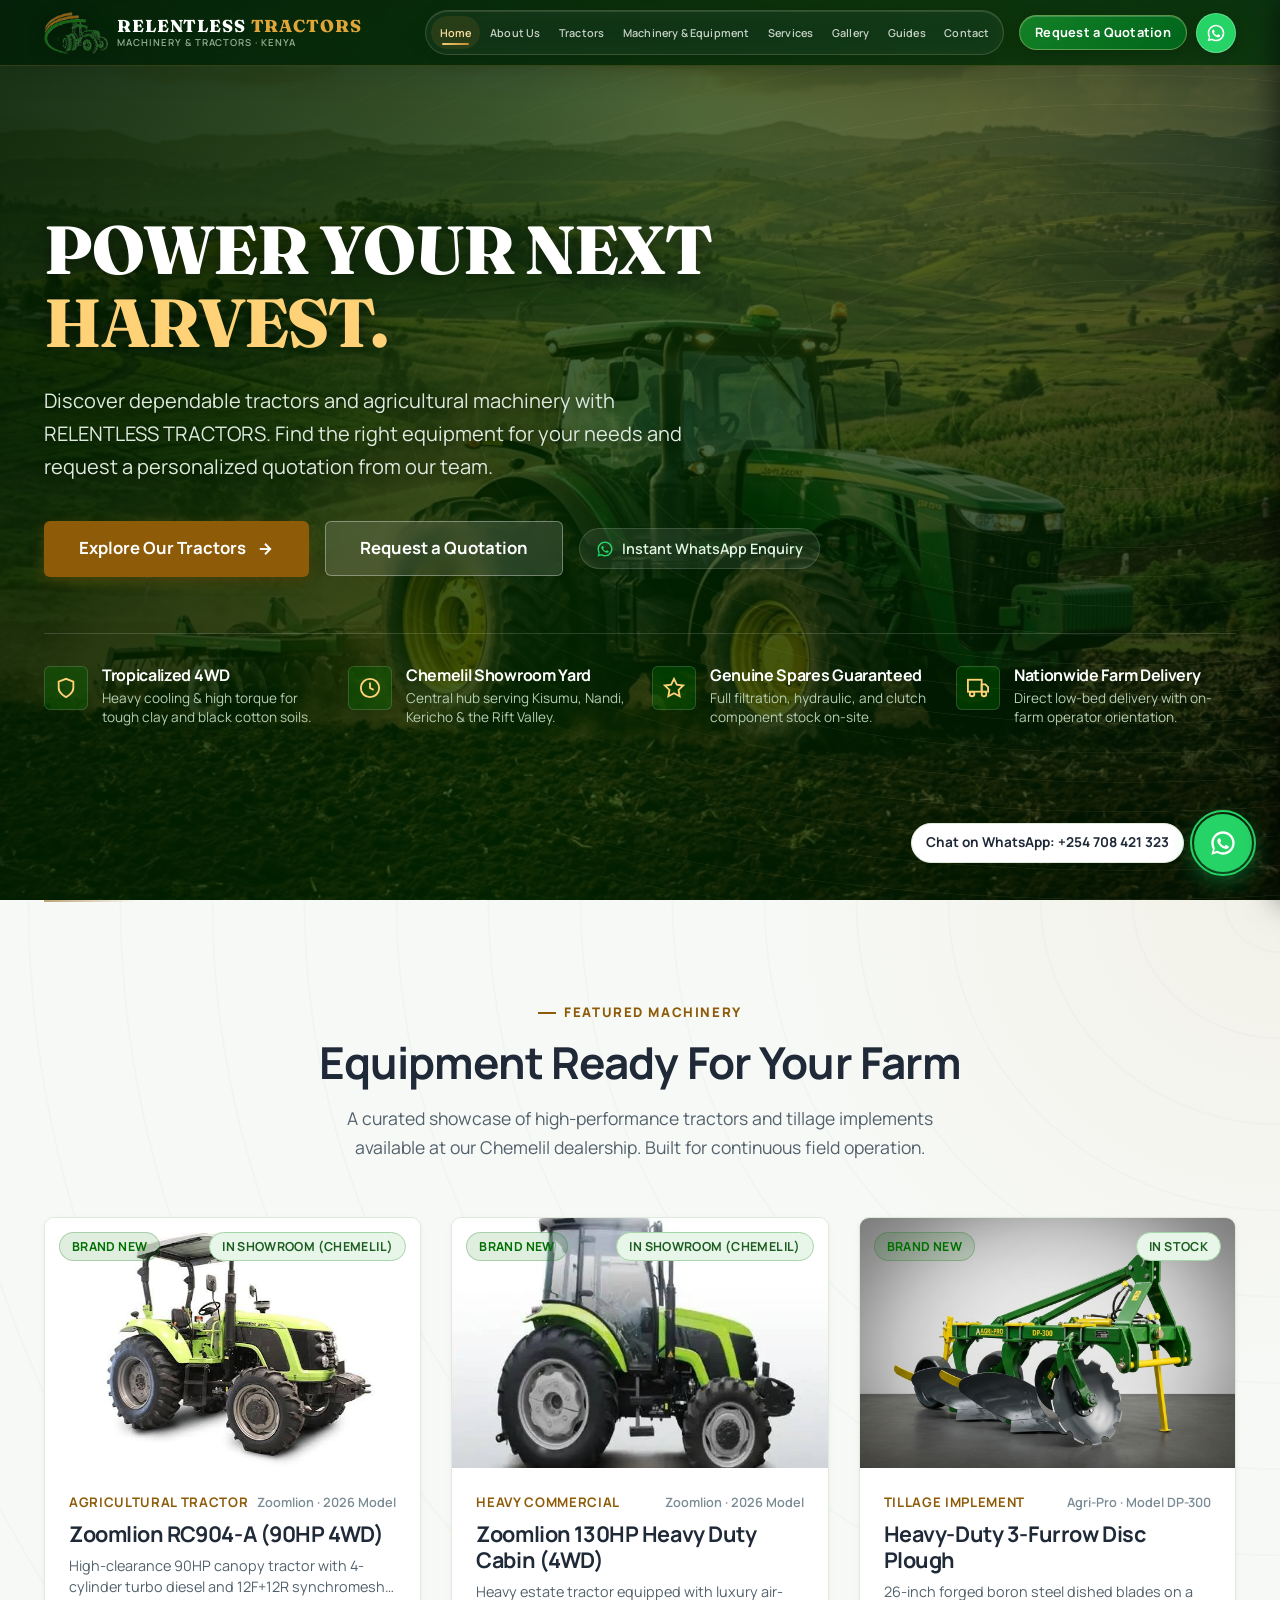
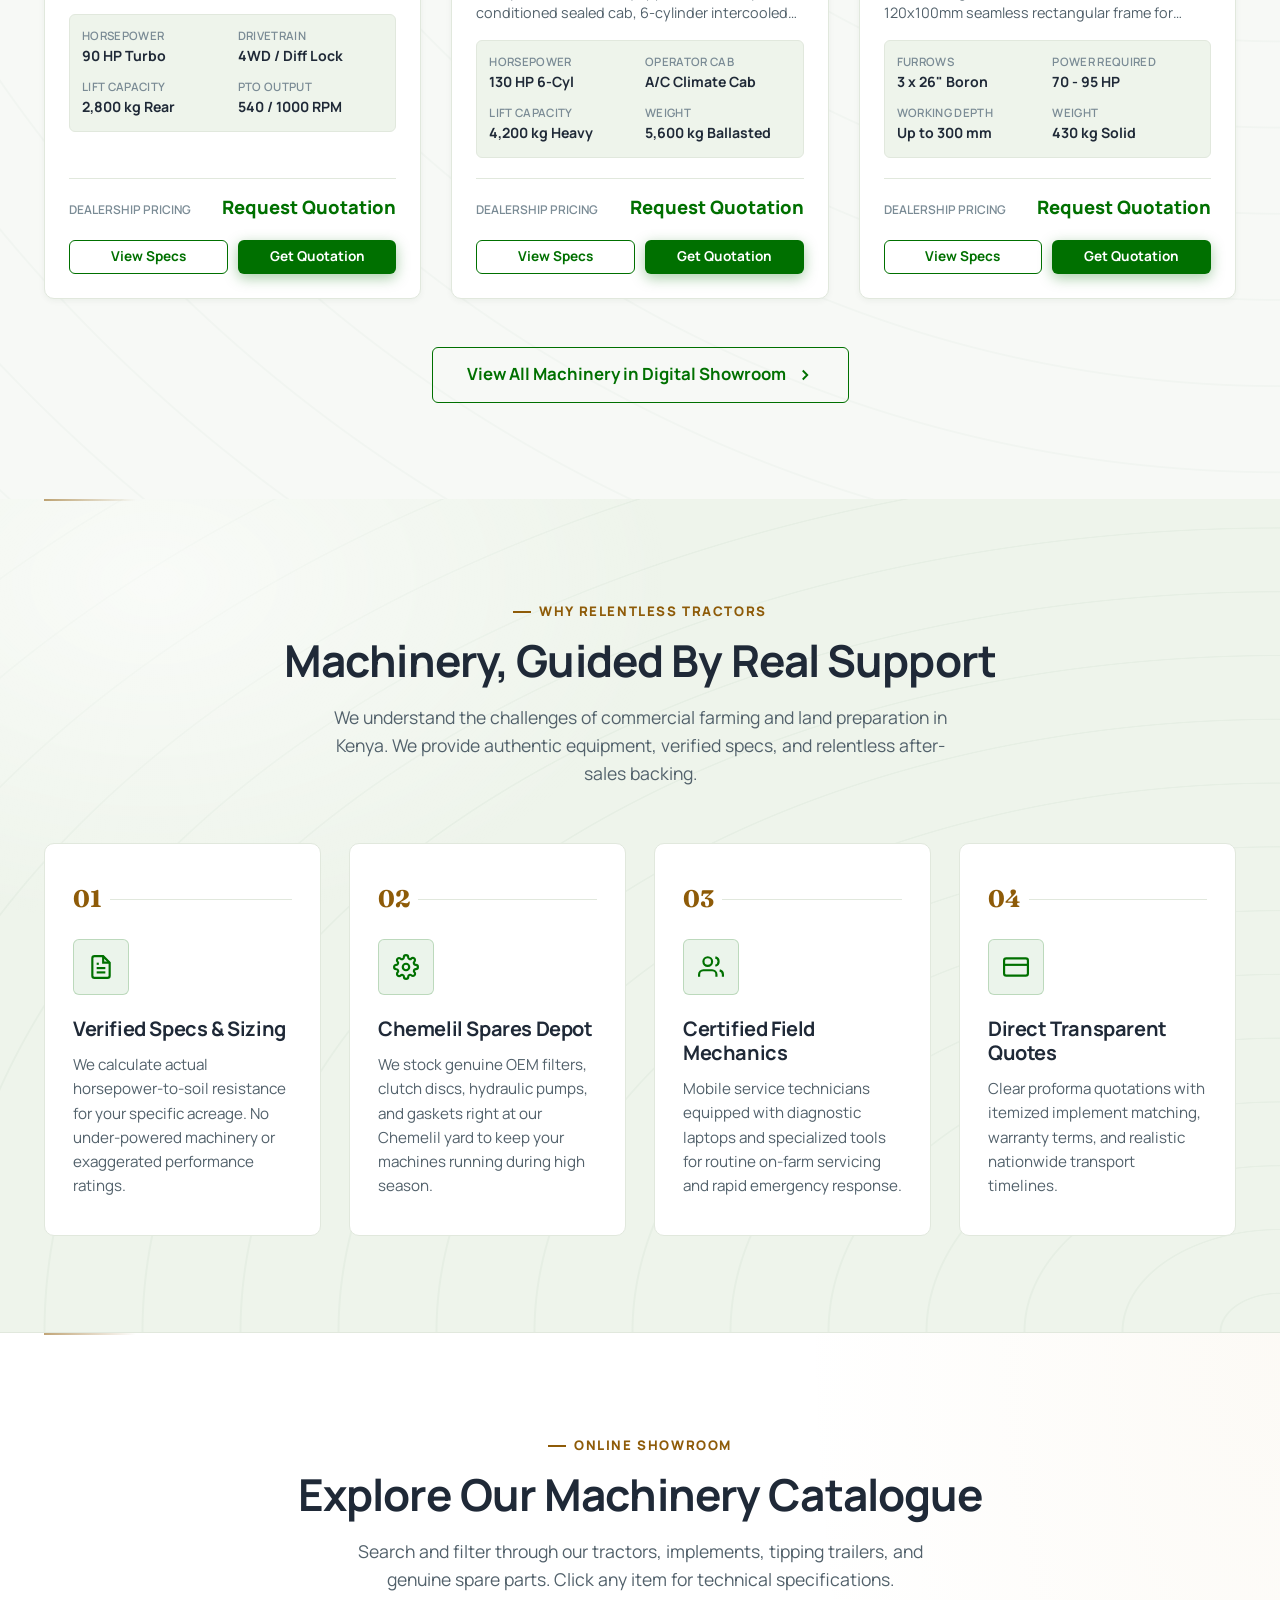
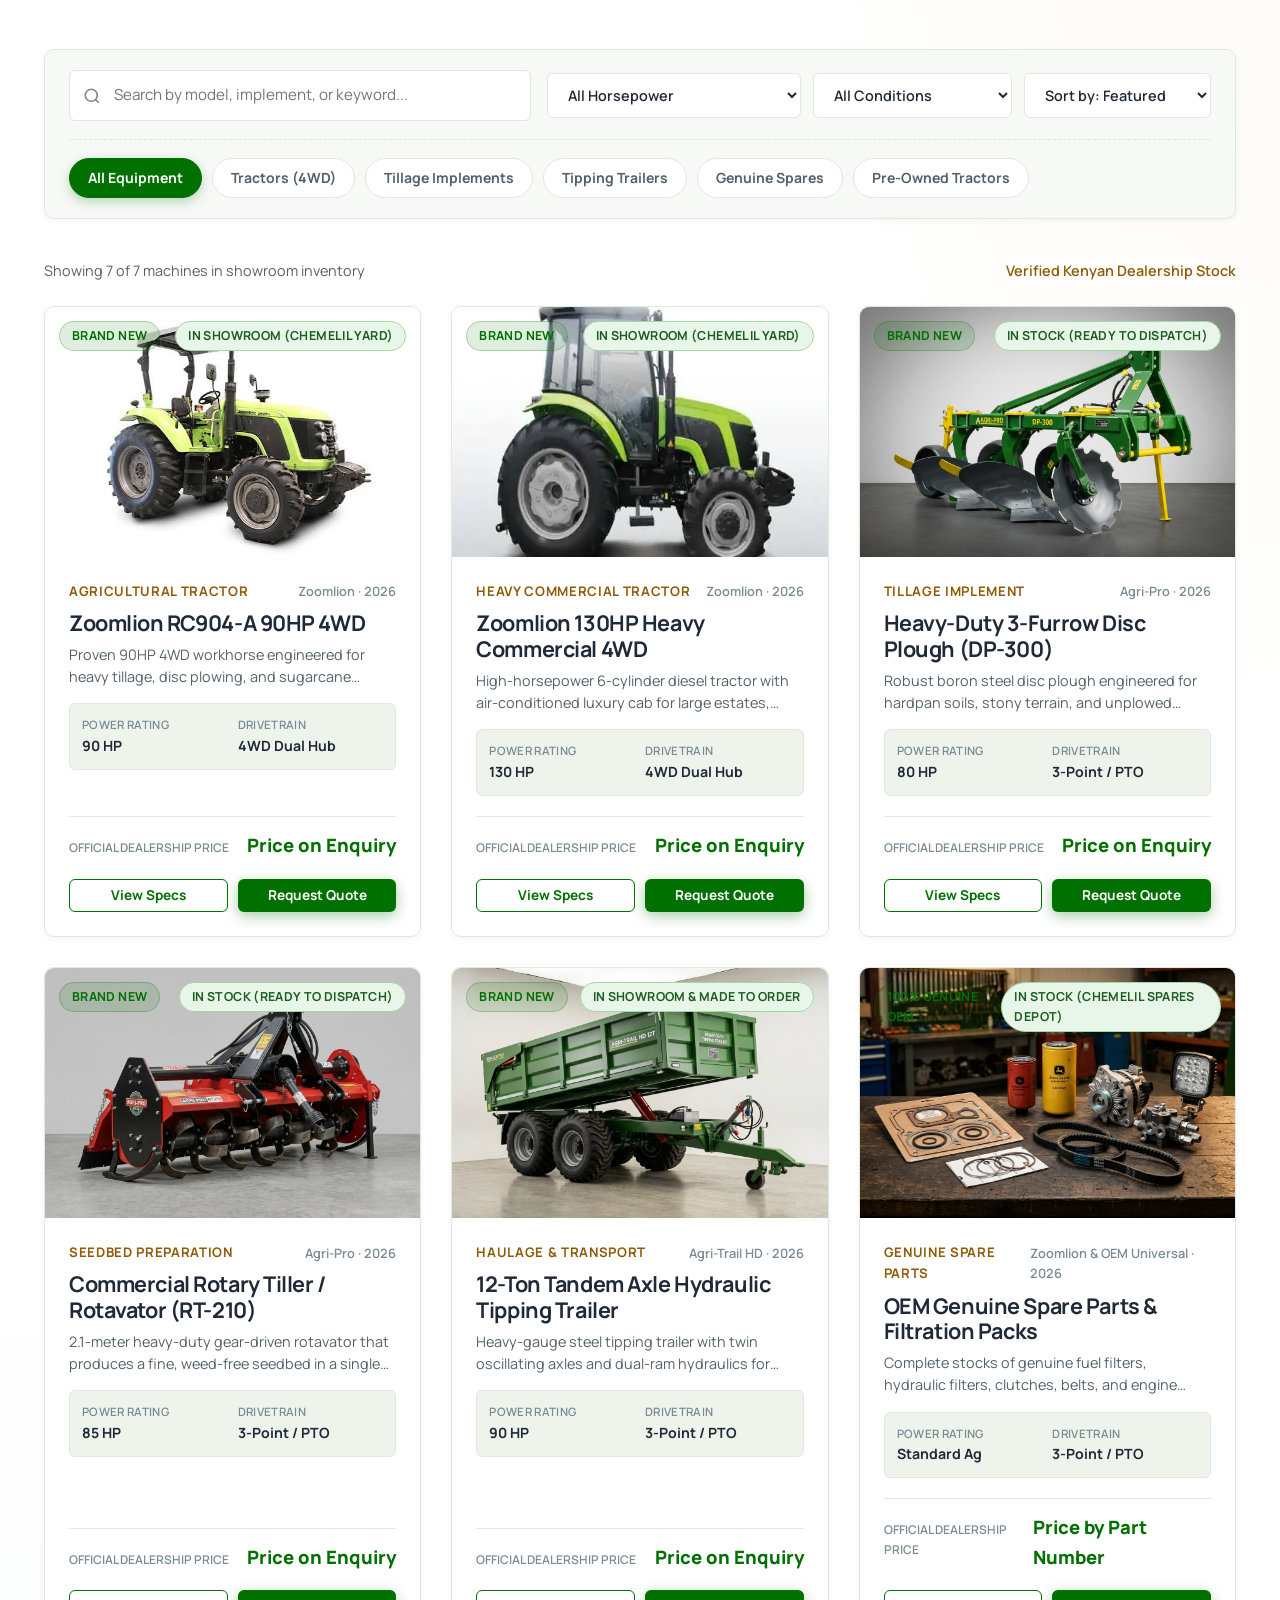
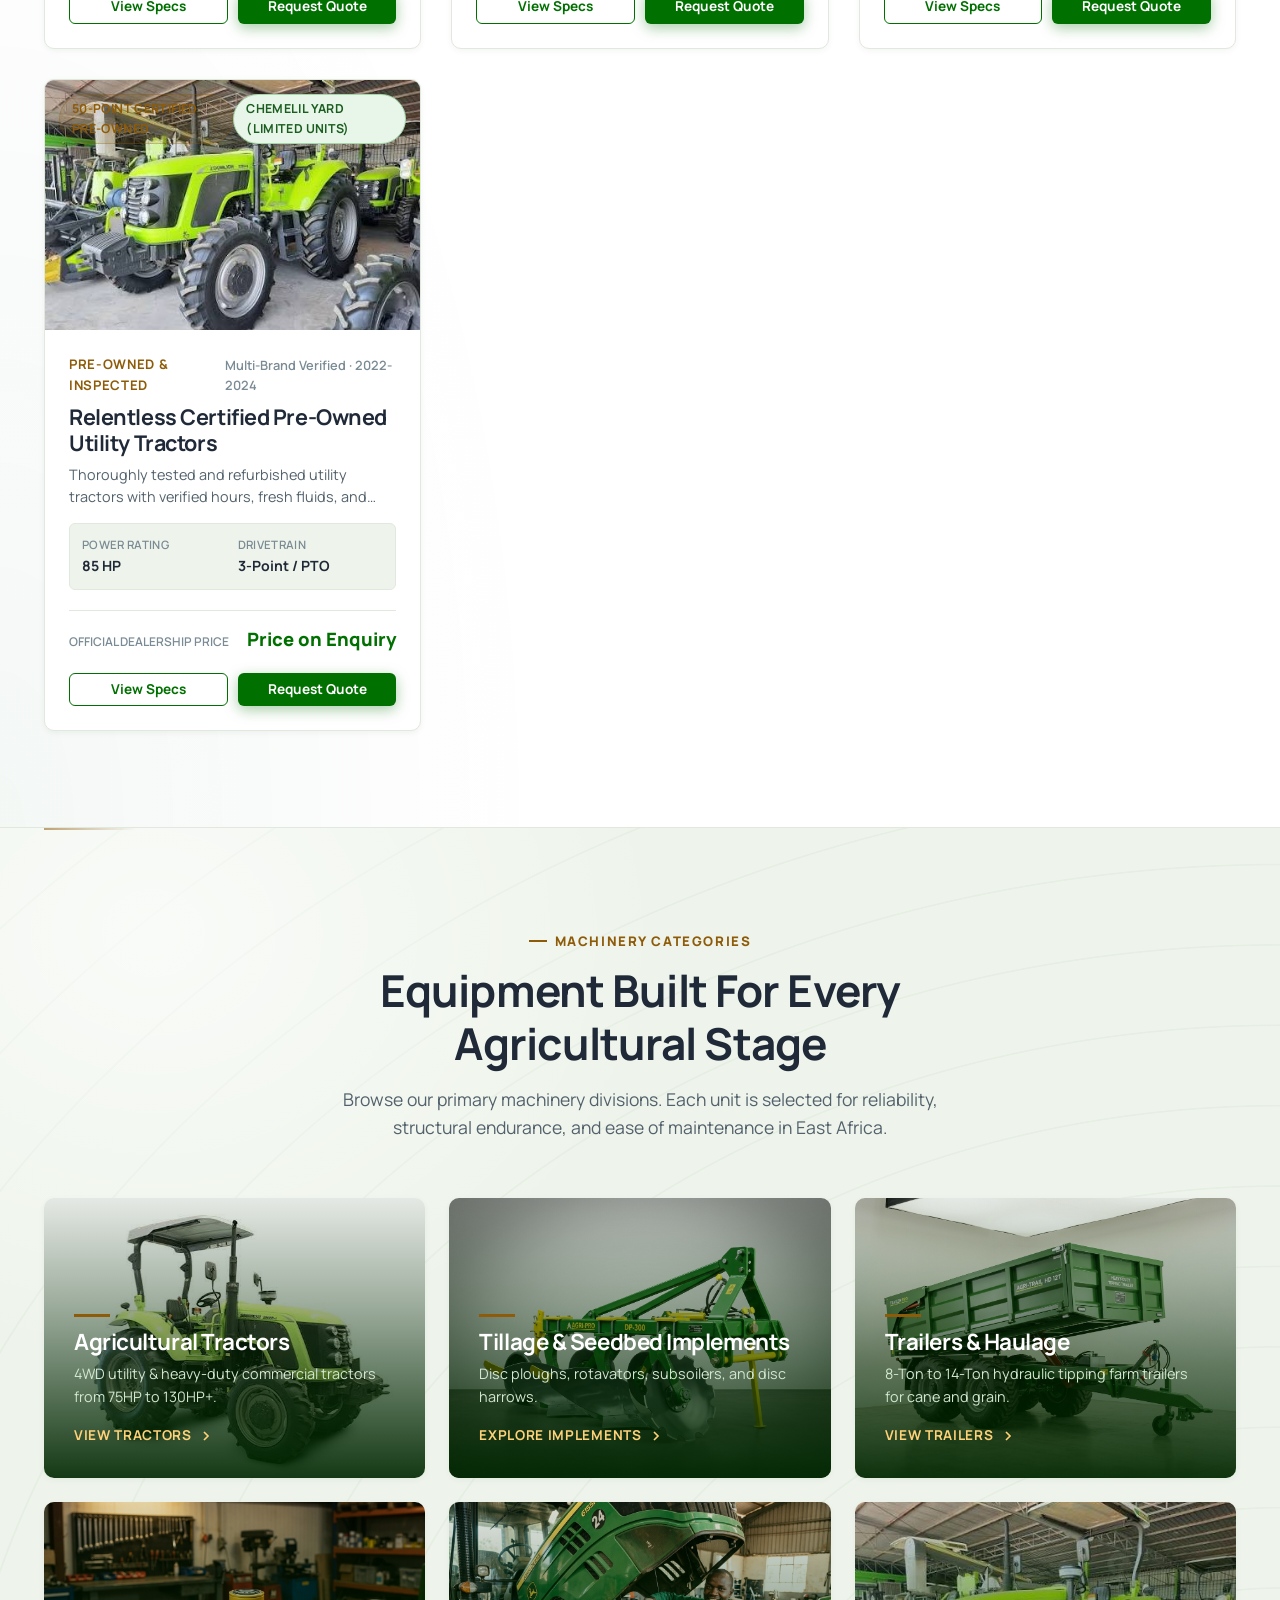
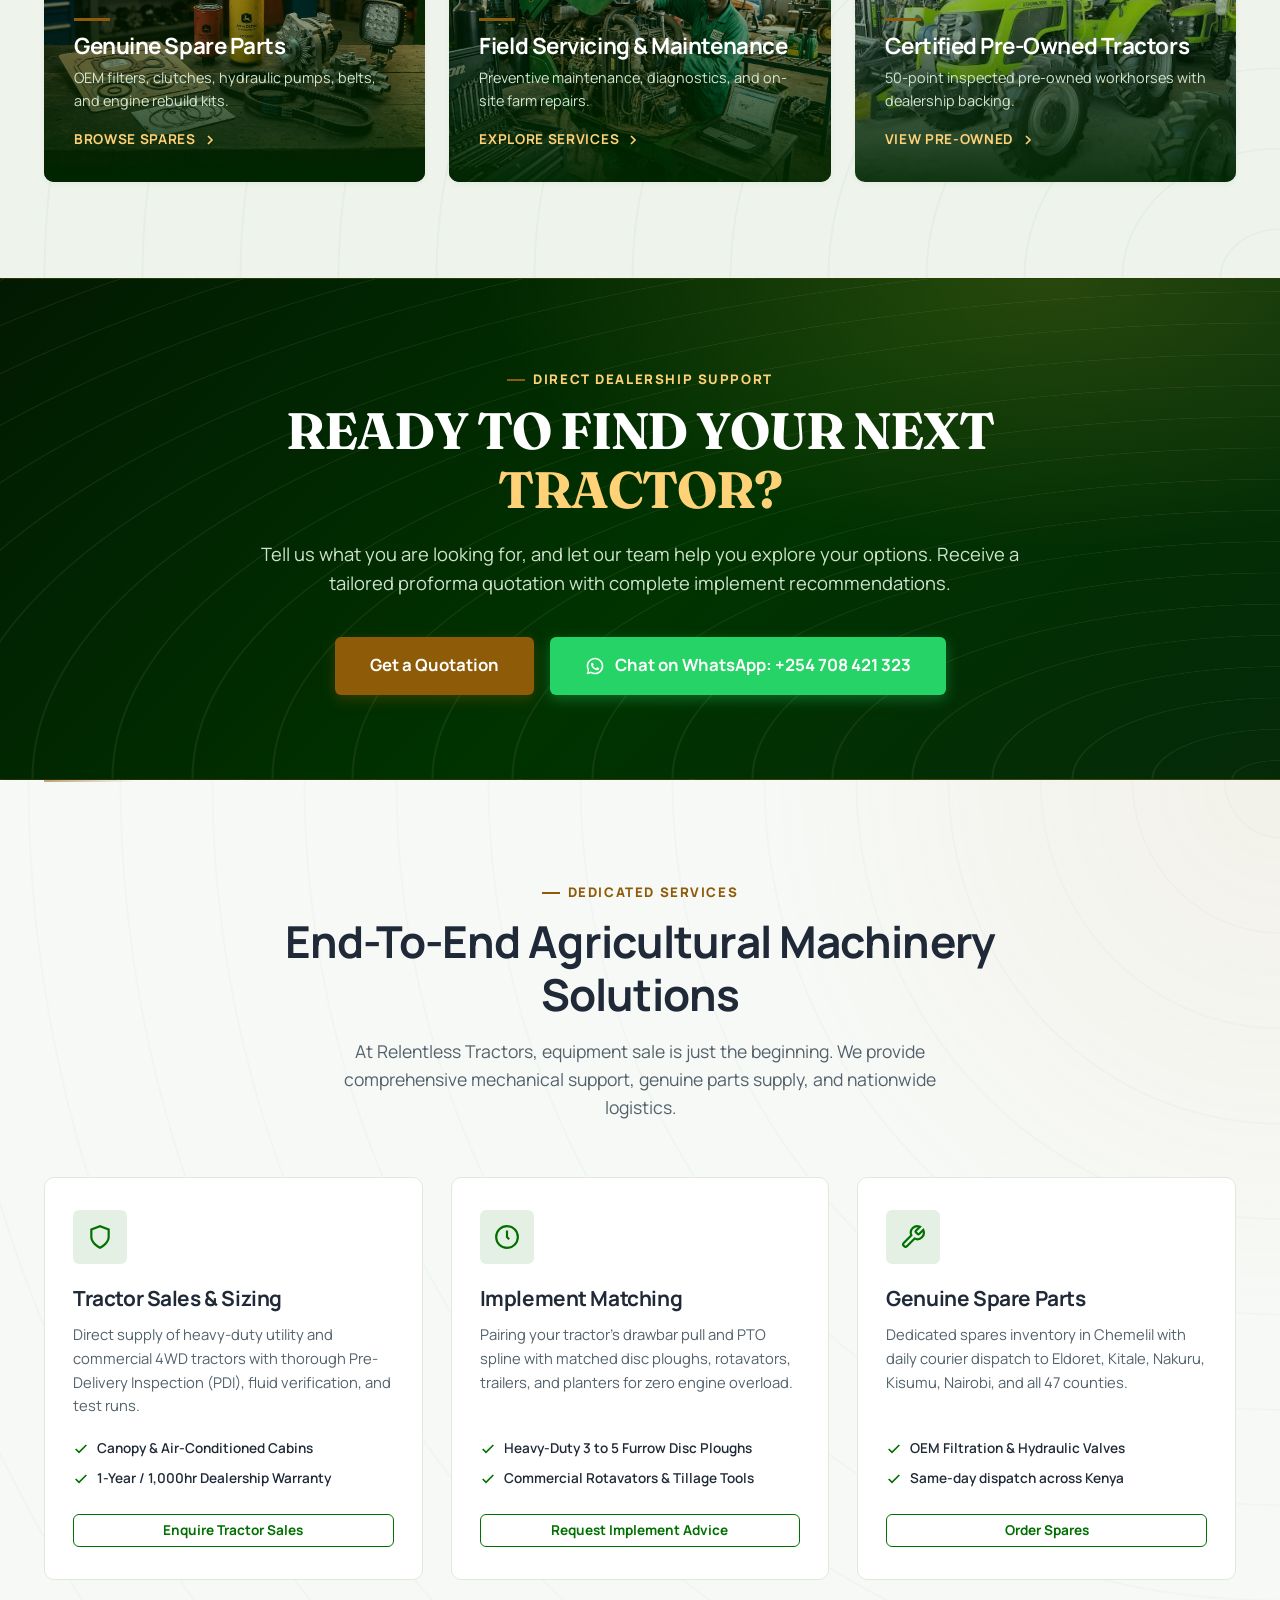
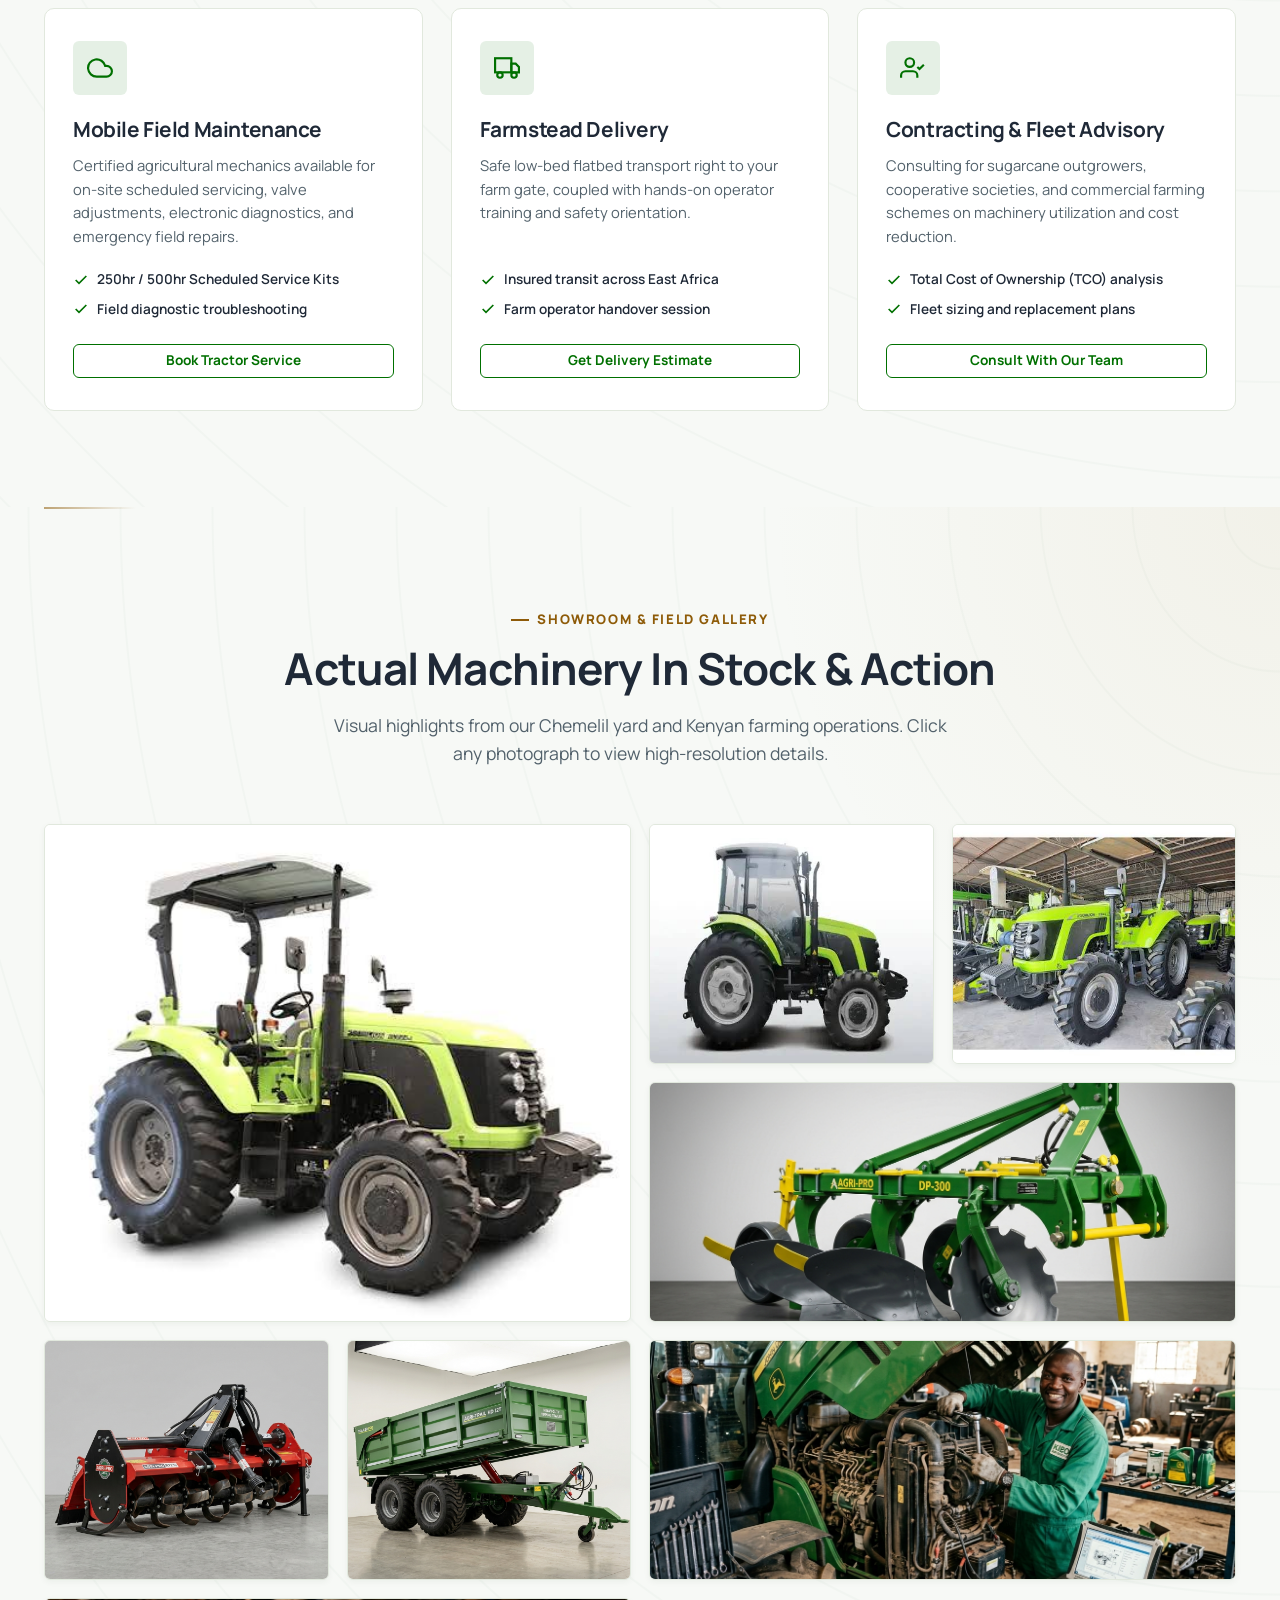
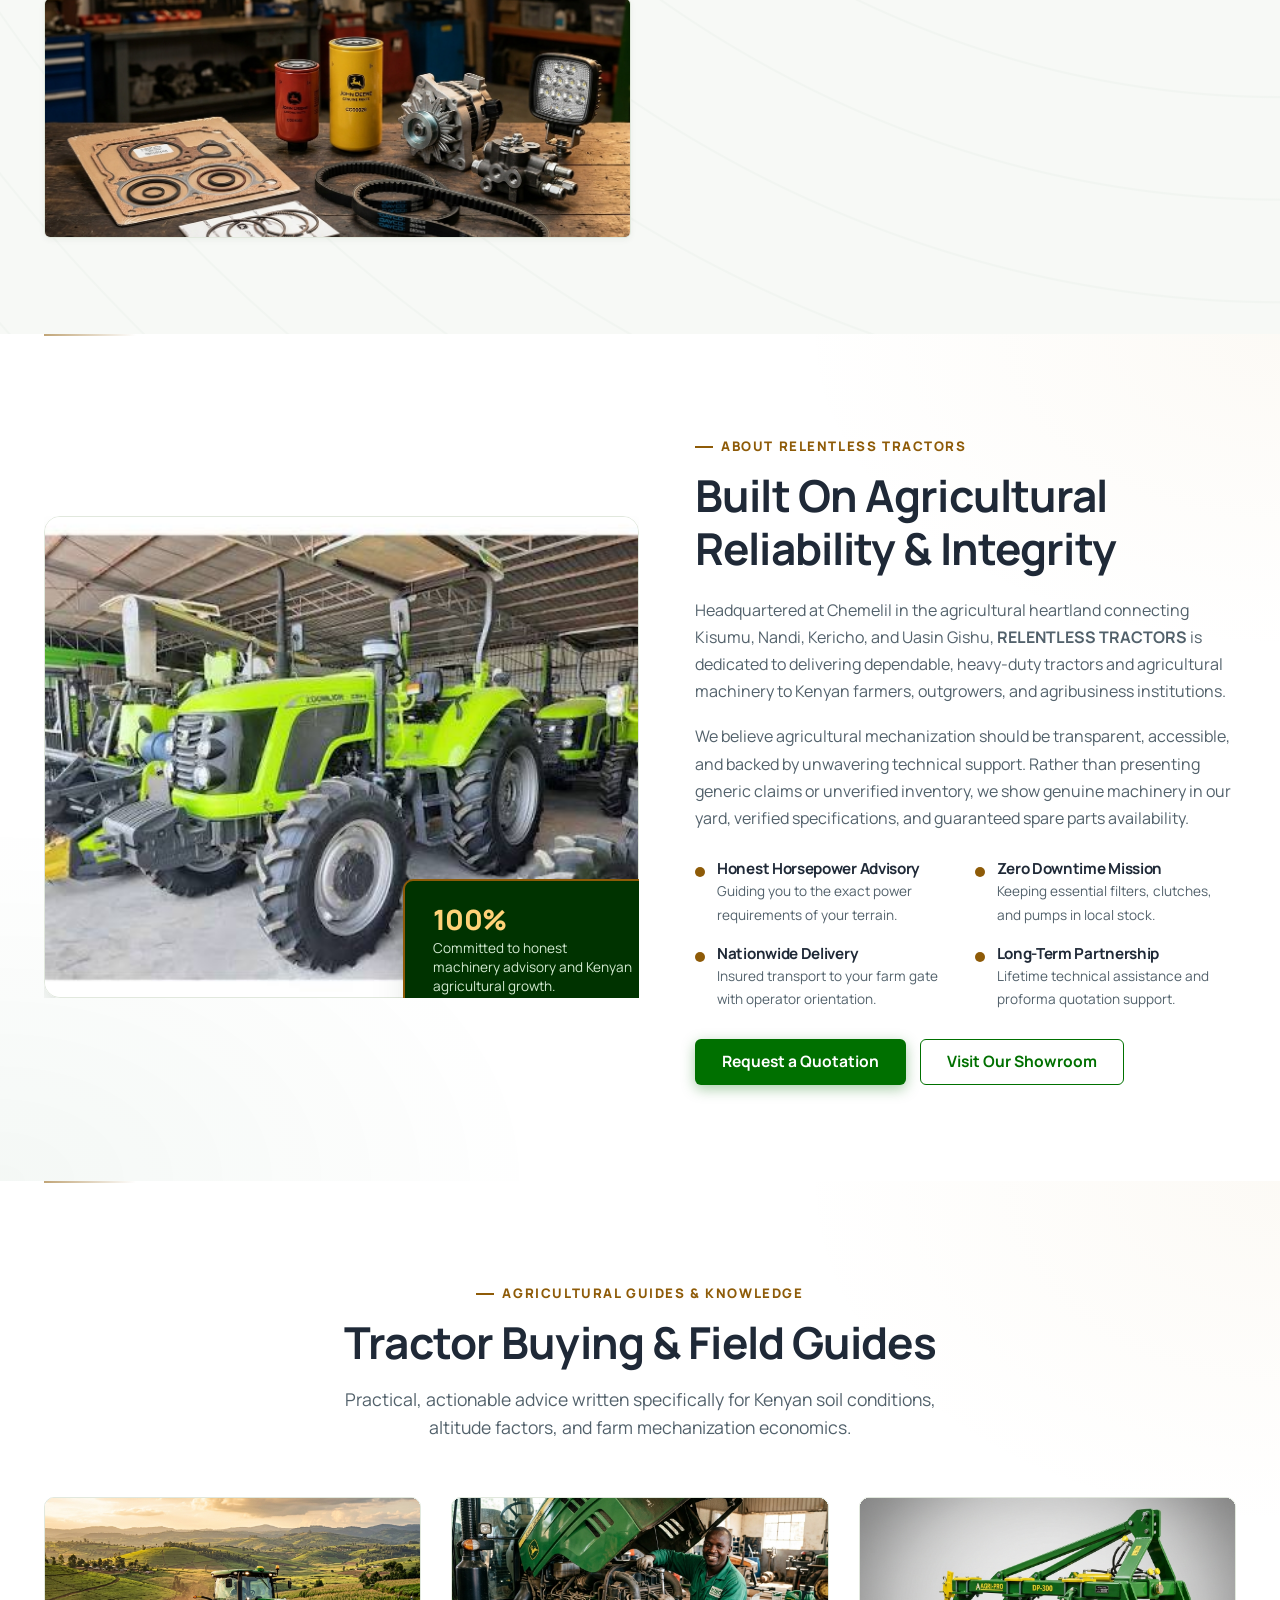
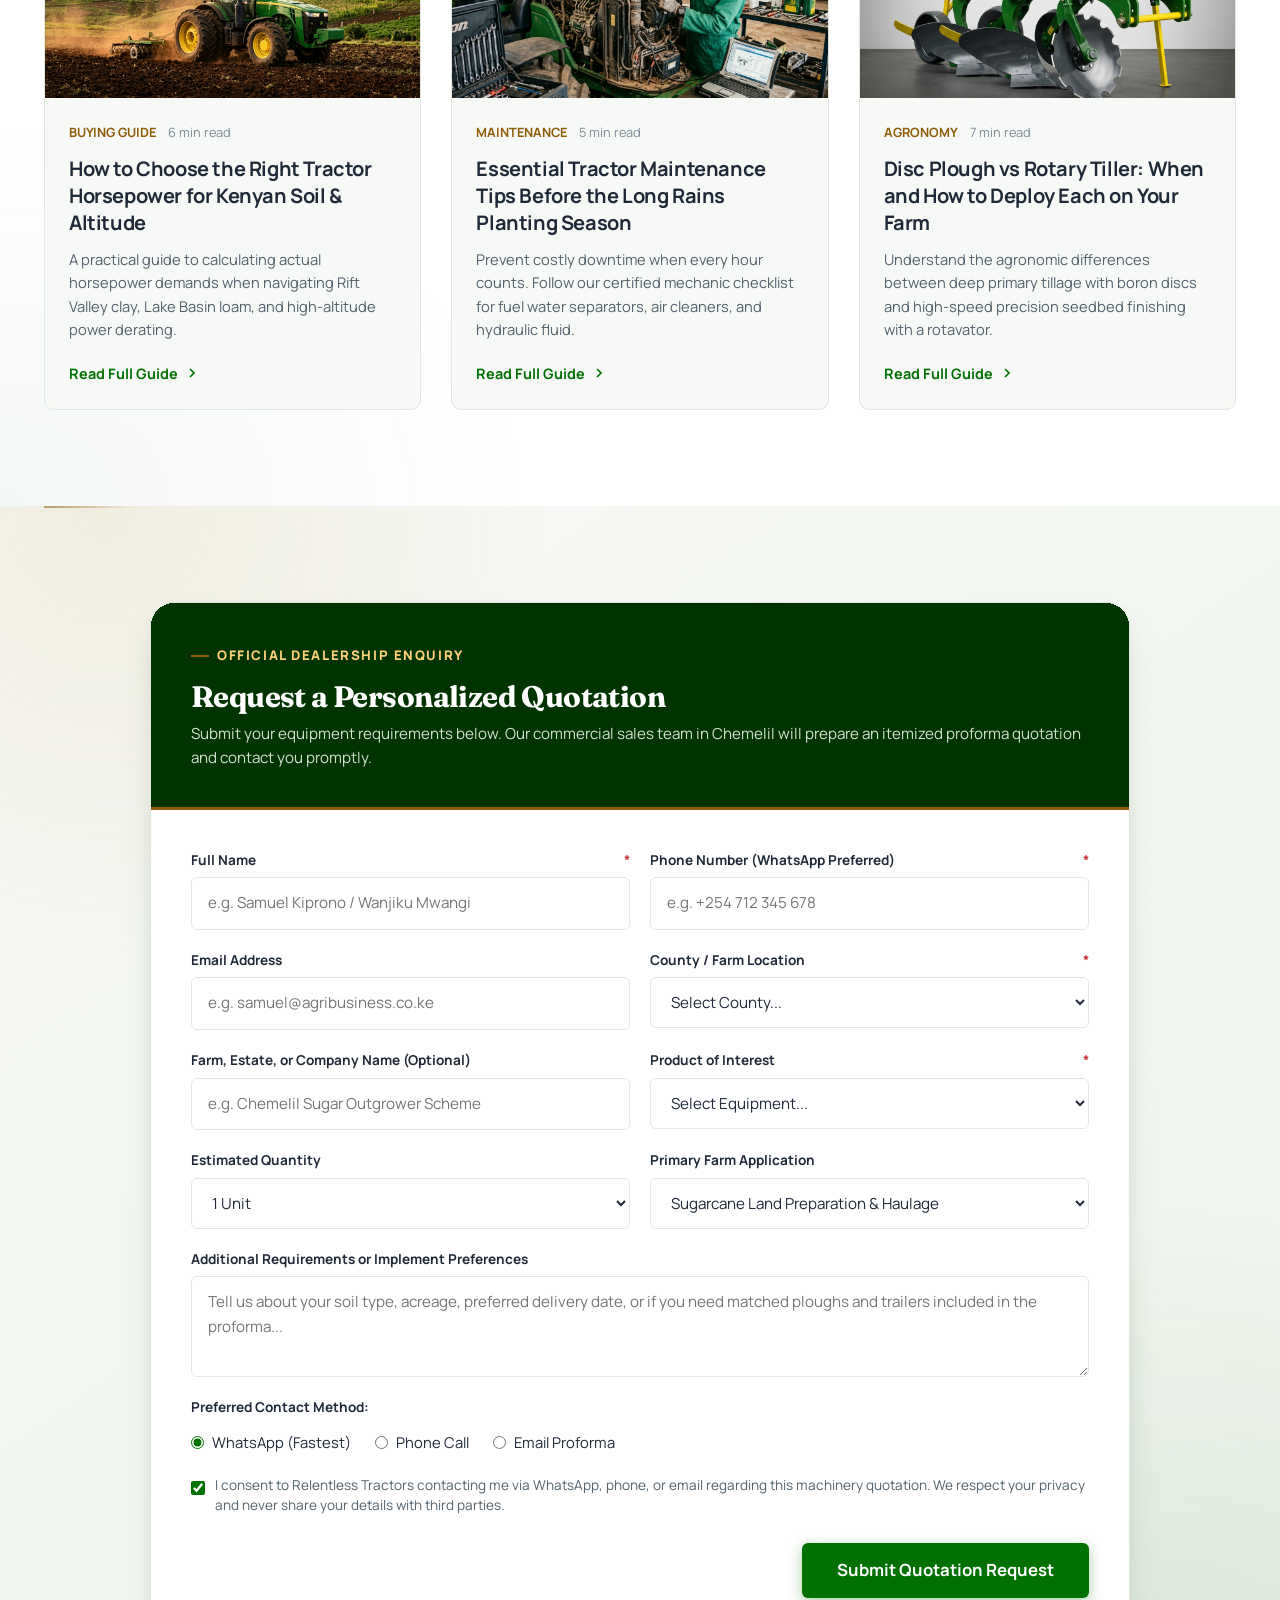
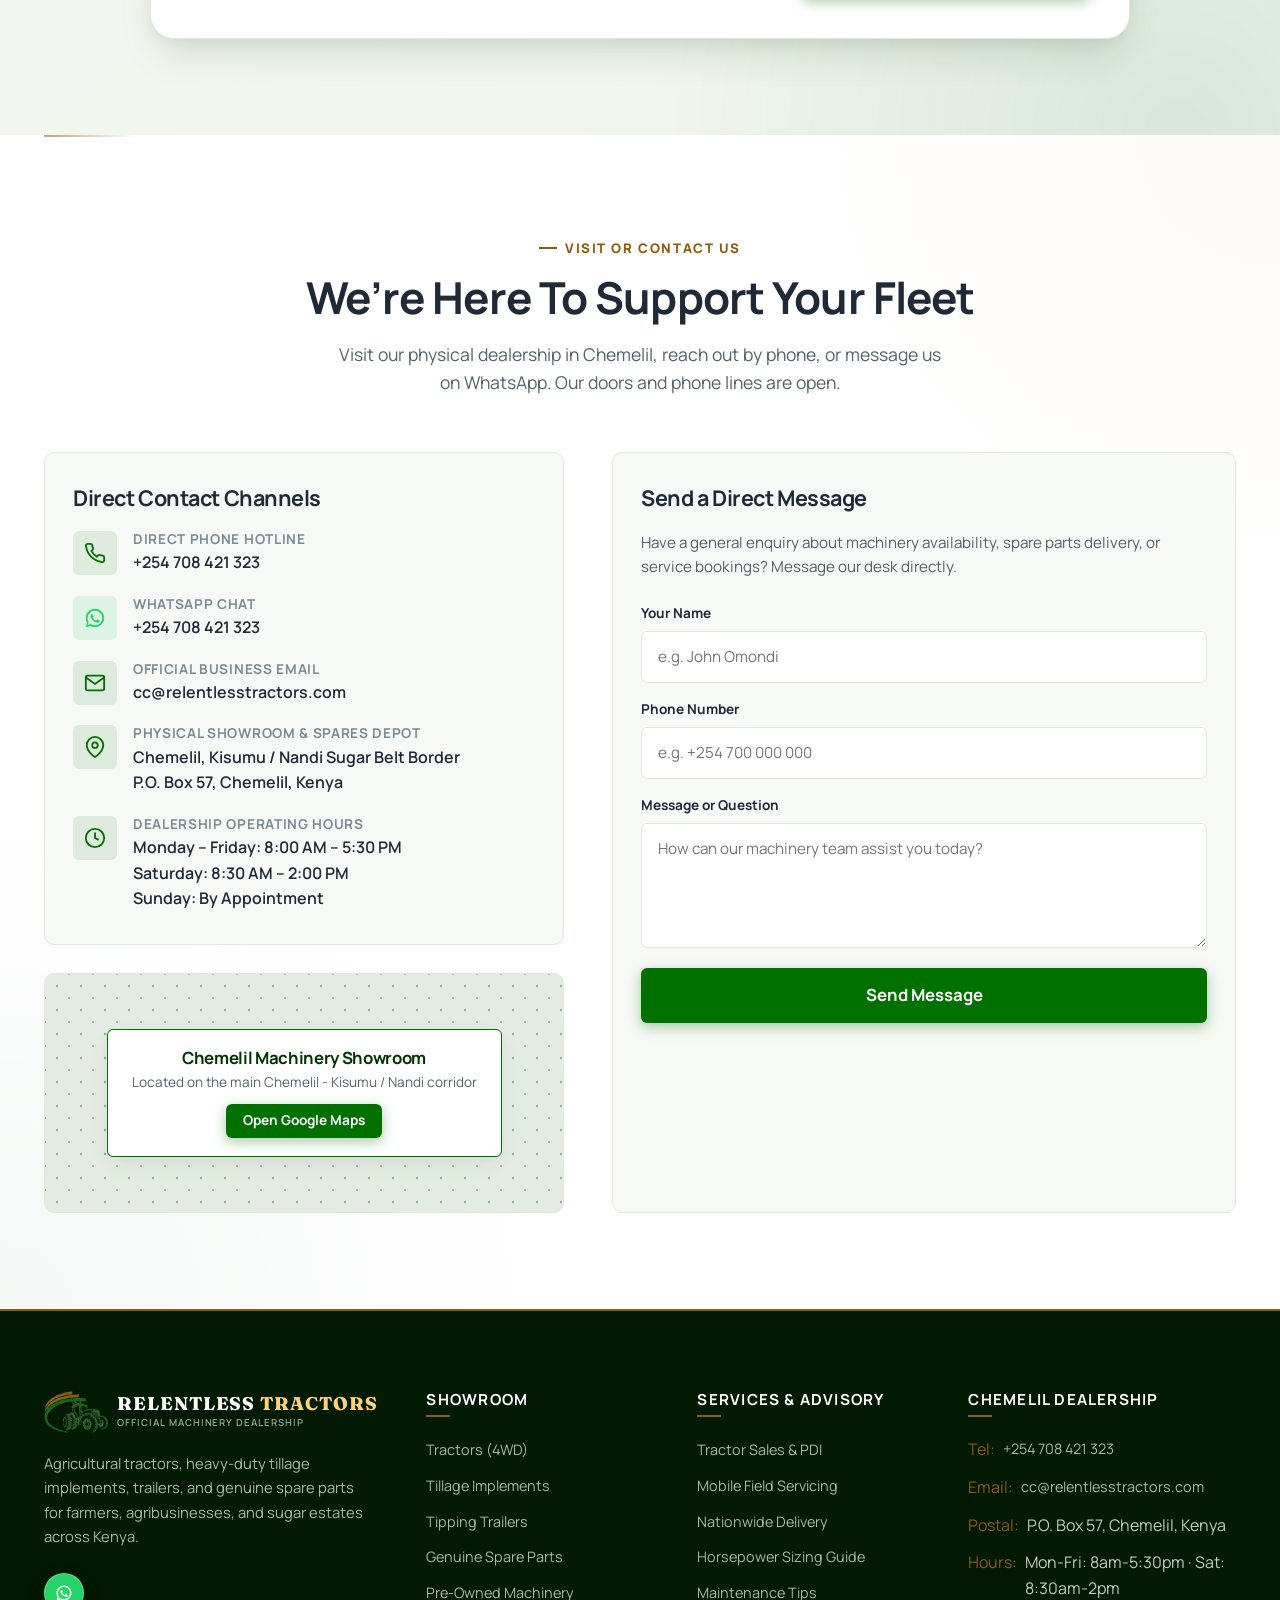
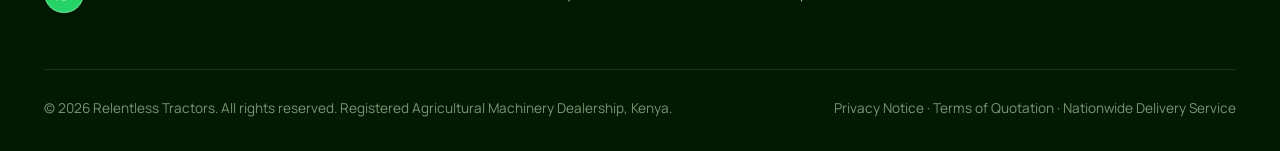
==== commit 4a5179aa: "Add CMS functionality with Supabase integration - Implement admin.js for managing CMS content includ" ====
--- a/index.html
+++ b/index.html
@@ -281,7 +281,7 @@
           </p>
         </div>
 
-        <div class="products-grid">
+        <div class="products-grid" id="featuredProductsGrid">
 
           <!-- Card 1: Zoomlion RC904-A -->
           <article class="machinery-card">
@@ -891,7 +891,7 @@
           </p>
         </div>
 
-        <div class="gallery-grid">
+        <div class="gallery-grid" id="galleryGrid">
           
           <!-- Image 1 -->
           <div class="gallery-item span-2-col span-2-row" onclick="openLightbox(0)">
@@ -1052,7 +1052,7 @@
           </p>
         </div>
 
-        <div class="blog-grid">
+        <div class="blog-grid" id="blogGrid">
           
           <!-- Guide 1 -->
           <article class="blog-card">
@@ -1633,7 +1633,9 @@
   </div>
 
   <!-- Main JavaScript Logic -->
-  <script src="assets/js/app.js?v=20261003"></script>
+  <script src="https://cdn.jsdelivr.net/npm/@supabase/supabase-js@2"></script>
+  <script src="assets/js/supabase-config.js"></script>
+  <script src="assets/js/app.js?v=20261003-cms1"></script>
 
 </body>
 </html>
